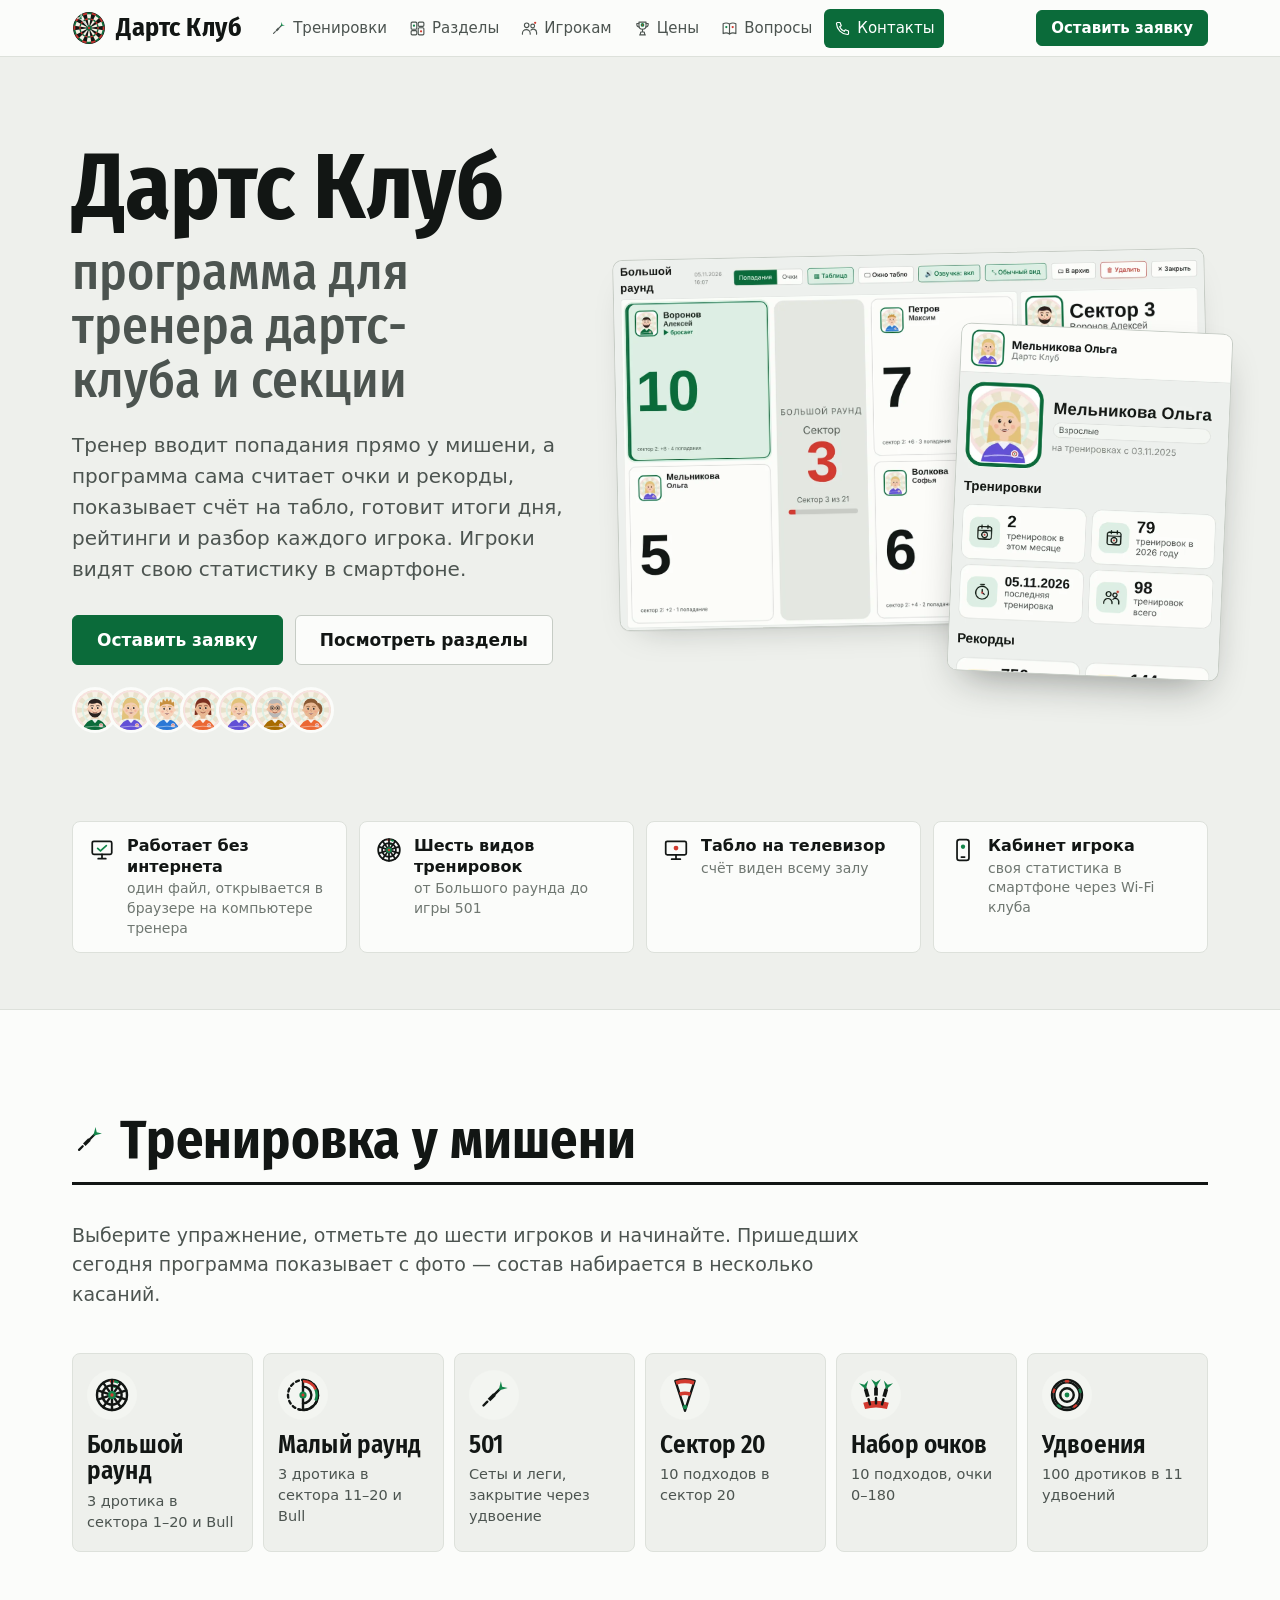
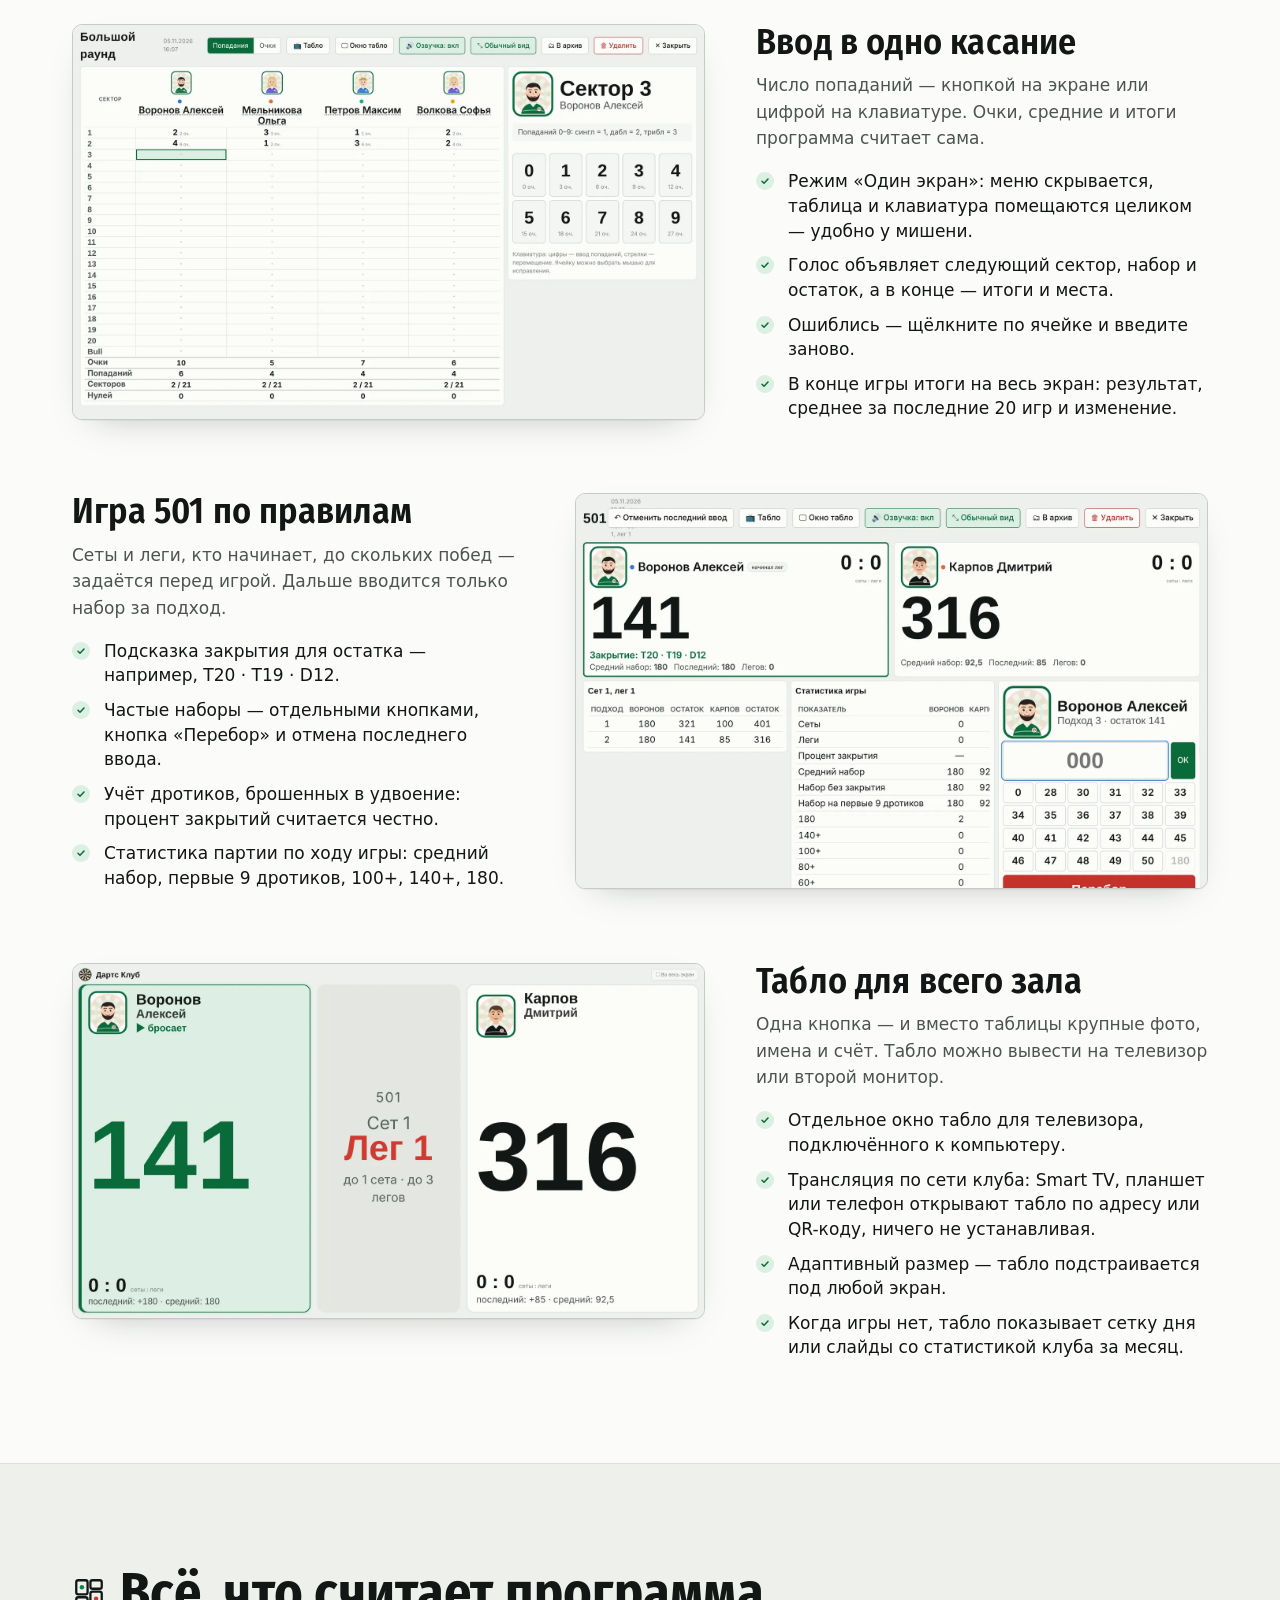
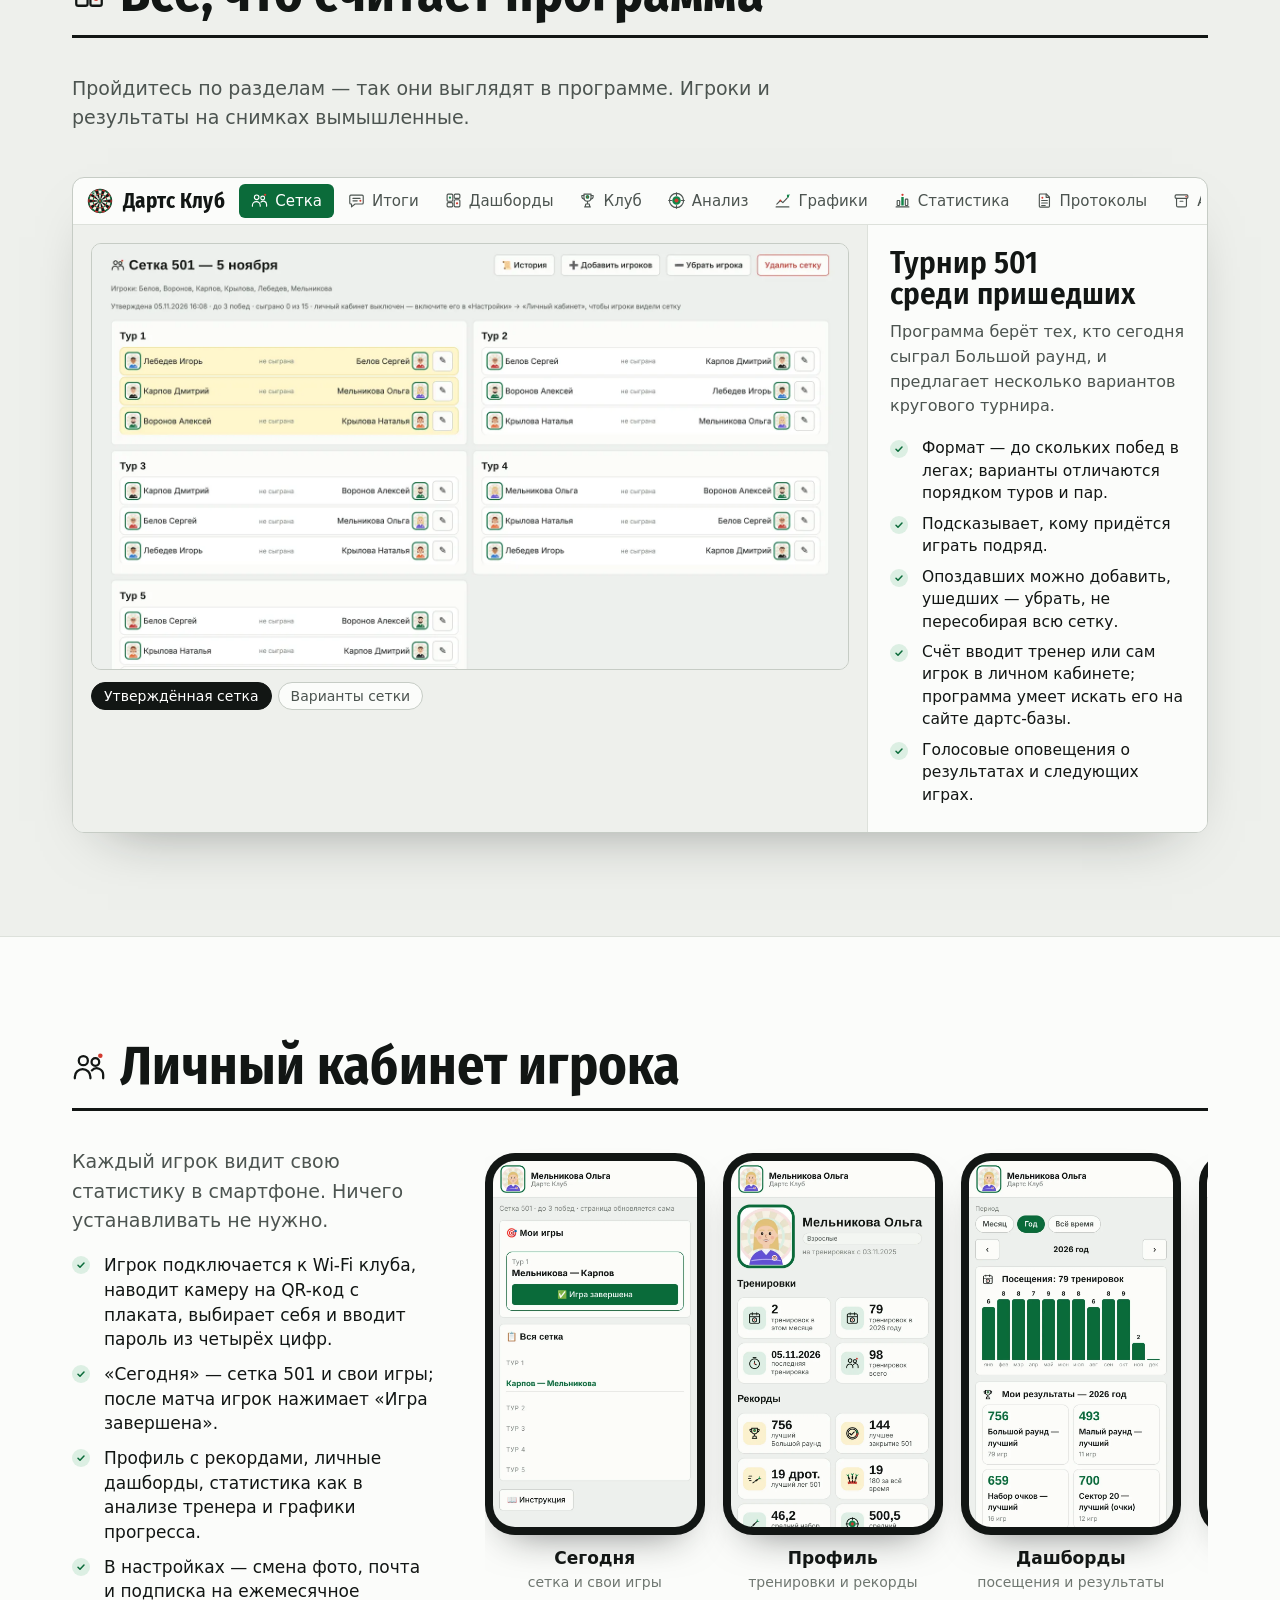
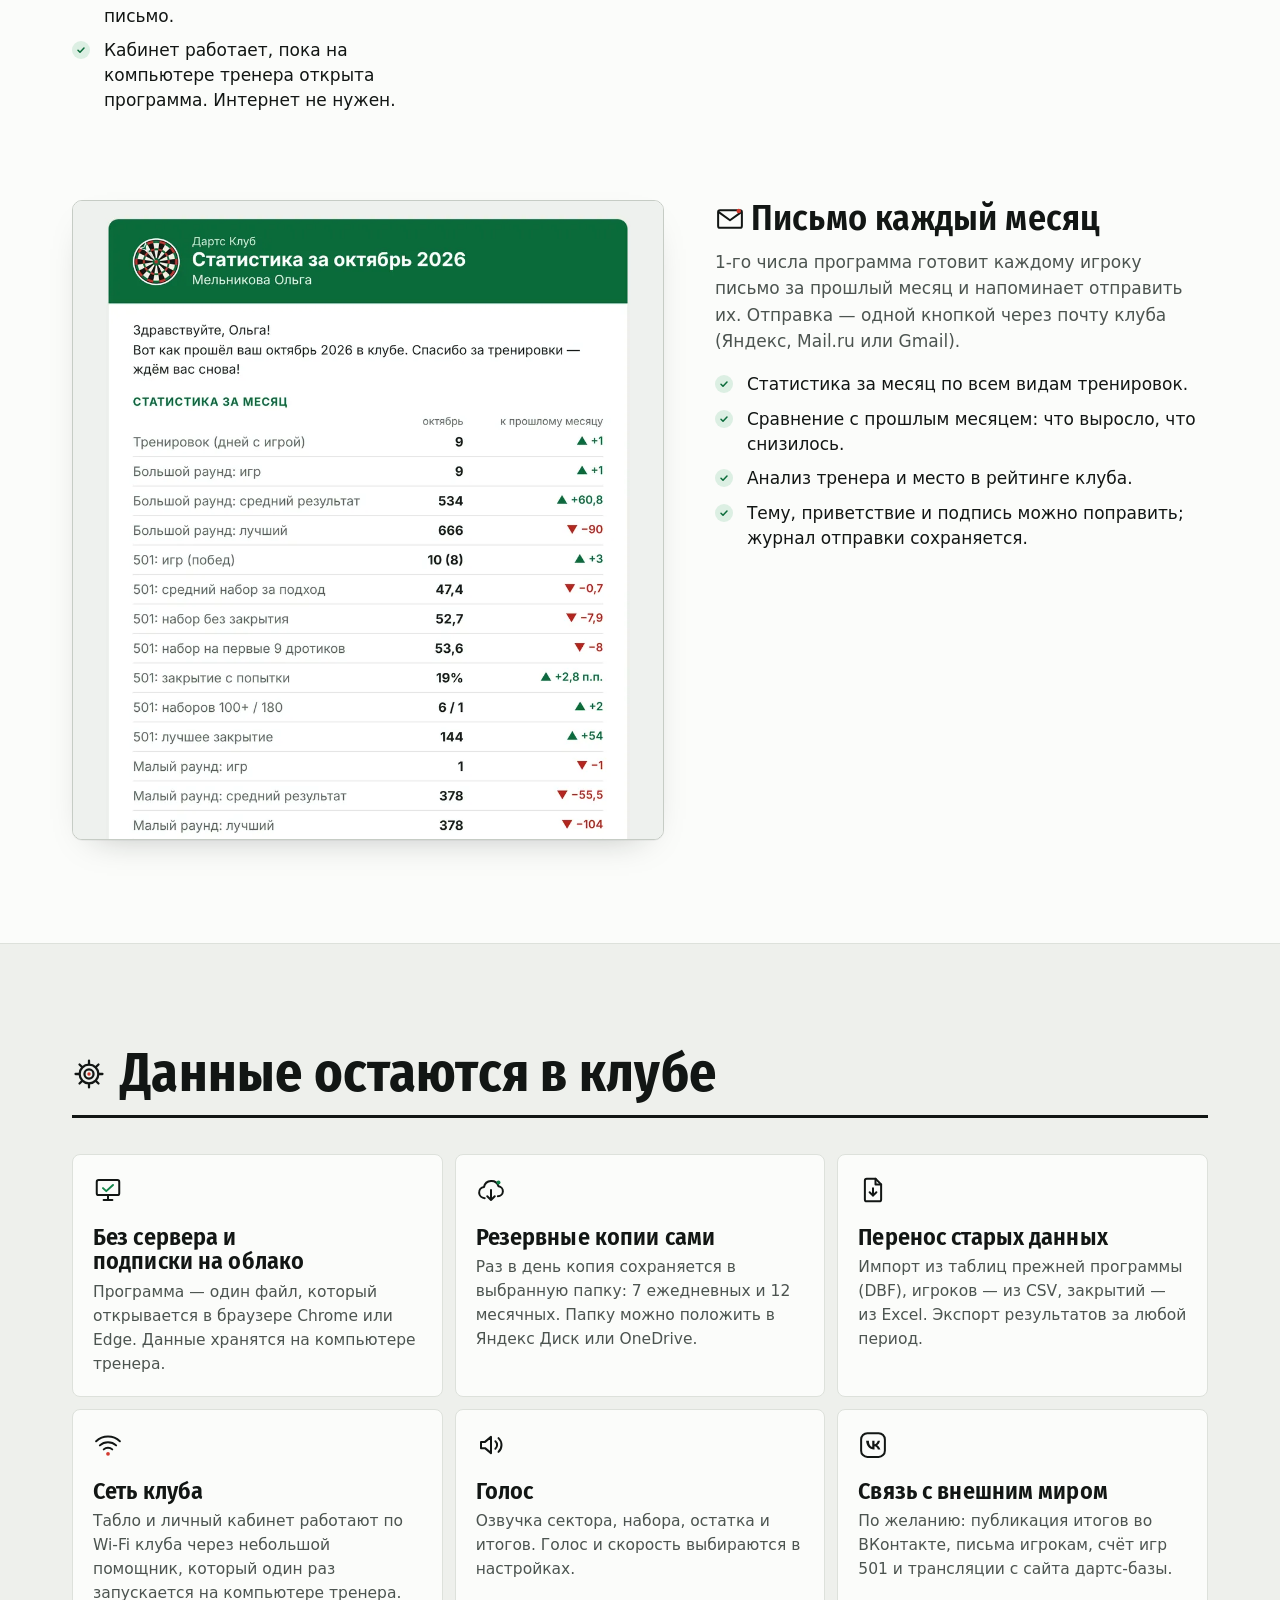
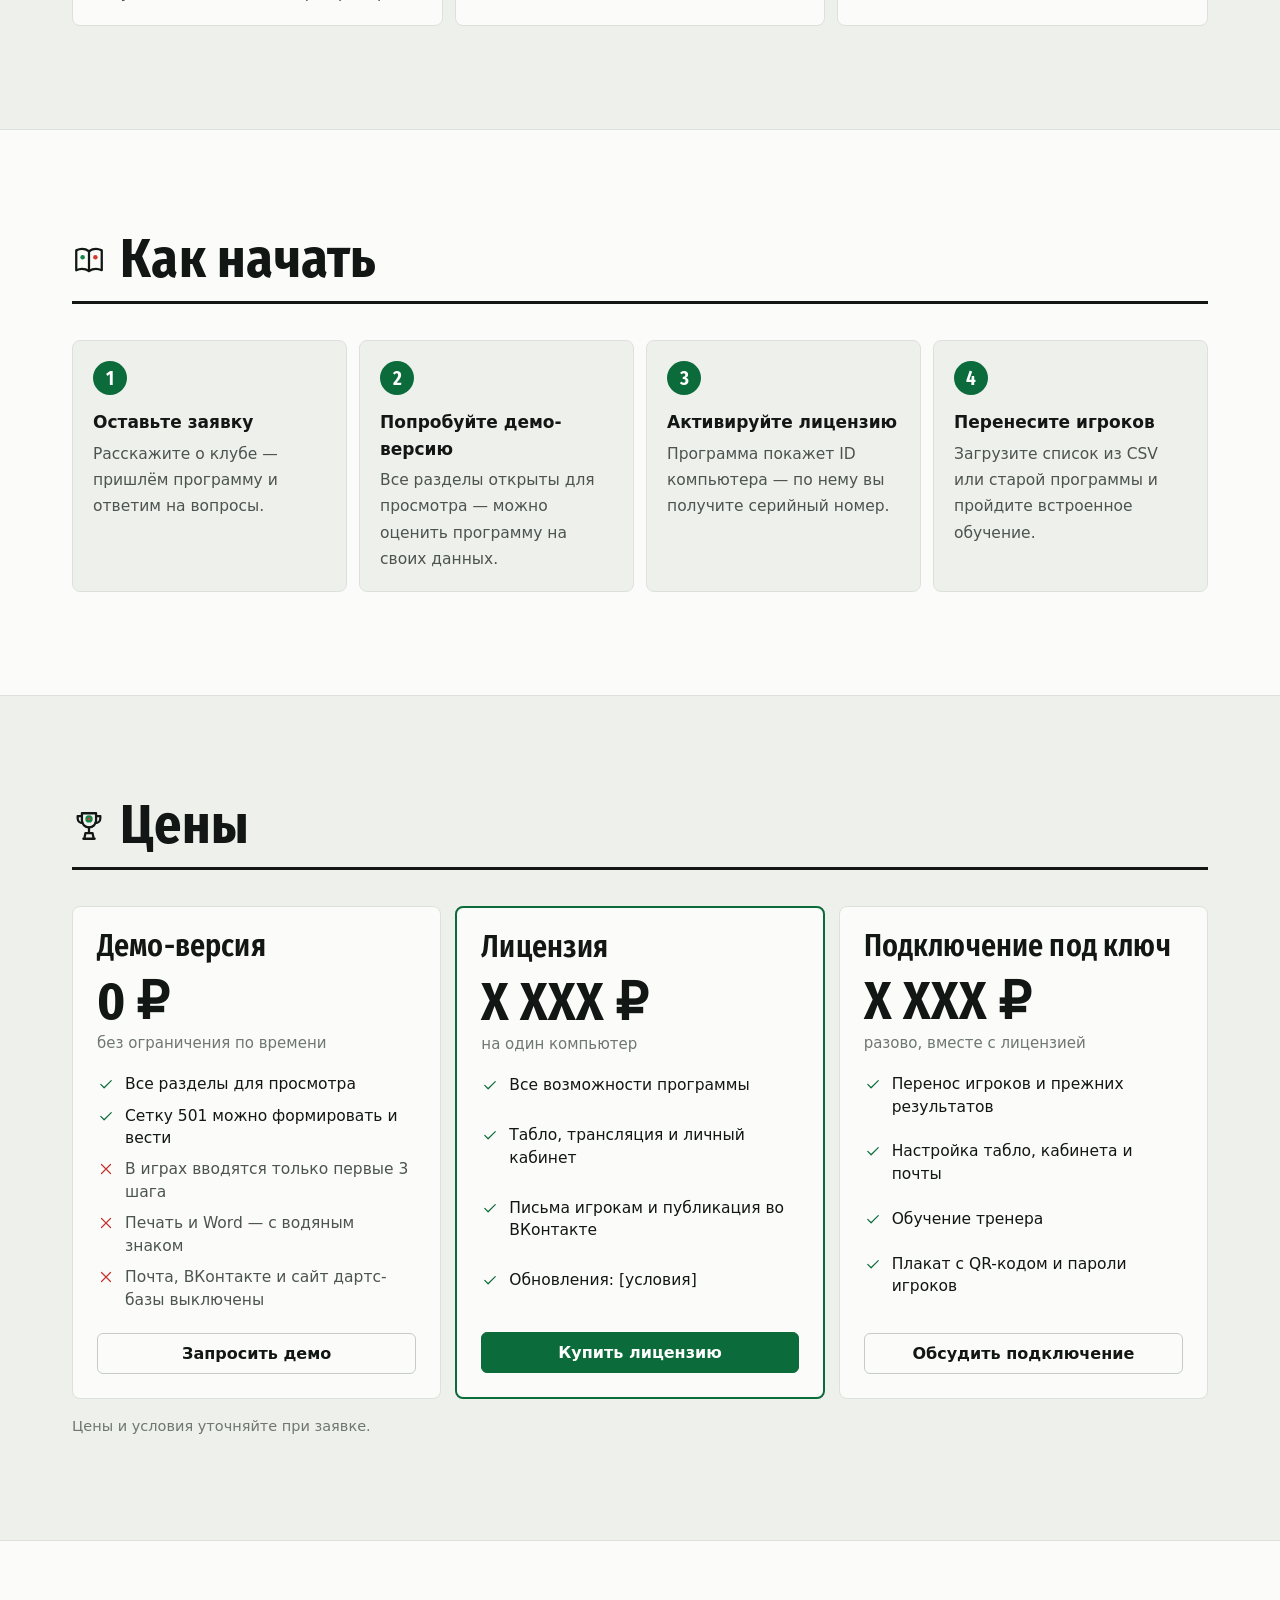
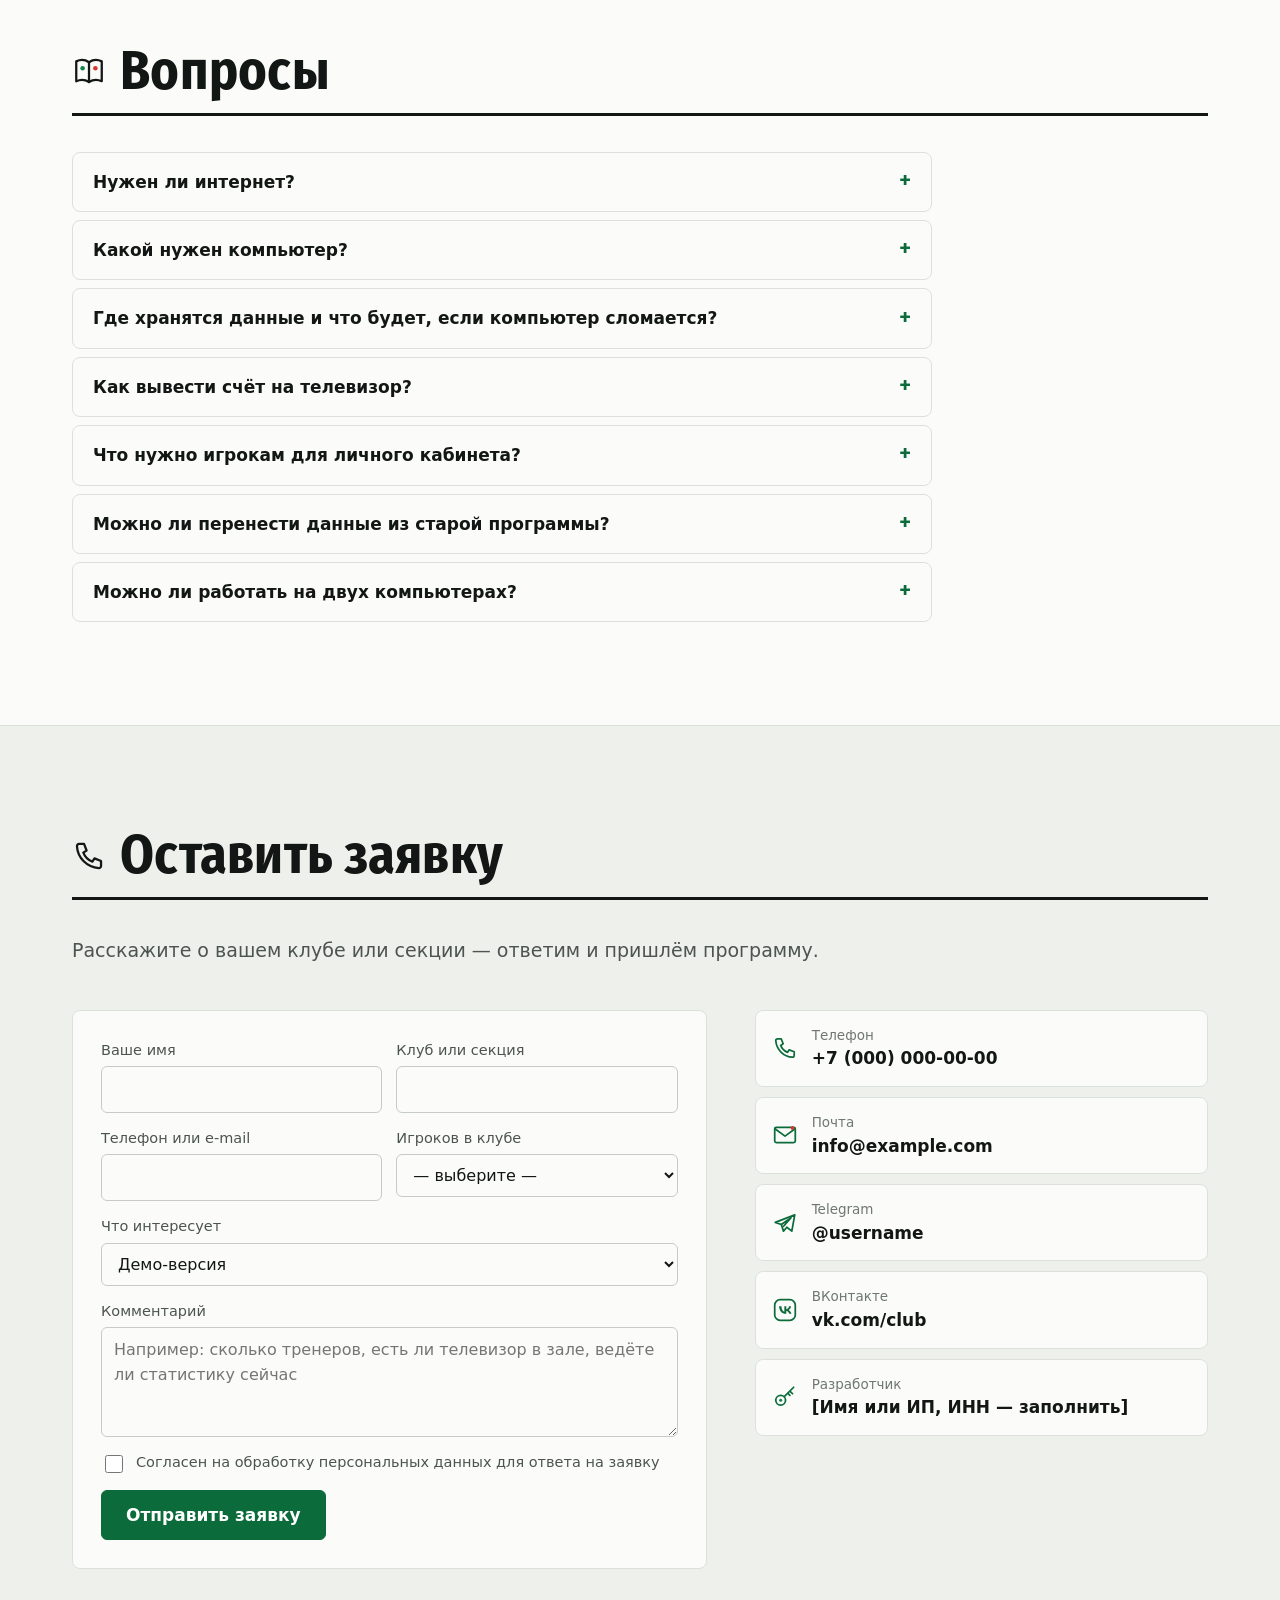
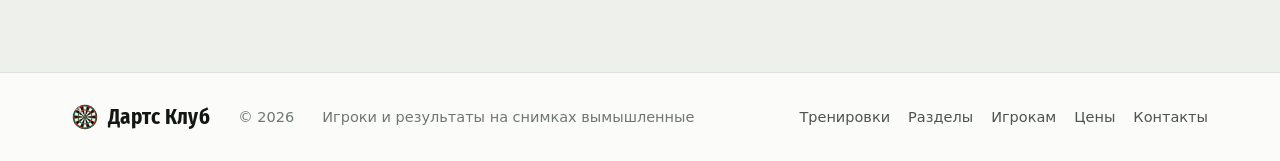
==== index.html @ cbaba4b5 "Сайт программы «Дартс Клуб» Co-Authored-By: Claude Opus 5.5 <noreply@anthropic.com> Claude-Session: " ====
<!doctype html>
<html lang="ru">
<head>
<meta charset="utf-8">
<meta name="viewport" content="width=device-width, initial-scale=1">
<title>Дартс Клуб — программа для тренера дартс-клуба и секции</title>
<meta name="description" content="Дартс Клуб — программа для тренировок у мишени: шесть видов тренировок, табло на телевизор, сетка 501, итоги дня, рейтинги, анализ игроков, протоколы и личный кабинет игрока в смартфоне. Работает без интернета.">
<meta name="theme-color" content="#fbfcfa">
<meta property="og:type" content="website">
<meta property="og:title" content="Дартс Клуб — программа для тренера дартс-клуба">
<meta property="og:description" content="Тренировки у мишени, табло, сетка 501, рейтинги, анализ игроков и личный кабинет в смартфоне.">
<meta property="og:image" content="img/shots/br-board.webp">
<link rel="icon" href="img/logo.svg" type="image/svg+xml">
<link rel="preload" href="fonts/fira-sans-condensed-cyrillic-700-normal.woff2" as="font" type="font/woff2" crossorigin>
<link rel="stylesheet" href="css/style.css">
</head>
<body>
<svg xmlns="http://www.w3.org/2000/svg" style="display:none" aria-hidden="true"><symbol id="i-play" viewBox="0 0 24 24" fill="none" stroke="currentColor" stroke-width="1.6" stroke-linecap="round" stroke-linejoin="round"><g transform="translate(5 19) rotate(45)"><path d="M0 0L0 -3.6"></path><path fill="currentColor" stroke="none" d="M-1.25 -3.4h2.5v5.2h-2.5z" transform="translate(0 -7)"></path><path d="M0 -10.2V-15.4"></path><path fill="#13854a" stroke="none" d="M0 -14.2L-3.2 -19.6L0 -17.6L3.2 -19.6Z"></path></g></symbol><symbol id="i-players" viewBox="0 0 24 24" fill="none" stroke="currentColor" stroke-width="1.6" stroke-linecap="round" stroke-linejoin="round"><circle cx="8" cy="7.5" r="3.2"></circle><circle cx="16.5" cy="8.5" r="2.7"></circle><path d="M2 20v-1a5.5 5.5 0 0 1 11 0v1M14 14.4a4.6 4.6 0 0 1 8 3.1V20"></path><circle fill="#d23a2f" stroke="none" cx="20" cy="4" r="1.6"></circle></symbol><symbol id="i-grid" viewBox="0 0 24 24" fill="none" stroke="currentColor" stroke-width="1.6" stroke-linecap="round" stroke-linejoin="round"><circle cx="8" cy="7.5" r="3.2"></circle><circle cx="16.5" cy="8.5" r="2.7"></circle><path d="M2 20v-1a5.5 5.5 0 0 1 11 0v1M14 14.4a4.6 4.6 0 0 1 8 3.1V20"></path><circle fill="#d23a2f" stroke="none" cx="20" cy="4" r="1.6"></circle></symbol><symbol id="i-train" viewBox="0 0 24 24" fill="none" stroke="currentColor" stroke-width="1.6" stroke-linecap="round" stroke-linejoin="round"><path d="M4 4.5h16a1.5 1.5 0 0 1 1.5 1.5v9.5a1.5 1.5 0 0 1-1.5 1.5H10l-5 4v-4H4a1.5 1.5 0 0 1-1.5-1.5V6A1.5 1.5 0 0 1 4 4.5z"></path><path d="M7 9h10M7 12.5h6"></path><circle fill="#d23a2f" stroke="none" cx="17.5" cy="12.5" r="1.4"></circle></symbol><symbol id="i-dash" viewBox="0 0 24 24" fill="none" stroke="currentColor" stroke-width="1.6" stroke-linecap="round" stroke-linejoin="round"><rect x="3" y="3" width="8" height="10" rx="1.5"></rect><rect x="13" y="3" width="8" height="6" rx="1.5"></rect><rect x="3" y="15" width="8" height="6" rx="1.5"></rect><rect x="13" y="11" width="8" height="10" rx="1.5"></rect><circle fill="#d23a2f" stroke="none" cx="17" cy="16" r="1.6"></circle><circle fill="#13854a" stroke="none" cx="7" cy="8" r="1.6"></circle></symbol><symbol id="i-club" viewBox="0 0 24 24" fill="none" stroke="currentColor" stroke-width="1.6" stroke-linecap="round" stroke-linejoin="round"><path d="M7 3h10v5a5 5 0 0 1-10 0z"></path><path d="M7 5H4v1.5A3.5 3.5 0 0 0 7.5 10M17 5h3v1.5A3.5 3.5 0 0 1 16.5 10M12 13v4M8 21h8M9.5 17h5l.8 4H8.7z"></path><circle fill="#13854a" stroke="none" cx="12" cy="7" r="2.6"></circle><circle fill="#d23a2f" stroke="none" cx="12" cy="7" r="1"></circle></symbol><symbol id="i-analysis" viewBox="0 0 24 24" fill="none" stroke="currentColor" stroke-width="1.6" stroke-linecap="round" stroke-linejoin="round"><circle cx="12" cy="12" r="10"></circle><circle fill="#13854a" stroke="none" cx="12" cy="12" r="6"></circle><circle fill="#d23a2f" stroke="none" cx="12" cy="12" r="2.8"></circle><path d="M12 1v4M12 19v4M1 12h4M19 12h4"></path></symbol><symbol id="i-charts" viewBox="0 0 24 24" fill="none" stroke="currentColor" stroke-width="1.6" stroke-linecap="round" stroke-linejoin="round"><path d="M3 21h18"></path><path d="M4 17l5-5 3.5 3L18.5 8.5"></path><path fill="#13854a" stroke="none" d="M18.5 8.5l-.3-4.6 4.6-.3-1.4 1.4 0 0-.5 2.6-2.6.5z"></path><circle fill="#d23a2f" stroke="none" cx="9" cy="12" r="1.3"></circle></symbol><symbol id="i-stats" viewBox="0 0 24 24" fill="none" stroke="currentColor" stroke-width="1.6" stroke-linecap="round" stroke-linejoin="round"><path d="M3 21h18"></path><rect x="4.5" y="12" width="3.5" height="7" rx=".8"></rect><rect fill="#13854a" stroke="none" x="10.25" y="7" width="3.5" height="12" rx=".8"></rect><rect x="16" y="10" width="3.5" height="9" rx=".8"></rect><circle fill="#d23a2f" stroke="none" cx="12" cy="4" r="1.6"></circle></symbol><symbol id="i-proto" viewBox="0 0 24 24" fill="none" stroke="currentColor" stroke-width="1.6" stroke-linecap="round" stroke-linejoin="round"><path d="M6 2.8h8.5L19 7.3V20a1.3 1.3 0 0 1-1.3 1.3H6A1.3 1.3 0 0 1 4.7 20V4.1A1.3 1.3 0 0 1 6 2.8z"></path><path d="M14.3 2.8v4.7H19M8 12h8M8 15.5h8M8 19h5"></path><circle fill="#d23a2f" stroke="none" cx="9" cy="8" r="1.4"></circle></symbol><symbol id="i-archive" viewBox="0 0 24 24" fill="none" stroke="currentColor" stroke-width="1.6" stroke-linecap="round" stroke-linejoin="round"><rect x="3" y="4" width="18" height="5" rx="1.5"></rect><path d="M5 9v10a2 2 0 0 0 2 2h10a2 2 0 0 0 2-2V9"></path><path d="M10 13h4"></path><circle fill="#d23a2f" stroke="none" cx="18.5" cy="6.5" r="1.1"></circle></symbol><symbol id="i-learn" viewBox="0 0 24 24" fill="none" stroke="currentColor" stroke-width="1.6" stroke-linecap="round" stroke-linejoin="round"><path d="M3 5.2c3-1.4 6-1.4 9 .6 3-2 6-2 9-.6v14c-3-1.4-6-1.4-9 .6-3-2-6-2-9-.6z"></path><path d="M12 5.8v14"></path><circle fill="#13854a" stroke="none" cx="7.5" cy="10" r="1.6"></circle><circle fill="#d23a2f" stroke="none" cx="16.5" cy="10" r="1.6"></circle></symbol><symbol id="i-settings" viewBox="0 0 24 24" fill="none" stroke="currentColor" stroke-width="1.6" stroke-linecap="round" stroke-linejoin="round"><circle cx="12" cy="12" r="3.2"></circle><path d="M12 2.5v2.6M12 18.9v2.6M21.5 12h-2.6M5.1 12H2.5M18.7 5.3l-1.8 1.8M7.1 16.9l-1.8 1.8M18.7 18.7l-1.8-1.8M7.1 7.1L5.3 5.3"></path><circle cx="12" cy="12" r="6.6"></circle><circle fill="#d23a2f" stroke="none" cx="12" cy="12" r="1.2"></circle></symbol><symbol id="i-g-501" viewBox="0 0 24 24" fill="none" stroke="currentColor" stroke-width="1.6" stroke-linecap="round" stroke-linejoin="round"><g transform="translate(5 19) rotate(45)"><path d="M0 0L0 -3.6"></path><path fill="currentColor" stroke="none" d="M-1.25 -3.4h2.5v5.2h-2.5z" transform="translate(0 -7)"></path><path d="M0 -10.2V-15.4"></path><path fill="#13854a" stroke="none" d="M0 -14.2L-3.2 -19.6L0 -17.6L3.2 -19.6Z"></path></g></symbol><symbol id="i-g-br" viewBox="0 0 24 24" fill="none" stroke="currentColor" stroke-width="1.6" stroke-linecap="round" stroke-linejoin="round"><circle cx="12" cy="12" r="10"></circle><path fill="#d23a2f" stroke="none" d="M10.44 2.12 A10 10 0 0 1 13.56 2.12 L13.31 3.70 A8.4 8.4 0 0 0 10.69 3.70Z"></path><path fill="#13854a" stroke="none" d="M13.56 2.12 A10 10 0 0 1 16.54 3.09 L15.81 4.52 A8.4 8.4 0 0 0 13.31 3.70Z"></path><path fill="#d23a2f" stroke="none" d="M11.00 5.68 A6.4 6.4 0 0 1 13.00 5.68 L12.78 7.06 A5 5 0 0 0 11.22 7.06Z"></path><path fill="#13854a" stroke="none" d="M13.00 5.68 A6.4 6.4 0 0 1 14.91 6.30 L14.27 7.54 A5 5 0 0 0 12.78 7.06Z"></path><circle cx="12" cy="12" r="6.4"></circle><path d="M12.00 22.00L12.00 14.60M12.00 9.40L12.00 2.00"></path><path d="M6.12 20.09L10.47 14.10M13.53 9.90L17.88 3.91"></path><path d="M2.49 15.09L9.53 12.80M14.47 11.20L21.51 8.91"></path><path d="M2.49 8.91L9.53 11.20M14.47 12.80L21.51 15.09"></path><path d="M6.12 3.91L10.47 9.90M13.53 14.10L17.88 20.09"></path><circle fill="#13854a" stroke="none" cx="12" cy="12" r="2.6"></circle><circle fill="#d23a2f" stroke="none" cx="12" cy="12" r="1.1"></circle></symbol><symbol id="i-g-sr" viewBox="0 0 24 24" fill="none" stroke="currentColor" stroke-width="1.6" stroke-linecap="round" stroke-linejoin="round"><circle cx="12" cy="12" r="10" stroke-dasharray="2 2.2"></circle><path d="M12 2a10 10 0 0 1 0 20z" fill="none"></path><path fill="#d23a2f" stroke="none" d="M12 2a10 10 0 0 1 9.2 6L19.6 8.7A8.3 8.3 0 0 0 12 3.7z"></path><path fill="#13854a" stroke="none" d="M21.2 8a10 10 0 0 1 0 8l-1.6-.7a8.3 8.3 0 0 0 0-6.6z"></path><path d="M12 6.4a5.6 5.6 0 0 1 0 11.2"></path><circle fill="#13854a" stroke="none" cx="12" cy="12" r="2.4"></circle><circle fill="#d23a2f" stroke="none" cx="12" cy="12" r="1"></circle></symbol><symbol id="i-g-s20" viewBox="0 0 24 24" fill="none" stroke="currentColor" stroke-width="1.6" stroke-linecap="round" stroke-linejoin="round"><path d="M12 22.5L5.6 2.6A20 20 0 0 1 18.4 2.6Z"></path><path fill="#d23a2f" stroke="none" d="M5.6 2.6A20 20 0 0 1 18.4 2.6L17.6 5.1A17.4 17.4 0 0 0 6.4 5.1Z"></path><path fill="#d23a2f" stroke="none" d="M8.1 10.4A12.2 12.2 0 0 1 15.9 10.4L15.2 12.6A10 10 0 0 0 8.8 12.6Z"></path><circle fill="#13854a" stroke="none" cx="12" cy="20" r="1.5"></circle></symbol><symbol id="i-g-sc" viewBox="0 0 24 24" fill="none" stroke="currentColor" stroke-width="1.6" stroke-linecap="round" stroke-linejoin="round"><path fill="#d23a2f" stroke="none" d="M3.5 17.2Q12 14.6 20.5 17.2L19.3 21.4Q12 19.4 4.7 21.4Z"></path><g transform="translate(8 18.2) rotate(-16)"><path d="M0 0L0 -3.6"></path><path fill="currentColor" stroke="none" d="M-1.25 -3.4h2.5v5.2h-2.5z" transform="translate(0 -7)"></path><path d="M0 -10.2V-11.4"></path><path fill="#13854a" stroke="none" d="M0 -10.2L-3.2 -15.6L0 -13.6L3.2 -15.6Z"></path></g><g transform="translate(12 17.6) rotate(0)"><path d="M0 0L0 -3.6"></path><path fill="currentColor" stroke="none" d="M-1.25 -3.4h2.5v5.2h-2.5z" transform="translate(0 -7)"></path><path d="M0 -10.2V-11.9"></path><path fill="#13854a" stroke="none" d="M0 -10.7L-3.2 -16.1L0 -14.1L3.2 -16.1Z"></path></g><g transform="translate(16 18.2) rotate(16)"><path d="M0 0L0 -3.6"></path><path fill="currentColor" stroke="none" d="M-1.25 -3.4h2.5v5.2h-2.5z" transform="translate(0 -7)"></path><path d="M0 -10.2V-11.4"></path><path fill="#13854a" stroke="none" d="M0 -10.2L-3.2 -15.6L0 -13.6L3.2 -15.6Z"></path></g></symbol><symbol id="i-g-dbl" viewBox="0 0 24 24" fill="none" stroke="currentColor" stroke-width="1.6" stroke-linecap="round" stroke-linejoin="round"><circle cx="12" cy="12" r="10"></circle><circle cx="12" cy="12" r="8.4"></circle><path fill="#d23a2f" stroke="none" d="M10.44 2.12 A10 10 0 0 1 13.56 2.12 L13.31 3.70 A8.4 8.4 0 0 0 10.69 3.70Z"></path><path fill="#13854a" stroke="none" d="M20.91 7.46 A10 10 0 0 1 21.88 10.44 L20.30 10.69 A8.4 8.4 0 0 0 19.48 8.19Z"></path><path fill="#d23a2f" stroke="none" d="M19.07 19.07 A10 10 0 0 1 16.54 20.91 L15.81 19.48 A8.4 8.4 0 0 0 17.94 17.94Z"></path><path fill="#13854a" stroke="none" d="M7.46 20.91 A10 10 0 0 1 4.93 19.07 L6.06 17.94 A8.4 8.4 0 0 0 8.19 19.48Z"></path><path fill="#d23a2f" stroke="none" d="M2.12 10.44 A10 10 0 0 1 3.09 7.46 L4.52 8.19 A8.4 8.4 0 0 0 3.70 10.69Z"></path><circle cx="12" cy="12" r="4.5"></circle><circle fill="#13854a" stroke="none" cx="12" cy="12" r="1.6"></circle></symbol><symbol id="i-tv" viewBox="0 0 24 24" fill="none" stroke="currentColor" stroke-width="1.6" stroke-linecap="round" stroke-linejoin="round"><rect x="2.5" y="4" width="19" height="12.5" rx="1.5"/><path d="M8 20.5h8M12 16.5v4"/><circle cx="12" cy="10.2" r="2.2" fill="#d23a2f" stroke="none"/></symbol><symbol id="i-phone" viewBox="0 0 24 24" fill="none" stroke="currentColor" stroke-width="1.6" stroke-linecap="round" stroke-linejoin="round"><rect x="6.5" y="2.5" width="11" height="19" rx="2.2"/><path d="M10.5 18.5h3"/><circle cx="12" cy="9" r="2" fill="#13854a" stroke="none"/></symbol><symbol id="i-mail" viewBox="0 0 24 24" fill="none" stroke="currentColor" stroke-width="1.6" stroke-linecap="round" stroke-linejoin="round"><rect x="2.5" y="5" width="19" height="14" rx="1.5"/><path d="M3 6.5l9 6.5 9-6.5"/><circle cx="19" cy="5.5" r="1.8" fill="#d23a2f" stroke="none"/></symbol><symbol id="i-voice" viewBox="0 0 24 24" fill="none" stroke="currentColor" stroke-width="1.6" stroke-linecap="round" stroke-linejoin="round"><path d="M4 9.5h3.2L12 5.5v13l-4.8-4H4z"/><path d="M15.5 9a4 4 0 0 1 0 6M18 6.5a7.5 7.5 0 0 1 0 11"/></symbol><symbol id="i-offline" viewBox="0 0 24 24" fill="none" stroke="currentColor" stroke-width="1.6" stroke-linecap="round" stroke-linejoin="round"><rect x="3" y="4" width="18" height="12" rx="1.5"/><path d="M8.5 20h7M12 16v4"/><path d="M8 10.5l2.6 2.4L16 8" stroke="#13854a"/></symbol><symbol id="i-backup" viewBox="0 0 24 24" fill="none" stroke="currentColor" stroke-width="1.6" stroke-linecap="round" stroke-linejoin="round"><path d="M7 18.5a4.5 4.5 0 0 1-.6-8.96A6 6 0 0 1 18 9a4 4 0 0 1-.5 7.97"/><path d="M12 12v8M9 17l3 3 3-3"/><circle cx="18" cy="6" r="1.6" fill="#13854a" stroke="none"/></symbol><symbol id="i-import" viewBox="0 0 24 24" fill="none" stroke="currentColor" stroke-width="1.6" stroke-linecap="round" stroke-linejoin="round"><path d="M14 3H7a1.5 1.5 0 0 0-1.5 1.5v15A1.5 1.5 0 0 0 7 21h10a1.5 1.5 0 0 0 1.5-1.5V7.5z"/><path d="M14 3v4.5h4.5M12 10.5v6M9.3 13.8L12 16.5l2.7-2.7"/></symbol><symbol id="i-wifi" viewBox="0 0 24 24" fill="none" stroke="currentColor" stroke-width="1.6" stroke-linecap="round" stroke-linejoin="round"><path d="M2.5 9a14 14 0 0 1 19 0M5.5 12.3a9.5 9.5 0 0 1 13 0M8.6 15.5a5 5 0 0 1 6.8 0"/><circle cx="12" cy="19" r="1.5" fill="#d23a2f" stroke="none"/></symbol><symbol id="i-key" viewBox="0 0 24 24" fill="none" stroke="currentColor" stroke-width="1.6" stroke-linecap="round" stroke-linejoin="round"><circle cx="8" cy="15" r="4.5"/><path d="M11.3 11.7L20 3M16.5 6.5l2.5 2.5M14.5 8.5l2 2"/><circle cx="8" cy="15" r="1.4" fill="#13854a" stroke="none"/></symbol><symbol id="i-vk" viewBox="0 0 24 24" fill="none" stroke="currentColor" stroke-width="1.6" stroke-linecap="round" stroke-linejoin="round"><rect x="2.5" y="2.5" width="19" height="19" rx="5"/><path d="M6.5 8.5c.3 4.2 2.6 7 6.3 7h.4v-2.6c1.3.1 2.3 1.1 2.7 2.6h2c-.5-1.9-1.8-3-2.6-3.4.8-.5 2-1.7 2.3-3.6h-1.8c-.4 1.5-1.5 2.7-2.6 2.8V8.5h-1.8v5c-1.1-.3-2.6-1.7-2.7-5z" fill="currentColor" stroke="none"/></symbol><symbol id="i-tg" viewBox="0 0 24 24" fill="none" stroke="currentColor" stroke-width="1.6" stroke-linecap="round" stroke-linejoin="round"><path d="M21 4.5L3 11.4l5.6 2 2 6.1 3.1-3.6 4.6 3.6z"/><path d="M8.6 13.4l9-6.3-6.9 7.9"/></symbol><symbol id="i-call" viewBox="0 0 24 24" fill="none" stroke="currentColor" stroke-width="1.6" stroke-linecap="round" stroke-linejoin="round"><path d="M5 3.5h3.5l1.8 4.6-2.3 1.5a11 11 0 0 0 6.4 6.4l1.5-2.3 4.6 1.8V19a1.5 1.5 0 0 1-1.6 1.5C10.6 20 4 13.4 3.5 5.1A1.5 1.5 0 0 1 5 3.5z"/></symbol><symbol id="i-check" viewBox="0 0 24 24" fill="none" stroke="currentColor" stroke-width="1.6" stroke-linecap="round" stroke-linejoin="round"><path d="M5 12.5l4.5 4.5L19 7.5"/></symbol><symbol id="i-cross" viewBox="0 0 24 24" fill="none" stroke="currentColor" stroke-width="1.6" stroke-linecap="round" stroke-linejoin="round"><path d="M6 6l12 12M18 6L6 18"/></symbol><symbol id="i-qr" viewBox="0 0 24 24" fill="none" stroke="currentColor" stroke-width="1.6" stroke-linecap="round" stroke-linejoin="round"><rect x="3" y="3" width="7" height="7" rx="1"/><rect x="14" y="3" width="7" height="7" rx="1"/><rect x="3" y="14" width="7" height="7" rx="1"/><path d="M14 14h3v3M21 14v1M14 20h1M17.5 20.5H21v-3"/><rect x="5.5" y="5.5" width="2" height="2" fill="currentColor" stroke="none"/><rect x="16.5" y="5.5" width="2" height="2" fill="currentColor" stroke="none"/><rect x="5.5" y="16.5" width="2" height="2" fill="#13854a" stroke="none"/></symbol><symbol id="i-print" viewBox="0 0 24 24" fill="none" stroke="currentColor" stroke-width="1.6" stroke-linecap="round" stroke-linejoin="round"><path d="M7 8V3.5h10V8"/><rect x="3" y="8" width="18" height="8.5" rx="1.5"/><path d="M7 14h10v6.5H7z"/><circle cx="17.5" cy="11" r="1" fill="#d23a2f" stroke="none"/></symbol><symbol id="i-zoom" viewBox="0 0 24 24" fill="none" stroke="currentColor" stroke-width="1.6" stroke-linecap="round" stroke-linejoin="round"><circle cx="10.5" cy="10.5" r="6.5"/><path d="M15.5 15.5L21 21M10.5 7.5v6M7.5 10.5h6"/></symbol></svg>
<a class="skip" href="#main">К содержанию</a>

<header class="top">
  <div class="wrap top-in">
    <a class="brand" href="#top" aria-label="Дартс Клуб — в начало"><img src="img/logo.svg" alt="" width="34" height="34">Дартс Клуб</a>
    <nav class="nav" id="nav" aria-label="Разделы сайта">
      <a href="#modes"><svg class="ic"><use href="#i-play"/></svg>Тренировки</a>
      <a href="#tour"><svg class="ic"><use href="#i-dash"/></svg>Разделы</a>
      <a href="#cabinet"><svg class="ic"><use href="#i-players"/></svg>Игрокам</a>
      <a href="#prices"><svg class="ic"><use href="#i-club"/></svg>Цены</a>
      <a href="#faq"><svg class="ic"><use href="#i-learn"/></svg>Вопросы</a>
      <a href="#contact"><svg class="ic"><use href="#i-call"/></svg>Контакты</a>
    </nav>
    <a class="btn primary" href="#contact">Оставить заявку</a>
  </div>
</header>

<main id="main">

<div class="hero" id="top">
  <div class="wrap">
    <div class="hero-grid">
      <div>
        <h1>Дартс Клуб<span>программа для тренера дартс-клуба и секции</span></h1>
        <p class="lead">Тренер вводит попадания прямо у мишени, а программа сама считает очки и рекорды, показывает счёт на табло, готовит итоги дня, рейтинги и разбор каждого игрока. Игроки видят свою статистику в смартфоне.</p>
        <div class="cta">
          <a class="btn primary lg" href="#contact">Оставить заявку</a>
          <a class="btn lg" href="#tour">Посмотреть разделы</a>
        </div>
        <div class="faces" aria-hidden="true">
          <img src="img/av/p00.svg" alt=""><img src="img/av/p03.svg" alt=""><img src="img/av/p10.svg" alt=""><img src="img/av/p05.svg" alt=""><img src="img/av/p13.svg" alt=""><img src="img/av/p06.svg" alt=""><img src="img/av/p11.svg" alt="">
        </div>
      </div>
      <div class="hero-shot">
        <button class="shot" type="button" data-full="img/shots/br-board.webp" data-cap="Табло Большого раунда: фото, счёт и текущий сектор крупно">
          <img src="img/shots/br-board.webp" width="1600" height="1000" alt="Табло Большого раунда: четыре игрока с фото и счётом, посередине текущий сектор 3">
        </button>
        <button class="shot" type="button" data-full="img/shots/cab-home.webp" data-cap="Личный кабинет игрока в смартфоне" data-narrow>
          <img src="img/shots/cab-home.webp" width="780" height="1688" alt="Личный кабинет игрока: тренировки и рекорды" style="aspect-ratio:780/1000;object-fit:cover;object-position:top">
        </button>
      </div>
    </div>
    <div class="facts">
      <div class="fact"><svg class="ic"><use href="#i-offline"/></svg><div><b>Работает без интернета</b><small>один файл, открывается в браузере на компьютере тренера</small></div></div>
      <div class="fact"><svg class="ic"><use href="#i-g-br"/></svg><div><b>Шесть видов тренировок</b><small>от Большого раунда до игры 501</small></div></div>
      <div class="fact"><svg class="ic"><use href="#i-tv"/></svg><div><b>Табло на телевизор</b><small>счёт виден всему залу</small></div></div>
      <div class="fact"><svg class="ic"><use href="#i-phone"/></svg><div><b>Кабинет игрока</b><small>своя статистика в смартфоне через Wi‑Fi клуба</small></div></div>
    </div>
  </div>
</div>

<!-- ============ Тренировки ============ -->
<section class="alt" id="modes" aria-labelledby="h-modes">
  <div class="wrap">
    <div class="sec-h"><svg class="ic"><use href="#i-play"/></svg><h2 id="h-modes">Тренировка у мишени</h2></div>
    <p class="sec-intro">Выберите упражнение, отметьте до шести игроков и начинайте. Пришедших сегодня программа показывает с фото — состав набирается в несколько касаний.</p>
    <div class="modes">
      <article class="mode"><div class="gi"><svg><use href="#i-g-br"/></svg></div><h3>Большой раунд</h3><p>3 дротика в сектора 1–20 и Bull</p></article>
      <article class="mode"><div class="gi"><svg><use href="#i-g-sr"/></svg></div><h3>Малый раунд</h3><p>3 дротика в сектора 11–20 и Bull</p></article>
      <article class="mode"><div class="gi"><svg><use href="#i-g-501"/></svg></div><h3>501</h3><p>Сеты и леги, закрытие через удвоение</p></article>
      <article class="mode"><div class="gi"><svg><use href="#i-g-s20"/></svg></div><h3>Сектор 20</h3><p>10 подходов в сектор 20</p></article>
      <article class="mode"><div class="gi"><svg><use href="#i-g-sc"/></svg></div><h3>Набор очков</h3><p>10 подходов, очки 0–180</p></article>
      <article class="mode"><div class="gi"><svg><use href="#i-g-dbl"/></svg></div><h3>Удвоения</h3><p>100 дротиков в 11 удвоений</p></article>
    </div>

    <div class="row2">
      <button class="shot" type="button" data-full="img/shots/br-game.webp" data-cap="Большой раунд в режиме «Один экран»">
        <img src="img/shots/br-game.webp" width="1600" height="1000" loading="lazy" alt="Большой раунд: таблица попаданий по секторам на четырёх игроков и клавиатура 0–9">
        <span class="zoom"><svg class="ic"><use href="#i-zoom"/></svg>Увеличить</span>
      </button>
      <div class="txt">
        <h3>Ввод в одно касание</h3>
        <p>Число попаданий — кнопкой на экране или цифрой на клавиатуре. Очки, средние и итоги программа считает сама.</p>
        <ul class="ticks">
          <li>Режим «Один экран»: меню скрывается, таблица и клавиатура помещаются целиком — удобно у мишени.</li>
          <li>Голос объявляет следующий сектор, набор и остаток, а в конце — итоги и места.</li>
          <li>Ошиблись — щёлкните по ячейке и введите заново.</li>
          <li>В конце игры итоги на весь экран: результат, среднее за последние 20 игр и изменение.</li>
        </ul>
      </div>
    </div>

    <div class="row2 flip">
      <button class="shot" type="button" data-full="img/shots/x501-game-full.webp" data-cap="Игра 501: подсказка закрытия, частые наборы и статистика партии">
        <img src="img/shots/x501-game.webp" width="1600" height="1000" loading="lazy" alt="Игра 501: остаток 141, подсказка закрытия T20 · T19 · D12, кнопки частых наборов">
        <span class="zoom"><svg class="ic"><use href="#i-zoom"/></svg>Увеличить</span>
      </button>
      <div class="txt">
        <h3>Игра 501 по правилам</h3>
        <p>Сеты и леги, кто начинает, до скольких побед — задаётся перед игрой. Дальше вводится только набор за подход.</p>
        <ul class="ticks">
          <li>Подсказка закрытия для остатка — например, T20 · T19 · D12.</li>
          <li>Частые наборы — отдельными кнопками, кнопка «Перебор» и отмена последнего ввода.</li>
          <li>Учёт дротиков, брошенных в удвоение: процент закрытий считается честно.</li>
          <li>Статистика партии по ходу игры: средний набор, первые 9 дротиков, 100+, 140+, 180.</li>
        </ul>
      </div>
    </div>

    <div class="row2">
      <button class="shot" type="button" data-full="img/shots/tv-501.webp" data-cap="Окно табло на телевизоре: игра 501">
        <img src="img/shots/tv-501.webp" width="1600" height="900" loading="lazy" alt="Табло 501 на весь экран: остаток 141 и 316, фото игроков, сет и лег посередине">
        <span class="zoom"><svg class="ic"><use href="#i-zoom"/></svg>Увеличить</span>
      </button>
      <div class="txt">
        <h3>Табло для всего зала</h3>
        <p>Одна кнопка — и вместо таблицы крупные фото, имена и счёт. Табло можно вывести на телевизор или второй монитор.</p>
        <ul class="ticks">
          <li>Отдельное окно табло для телевизора, подключённого к компьютеру.</li>
          <li>Трансляция по сети клуба: Smart TV, планшет или телефон открывают табло по адресу или QR-коду, ничего не устанавливая.</li>
          <li>Адаптивный размер — табло подстраивается под любой экран.</li>
          <li>Когда игры нет, табло показывает сетку дня или слайды со статистикой клуба за месяц.</li>
        </ul>
      </div>
    </div>
  </div>
</section>

<!-- ============ Разделы ============ -->
<section id="tour" aria-labelledby="h-tour">
  <div class="wrap">
    <div class="sec-h"><svg class="ic"><use href="#i-dash"/></svg><h2 id="h-tour">Всё, что считает программа</h2></div>
    <p class="sec-intro">Пройдитесь по разделам — так они выглядят в программе. Игроки и результаты на снимках вымышленные.</p>

    <div class="app">
      <div class="app-bar"><span class="brand" aria-hidden="true"><img src="img/logo.svg" alt="" width="26" height="26">Дартс Клуб</span>
      <div class="tabs" role="tablist" aria-label="Разделы программы">
        <button role="tab" id="t-rr" aria-controls="p-rr" aria-selected="true"><svg class="ic"><use href="#i-grid"/></svg>Сетка</button>
        <button role="tab" id="t-train" aria-controls="p-train" aria-selected="false" tabindex="-1"><svg class="ic"><use href="#i-train"/></svg>Итоги</button>
        <button role="tab" id="t-dash" aria-controls="p-dash" aria-selected="false" tabindex="-1"><svg class="ic"><use href="#i-dash"/></svg>Дашборды</button>
        <button role="tab" id="t-club" aria-controls="p-club" aria-selected="false" tabindex="-1"><svg class="ic"><use href="#i-club"/></svg>Клуб</button>
        <button role="tab" id="t-an" aria-controls="p-an" aria-selected="false" tabindex="-1"><svg class="ic"><use href="#i-analysis"/></svg>Анализ</button>
        <button role="tab" id="t-ch" aria-controls="p-ch" aria-selected="false" tabindex="-1"><svg class="ic"><use href="#i-charts"/></svg>Графики</button>
        <button role="tab" id="t-st" aria-controls="p-st" aria-selected="false" tabindex="-1"><svg class="ic"><use href="#i-stats"/></svg>Статистика</button>
        <button role="tab" id="t-pr" aria-controls="p-pr" aria-selected="false" tabindex="-1"><svg class="ic"><use href="#i-proto"/></svg>Протоколы</button>
        <button role="tab" id="t-ar" aria-controls="p-ar" aria-selected="false" tabindex="-1"><svg class="ic"><use href="#i-archive"/></svg>Архив</button>
        <button role="tab" id="t-pl" aria-controls="p-pl" aria-selected="false" tabindex="-1"><svg class="ic"><use href="#i-players"/></svg>Игроки</button>
        <button role="tab" id="t-le" aria-controls="p-le" aria-selected="false" tabindex="-1"><svg class="ic"><use href="#i-learn"/></svg>Обучение</button>
      </div></div>

      <div class="pane" role="tabpanel" id="p-rr" aria-labelledby="t-rr">
        <div class="pane-img">
          <button class="shot" type="button" data-full="img/shots/rr-grid-full.webp" data-cap="Сетка 501 на тренировку"><img src="img/shots/rr-grid.webp" width="1600" height="886" alt="Сетка 501: пять туров, в каждом три пары игроков"></button>
          <div class="pane-sub" data-sub>
            <button type="button" aria-pressed="true" data-img="img/shots/rr-grid.webp" data-full="img/shots/rr-grid-full.webp" data-cap="Сетка 501 на тренировку">Утверждённая сетка</button>
            <button type="button" aria-pressed="false" data-img="img/shots/rr-variants.webp" data-full="img/shots/rr-variants-full.webp" data-cap="Выбор состава, формата и варианта сетки">Варианты сетки</button>
          </div>
        </div>
        <div class="pane-txt">
          <h3>Турнир 501 среди пришедших</h3>
          <p>Программа берёт тех, кто сегодня сыграл Большой раунд, и предлагает несколько вариантов кругового турнира.</p>
          <ul class="ticks">
            <li>Формат — до скольких побед в легах; варианты отличаются порядком туров и пар.</li>
            <li>Подсказывает, кому придётся играть подряд.</li>
            <li>Опоздавших можно добавить, ушедших — убрать, не пересобирая всю сетку.</li>
            <li>Счёт вводит тренер или сам игрок в личном кабинете; программа умеет искать его на сайте дартс-базы.</li>
            <li>Голосовые оповещения о результатах и следующих играх.</li>
          </ul>
        </div>
      </div>

      <div class="pane" role="tabpanel" id="p-train" aria-labelledby="t-train" hidden>
        <div class="pane-img">
          <button class="shot" type="button" data-full="img/shots/train-full.webp" data-cap="Итоги тренировки — готовый текст для поста"><img src="img/shots/train.webp" width="1600" height="886" loading="lazy" alt="Итоги тренировки: текст с медалями Большого раунда и счётом игр 501"></button>
        </div>
        <div class="pane-txt">
          <h3>Итоги дня — готовым текстом</h3>
          <p>Пост для группы клуба собирается сам: останется скопировать его или опубликовать.</p>
          <ul class="ticks">
            <li>Большой раунд — лучший результат каждого, первые три места с медалями.</li>
            <li>501 — счёт каждой игры, лучший лег и крупные закрытия.</li>
            <li>Сколько раз каждый набрал 180, эмодзи по желанию.</li>
            <li>Публикация на стене сообщества ВКонтакте после предпросмотра.</li>
          </ul>
        </div>
      </div>

      <div class="pane" role="tabpanel" id="p-dash" aria-labelledby="t-dash" hidden>
        <div class="pane-img">
          <button class="shot" type="button" data-full="img/shots/dash-att.webp" data-cap="Посещаемость за год"><img src="img/shots/dash-att.webp" width="1600" height="886" loading="lazy" alt="Дашборд посещаемости за год: посещения, тренировочные дни, динамика по месяцам"></button>
          <div class="pane-sub" data-sub>
            <button type="button" aria-pressed="true" data-img="img/shots/dash-att.webp" data-cap="Посещаемость за год">Посещаемость</button>
            <button type="button" aria-pressed="false" data-img="img/shots/dash-sig.webp" data-cap="Сигналы тренеру: кому нужно внимание">Сигналы тренеру</button>
            <button type="button" aria-pressed="false" data-img="img/shots/dash-rank.webp" data-cap="Рейтинг игроков по системе Эло">Рейтинг</button>
            <button type="button" aria-pressed="false" data-img="img/shots/dash-co.webp" data-cap="Лучшие закрытия 501 от 101 очка">Лучшие закрытия</button>
            <button type="button" aria-pressed="false" data-img="img/shots/dash-rec.webp" data-cap="Личные рекорды Большого раунда">Рекорды</button>
            <button type="button" aria-pressed="false" data-img="img/shots/dash-180.webp" data-cap="Подходы на 180 очков за год">180</button>
            <button type="button" aria-pressed="false" data-img="img/shots/dash-log.webp" data-cap="Журнал посещений">Журнал</button>
          </div>
        </div>
        <div class="pane-txt">
          <h3>Дашборды для тренера и зала</h3>
          <p>Главное о клубе на одном экране — за месяц, год, выбранный период или всё время.</p>
          <ul class="ticks">
            <li>Посещаемость: динамика, лидеры, рост и кто давно не был.</li>
            <li>Сигналы тренеру: у кого результат падает, кто стоит на месте, кто пропадает.</li>
            <li>Рейтинг игроков по системе Эло на основе игр 501.</li>
            <li>Лучшие закрытия, рекорды игр и 180 — с фото игроков.</li>
            <li>Журнал посещений с печатью и режим «На весь экран» для телевизора.</li>
          </ul>
        </div>
      </div>

      <div class="pane" role="tabpanel" id="p-club" aria-labelledby="t-club" hidden>
        <div class="pane-img">
          <button class="shot" type="button" data-full="img/shots/club.webp" data-cap="Статистика клуба за год"><img src="img/shots/club.webp" width="1600" height="886" loading="lazy" alt="Статистика клуба за год: тренировочные дни, активные игроки, число игр каждого вида"></button>
        </div>
        <div class="pane-txt">
          <h3>Статистика клуба</h3>
          <p>Сводка для отчёта перед руководством или федерацией.</p>
          <ul class="ticks">
            <li>Тренировочные дни, активные игроки, новички и число игр каждого вида.</li>
            <li>Календарь активности и посещаемость по дням недели.</li>
            <li>Топ-10 по каждому виду тренировок и рекорды клуба за всё время.</li>
            <li>Печатная форма / PDF с выбором разделов и годовой отчёт.</li>
            <li>Отбор по категории — отдельно взрослые и ученики.</li>
          </ul>
        </div>
      </div>

      <div class="pane" role="tabpanel" id="p-an" aria-labelledby="t-an" hidden>
        <div class="pane-img">
          <button class="shot" type="button" data-full="img/shots/analysis-full.webp" data-cap="Анализ игрока за год"><img src="img/shots/analysis.webp" width="1600" height="886" loading="lazy" alt="Анализ игрока: уровень, вывод тренера, ключевые показатели и сравнение с категорией"></button>
        </div>
        <div class="pane-txt">
          <h3>Анализ игрока</h3>
          <p>Разбор игрока одним экраном: уровень, краткий вывод и план работы.</p>
          <ul class="ticks">
            <li>Уровень по среднему набору в 501 или по Большому раунду — от «Начинающего» до «Сильного».</li>
            <li>Сравнение с игроками той же категории по каждому показателю.</li>
            <li>Сильные и слабые стороны, предложения по развитию.</li>
            <li>Правила и пороги оценки настраиваются под ваш клуб.</li>
            <li>PDF для игрока и карточка для родителей.</li>
          </ul>
        </div>
      </div>

      <div class="pane" role="tabpanel" id="p-ch" aria-labelledby="t-ch" hidden>
        <div class="pane-img">
          <button class="shot" type="button" data-full="img/shots/charts-br.webp" data-cap="Динамика Большого раунда"><img src="img/shots/charts-br.webp" width="1600" height="886" loading="lazy" alt="График Большого раунда за год для трёх игроков"></button>
          <div class="pane-sub" data-sub>
            <button type="button" aria-pressed="true" data-img="img/shots/charts-br.webp" data-cap="Динамика Большого раунда">Большой раунд</button>
            <button type="button" aria-pressed="false" data-img="img/shots/charts-sec.webp" data-cap="Профиль по секторам">По секторам</button>
            <button type="button" aria-pressed="false" data-img="img/shots/charts-501.webp" data-cap="501 — средний набор за подход">501</button>
          </div>
        </div>
        <div class="pane-txt">
          <h3>Прогресс на графиках</h3>
          <p>До шести игроков на одном графике, у каждого свой цвет.</p>
          <ul class="ticks">
            <li>Динамика Большого и Малого раунда, Сектора 20, Набора очков и Удвоений.</li>
            <li>Профиль по секторам — сразу видно слабые сектора.</li>
            <li>501: средний набор, без закрытия, первые 9 дротиков, % закрытий, дротиков на лег.</li>
            <li>По играм или по месяцам; точные значения — при наведении.</li>
          </ul>
        </div>
      </div>

      <div class="pane" role="tabpanel" id="p-st" aria-labelledby="t-st" hidden>
        <div class="pane-img">
          <button class="shot" type="button" data-full="img/shots/stats.webp" data-cap="Средние попадания по секторам"><img src="img/shots/stats.webp" width="1600" height="886" loading="lazy" alt="Таблица средних попаданий по секторам для всех игроков"></button>
        </div>
        <div class="pane-txt">
          <h3>Статистика по играм</h3>
          <p>Сводные таблицы по всем игрокам за выбранный период.</p>
          <ul class="ticks">
            <li>Средние попадания в каждый сектор, лучшие значения выделены цветом.</li>
            <li>Распределение попаданий, сводки 501, Сектора 20, Набора очков, Удвоений.</li>
            <li>Фильтр по категории и периоду, сортировка по любому столбцу.</li>
          </ul>
        </div>
      </div>

      <div class="pane" role="tabpanel" id="p-pr" aria-labelledby="t-pr" hidden>
        <div class="pane-img">
          <button class="shot" type="button" data-full="img/shots/proto.webp" data-cap="Протокол Большого раунда за день"><img src="img/shots/proto.webp" width="1600" height="886" loading="lazy" alt="Протокол Большого раунда: строка на каждого игрока, сектора 1–20 и Bull, итог"></button>
        </div>
        <div class="pane-txt">
          <h3>Протоколы вместо бумажных бланков</h3>
          <p>Протокол выглядит как привычный бланк: строка на игрока, сектора 1–20 и Bull, «Итого».</p>
          <ul class="ticks">
            <li>За день, месяц, год или любой период; можно выбрать одного игрока.</li>
            <li>Печать и PDF или файл Word — альбомный лист A4.</li>
            <li>Подписи главного судьи и секретаря внизу протокола.</li>
          </ul>
        </div>
      </div>

      <div class="pane" role="tabpanel" id="p-ar" aria-labelledby="t-ar" hidden>
        <div class="pane-img">
          <button class="shot" type="button" data-full="img/shots/archive.webp" data-cap="Архив игр"><img src="img/shots/archive.webp" width="1600" height="886" loading="lazy" alt="Архив результатов Большого раунда с фильтрами"></button>
        </div>
        <div class="pane-txt">
          <h3>Полный архив игр</h3>
          <p>Все игры по видам — с первого дня работы программы.</p>
          <ul class="ticks">
            <li>Фильтры по игроку, категории и периоду.</li>
            <li>Любую игру можно открыть, исправить, доиграть или удалить.</li>
            <li>Очки или попадания — переключателем.</li>
          </ul>
        </div>
      </div>

      <div class="pane" role="tabpanel" id="p-pl" aria-labelledby="t-pl" hidden>
        <div class="pane-img">
          <button class="shot" type="button" data-full="img/shots/players.webp" data-cap="Список игроков"><img src="img/shots/players.webp" width="1600" height="886" loading="lazy" alt="Список игроков с фото, категорией, почтой и числом игр"></button>
        </div>
        <div class="pane-txt">
          <h3>Игроки и категории</h3>
          <p>Карточка игрока с фото, категорией, почтой и паролем кабинета.</p>
          <ul class="ticks">
            <li>Категории — например, взрослые, ученики первого и второго года.</li>
            <li>Загрузка списка из CSV и фото пачкой из папки.</li>
            <li>Выбывшие уходят в архив, их статистика сохраняется.</li>
            <li>Объединение дублей, если один человек записан по-разному.</li>
          </ul>
        </div>
      </div>

      <div class="pane" role="tabpanel" id="p-le" aria-labelledby="t-le" hidden>
        <div class="pane-img">
          <button class="shot" type="button" data-full="img/shots/learn.webp" data-cap="Обучение прямо в программе"><img src="img/shots/learn.webp" width="1600" height="886" loading="lazy" alt="Раздел «Обучение»: список из 22 уроков и текущий урок"></button>
        </div>
        <div class="pane-txt">
          <h3>Обучение внутри программы</h3>
          <p>22 коротких урока — всего около часа. Каждый с картинками и кнопкой перехода в нужный раздел.</p>
          <ul class="ticks">
            <li>От первого запуска и переноса данных до писем игрокам.</li>
            <li>Отметки о пройденных уроках и шпаргалка по клавишам.</li>
          </ul>
        </div>
      </div>
    </div>
  </div>
</section>

<!-- ============ Кабинет ============ -->
<section class="alt" id="cabinet" aria-labelledby="h-cab">
  <div class="wrap">
    <div class="sec-h"><svg class="ic"><use href="#i-players"/></svg><h2 id="h-cab">Личный кабинет игрока</h2></div>
    <div class="cab-grid">
      <div class="txt">
        <p class="sec-intro" style="margin-bottom:0">Каждый игрок видит свою статистику в смартфоне. Ничего устанавливать не нужно.</p>
        <ul class="ticks">
          <li>Игрок подключается к Wi‑Fi клуба, наводит камеру на QR-код с плаката, выбирает себя и вводит пароль из четырёх цифр.</li>
          <li>«Сегодня» — сетка 501 и свои игры; после матча игрок нажимает «Игра завершена».</li>
          <li>Профиль с рекордами, личные дашборды, статистика как в анализе тренера и графики прогресса.</li>
          <li>В настройках — смена фото, почта и подписка на ежемесячное письмо.</li>
          <li>Кабинет работает, пока на компьютере тренера открыта программа. Интернет не нужен.</li>
        </ul>
      </div>
      <div class="phones" tabindex="0" aria-label="Снимки личного кабинета, листаются вбок">
        <figure class="phone"><button class="frame" type="button" data-full="img/shots/cab-today.webp" data-cap="Сегодня: свои игры в сетке 501" data-narrow><img src="img/shots/cab-today.webp" width="780" height="1688" loading="lazy" alt="Кабинет, вкладка «Сегодня»: моя игра и кнопка «Игра завершена»"></button><figcaption>Сегодня<small>сетка и свои игры</small></figcaption></figure>
        <figure class="phone"><button class="frame" type="button" data-full="img/shots/cab-home.webp" data-cap="Профиль: тренировки и рекорды" data-narrow><img src="img/shots/cab-home.webp" width="780" height="1688" loading="lazy" alt="Кабинет, профиль: тренировки и рекорды"></button><figcaption>Профиль<small>тренировки и рекорды</small></figcaption></figure>
        <figure class="phone"><button class="frame" type="button" data-full="img/shots/cab-dash.webp" data-cap="Дашборды игрока за год" data-narrow><img src="img/shots/cab-dash.webp" width="780" height="1688" loading="lazy" alt="Кабинет, дашборды: посещения по месяцам и лучшие результаты"></button><figcaption>Дашборды<small>посещения и результаты</small></figcaption></figure>
        <figure class="phone"><button class="frame" type="button" data-full="img/shots/cab-stats.webp" data-cap="Статистика — как в анализе тренера" data-narrow><img src="img/shots/cab-stats.webp" width="780" height="1688" loading="lazy" alt="Кабинет, статистика: уровень и вывод"></button><figcaption>Статистика<small>уровень и выводы</small></figcaption></figure>
        <figure class="phone"><button class="frame" type="button" data-full="img/shots/cab-charts.webp" data-cap="Графики прогресса" data-narrow><img src="img/shots/cab-charts.webp" width="780" height="1688" loading="lazy" alt="Кабинет, графики: Большой раунд по играм"></button><figcaption>Графики<small>свой прогресс</small></figcaption></figure>
      </div>
    </div>

    <div class="mail-grid">
      <button class="shot" type="button" data-full="img/shots/mail.webp" data-cap="Пример письма игроку за месяц" data-narrow>
        <img src="img/shots/mail.webp" width="1000" height="1764" loading="lazy" alt="Письмо игроку: статистика за октябрь с изменениями к прошлому месяцу">
        <span class="zoom"><svg class="ic"><use href="#i-zoom"/></svg>Увеличить</span>
      </button>
      <div class="txt">
        <h3><svg class="ic" style="width:30px;height:30px;vertical-align:-4px;margin-right:6px"><use href="#i-mail"/></svg>Письмо каждый месяц</h3>
        <p>1-го числа программа готовит каждому игроку письмо за прошлый месяц и напоминает отправить их. Отправка — одной кнопкой через почту клуба (Яндекс, Mail.ru или Gmail).</p>
        <ul class="ticks">
          <li>Статистика за месяц по всем видам тренировок.</li>
          <li>Сравнение с прошлым месяцем: что выросло, что снизилось.</li>
          <li>Анализ тренера и место в рейтинге клуба.</li>
          <li>Тему, приветствие и подпись можно поправить; журнал отправки сохраняется.</li>
        </ul>
      </div>
    </div>
  </div>
</section>

<!-- ============ Данные ============ -->
<section id="data" aria-labelledby="h-data">
  <div class="wrap">
    <div class="sec-h"><svg class="ic"><use href="#i-settings"/></svg><h2 id="h-data">Данные остаются в клубе</h2></div>
    <div class="feats">
      <article class="feat"><svg class="ic"><use href="#i-offline"/></svg><h3>Без сервера и подписки на облако</h3><p>Программа — один файл, который открывается в браузере Chrome или Edge. Данные хранятся на компьютере тренера.</p></article>
      <article class="feat"><svg class="ic"><use href="#i-backup"/></svg><h3>Резервные копии сами</h3><p>Раз в день копия сохраняется в выбранную папку: 7 ежедневных и 12 месячных. Папку можно положить в Яндекс Диск или OneDrive.</p></article>
      <article class="feat"><svg class="ic"><use href="#i-import"/></svg><h3>Перенос старых данных</h3><p>Импорт из таблиц прежней программы (DBF), игроков — из CSV, закрытий — из Excel. Экспорт результатов за любой период.</p></article>
      <article class="feat"><svg class="ic"><use href="#i-wifi"/></svg><h3>Сеть клуба</h3><p>Табло и личный кабинет работают по Wi‑Fi клуба через небольшой помощник, который один раз запускается на компьютере тренера.</p></article>
      <article class="feat"><svg class="ic"><use href="#i-voice"/></svg><h3>Голос</h3><p>Озвучка сектора, набора, остатка и итогов. Голос и скорость выбираются в настройках.</p></article>
      <article class="feat"><svg class="ic"><use href="#i-vk"/></svg><h3>Связь с внешним миром</h3><p>По желанию: публикация итогов во ВКонтакте, письма игрокам, счёт игр 501 и трансляции с сайта дартс-базы.</p></article>
    </div>
  </div>
</section>

<!-- ============ Как начать ============ -->
<section class="alt" id="start" aria-labelledby="h-start">
  <div class="wrap">
    <div class="sec-h"><svg class="ic"><use href="#i-learn"/></svg><h2 id="h-start">Как начать</h2></div>
    <ol class="steps">
      <li><b>Оставьте заявку</b><span>Расскажите о клубе — пришлём программу и ответим на вопросы.</span></li>
      <li><b>Попробуйте демо-версию</b><span>Все разделы открыты для просмотра — можно оценить программу на своих данных.</span></li>
      <li><b>Активируйте лицензию</b><span>Программа покажет ID компьютера — по нему вы получите серийный номер.</span></li>
      <li><b>Перенесите игроков</b><span>Загрузите список из CSV или старой программы и пройдите встроенное обучение.</span></li>
    </ol>
  </div>
</section>

<!-- ============ Цены ============ -->
<section id="prices" aria-labelledby="h-prices">
  <div class="wrap">
    <div class="sec-h"><svg class="ic"><use href="#i-club"/></svg><h2 id="h-prices">Цены</h2></div>
    <div class="prices">
      <article class="price">
        <h3>Демо-версия</h3>
        <div class="sum">0 ₽</div>
        <div class="per">без ограничения по времени</div>
        <ul>
          <li><svg class="ic"><use href="#i-check"/></svg>Все разделы для просмотра</li>
          <li><svg class="ic"><use href="#i-check"/></svg>Сетку 501 можно формировать и вести</li>
          <li class="no"><svg class="ic"><use href="#i-cross"/></svg>В играх вводятся только первые 3 шага</li>
          <li class="no"><svg class="ic"><use href="#i-cross"/></svg>Печать и Word — с водяным знаком</li>
          <li class="no"><svg class="ic"><use href="#i-cross"/></svg>Почта, ВКонтакте и сайт дартс-базы выключены</li>
        </ul>
        <a class="btn" href="#contact" data-plan="Демо-версия">Запросить демо</a>
      </article>
      <article class="price main">
        <h3>Лицензия</h3>
        <div class="sum">X XXX ₽</div>
        <div class="per">на один компьютер</div>
        <ul>
          <li><svg class="ic"><use href="#i-check"/></svg>Все возможности программы</li>
          <li><svg class="ic"><use href="#i-check"/></svg>Табло, трансляция и личный кабинет</li>
          <li><svg class="ic"><use href="#i-check"/></svg>Письма игрокам и публикация во ВКонтакте</li>
          <li><svg class="ic"><use href="#i-check"/></svg>Обновления: [условия]</li>
        </ul>
        <a class="btn primary" href="#contact" data-plan="Лицензия">Купить лицензию</a>
      </article>
      <article class="price">
        <h3>Подключение под ключ</h3>
        <div class="sum">X XXX ₽</div>
        <div class="per">разово, вместе с лицензией</div>
        <ul>
          <li><svg class="ic"><use href="#i-check"/></svg>Перенос игроков и прежних результатов</li>
          <li><svg class="ic"><use href="#i-check"/></svg>Настройка табло, кабинета и почты</li>
          <li><svg class="ic"><use href="#i-check"/></svg>Обучение тренера</li>
          <li><svg class="ic"><use href="#i-check"/></svg>Плакат с QR-кодом и пароли игроков</li>
        </ul>
        <a class="btn" href="#contact" data-plan="Подключение под ключ">Обсудить подключение</a>
      </article>
    </div>
    <p class="note">Цены и условия уточняйте при заявке.</p>
  </div>
</section>

<!-- ============ FAQ ============ -->
<section class="alt" id="faq" aria-labelledby="h-faq">
  <div class="wrap">
    <div class="sec-h"><svg class="ic"><use href="#i-learn"/></svg><h2 id="h-faq">Вопросы</h2></div>
    <div class="faq">
      <details><summary>Нужен ли интернет?</summary><p>Для тренировок, статистики, табло и личного кабинета — нет: всё работает на компьютере тренера и в сети клуба. Интернет нужен только для писем игрокам, публикации во ВКонтакте и данных с сайта дартс-базы.</p></details>
      <details><summary>Какой нужен компьютер?</summary><p>Компьютер или ноутбук с Windows и браузером Chrome или Microsoft Edge. Есть режим для небольших мониторов 1366×768 и 1440×900.</p></details>
      <details><summary>Где хранятся данные и что будет, если компьютер сломается?</summary><p>Данные хранятся в браузере на компьютере тренера. Программа каждый день сама делает резервную копию в выбранную папку — положите её в облако, и восстановить данные можно будет на другом компьютере.</p></details>
      <details><summary>Как вывести счёт на телевизор?</summary><p>Подключите телевизор к компьютеру как второй экран и откройте окно табло. Или включите трансляцию по сети — Smart TV, планшет или телефон откроют табло по адресу или QR-коду.</p></details>
      <details><summary>Что нужно игрокам для личного кабинета?</summary><p>Смартфон с браузером и Wi‑Fi клуба. Игрок выбирает себя в списке и вводит пароль из четырёх цифр, который выдаёт тренер.</p></details>
      <details><summary>Можно ли перенести данные из старой программы?</summary><p>Да. Программа загружает таблицы прежней программы (player.dbf, biground.dbf, game501.dbf, legs.dbf), список игроков из CSV и закрытия из файла Excel.</p></details>
      <details><summary>Можно ли работать на двух компьютерах?</summary><p>Лицензия привязана к компьютеру. Данные переносятся между компьютерами через резервную копию.</p></details>
    </div>
  </div>
</section>

<!-- ============ Контакты ============ -->
<section id="contact" aria-labelledby="h-contact">
  <div class="wrap">
    <div class="sec-h"><svg class="ic"><use href="#i-call"/></svg><h2 id="h-contact">Оставить заявку</h2></div>
    <p class="sec-intro">Расскажите о вашем клубе или секции — ответим и пришлём программу.</p>
    <div class="contact">
      <form class="form" id="lead" novalidate>
        <label>Ваше имя<input name="name" autocomplete="name" required></label>
        <label>Клуб или секция<input name="club" autocomplete="organization"></label>
        <label>Телефон или e-mail<input name="contact" autocomplete="email" required></label>
        <label>Игроков в клубе
          <select name="size"><option value="">— выберите —</option><option>до 15</option><option>15–40</option><option>40–100</option><option>больше 100</option></select>
        </label>
        <label class="full">Что интересует
          <select name="plan" id="plan"><option>Демо-версия</option><option>Лицензия</option><option>Подключение под ключ</option><option>Просто вопрос</option></select>
        </label>
        <label class="full">Комментарий<textarea name="msg" placeholder="Например: сколько тренеров, есть ли телевизор в зале, ведёте ли статистику сейчас"></textarea></label>
        <label class="full agree"><input type="checkbox" name="agree" required>Согласен на обработку персональных данных для ответа на заявку</label>
        <div class="full"><button class="btn primary lg" type="submit">Отправить заявку</button></div>
        <div class="form-msg" id="lead-msg" role="status" aria-live="polite"></div>
      </form>
      <div class="cards">
        <!-- КОНТАКТЫ: замените заглушки на свои данные -->
        <a class="cline" href="tel:+70000000000"><svg class="ic"><use href="#i-call"/></svg><span><small>Телефон</small><b>+7 (000) 000-00-00</b></span></a>
        <a class="cline" href="mailto:info@example.com"><svg class="ic"><use href="#i-mail"/></svg><span><small>Почта</small><b>info@example.com</b></span></a>
        <a class="cline" href="https://t.me/username" rel="noopener"><svg class="ic"><use href="#i-tg"/></svg><span><small>Telegram</small><b>@username</b></span></a>
        <a class="cline" href="https://vk.com/club" rel="noopener"><svg class="ic"><use href="#i-vk"/></svg><span><small>ВКонтакте</small><b>vk.com/club</b></span></a>
        <div class="cline"><svg class="ic"><use href="#i-key"/></svg><span><small>Разработчик</small><b>[Имя или ИП, ИНН — заполнить]</b></span></div>
      </div>
    </div>
  </div>
</section>

</main>

<footer>
  <div class="wrap foot">
    <span class="brand"><img src="img/logo.svg" alt="" width="26" height="26">Дартс Клуб</span>
    <span>© 2026</span><span>Игроки и результаты на снимках вымышленные</span>
    <nav aria-label="Нижнее меню"><a href="#modes">Тренировки</a><a href="#tour">Разделы</a><a href="#cabinet">Игрокам</a><a href="#prices">Цены</a><a href="#contact">Контакты</a></nav>
  </div>
</footer>

<dialog class="lb" id="lb" aria-label="Снимок экрана">
  <button class="lb-x" type="button" aria-label="Закрыть"><svg class="ic"><use href="#i-cross"/></svg></button>
  <div class="lb-in"><img id="lb-img" alt=""><div class="lb-cap" id="lb-cap"></div></div>
</dialog>

<script src="js/site.js"></script>
</body>
</html>
---- css/style.css ----
/* Дартс Клуб — сайт программы. Палитра и шрифты взяты из интерфейса программы. */
@font-face{font-family:"Fira Sans Condensed";font-style:normal;font-weight:500;font-display:swap;src:url(../fonts/fira-sans-condensed-cyrillic-500-normal.woff2) format("woff2");unicode-range:U+0301,U+0400-045F,U+0490-0491,U+04B0-04B1,U+2116}
@font-face{font-family:"Fira Sans Condensed";font-style:normal;font-weight:500;font-display:swap;src:url(../fonts/fira-sans-condensed-latin-500-normal.woff2) format("woff2");unicode-range:U+0000-00FF,U+0131,U+0152-0153,U+02BB-02BC,U+02C6,U+02DA,U+02DC,U+0304,U+0308,U+0329,U+2000-206F,U+20AC,U+2122,U+2191,U+2193,U+2212,U+2215,U+FEFF,U+FFFD,U+20BD}
@font-face{font-family:"Fira Sans Condensed";font-style:normal;font-weight:600;font-display:swap;src:url(../fonts/fira-sans-condensed-cyrillic-600-normal.woff2) format("woff2");unicode-range:U+0301,U+0400-045F,U+0490-0491,U+04B0-04B1,U+2116}
@font-face{font-family:"Fira Sans Condensed";font-style:normal;font-weight:600;font-display:swap;src:url(../fonts/fira-sans-condensed-latin-600-normal.woff2) format("woff2");unicode-range:U+0000-00FF,U+0131,U+0152-0153,U+02BB-02BC,U+02C6,U+02DA,U+02DC,U+0304,U+0308,U+0329,U+2000-206F,U+20AC,U+2122,U+2191,U+2193,U+2212,U+2215,U+FEFF,U+FFFD,U+20BD}
@font-face{font-family:"Fira Sans Condensed";font-style:normal;font-weight:700;font-display:swap;src:url(../fonts/fira-sans-condensed-cyrillic-700-normal.woff2) format("woff2");unicode-range:U+0301,U+0400-045F,U+0490-0491,U+04B0-04B1,U+2116}
@font-face{font-family:"Fira Sans Condensed";font-style:normal;font-weight:700;font-display:swap;src:url(../fonts/fira-sans-condensed-latin-700-normal.woff2) format("woff2");unicode-range:U+0000-00FF,U+0131,U+0152-0153,U+02BB-02BC,U+02C6,U+02DA,U+02DC,U+0304,U+0308,U+0329,U+2000-206F,U+20AC,U+2122,U+2191,U+2193,U+2212,U+2215,U+FEFF,U+FFFD,U+20BD}
:root{
  --bg:#eef0ec; --surface:#fbfcfa; --surface2:#f3f5f1; --board:#f4efe2;
  --ink:#121614; --ink2:#4c5450; --muted:#6f7771;
  --line:#dde1db; --line2:#c6ccc5;
  --accent:#0b6b3a; --accent-2:#13854a; --accent-soft:#dcefe3;
  --hot:#c4322b; --hot-soft:#f8e1df; --gold:#e0a800;
  --f-display:"Fira Sans Condensed","Arial Narrow","Roboto Condensed",sans-serif;
  --f-body:"Segoe UI",system-ui,-apple-system,Roboto,Arial,sans-serif;
  --r:8px; --wrap:1200px; --pad:clamp(16px,4vw,32px);
  color-scheme:light;
}
*{box-sizing:border-box}
html{scroll-behavior:smooth;scroll-padding-top:96px}
@media (prefers-reduced-motion:reduce){html{scroll-behavior:auto}*{transition:none!important;animation:none!important}}
body{margin:0;background:var(--bg);color:var(--ink);font:17px/1.55 var(--f-body);-webkit-font-smoothing:antialiased;text-rendering:optimizeLegibility}
img{max-width:100%;height:auto;display:block}
a{color:var(--accent)}
:focus-visible{outline:2px solid #2a78d6;outline-offset:2px;border-radius:4px}
h1,h2,h3{font-family:var(--f-display);font-weight:600;letter-spacing:.005em;margin:0;text-wrap:balance;line-height:1.02}
p{margin:0}
.wrap{max-width:var(--wrap);margin:0 auto;padding-inline:var(--pad)}
.ic{width:20px;height:20px;flex:none}
.skip{position:absolute;left:-999px;top:8px;background:var(--accent);color:#fff;padding:8px 14px;border-radius:6px;z-index:100}
.skip:focus{left:8px}

/* ---------- top bar (как в программе) ---------- */
.top{position:sticky;top:0;z-index:30;background:var(--surface);border-bottom:1px solid var(--line)}
.top-in{display:flex;align-items:center;gap:14px 18px;flex-wrap:wrap;padding-block:8px}
.brand{display:flex;align-items:center;gap:10px;text-decoration:none;color:var(--ink);font-family:var(--f-display);font-size:26px;font-weight:700;letter-spacing:.02em;white-space:nowrap}
.brand img{width:34px;height:34px}
.nav{display:flex;gap:2px;flex:1;min-width:0}
.nav a{display:inline-flex;align-items:center;gap:6px;padding:8px 10px;border-radius:6px;color:var(--ink2);text-decoration:none;font-weight:500;font-size:15px;white-space:nowrap}
.nav a .ic{width:17px;height:17px}
.nav a:hover{background:var(--surface2);color:var(--ink)}
.nav a[aria-current="true"]{background:var(--accent);color:#fff}
.nav a[aria-current="true"] .ic{color:#fff}
.btn{display:inline-flex;align-items:center;justify-content:center;gap:8px;border:1px solid var(--line2);background:var(--surface);color:var(--ink);padding:10px 18px;border-radius:6px;cursor:pointer;font:600 16px/1.2 var(--f-body);text-decoration:none;white-space:nowrap}
.btn:hover{background:var(--surface2)}
.btn.primary{background:var(--accent);border-color:var(--accent);color:#fff}
.btn.primary:hover{background:#0a5d33}
.btn.lg{padding:14px 24px;font-size:17px}
.top .btn{padding:8px 14px;font-size:15px}
@media (max-width:1080px){
  .top-in{padding-bottom:0}
  .nav{order:3;flex-basis:100%;overflow-x:auto;scrollbar-width:none;padding-bottom:8px;margin-inline:calc(var(--pad)*-1);padding-inline:var(--pad)}
  .nav::-webkit-scrollbar{display:none}
  .top .btn{margin-left:auto}
}
@media (max-width:420px){.brand{font-size:22px}.brand img{width:30px;height:30px}.top .btn{padding:7px 10px;font-size:14px}}

/* ---------- hero ---------- */
.hero{padding-block:clamp(40px,7vw,88px) clamp(32px,5vw,56px)}
.hero-grid{display:grid;grid-template-columns:minmax(0,5fr) minmax(0,6fr);gap:clamp(28px,4vw,56px);align-items:center}
.hero h1{font-size:clamp(46px,7.2vw,92px);font-weight:700;line-height:.93;letter-spacing:-.005em}
.hero h1 span{display:block;color:var(--ink2);font-weight:500;font-size:.56em;line-height:1.05;margin-top:.28em;letter-spacing:0}
.lead{font-size:clamp(17px,1.6vw,20px);color:var(--ink2);margin-top:22px;max-width:34em}
.cta{display:flex;flex-wrap:wrap;gap:12px;margin-top:30px}
.hero-shot{position:relative}
.hero-shot .shot{transform:rotate(-1.2deg)}
.hero-shot .shot + .shot{position:absolute;width:46%;right:-3%;bottom:-14%;transform:rotate(2.5deg);box-shadow:0 18px 40px -16px rgba(18,22,20,.45)}
.facts{display:grid;grid-template-columns:repeat(4,minmax(0,1fr));gap:12px;margin-top:clamp(56px,7vw,88px)}
.fact{display:flex;gap:12px;align-items:flex-start;padding:14px 16px;background:var(--surface);border:1px solid var(--line);border-radius:var(--r)}
.fact .ic{width:26px;height:26px;margin-top:1px}
.fact b{display:block;font-size:16px;line-height:1.3}
.fact small{display:block;color:var(--muted);font-size:14px;line-height:1.4;margin-top:2px}
@media (max-width:900px){
  .hero-grid{grid-template-columns:1fr}
  .hero-shot{margin-right:6%}
  .facts{grid-template-columns:repeat(2,minmax(0,1fr))}
}
@media (max-width:520px){.facts{grid-template-columns:1fr}.hero-shot .shot + .shot{bottom:-18%}}

/* ---------- screenshots ---------- */
.shot{display:block;padding:0;border:1px solid var(--line2);border-radius:10px;overflow:hidden;background:var(--surface);box-shadow:0 1px 0 rgba(18,22,20,.04),0 14px 36px -22px rgba(18,22,20,.35);cursor:zoom-in;width:100%;position:relative}
.shot img{width:100%}
.shot:focus-visible{outline-offset:4px}
.shot .zoom{position:absolute;right:10px;bottom:10px;display:flex;align-items:center;gap:6px;background:rgba(251,252,250,.94);border:1px solid var(--line);border-radius:6px;padding:4px 9px;font-size:13px;color:var(--ink2);opacity:0;transition:opacity .15s}
.shot:hover .zoom,.shot:focus-visible .zoom{opacity:1}
.shot .zoom .ic{width:15px;height:15px}

/* ---------- sections ---------- */
section{padding-block:clamp(56px,8vw,104px)}
.sec-h{display:flex;align-items:center;gap:14px;padding-bottom:14px;border-bottom:3px solid var(--ink);margin-bottom:clamp(24px,3vw,36px)}
.sec-h .ic{width:34px;height:34px}
.sec-h h2{font-size:clamp(34px,4.6vw,54px);font-weight:700}
.sec-intro{font-size:clamp(17px,1.5vw,19px);color:var(--ink2);max-width:42em;margin-bottom:clamp(28px,4vw,44px)}
.alt{background:var(--surface);border-block:1px solid var(--line)}

/* game modes — как карточки на экране «Игра» */
.modes{display:grid;grid-template-columns:repeat(6,minmax(0,1fr));gap:10px}
.mode{background:var(--surface);border:1px solid var(--line);border-radius:var(--r);padding:16px 14px 18px}
.alt .mode{background:var(--bg)}
.mode .gi{width:50px;height:50px;border-radius:50%;background:var(--surface2);display:grid;place-items:center;margin-bottom:12px;color:var(--ink)}
.mode .gi svg{width:36px;height:36px}
.mode h3{font-size:25px;line-height:1.05}
.mode p{color:var(--ink2);font-size:14.5px;line-height:1.45;margin-top:6px}
@media (max-width:1000px){.modes{grid-template-columns:repeat(3,minmax(0,1fr))}}
@media (max-width:560px){.modes{grid-template-columns:repeat(2,minmax(0,1fr))}.mode h3{font-size:22px}}

/* feature rows */
.row2{display:grid;grid-template-columns:minmax(0,7fr) minmax(0,5fr);gap:clamp(24px,4vw,56px);align-items:start;margin-top:clamp(40px,6vw,72px)}
.row2.flip{grid-template-columns:minmax(0,5fr) minmax(0,7fr)}
.row2.flip .txt{order:-1}
.txt h3{font-size:clamp(28px,3vw,36px);margin-bottom:12px}
.txt > p{color:var(--ink2)}
.ticks{list-style:none;padding:0;margin:18px 0 0;display:grid;gap:10px}
.ticks li{display:grid;grid-template-columns:22px 1fr;gap:10px;line-height:1.45}
.ticks li::before{content:"";width:18px;height:18px;margin-top:3px;border-radius:50%;background:var(--accent-soft) url("data:image/svg+xml,%3Csvg xmlns='http://www.w3.org/2000/svg' viewBox='0 0 24 24'%3E%3Cpath d='M6 12.5l4 4L18 8' fill='none' stroke='%230b6b3a' stroke-width='3' stroke-linecap='round' stroke-linejoin='round'/%3E%3C/svg%3E") center/12px no-repeat}
@media (max-width:900px){.row2,.row2.flip{grid-template-columns:1fr}.row2.flip .txt{order:0}}

/* ---------- tour: окно программы ---------- */
.app{background:var(--surface);border:1px solid var(--line2);border-radius:12px;overflow:hidden;box-shadow:0 24px 60px -36px rgba(18,22,20,.5)}
.app-bar{display:flex;align-items:center;gap:6px 14px;padding:6px 6px 6px 14px;border-bottom:1px solid var(--line)}
.app-bar .brand{font-size:21px}
.app-bar .tabs{border:0;padding:0;flex:1;min-width:0}
@media (max-width:700px){.app-bar{flex-wrap:wrap;padding:8px 0 4px 12px}.app-bar .tabs{flex-basis:100%;padding-right:10px}}
.app-bar .brand img{width:26px;height:26px}
.tabs{display:flex;gap:2px;overflow-x:auto;scrollbar-width:none;padding:6px 10px;border-bottom:1px solid var(--line);background:var(--surface)}
.tabs::-webkit-scrollbar{display:none}
.tabs button{display:inline-flex;align-items:center;gap:7px;border:0;background:none;padding:8px 12px;border-radius:6px;font:500 15px var(--f-body);color:var(--ink2);cursor:pointer;white-space:nowrap}
.tabs button .ic{width:17px;height:17px}
.tabs button:hover{background:var(--surface2);color:var(--ink)}
.tabs button[aria-selected="true"]{background:var(--accent);color:#fff}
.pane{display:grid;grid-template-columns:minmax(0,1fr) 340px;background:var(--bg)}
.pane[hidden]{display:none}
.pane-img{padding:18px;min-width:0}
.pane-img .shot{box-shadow:none}
.pane-sub{display:flex;gap:6px;flex-wrap:wrap;margin-top:12px}
.pane-sub button{border:1px solid var(--line2);background:var(--surface);border-radius:999px;padding:5px 12px;font:500 14px var(--f-body);color:var(--ink2);cursor:pointer}
.pane-sub button[aria-pressed="true"]{background:var(--ink);border-color:var(--ink);color:#fff}
.pane-txt{padding:22px 22px 26px;border-left:1px solid var(--line);background:var(--surface)}
.pane-txt h3{font-size:31px;margin-bottom:10px}
.pane-txt p{color:var(--ink2);font-size:16px}
.pane-txt .ticks{gap:8px}
.pane-txt .ticks li{font-size:15.5px}
@media (max-width:980px){.pane{grid-template-columns:1fr}.pane-txt{border-left:0;border-top:1px solid var(--line)}.pane-img{padding:12px}}

/* ---------- phones ---------- */
.cab-grid{display:grid;grid-template-columns:minmax(0,4fr) minmax(0,8fr);gap:clamp(24px,4vw,56px);align-items:start}
.phones{display:flex;gap:18px;overflow-x:auto;scroll-snap-type:x mandatory;padding:6px 4px 18px;scrollbar-width:thin}
.phone{flex:0 0 220px;scroll-snap-align:start;margin:0}
.phone .frame{display:block;width:100%;padding:8px;background:var(--ink);border-radius:30px;box-shadow:0 20px 40px -24px rgba(18,22,20,.6);cursor:zoom-in;border:0}
.phone .frame img{border-radius:22px;aspect-ratio:390/700;object-fit:cover;object-position:top}
.phone figcaption{text-align:center;margin-top:10px;font-weight:600}
.phone figcaption small{display:block;font-weight:400;color:var(--muted);font-size:14px}
@media (max-width:900px){.cab-grid{grid-template-columns:1fr}.phones{margin-inline:calc(var(--pad)*-1);padding-inline:var(--pad)}.phone{flex-basis:200px}}

.mail-grid{display:grid;grid-template-columns:minmax(0,6fr) minmax(0,5fr);gap:clamp(24px,4vw,56px);align-items:start;margin-top:clamp(56px,7vw,88px)}
.mail-grid .shot{max-height:640px}
.mail-grid .shot img{object-fit:cover;object-position:top;max-height:640px}
@media (max-width:900px){.mail-grid{grid-template-columns:1fr}}

/* avatars strip */
.faces{display:flex;margin-top:22px}
.faces img{width:46px;height:46px;border-radius:50%;border:3px solid var(--surface);margin-left:-10px;background:var(--board)}
.faces img:first-child{margin-left:0}

/* ---------- data / reliability ---------- */
.feats{display:grid;grid-template-columns:repeat(3,minmax(0,1fr));gap:12px}
.feat{background:var(--surface);border:1px solid var(--line);border-radius:var(--r);padding:20px}
.feat .ic{width:30px;height:30px}
.feat h3{font-size:24px;margin:12px 0 6px}
.feat p{color:var(--ink2);font-size:15.5px}
@media (max-width:900px){.feats{grid-template-columns:repeat(2,minmax(0,1fr))}}
@media (max-width:560px){.feats{grid-template-columns:1fr}}

/* steps */
.steps{list-style:none;margin:0;padding:0;display:grid;grid-template-columns:repeat(4,minmax(0,1fr));gap:12px;counter-reset:s}
.steps li{counter-increment:s;padding:20px;border:1px solid var(--line);border-radius:var(--r);background:var(--bg)}
.steps li::before{content:counter(s);display:grid;place-items:center;width:34px;height:34px;border-radius:50%;background:var(--accent);color:#fff;font:700 19px var(--f-display);margin-bottom:14px}
.steps b{display:block;font-size:17px;margin-bottom:4px}
.steps span{color:var(--ink2);font-size:15.5px}
@media (max-width:900px){.steps{grid-template-columns:repeat(2,minmax(0,1fr))}}
@media (max-width:520px){.steps{grid-template-columns:1fr}}

/* ---------- prices ---------- */
.prices{display:grid;grid-template-columns:repeat(3,minmax(0,1fr));gap:14px;align-items:stretch}
.price{display:flex;flex-direction:column;background:var(--surface);border:1px solid var(--line);border-radius:var(--r);padding:24px}
.price.main{border:2px solid var(--accent)}
.price h3{font-size:30px}
.price .sum{font:700 52px/1 var(--f-display);margin:14px 0 4px}
.price .per{color:var(--muted);font-size:15px}
.price ul{list-style:none;padding:0;margin:18px 0 22px;display:grid;gap:9px;flex:1}
.price li{display:grid;grid-template-columns:20px 1fr;gap:8px;font-size:15.5px;line-height:1.45}
.price li .ic{width:18px;height:18px;margin-top:2px;color:var(--accent)}
.price li.no .ic{color:var(--hot)}
.price li.no{color:var(--ink2)}
.note{color:var(--muted);font-size:14.5px;margin-top:16px}
@media (max-width:900px){.prices{grid-template-columns:1fr}}

/* ---------- faq ---------- */
.faq{display:grid;gap:8px;max-width:860px}
.faq details{background:var(--surface);border:1px solid var(--line);border-radius:var(--r)}
.faq summary{cursor:pointer;list-style:none;padding:16px 48px 16px 20px;font-weight:600;position:relative}
.faq summary::-webkit-details-marker{display:none}
.faq summary::after{content:"+";position:absolute;right:20px;top:50%;transform:translateY(-52%);font:500 26px/1 var(--f-display);color:var(--accent)}
.faq details[open] summary::after{content:"−"}
.faq details p{padding:0 20px 18px;color:var(--ink2)}

/* ---------- contact ---------- */
.contact{display:grid;grid-template-columns:minmax(0,7fr) minmax(0,5fr);gap:clamp(24px,4vw,48px);align-items:start}
.form{background:var(--surface);border:1px solid var(--line);border-radius:var(--r);padding:clamp(18px,3vw,28px);display:grid;grid-template-columns:1fr 1fr;gap:14px}
.form .full{grid-column:1/-1}
.form label{display:flex;flex-direction:column;gap:5px;font-size:14.5px;color:var(--ink2);font-weight:500}
.form input,.form select,.form textarea{font:inherit;font-size:16px;color:var(--ink);background:var(--surface);border:1px solid var(--line2);border-radius:6px;padding:10px 12px;min-width:0}
.form textarea{min-height:110px;resize:vertical}
.form input:focus,.form select:focus,.form textarea:focus{outline:2px solid var(--accent);outline-offset:0;border-color:var(--accent)}
.form .agree{flex-direction:row;align-items:flex-start;gap:10px;font-weight:400}
.form .agree input{margin-top:4px;width:18px;height:18px;accent-color:var(--accent)}
.form-msg{grid-column:1/-1;padding:12px 14px;border-radius:6px;background:var(--accent-soft);color:#084d2a;display:none}
.form-msg.show{display:block}
.form-msg.err{background:var(--hot-soft);color:#8f201a}
.cards{display:grid;gap:10px}
.cline{display:flex;gap:14px;align-items:center;background:var(--surface);border:1px solid var(--line);border-radius:var(--r);padding:14px 16px;text-decoration:none;color:var(--ink)}
.cline .ic{width:26px;height:26px;color:var(--accent)}
.cline small{display:block;color:var(--muted);font-size:13.5px}
.cline b{font-weight:600}
a.cline:hover{border-color:var(--line2);background:var(--surface2)}
@media (max-width:900px){.contact{grid-template-columns:1fr}}
@media (max-width:560px){.form{grid-template-columns:1fr}}

/* ---------- footer ---------- */
footer{border-top:1px solid var(--line);background:var(--surface);padding-block:28px;color:var(--muted);font-size:14.5px}
.foot{display:flex;gap:16px 28px;align-items:center;flex-wrap:wrap}
.foot .brand{font-size:21px}
.foot .brand img{width:26px;height:26px}
.foot nav{display:flex;gap:18px;flex-wrap:wrap;margin-left:auto}
.foot nav a{color:var(--ink2);text-decoration:none}
.foot nav a:hover{color:var(--accent)}

/* ---------- lightbox ---------- */
dialog.lb{border:0;padding:0;background:transparent;max-width:min(1600px,96vw);max-height:94vh;overflow:visible}
dialog.lb::backdrop{background:rgba(18,22,20,.82)}
dialog.lb .lb-in{background:var(--surface);border-radius:10px;overflow:auto;max-height:94vh}
dialog.lb img{display:block;width:100%;height:auto}
dialog.lb.narrow{max-width:min(460px,94vw)}
dialog.lb .lb-x{position:absolute;top:-14px;right:-14px;width:40px;height:40px;border-radius:50%;border:0;background:var(--surface);color:var(--ink);cursor:pointer;display:grid;place-items:center;box-shadow:0 4px 14px rgba(0,0,0,.25)}
dialog.lb .lb-x .ic{width:18px;height:18px}
dialog.lb .lb-cap{padding:10px 14px;color:var(--ink2);font-size:14.5px;border-top:1px solid var(--line)}
@media (max-width:600px){dialog.lb .lb-x{top:6px;right:6px}}
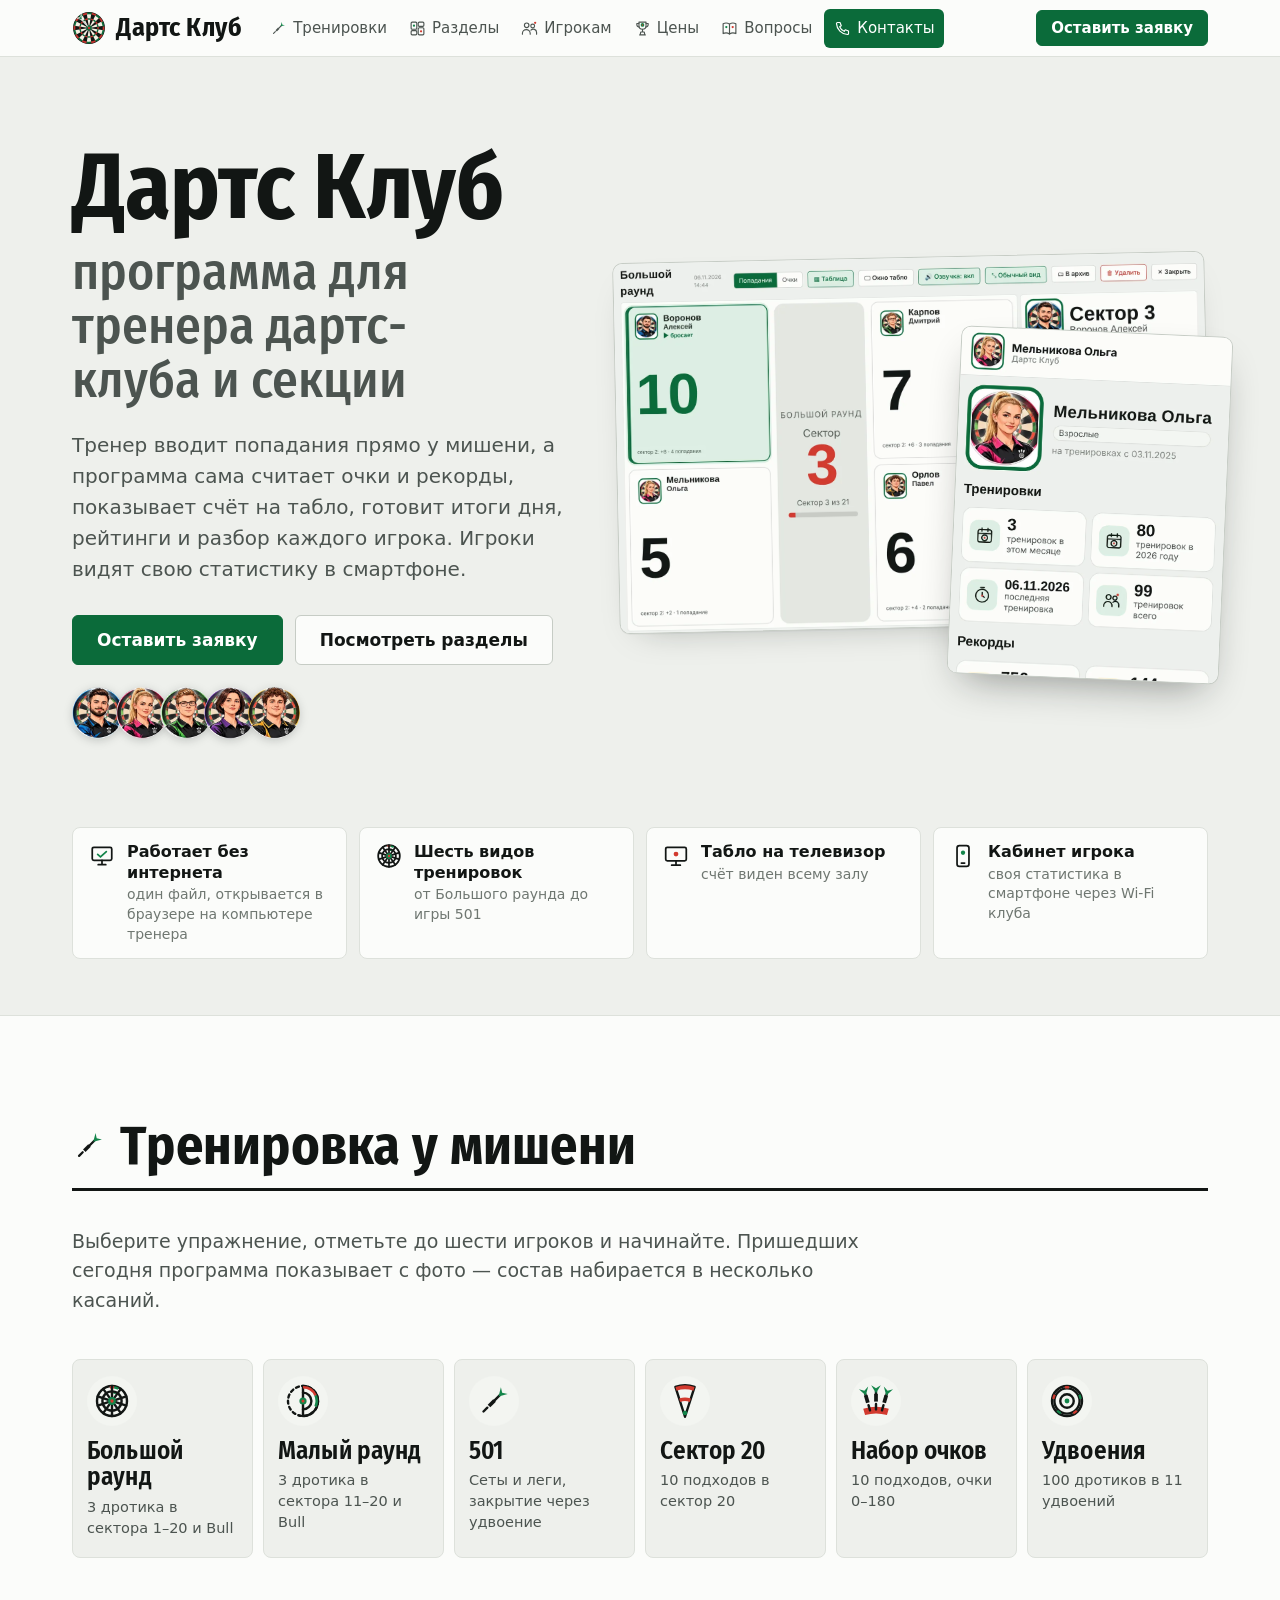
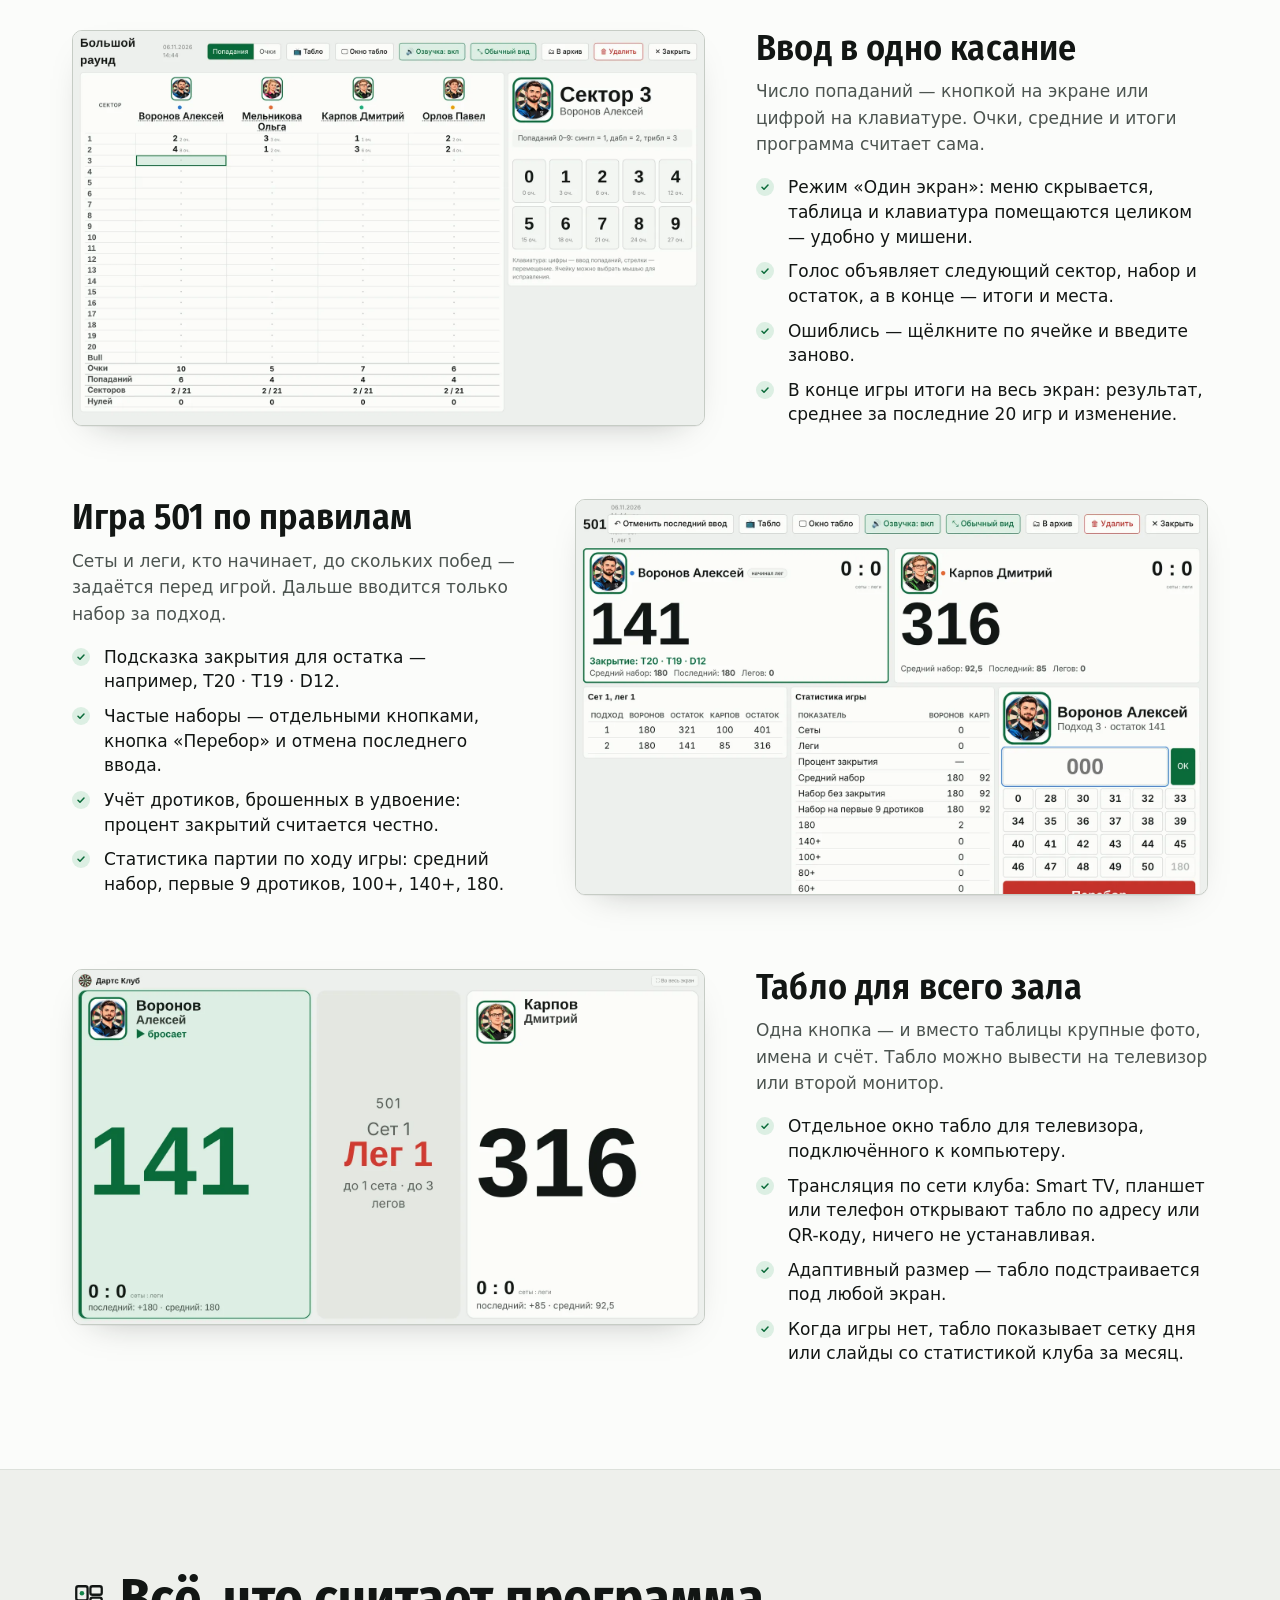
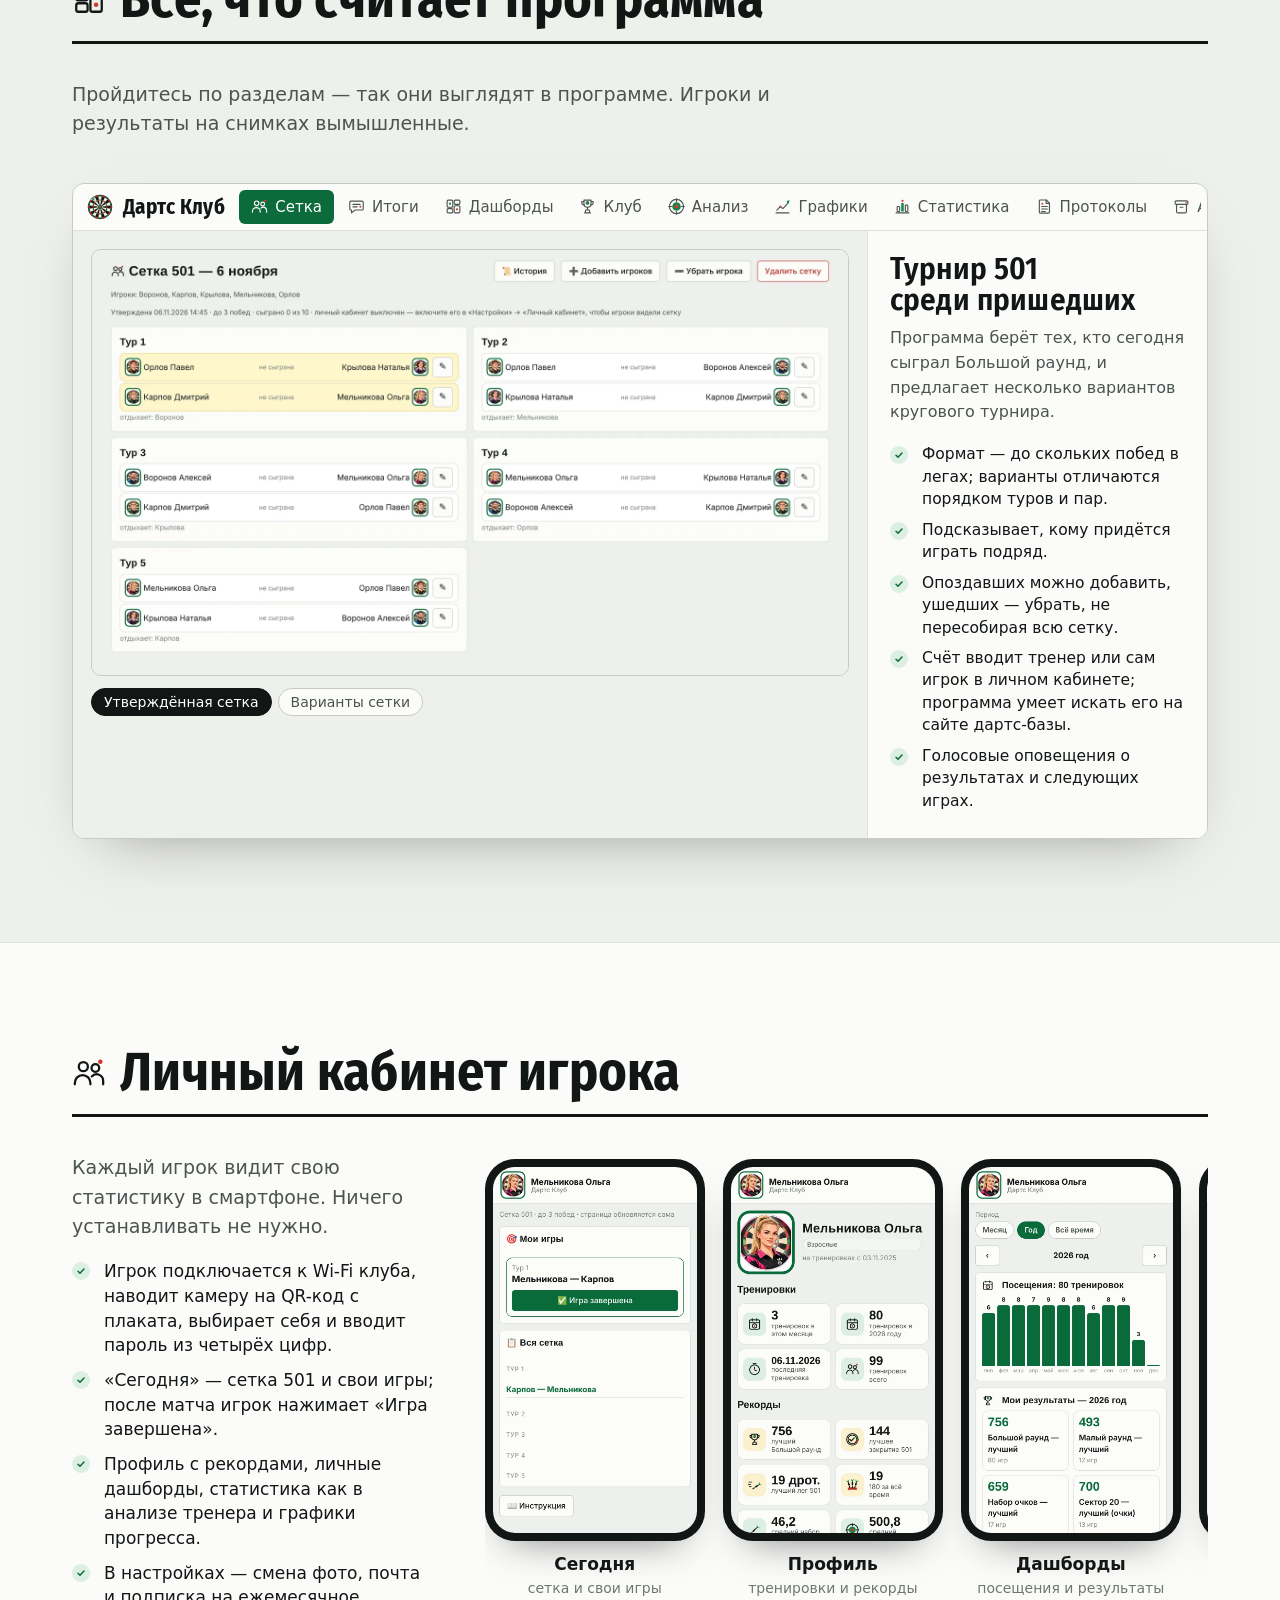
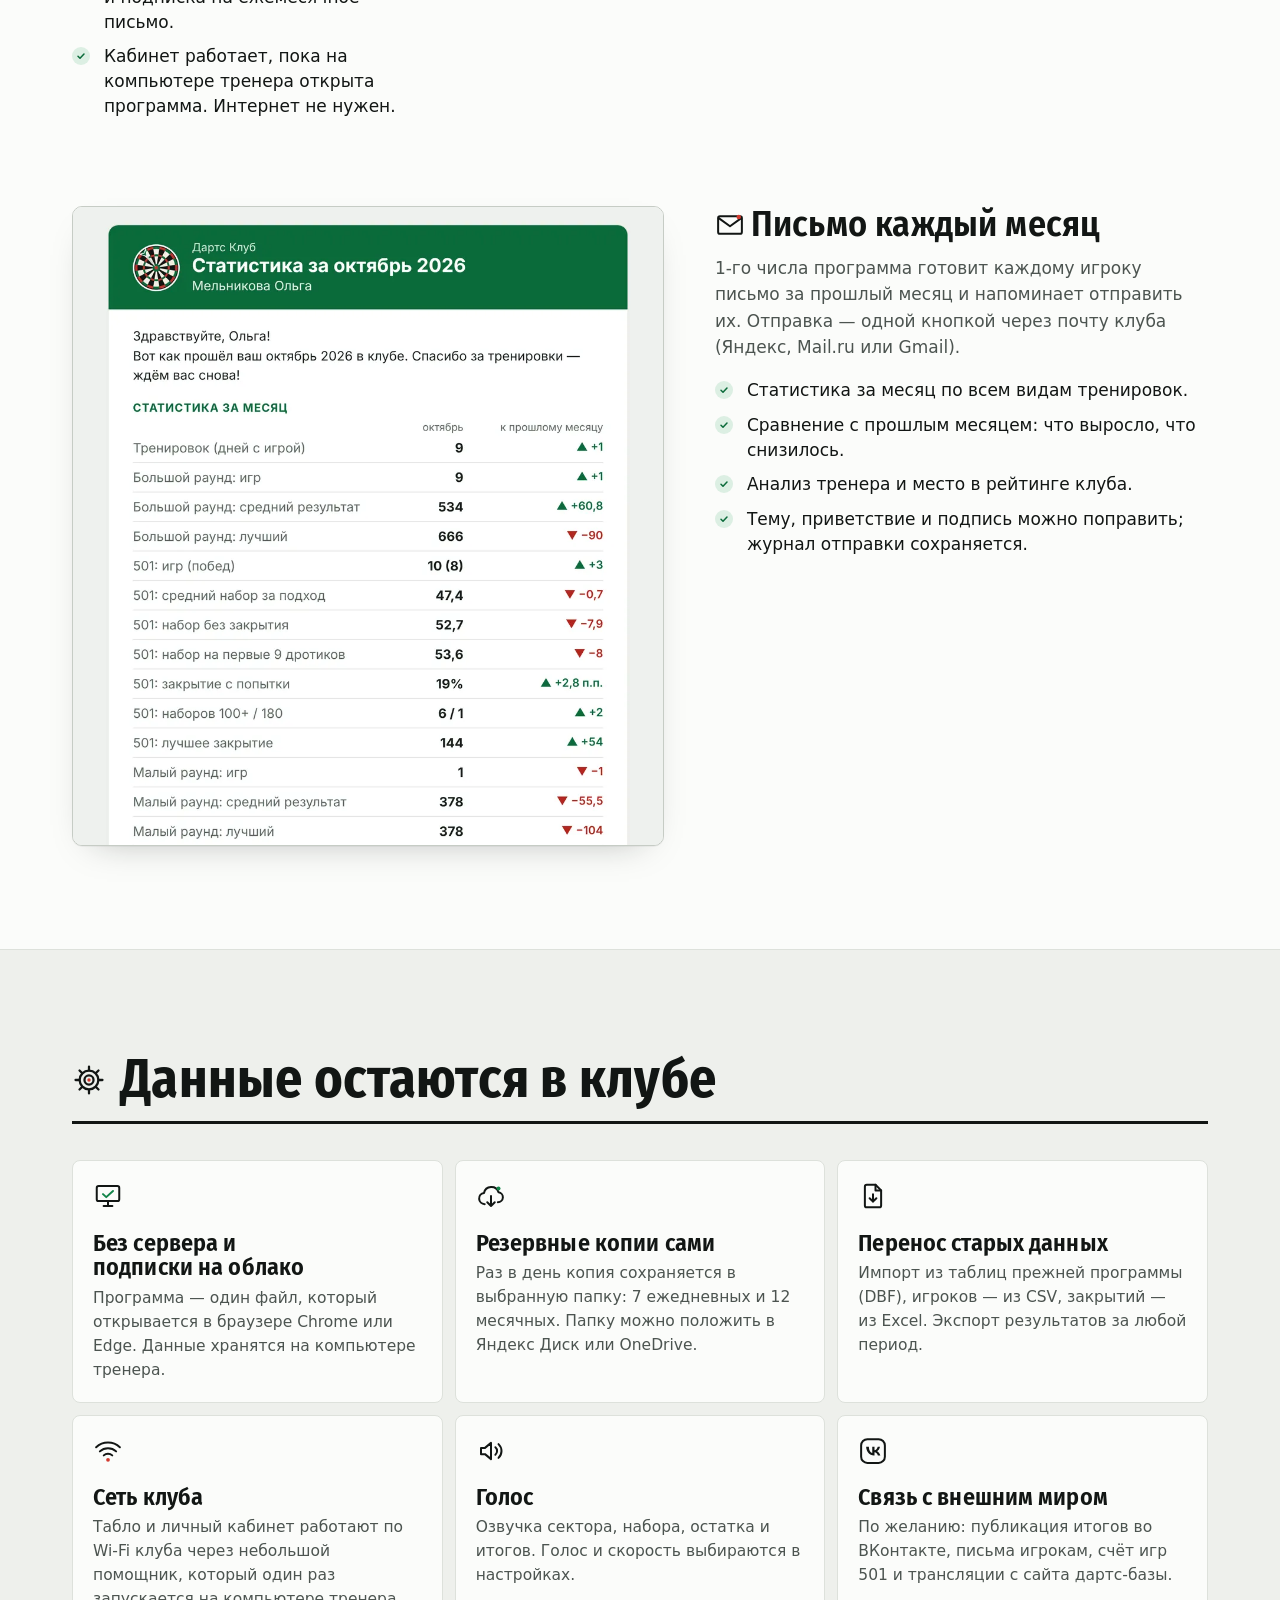
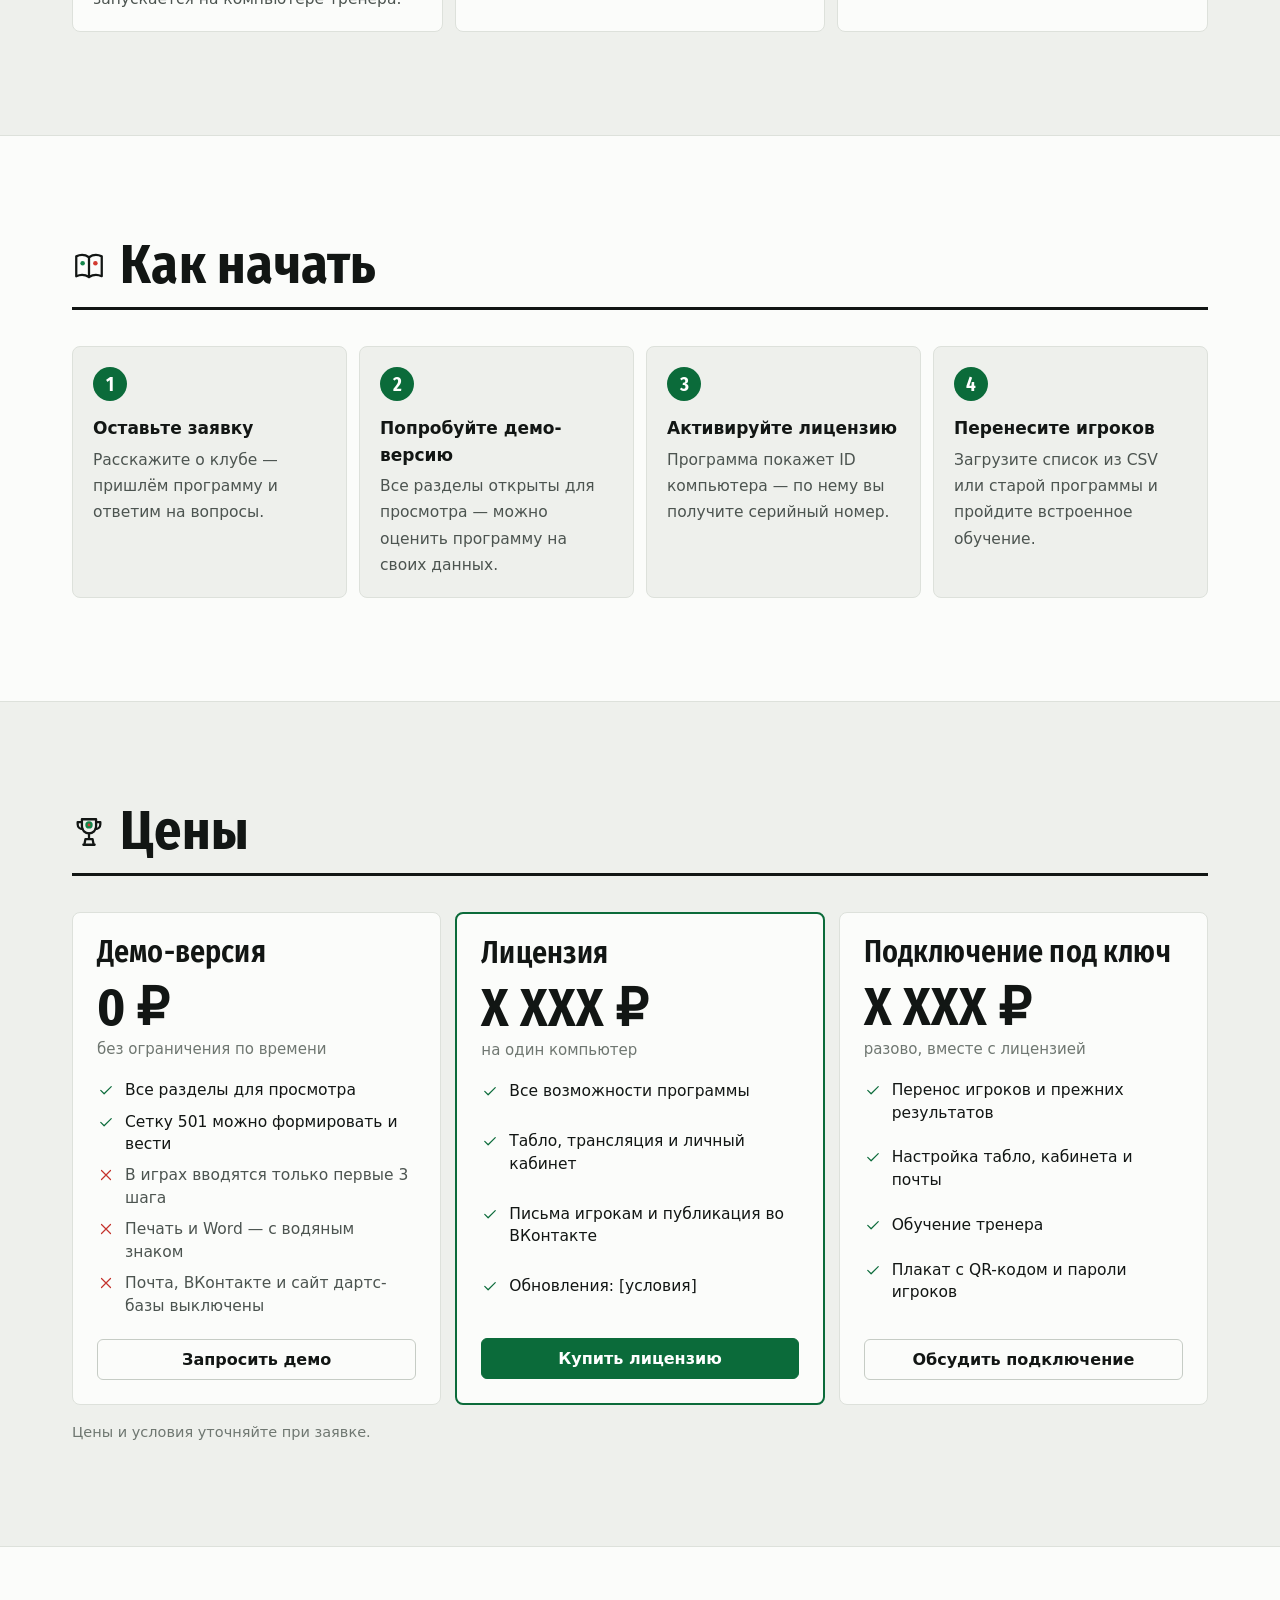
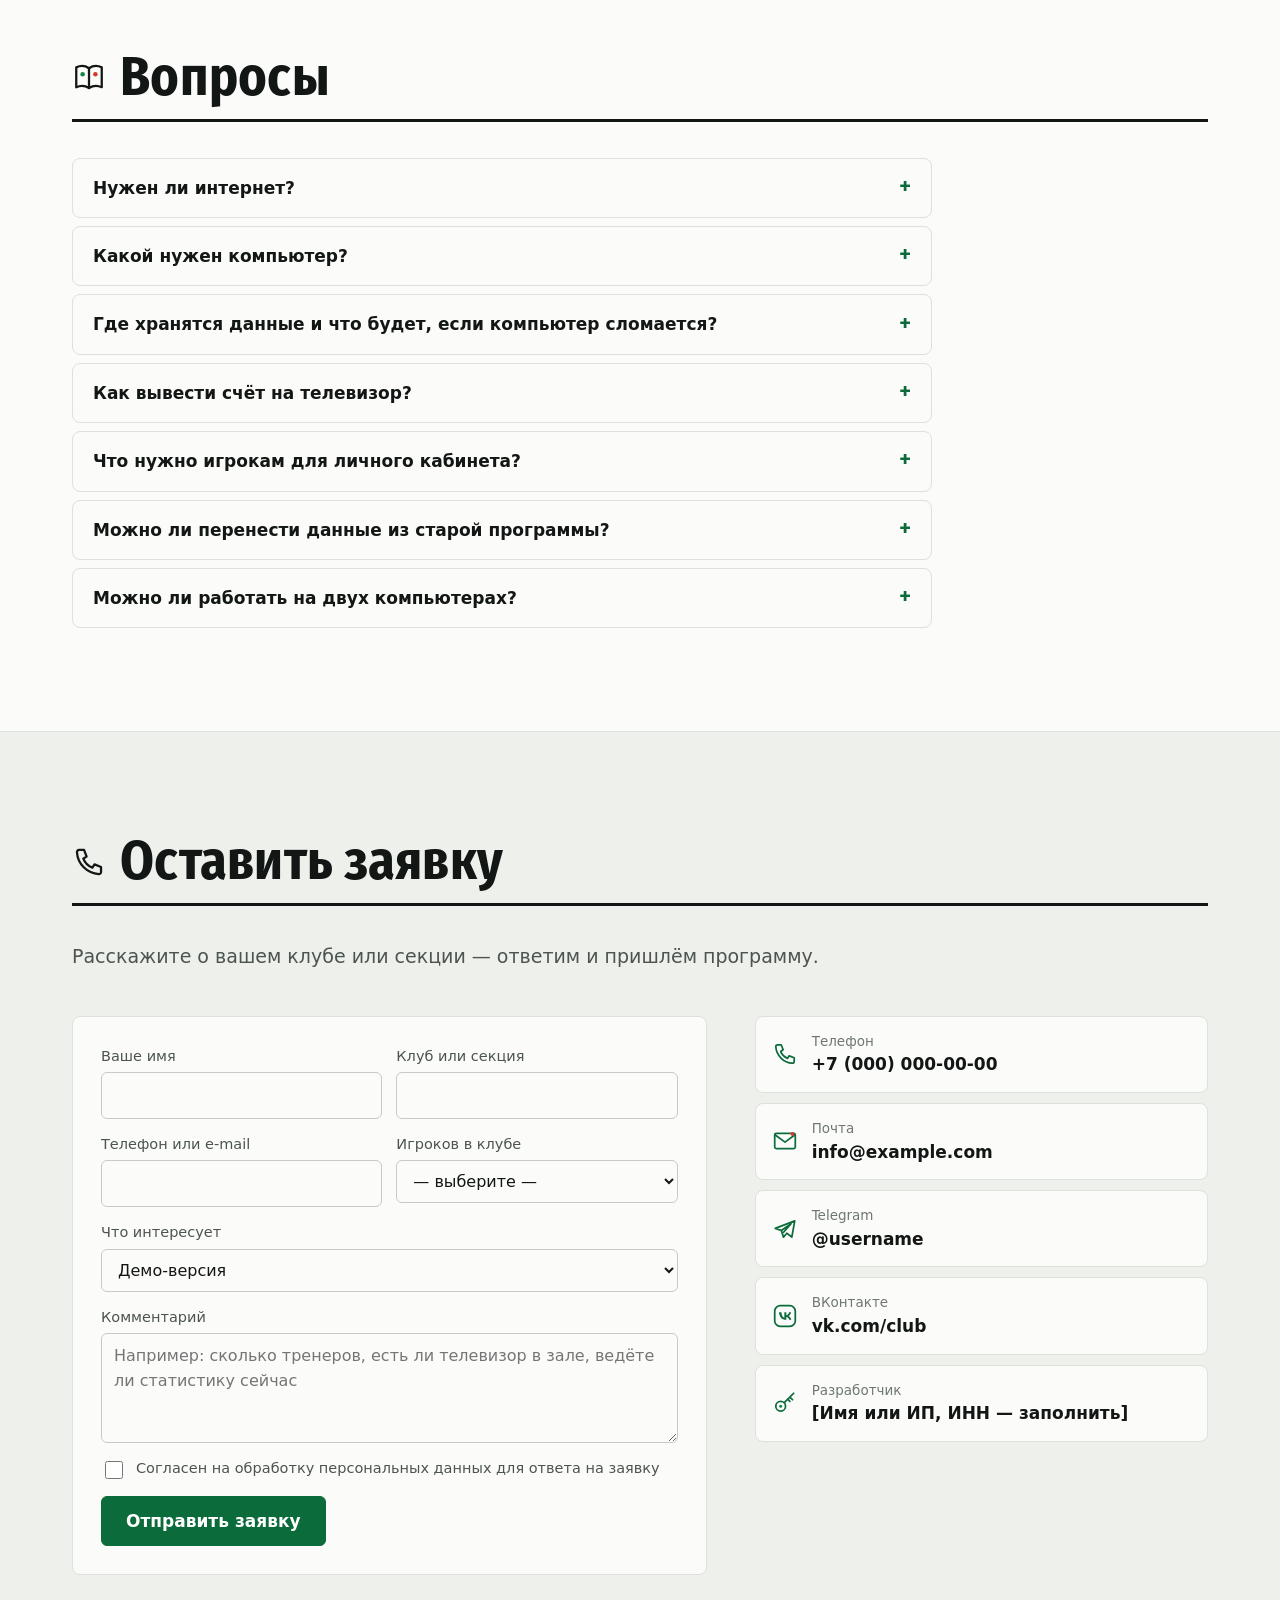
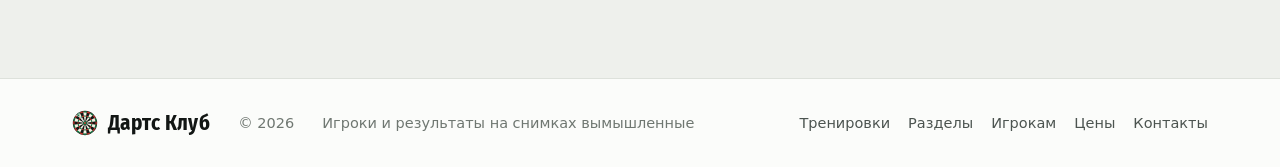
==== commit e68c8a10: "Фото игроков из референсов вместо векторных аватаров Co-Authored-By: Claude Opus 5.5 <noreply@anthro" ====
--- a/index.html
+++ b/index.html
@@ -46,7 +46,7 @@
           <a class="btn lg" href="#tour">Посмотреть разделы</a>
         </div>
         <div class="faces" aria-hidden="true">
-          <img src="img/av/p00.svg" alt=""><img src="img/av/p03.svg" alt=""><img src="img/av/p10.svg" alt=""><img src="img/av/p05.svg" alt=""><img src="img/av/p13.svg" alt=""><img src="img/av/p06.svg" alt=""><img src="img/av/p11.svg" alt="">
+          <img src="img/av/voronov.webp" alt=""><img src="img/av/melnikova.webp" alt=""><img src="img/av/karpov.webp" alt=""><img src="img/av/krylova.webp" alt=""><img src="img/av/orlov.webp" alt="">
         </div>
       </div>
       <div class="hero-shot">
@@ -158,9 +158,9 @@
 
       <div class="pane" role="tabpanel" id="p-rr" aria-labelledby="t-rr">
         <div class="pane-img">
-          <button class="shot" type="button" data-full="img/shots/rr-grid-full.webp" data-cap="Сетка 501 на тренировку"><img src="img/shots/rr-grid.webp" width="1600" height="886" alt="Сетка 501: пять туров, в каждом три пары игроков"></button>
+          <button class="shot" type="button" data-full="img/shots/rr-grid.webp" data-cap="Сетка 501 на тренировку"><img src="img/shots/rr-grid.webp" width="1600" height="886" alt="Сетка 501: пять туров, в каждом три пары игроков"></button>
           <div class="pane-sub" data-sub>
-            <button type="button" aria-pressed="true" data-img="img/shots/rr-grid.webp" data-full="img/shots/rr-grid-full.webp" data-cap="Сетка 501 на тренировку">Утверждённая сетка</button>
+            <button type="button" aria-pressed="true" data-img="img/shots/rr-grid.webp" data-full="img/shots/rr-grid.webp" data-cap="Сетка 501 на тренировку">Утверждённая сетка</button>
             <button type="button" aria-pressed="false" data-img="img/shots/rr-variants.webp" data-full="img/shots/rr-variants-full.webp" data-cap="Выбор состава, формата и варианта сетки">Варианты сетки</button>
           </div>
         </div>
--- a/css/style.css
+++ b/css/style.css
@@ -159,7 +159,7 @@
 
 /* avatars strip */
 .faces{display:flex;margin-top:22px}
-.faces img{width:46px;height:46px;border-radius:50%;border:3px solid var(--surface);margin-left:-10px;background:var(--board)}
+.faces img{width:52px;height:52px;border-radius:50%;margin-left:-8px;filter:drop-shadow(0 2px 4px rgba(18,22,20,.18))}
 .faces img:first-child{margin-left:0}
 
 /* ---------- data / reliability ---------- */
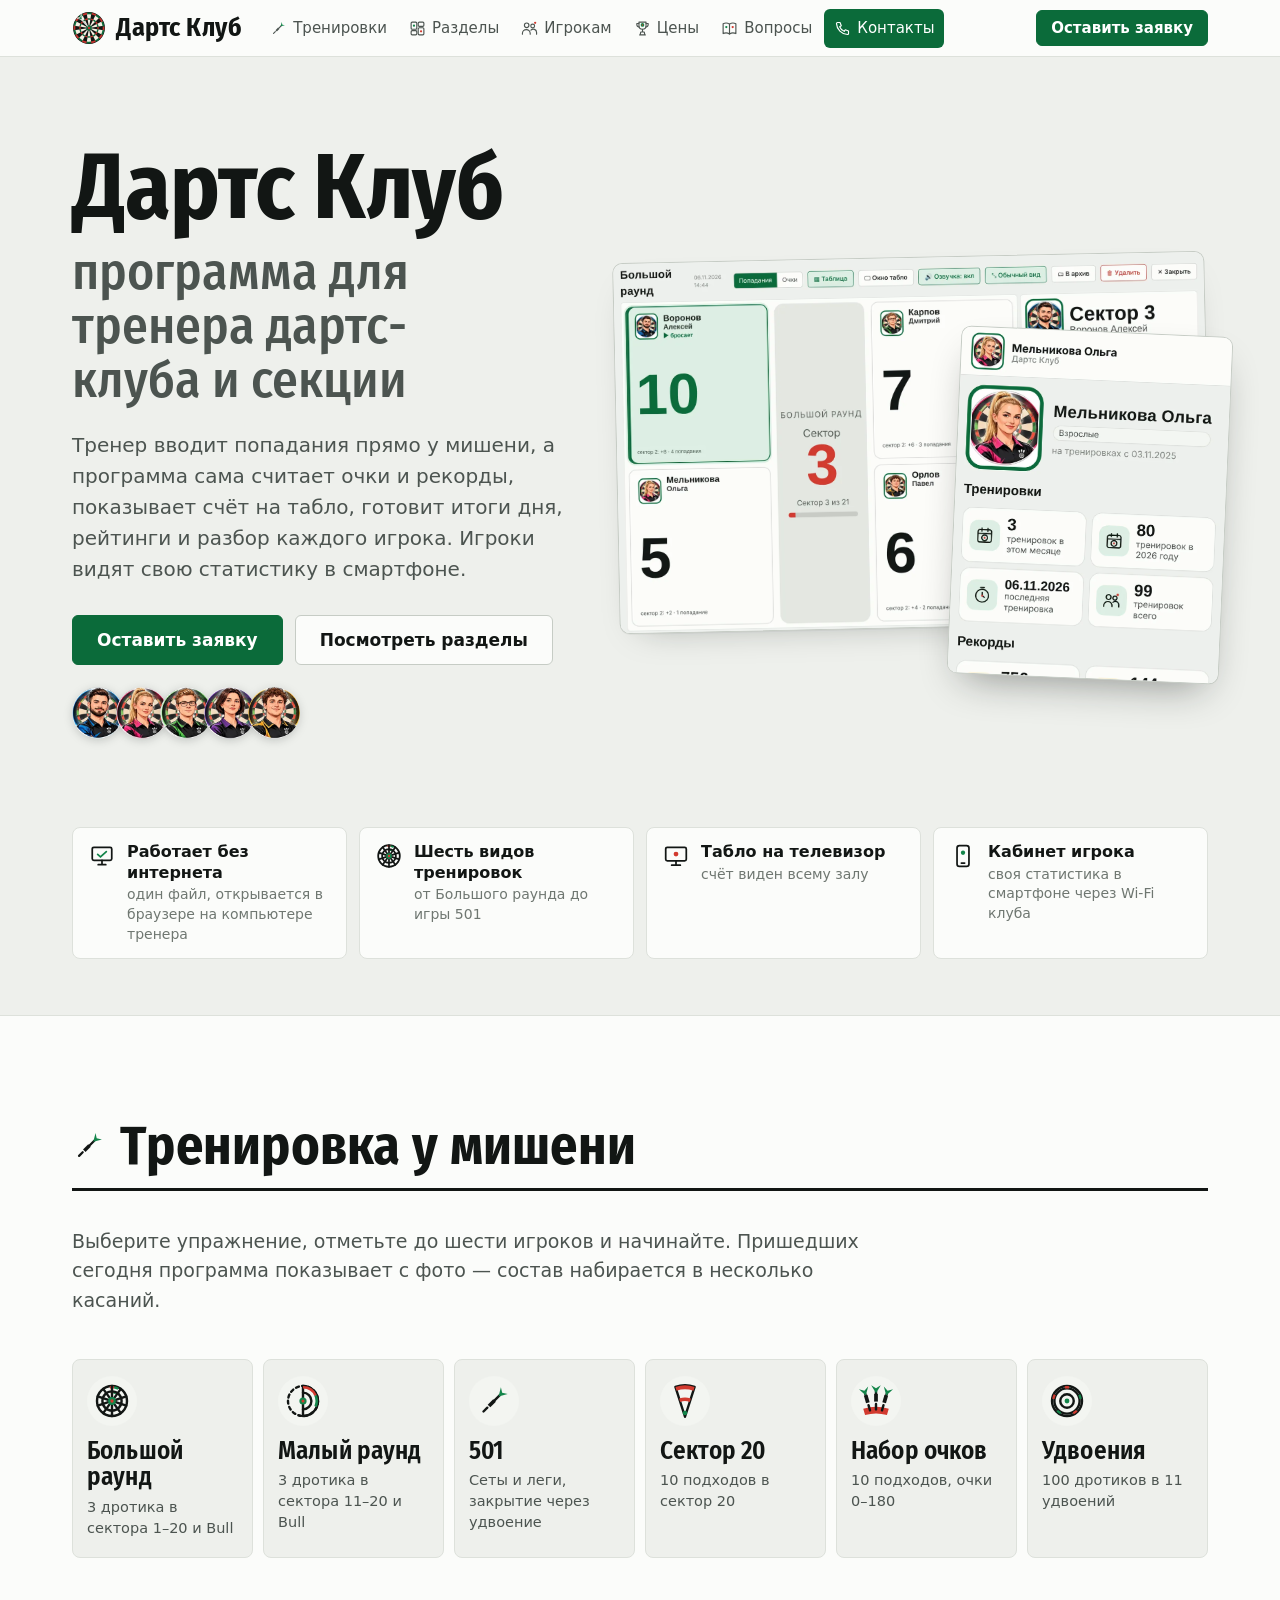
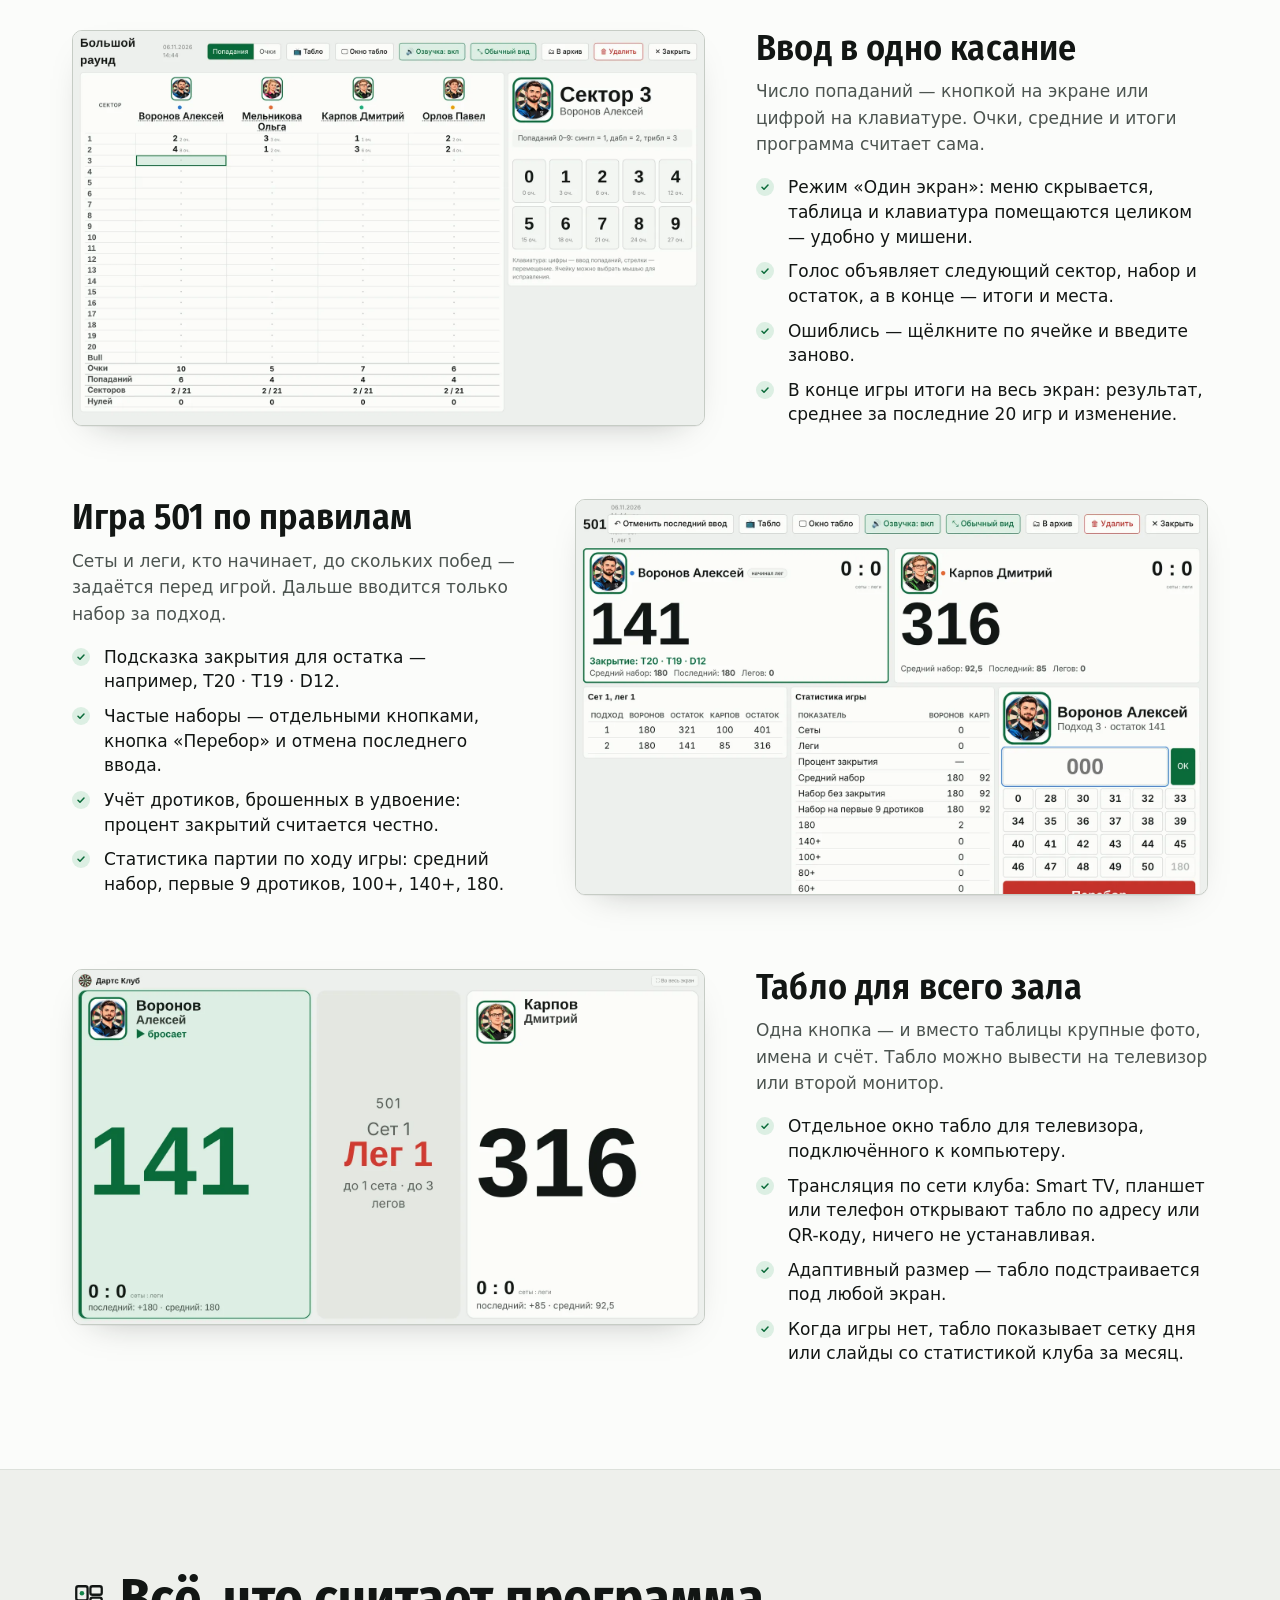
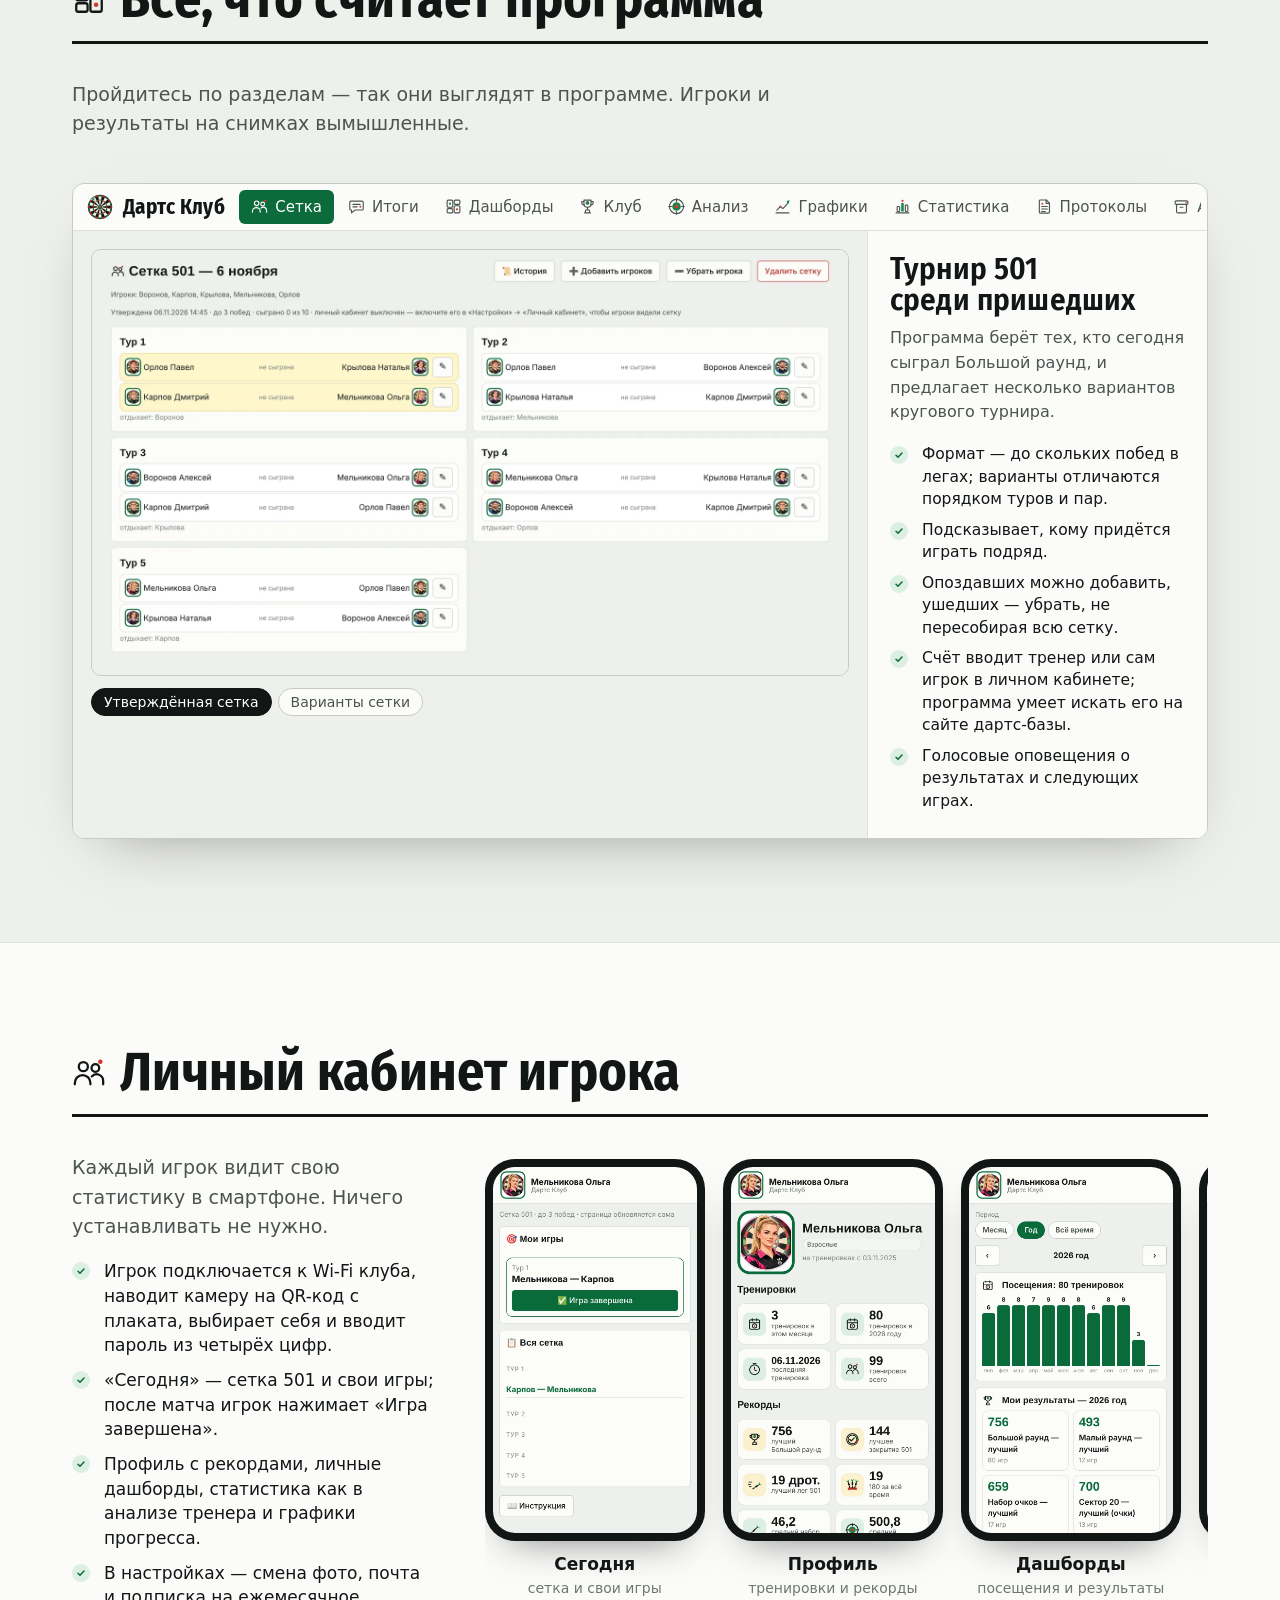
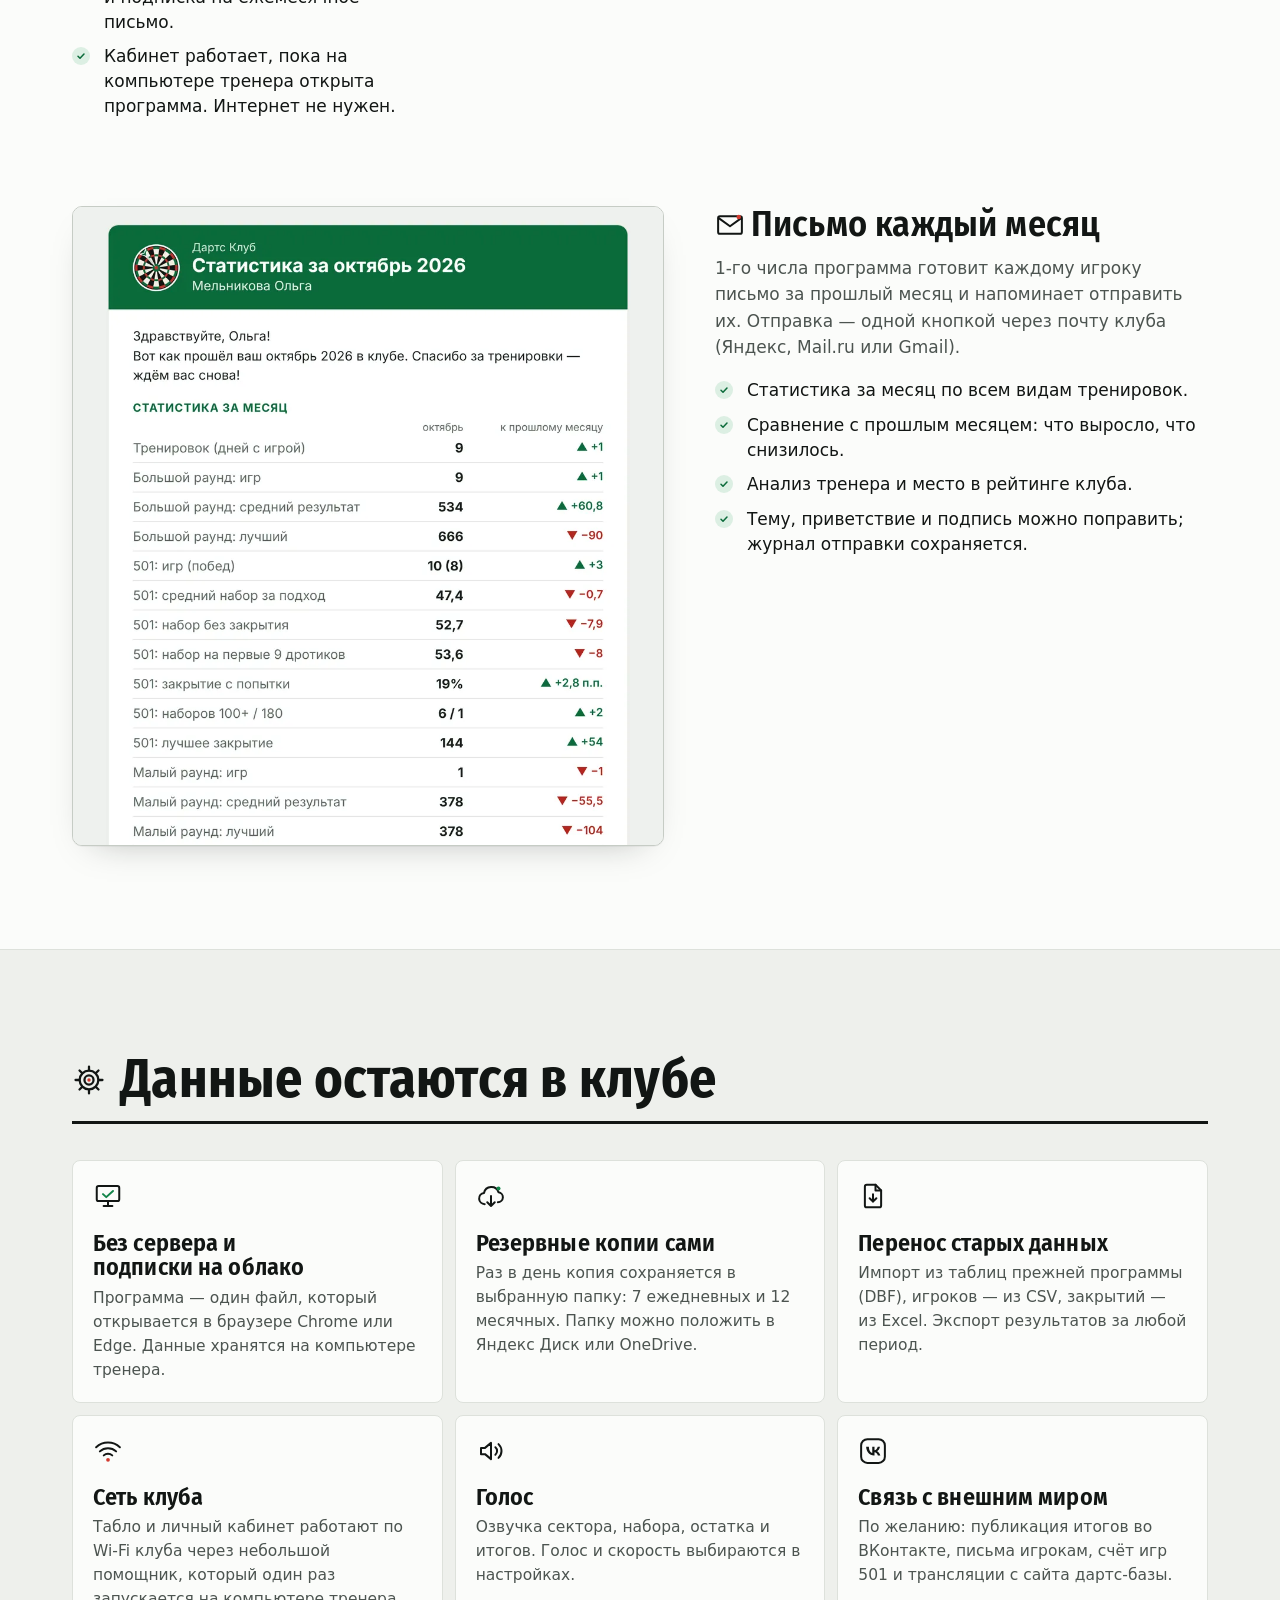
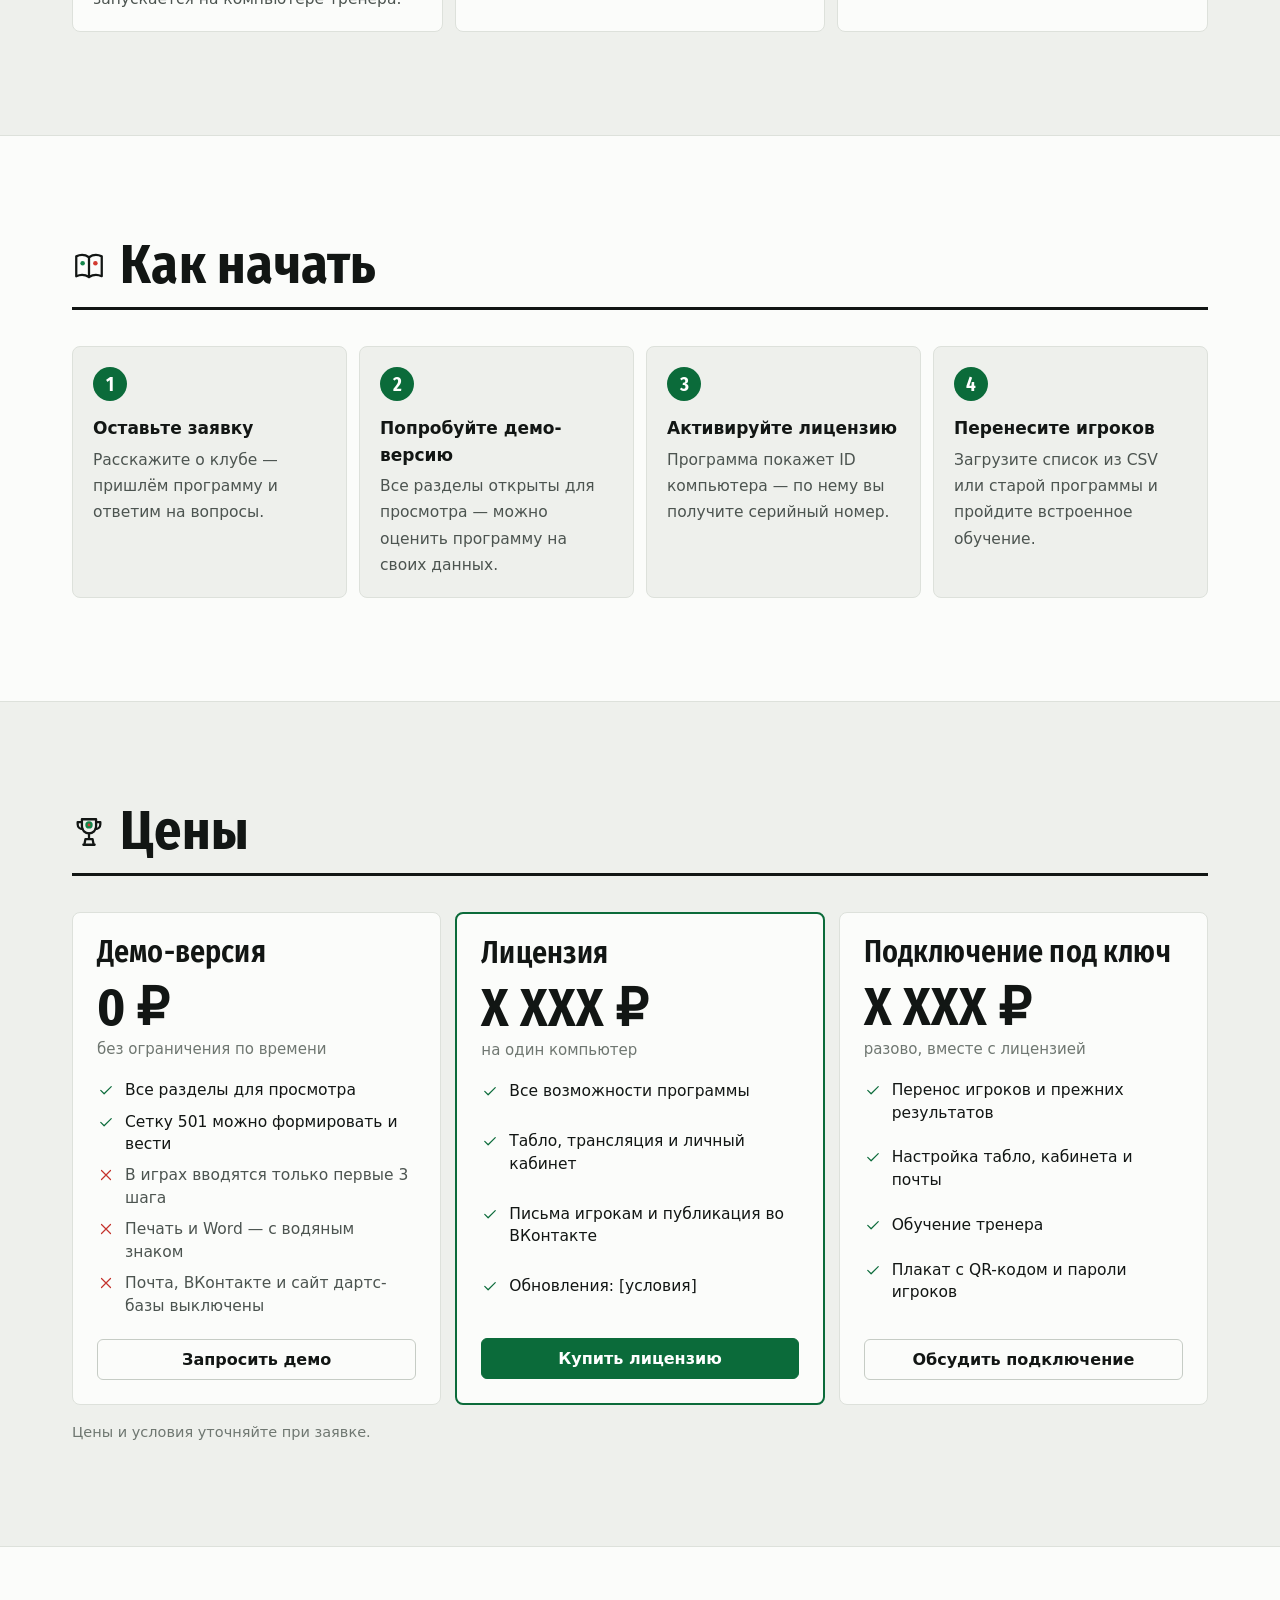
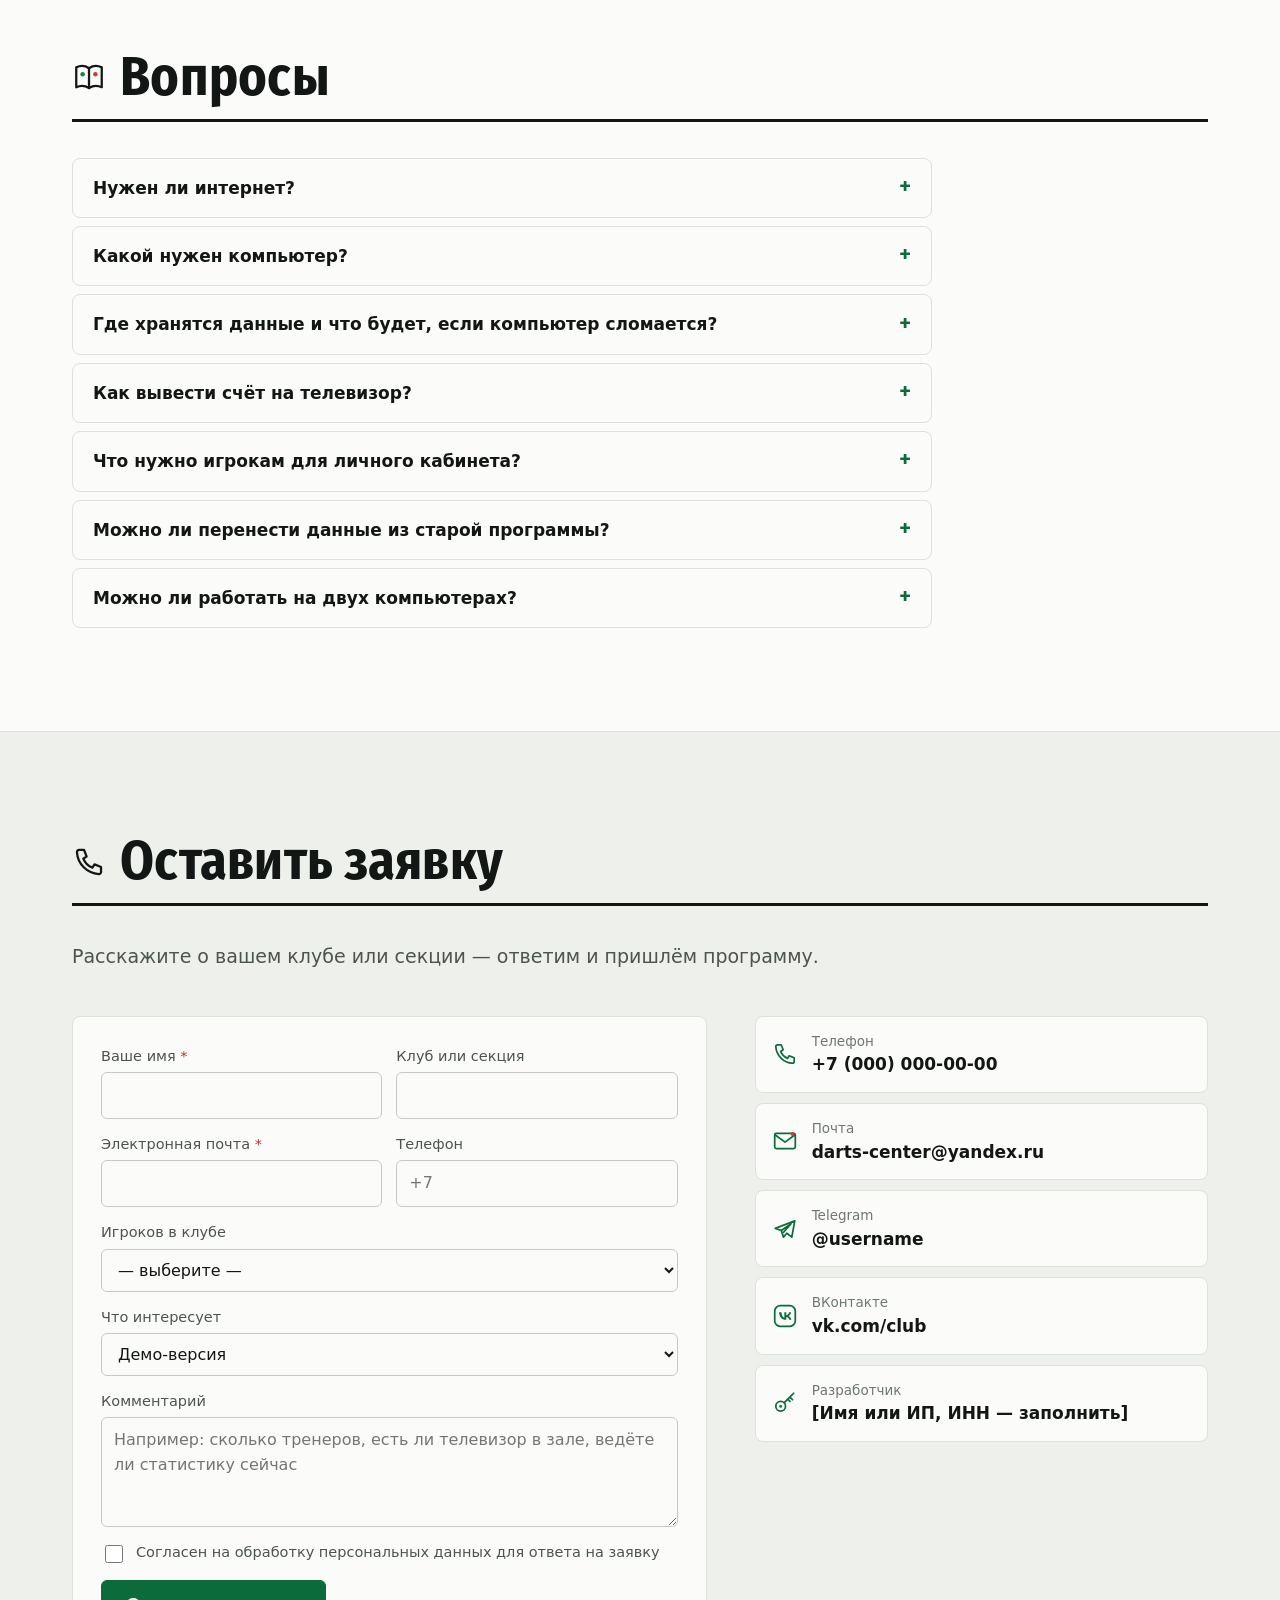
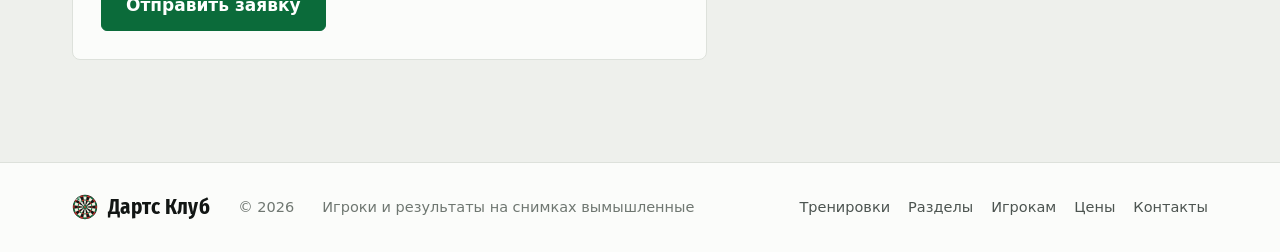
==== commit c55e4d69: "Форма заявки: отправка письма на darts-center@yandex.ru, отдельные поля телефона и почты Co-Authored" ====
--- a/index.html
+++ b/index.html
@@ -493,16 +493,18 @@
     <p class="sec-intro">Расскажите о вашем клубе или секции — ответим и пришлём программу.</p>
     <div class="contact">
       <form class="form" id="lead" novalidate>
-        <label>Ваше имя<input name="name" autocomplete="name" required></label>
+        <label><span>Ваше имя <span class="req" aria-hidden="true">*</span></span><input name="name" autocomplete="name" required></label>
         <label>Клуб или секция<input name="club" autocomplete="organization"></label>
-        <label>Телефон или e-mail<input name="contact" autocomplete="email" required></label>
-        <label>Игроков в клубе
+        <label><span>Электронная почта <span class="req" aria-hidden="true">*</span></span><input name="email" type="email" autocomplete="email" inputmode="email" required></label>
+        <label>Телефон<input name="phone" type="tel" autocomplete="tel" inputmode="tel" placeholder="+7"></label>
+        <label class="full">Игроков в клубе
           <select name="size"><option value="">— выберите —</option><option>до 15</option><option>15–40</option><option>40–100</option><option>больше 100</option></select>
         </label>
         <label class="full">Что интересует
           <select name="plan" id="plan"><option>Демо-версия</option><option>Лицензия</option><option>Подключение под ключ</option><option>Просто вопрос</option></select>
         </label>
         <label class="full">Комментарий<textarea name="msg" placeholder="Например: сколько тренеров, есть ли телевизор в зале, ведёте ли статистику сейчас"></textarea></label>
+        <input type="text" name="_honey" class="hp" tabindex="-1" autocomplete="off" aria-hidden="true">
         <label class="full agree"><input type="checkbox" name="agree" required>Согласен на обработку персональных данных для ответа на заявку</label>
         <div class="full"><button class="btn primary lg" type="submit">Отправить заявку</button></div>
         <div class="form-msg" id="lead-msg" role="status" aria-live="polite"></div>
@@ -510,7 +512,7 @@
       <div class="cards">
         <!-- КОНТАКТЫ: замените заглушки на свои данные -->
         <a class="cline" href="tel:+70000000000"><svg class="ic"><use href="#i-call"/></svg><span><small>Телефон</small><b>+7 (000) 000-00-00</b></span></a>
-        <a class="cline" href="mailto:info@example.com"><svg class="ic"><use href="#i-mail"/></svg><span><small>Почта</small><b>info@example.com</b></span></a>
+        <a class="cline" href="mailto:darts-center@yandex.ru"><svg class="ic"><use href="#i-mail"/></svg><span><small>Почта</small><b>darts-center@yandex.ru</b></span></a>
         <a class="cline" href="https://t.me/username" rel="noopener"><svg class="ic"><use href="#i-tg"/></svg><span><small>Telegram</small><b>@username</b></span></a>
         <a class="cline" href="https://vk.com/club" rel="noopener"><svg class="ic"><use href="#i-vk"/></svg><span><small>ВКонтакте</small><b>vk.com/club</b></span></a>
         <div class="cline"><svg class="ic"><use href="#i-key"/></svg><span><small>Разработчик</small><b>[Имя или ИП, ИНН — заполнить]</b></span></div>
--- a/css/style.css
+++ b/css/style.css
@@ -214,6 +214,9 @@
 .form input:focus,.form select:focus,.form textarea:focus{outline:2px solid var(--accent);outline-offset:0;border-color:var(--accent)}
 .form .agree{flex-direction:row;align-items:flex-start;gap:10px;font-weight:400}
 .form .agree input{margin-top:4px;width:18px;height:18px;accent-color:var(--accent)}
+.form .req{color:var(--hot)}
+.form .hp{position:absolute;left:-9999px;width:1px;height:1px;opacity:0}
+.form button[disabled]{opacity:.6;cursor:progress}
 .form-msg{grid-column:1/-1;padding:12px 14px;border-radius:6px;background:var(--accent-soft);color:#084d2a;display:none}
 .form-msg.show{display:block}
 .form-msg.err{background:var(--hot-soft);color:#8f201a}
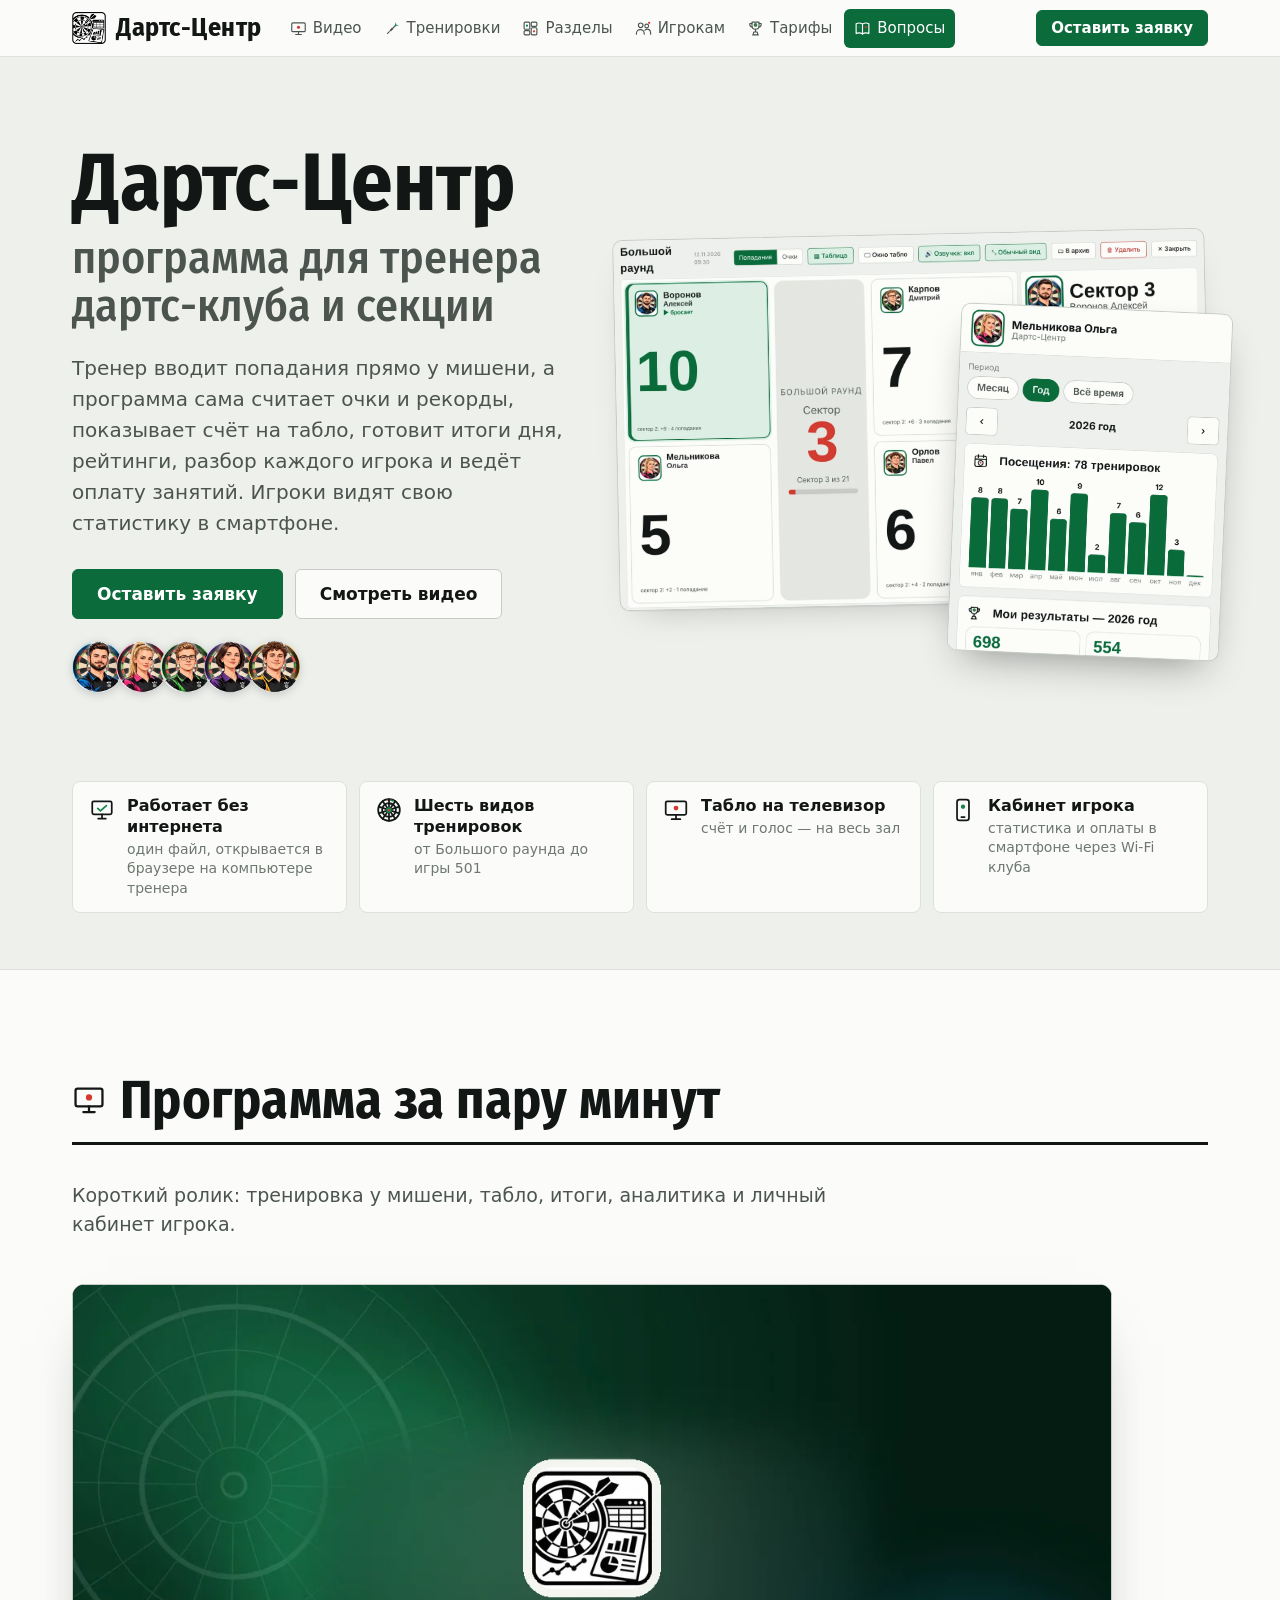
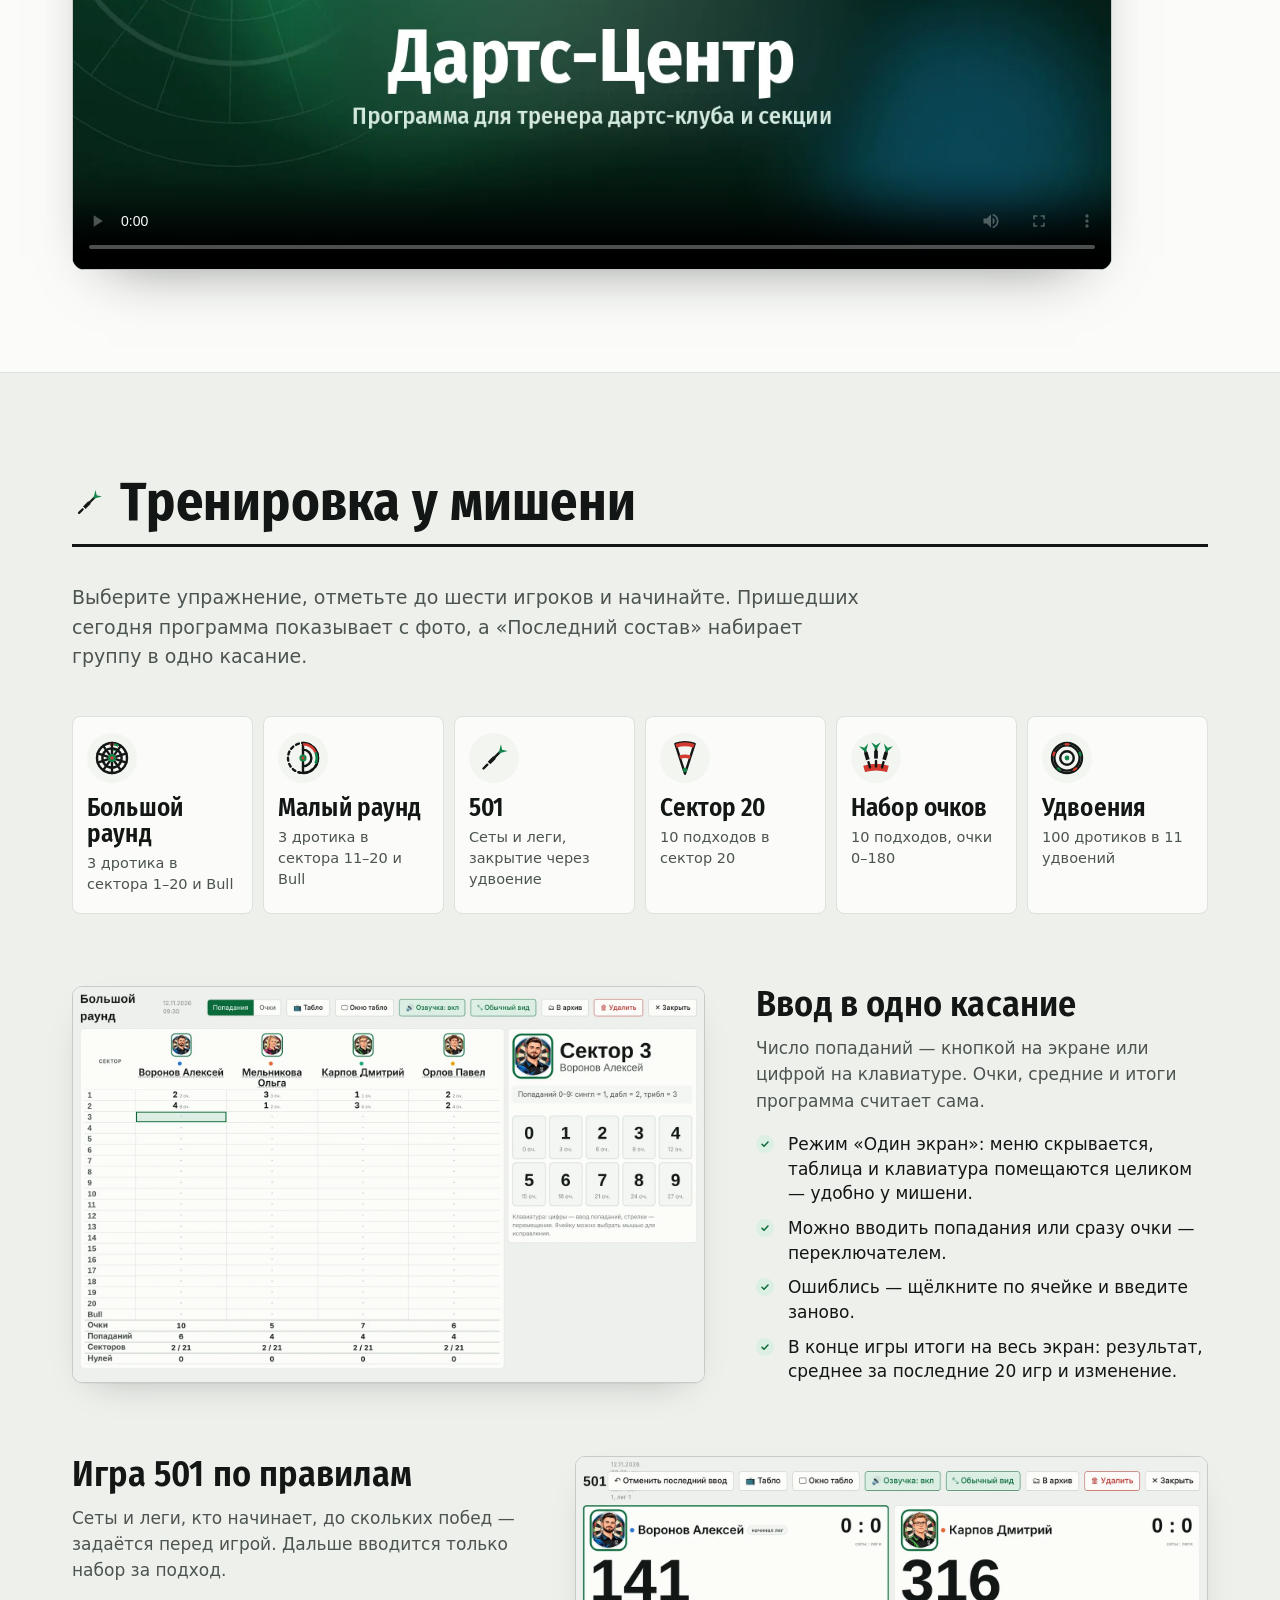
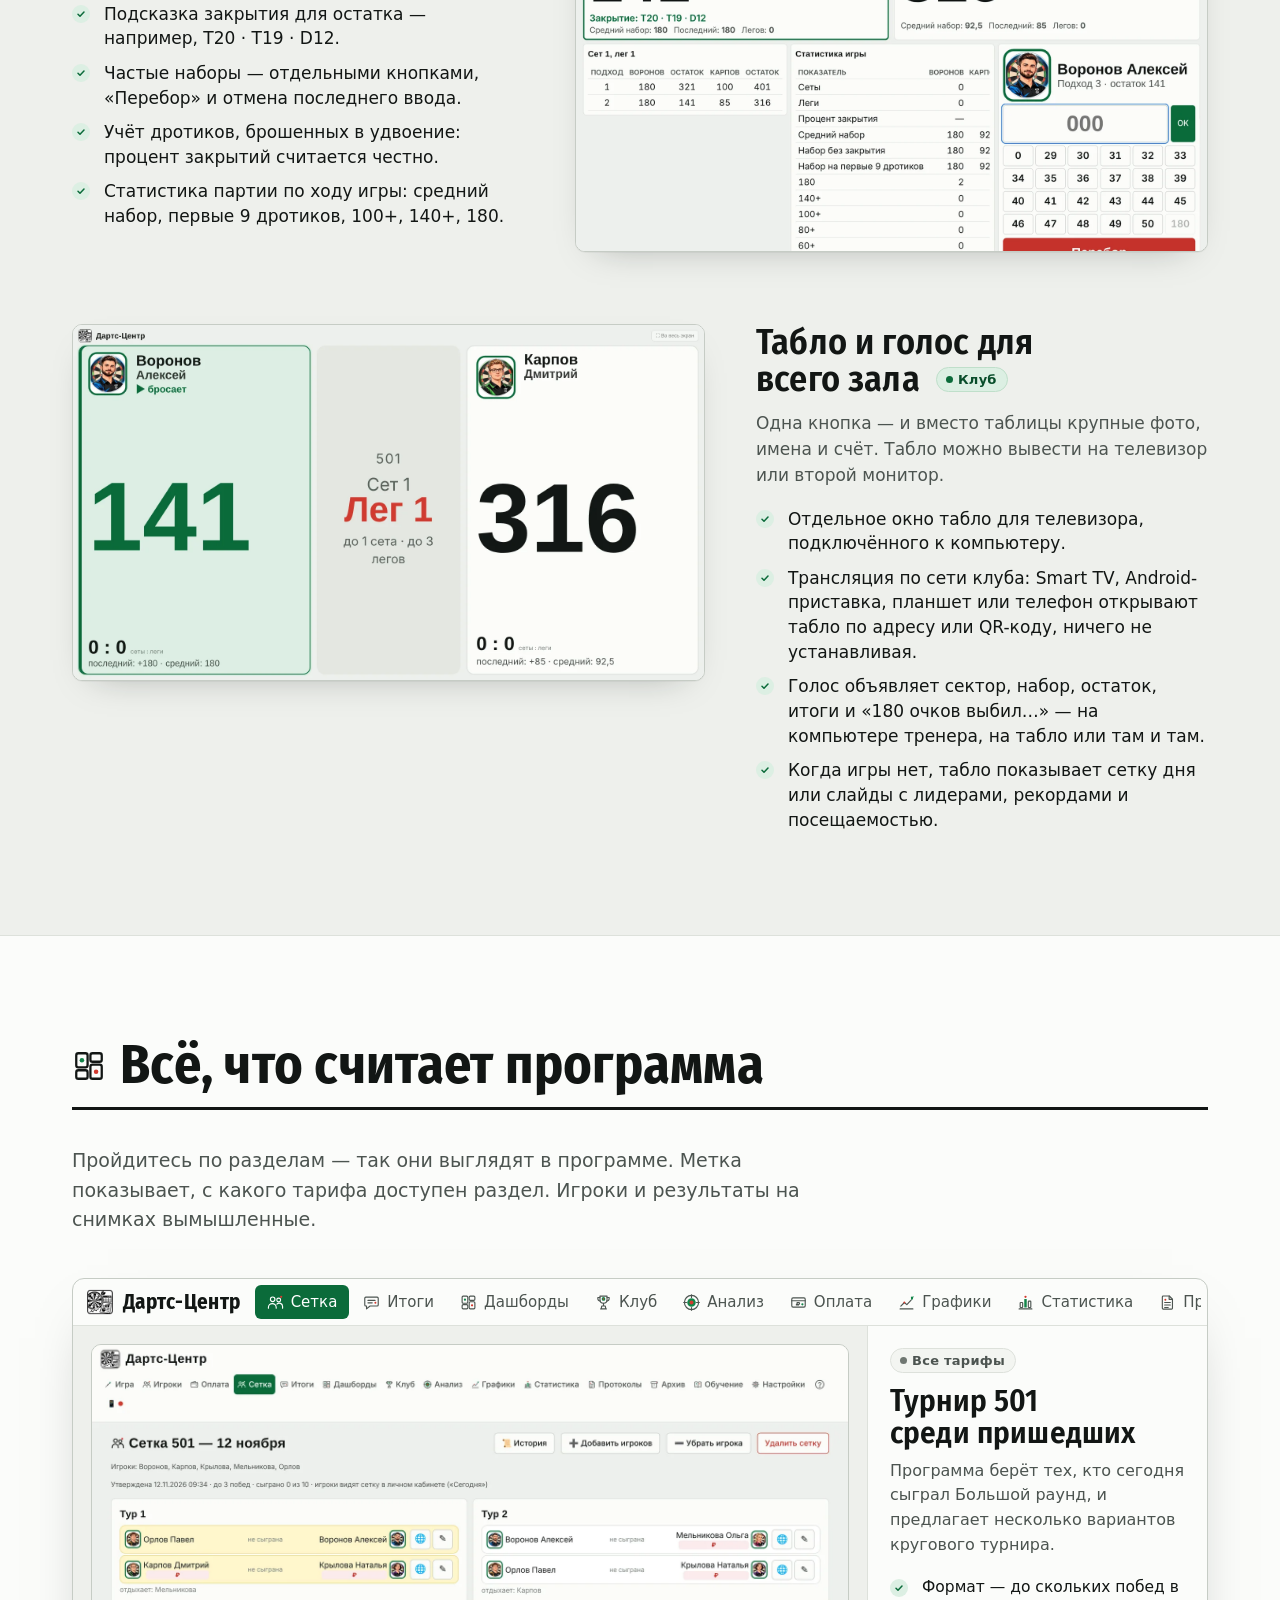
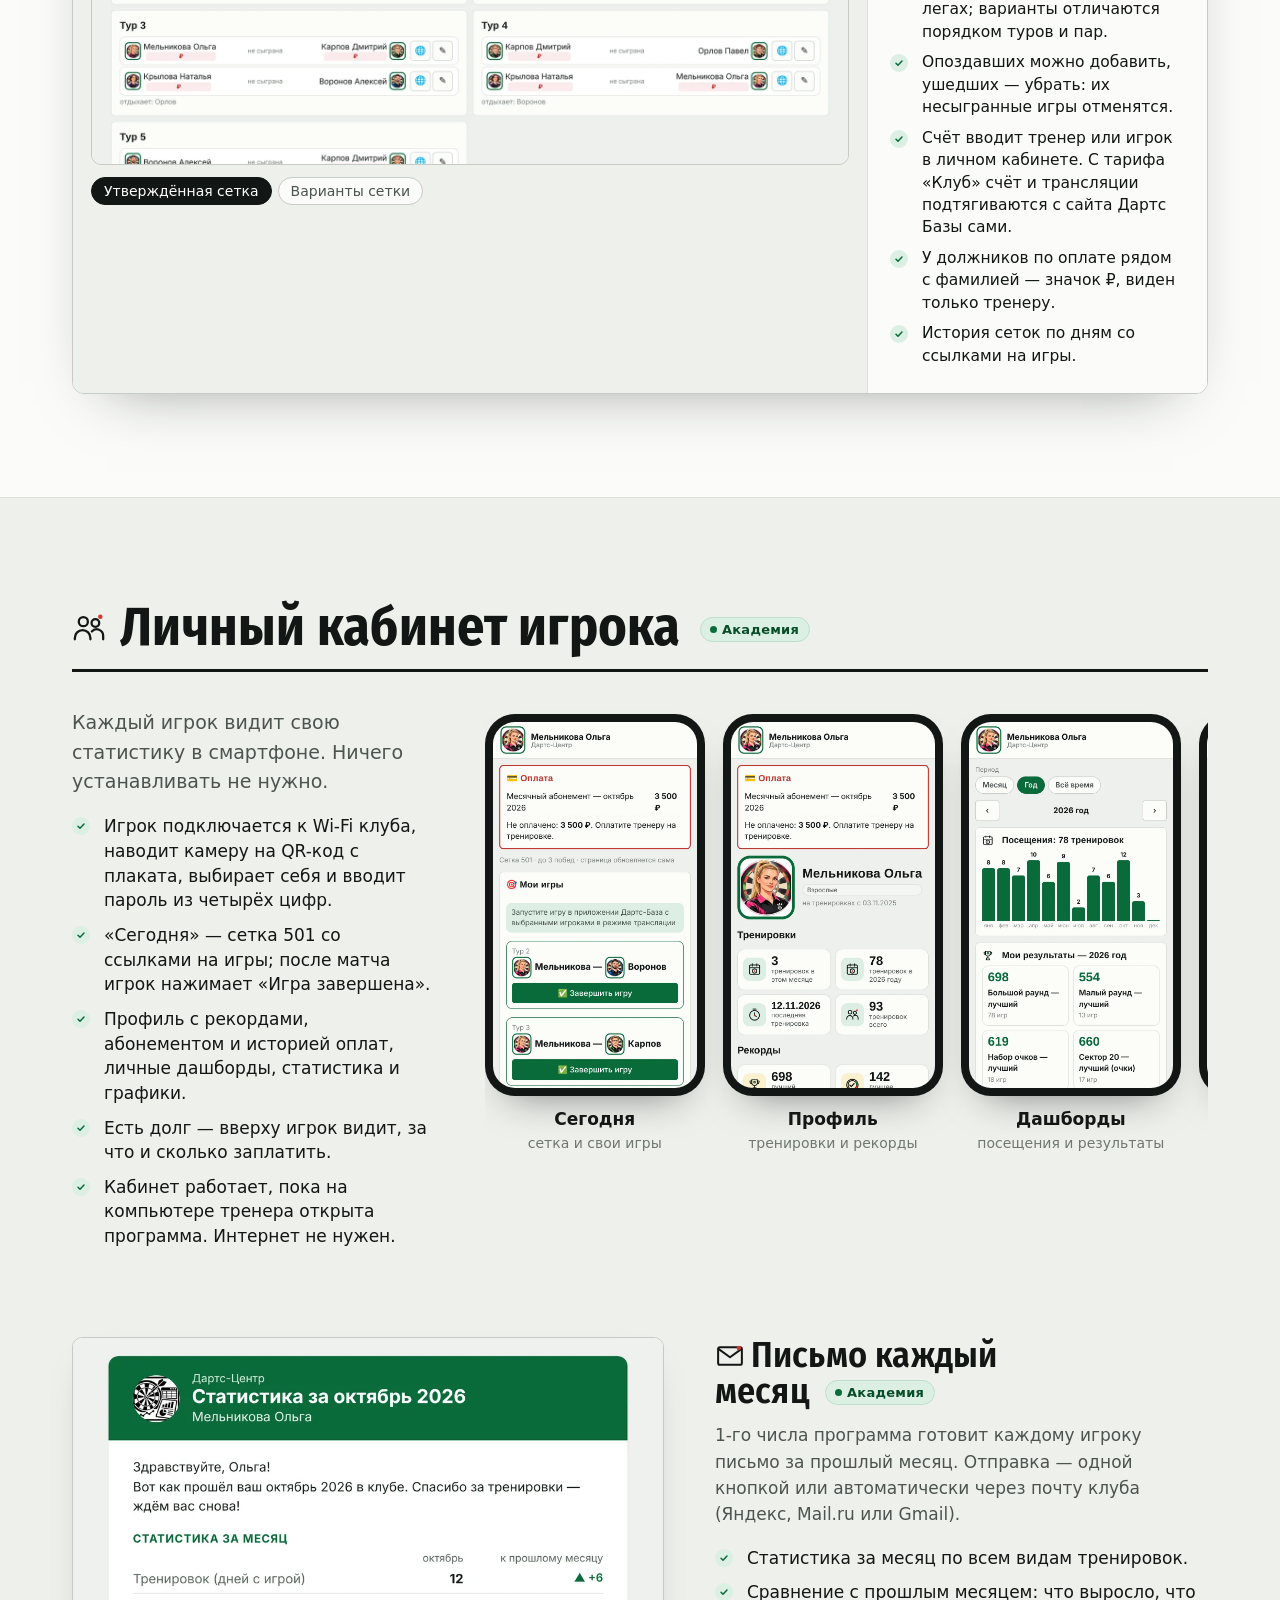
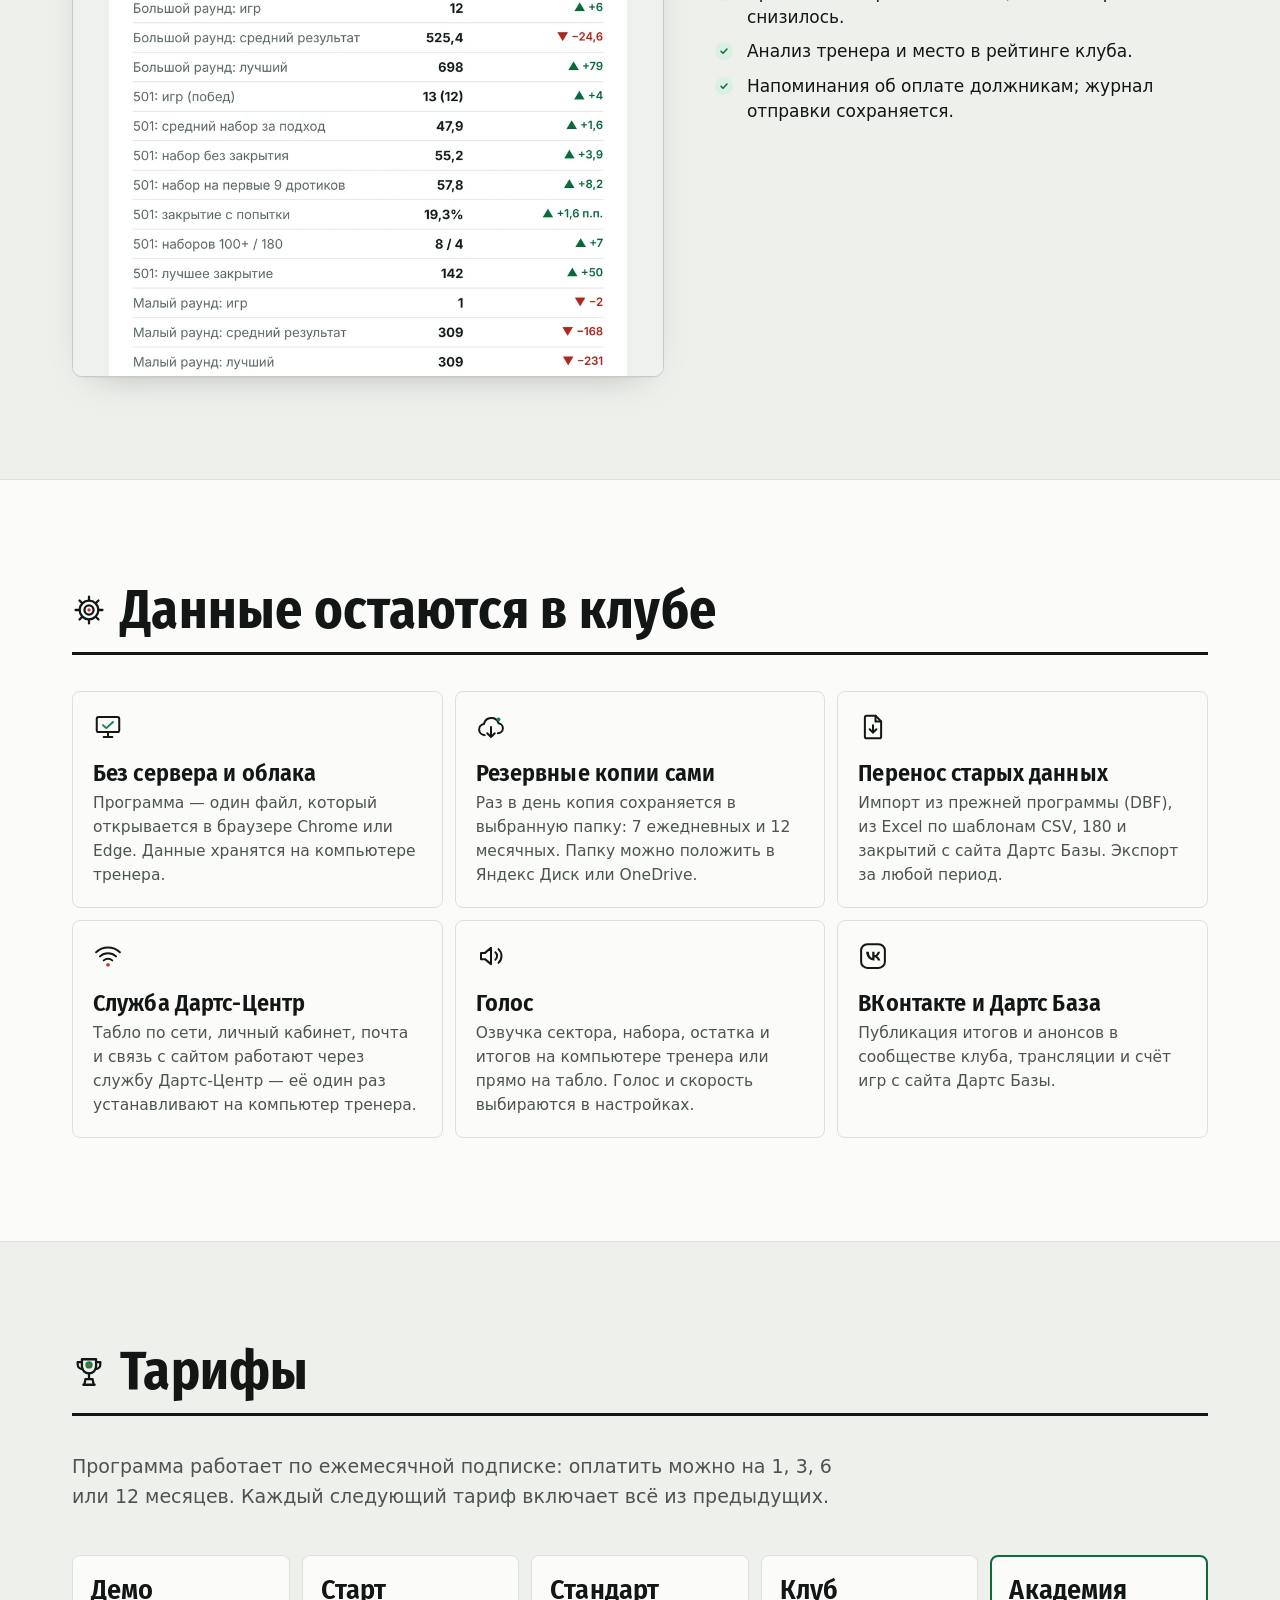
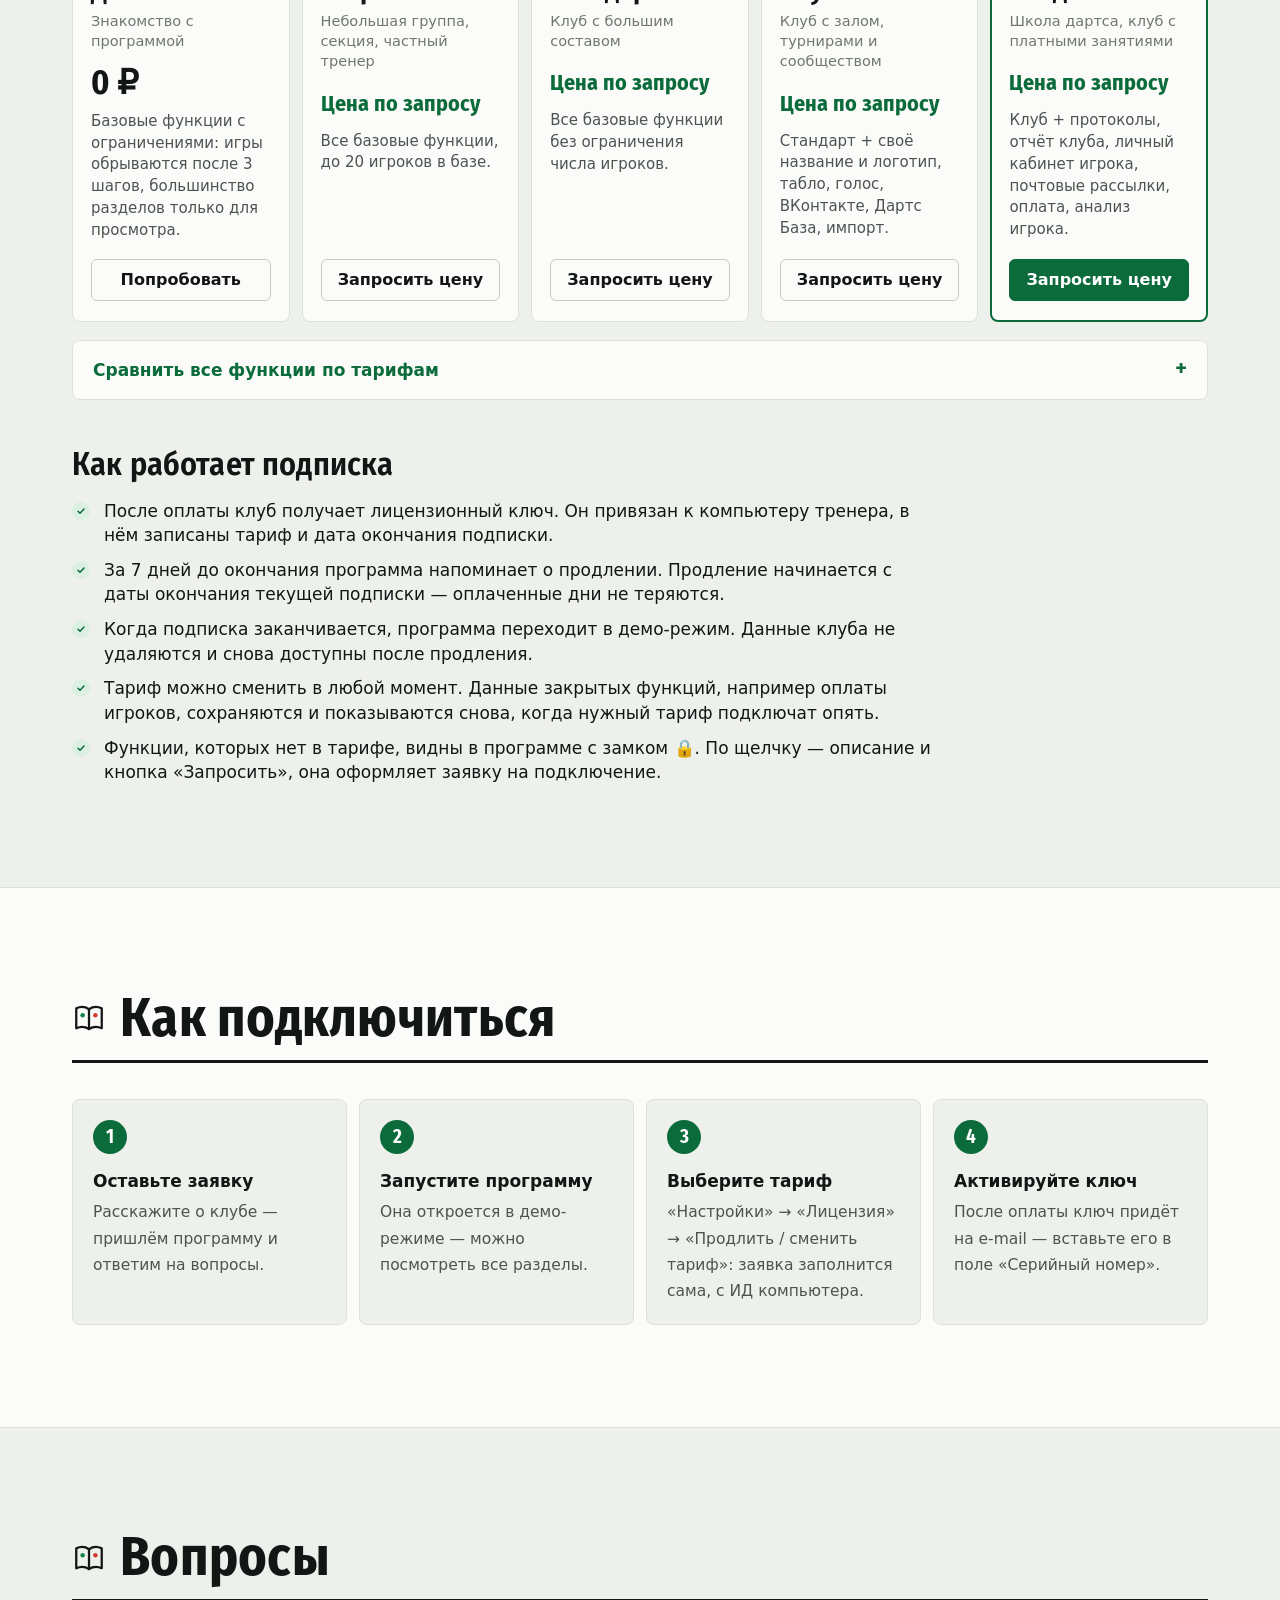
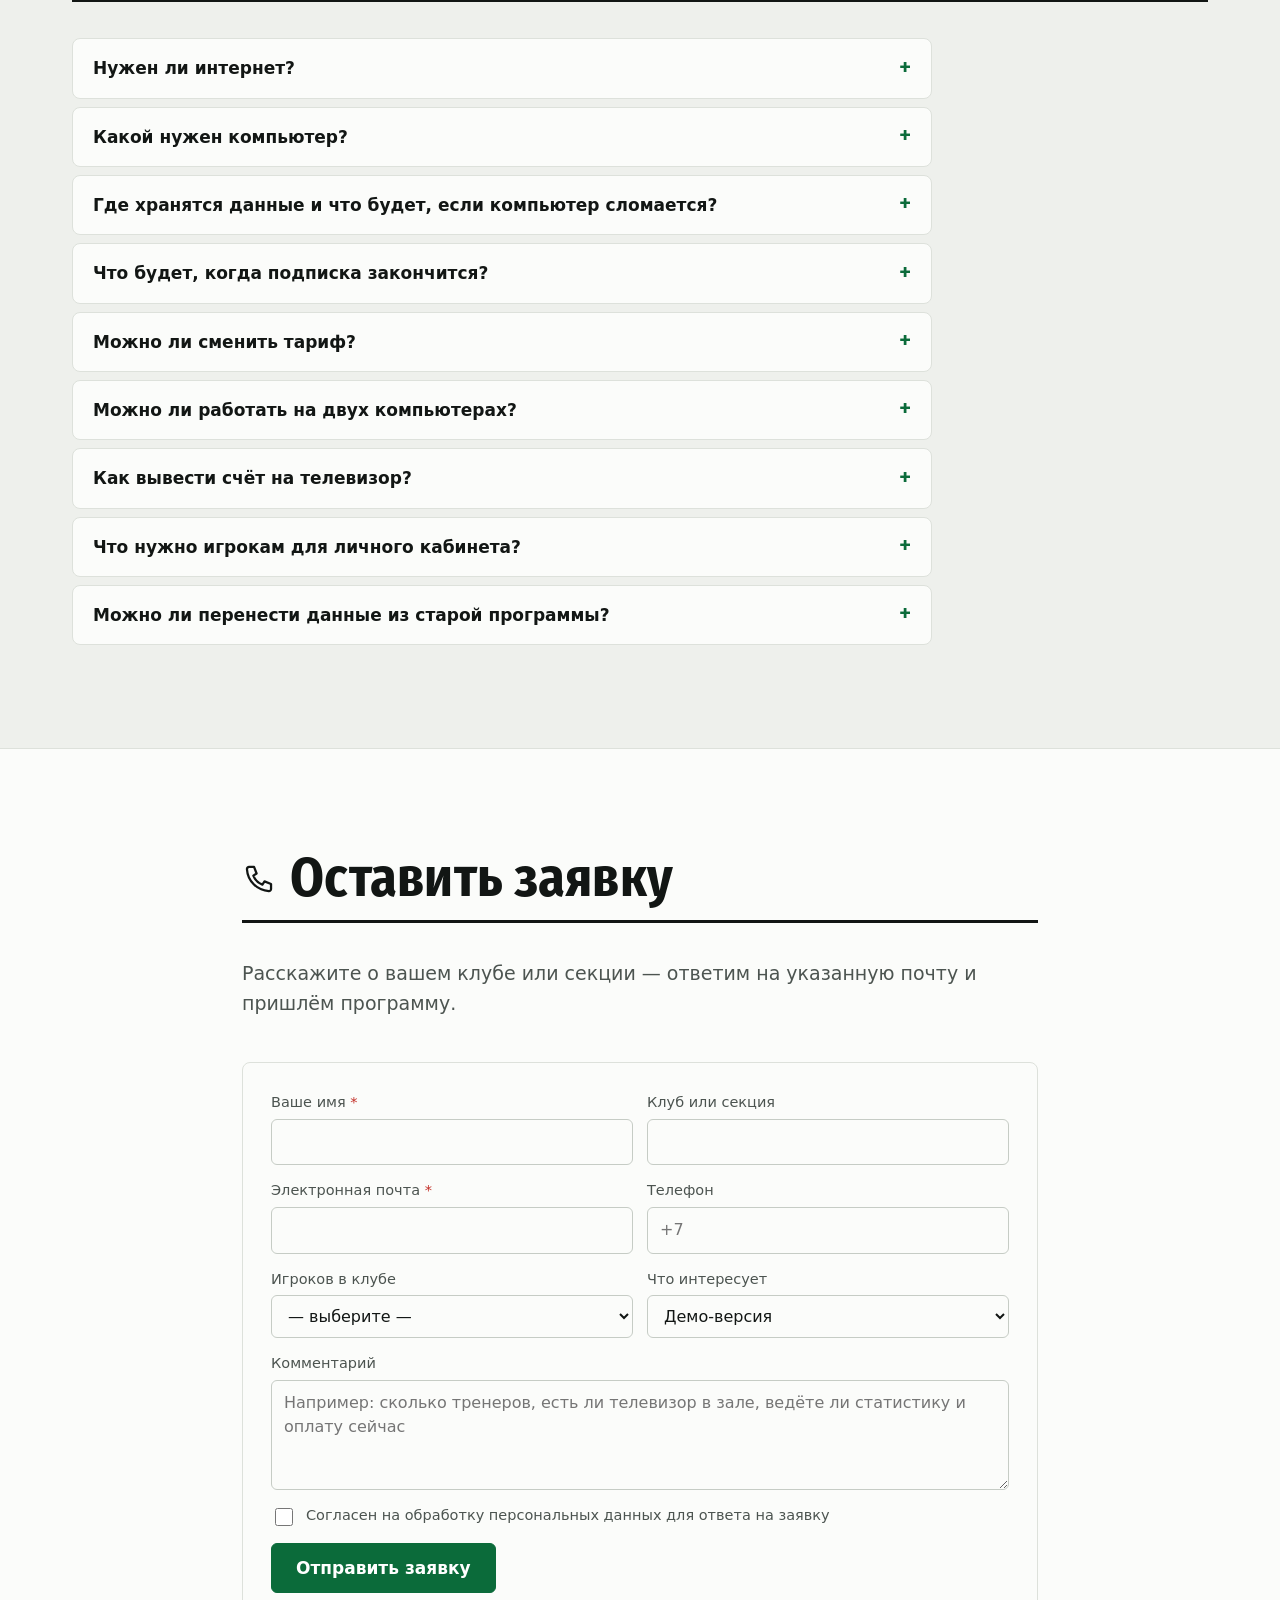
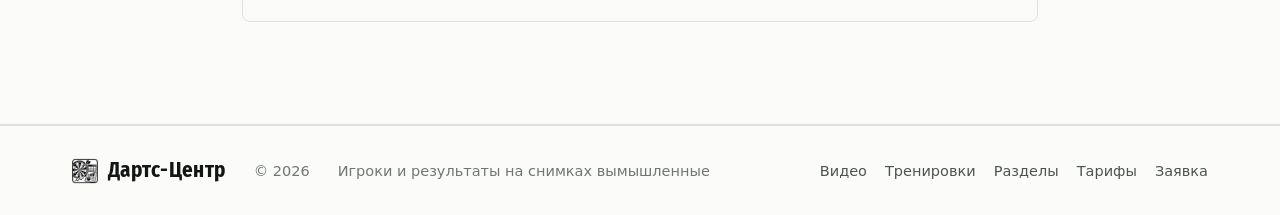
==== commit 454a72a2: "Дартс-Центр: новые возможности v95, видео, тарифы, заявки в IntraService - Программа переименована в" ====
--- a/index.html
+++ b/index.html
@@ -3,31 +3,31 @@
 <head>
 <meta charset="utf-8">
 <meta name="viewport" content="width=device-width, initial-scale=1">
-<title>Дартс Клуб — программа для тренера дартс-клуба и секции</title>
-<meta name="description" content="Дартс Клуб — программа для тренировок у мишени: шесть видов тренировок, табло на телевизор, сетка 501, итоги дня, рейтинги, анализ игроков, протоколы и личный кабинет игрока в смартфоне. Работает без интернета.">
+<title>Дартс-Центр — программа для тренера дартс-клуба и секции</title>
+<meta name="description" content="Дартс-Центр — программа для тренировок у мишени: шесть видов тренировок, табло на телевизор, сетка 501, итоги дня, рейтинги, анализ игроков, учёт оплаты, протоколы и личный кабинет игрока в смартфоне. Работает без интернета.">
 <meta name="theme-color" content="#fbfcfa">
 <meta property="og:type" content="website">
-<meta property="og:title" content="Дартс Клуб — программа для тренера дартс-клуба">
-<meta property="og:description" content="Тренировки у мишени, табло, сетка 501, рейтинги, анализ игроков и личный кабинет в смартфоне.">
+<meta property="og:title" content="Дартс-Центр — программа для тренера дартс-клуба">
+<meta property="og:description" content="Тренировки у мишени, табло, сетка 501, рейтинги, анализ игроков, оплата и личный кабинет в смартфоне.">
 <meta property="og:image" content="img/shots/br-board.webp">
-<link rel="icon" href="img/logo.svg" type="image/svg+xml">
+<link rel="icon" href="img/favicon.png" type="image/png">
 <link rel="preload" href="fonts/fira-sans-condensed-cyrillic-700-normal.woff2" as="font" type="font/woff2" crossorigin>
-<link rel="stylesheet" href="css/style.css">
+<link rel="stylesheet" href="css/style.css?v=6">
 </head>
 <body>
-<svg xmlns="http://www.w3.org/2000/svg" style="display:none" aria-hidden="true"><symbol id="i-play" viewBox="0 0 24 24" fill="none" stroke="currentColor" stroke-width="1.6" stroke-linecap="round" stroke-linejoin="round"><g transform="translate(5 19) rotate(45)"><path d="M0 0L0 -3.6"></path><path fill="currentColor" stroke="none" d="M-1.25 -3.4h2.5v5.2h-2.5z" transform="translate(0 -7)"></path><path d="M0 -10.2V-15.4"></path><path fill="#13854a" stroke="none" d="M0 -14.2L-3.2 -19.6L0 -17.6L3.2 -19.6Z"></path></g></symbol><symbol id="i-players" viewBox="0 0 24 24" fill="none" stroke="currentColor" stroke-width="1.6" stroke-linecap="round" stroke-linejoin="round"><circle cx="8" cy="7.5" r="3.2"></circle><circle cx="16.5" cy="8.5" r="2.7"></circle><path d="M2 20v-1a5.5 5.5 0 0 1 11 0v1M14 14.4a4.6 4.6 0 0 1 8 3.1V20"></path><circle fill="#d23a2f" stroke="none" cx="20" cy="4" r="1.6"></circle></symbol><symbol id="i-grid" viewBox="0 0 24 24" fill="none" stroke="currentColor" stroke-width="1.6" stroke-linecap="round" stroke-linejoin="round"><circle cx="8" cy="7.5" r="3.2"></circle><circle cx="16.5" cy="8.5" r="2.7"></circle><path d="M2 20v-1a5.5 5.5 0 0 1 11 0v1M14 14.4a4.6 4.6 0 0 1 8 3.1V20"></path><circle fill="#d23a2f" stroke="none" cx="20" cy="4" r="1.6"></circle></symbol><symbol id="i-train" viewBox="0 0 24 24" fill="none" stroke="currentColor" stroke-width="1.6" stroke-linecap="round" stroke-linejoin="round"><path d="M4 4.5h16a1.5 1.5 0 0 1 1.5 1.5v9.5a1.5 1.5 0 0 1-1.5 1.5H10l-5 4v-4H4a1.5 1.5 0 0 1-1.5-1.5V6A1.5 1.5 0 0 1 4 4.5z"></path><path d="M7 9h10M7 12.5h6"></path><circle fill="#d23a2f" stroke="none" cx="17.5" cy="12.5" r="1.4"></circle></symbol><symbol id="i-dash" viewBox="0 0 24 24" fill="none" stroke="currentColor" stroke-width="1.6" stroke-linecap="round" stroke-linejoin="round"><rect x="3" y="3" width="8" height="10" rx="1.5"></rect><rect x="13" y="3" width="8" height="6" rx="1.5"></rect><rect x="3" y="15" width="8" height="6" rx="1.5"></rect><rect x="13" y="11" width="8" height="10" rx="1.5"></rect><circle fill="#d23a2f" stroke="none" cx="17" cy="16" r="1.6"></circle><circle fill="#13854a" stroke="none" cx="7" cy="8" r="1.6"></circle></symbol><symbol id="i-club" viewBox="0 0 24 24" fill="none" stroke="currentColor" stroke-width="1.6" stroke-linecap="round" stroke-linejoin="round"><path d="M7 3h10v5a5 5 0 0 1-10 0z"></path><path d="M7 5H4v1.5A3.5 3.5 0 0 0 7.5 10M17 5h3v1.5A3.5 3.5 0 0 1 16.5 10M12 13v4M8 21h8M9.5 17h5l.8 4H8.7z"></path><circle fill="#13854a" stroke="none" cx="12" cy="7" r="2.6"></circle><circle fill="#d23a2f" stroke="none" cx="12" cy="7" r="1"></circle></symbol><symbol id="i-analysis" viewBox="0 0 24 24" fill="none" stroke="currentColor" stroke-width="1.6" stroke-linecap="round" stroke-linejoin="round"><circle cx="12" cy="12" r="10"></circle><circle fill="#13854a" stroke="none" cx="12" cy="12" r="6"></circle><circle fill="#d23a2f" stroke="none" cx="12" cy="12" r="2.8"></circle><path d="M12 1v4M12 19v4M1 12h4M19 12h4"></path></symbol><symbol id="i-charts" viewBox="0 0 24 24" fill="none" stroke="currentColor" stroke-width="1.6" stroke-linecap="round" stroke-linejoin="round"><path d="M3 21h18"></path><path d="M4 17l5-5 3.5 3L18.5 8.5"></path><path fill="#13854a" stroke="none" d="M18.5 8.5l-.3-4.6 4.6-.3-1.4 1.4 0 0-.5 2.6-2.6.5z"></path><circle fill="#d23a2f" stroke="none" cx="9" cy="12" r="1.3"></circle></symbol><symbol id="i-stats" viewBox="0 0 24 24" fill="none" stroke="currentColor" stroke-width="1.6" stroke-linecap="round" stroke-linejoin="round"><path d="M3 21h18"></path><rect x="4.5" y="12" width="3.5" height="7" rx=".8"></rect><rect fill="#13854a" stroke="none" x="10.25" y="7" width="3.5" height="12" rx=".8"></rect><rect x="16" y="10" width="3.5" height="9" rx=".8"></rect><circle fill="#d23a2f" stroke="none" cx="12" cy="4" r="1.6"></circle></symbol><symbol id="i-proto" viewBox="0 0 24 24" fill="none" stroke="currentColor" stroke-width="1.6" stroke-linecap="round" stroke-linejoin="round"><path d="M6 2.8h8.5L19 7.3V20a1.3 1.3 0 0 1-1.3 1.3H6A1.3 1.3 0 0 1 4.7 20V4.1A1.3 1.3 0 0 1 6 2.8z"></path><path d="M14.3 2.8v4.7H19M8 12h8M8 15.5h8M8 19h5"></path><circle fill="#d23a2f" stroke="none" cx="9" cy="8" r="1.4"></circle></symbol><symbol id="i-archive" viewBox="0 0 24 24" fill="none" stroke="currentColor" stroke-width="1.6" stroke-linecap="round" stroke-linejoin="round"><rect x="3" y="4" width="18" height="5" rx="1.5"></rect><path d="M5 9v10a2 2 0 0 0 2 2h10a2 2 0 0 0 2-2V9"></path><path d="M10 13h4"></path><circle fill="#d23a2f" stroke="none" cx="18.5" cy="6.5" r="1.1"></circle></symbol><symbol id="i-learn" viewBox="0 0 24 24" fill="none" stroke="currentColor" stroke-width="1.6" stroke-linecap="round" stroke-linejoin="round"><path d="M3 5.2c3-1.4 6-1.4 9 .6 3-2 6-2 9-.6v14c-3-1.4-6-1.4-9 .6-3-2-6-2-9-.6z"></path><path d="M12 5.8v14"></path><circle fill="#13854a" stroke="none" cx="7.5" cy="10" r="1.6"></circle><circle fill="#d23a2f" stroke="none" cx="16.5" cy="10" r="1.6"></circle></symbol><symbol id="i-settings" viewBox="0 0 24 24" fill="none" stroke="currentColor" stroke-width="1.6" stroke-linecap="round" stroke-linejoin="round"><circle cx="12" cy="12" r="3.2"></circle><path d="M12 2.5v2.6M12 18.9v2.6M21.5 12h-2.6M5.1 12H2.5M18.7 5.3l-1.8 1.8M7.1 16.9l-1.8 1.8M18.7 18.7l-1.8-1.8M7.1 7.1L5.3 5.3"></path><circle cx="12" cy="12" r="6.6"></circle><circle fill="#d23a2f" stroke="none" cx="12" cy="12" r="1.2"></circle></symbol><symbol id="i-g-501" viewBox="0 0 24 24" fill="none" stroke="currentColor" stroke-width="1.6" stroke-linecap="round" stroke-linejoin="round"><g transform="translate(5 19) rotate(45)"><path d="M0 0L0 -3.6"></path><path fill="currentColor" stroke="none" d="M-1.25 -3.4h2.5v5.2h-2.5z" transform="translate(0 -7)"></path><path d="M0 -10.2V-15.4"></path><path fill="#13854a" stroke="none" d="M0 -14.2L-3.2 -19.6L0 -17.6L3.2 -19.6Z"></path></g></symbol><symbol id="i-g-br" viewBox="0 0 24 24" fill="none" stroke="currentColor" stroke-width="1.6" stroke-linecap="round" stroke-linejoin="round"><circle cx="12" cy="12" r="10"></circle><path fill="#d23a2f" stroke="none" d="M10.44 2.12 A10 10 0 0 1 13.56 2.12 L13.31 3.70 A8.4 8.4 0 0 0 10.69 3.70Z"></path><path fill="#13854a" stroke="none" d="M13.56 2.12 A10 10 0 0 1 16.54 3.09 L15.81 4.52 A8.4 8.4 0 0 0 13.31 3.70Z"></path><path fill="#d23a2f" stroke="none" d="M11.00 5.68 A6.4 6.4 0 0 1 13.00 5.68 L12.78 7.06 A5 5 0 0 0 11.22 7.06Z"></path><path fill="#13854a" stroke="none" d="M13.00 5.68 A6.4 6.4 0 0 1 14.91 6.30 L14.27 7.54 A5 5 0 0 0 12.78 7.06Z"></path><circle cx="12" cy="12" r="6.4"></circle><path d="M12.00 22.00L12.00 14.60M12.00 9.40L12.00 2.00"></path><path d="M6.12 20.09L10.47 14.10M13.53 9.90L17.88 3.91"></path><path d="M2.49 15.09L9.53 12.80M14.47 11.20L21.51 8.91"></path><path d="M2.49 8.91L9.53 11.20M14.47 12.80L21.51 15.09"></path><path d="M6.12 3.91L10.47 9.90M13.53 14.10L17.88 20.09"></path><circle fill="#13854a" stroke="none" cx="12" cy="12" r="2.6"></circle><circle fill="#d23a2f" stroke="none" cx="12" cy="12" r="1.1"></circle></symbol><symbol id="i-g-sr" viewBox="0 0 24 24" fill="none" stroke="currentColor" stroke-width="1.6" stroke-linecap="round" stroke-linejoin="round"><circle cx="12" cy="12" r="10" stroke-dasharray="2 2.2"></circle><path d="M12 2a10 10 0 0 1 0 20z" fill="none"></path><path fill="#d23a2f" stroke="none" d="M12 2a10 10 0 0 1 9.2 6L19.6 8.7A8.3 8.3 0 0 0 12 3.7z"></path><path fill="#13854a" stroke="none" d="M21.2 8a10 10 0 0 1 0 8l-1.6-.7a8.3 8.3 0 0 0 0-6.6z"></path><path d="M12 6.4a5.6 5.6 0 0 1 0 11.2"></path><circle fill="#13854a" stroke="none" cx="12" cy="12" r="2.4"></circle><circle fill="#d23a2f" stroke="none" cx="12" cy="12" r="1"></circle></symbol><symbol id="i-g-s20" viewBox="0 0 24 24" fill="none" stroke="currentColor" stroke-width="1.6" stroke-linecap="round" stroke-linejoin="round"><path d="M12 22.5L5.6 2.6A20 20 0 0 1 18.4 2.6Z"></path><path fill="#d23a2f" stroke="none" d="M5.6 2.6A20 20 0 0 1 18.4 2.6L17.6 5.1A17.4 17.4 0 0 0 6.4 5.1Z"></path><path fill="#d23a2f" stroke="none" d="M8.1 10.4A12.2 12.2 0 0 1 15.9 10.4L15.2 12.6A10 10 0 0 0 8.8 12.6Z"></path><circle fill="#13854a" stroke="none" cx="12" cy="20" r="1.5"></circle></symbol><symbol id="i-g-sc" viewBox="0 0 24 24" fill="none" stroke="currentColor" stroke-width="1.6" stroke-linecap="round" stroke-linejoin="round"><path fill="#d23a2f" stroke="none" d="M3.5 17.2Q12 14.6 20.5 17.2L19.3 21.4Q12 19.4 4.7 21.4Z"></path><g transform="translate(8 18.2) rotate(-16)"><path d="M0 0L0 -3.6"></path><path fill="currentColor" stroke="none" d="M-1.25 -3.4h2.5v5.2h-2.5z" transform="translate(0 -7)"></path><path d="M0 -10.2V-11.4"></path><path fill="#13854a" stroke="none" d="M0 -10.2L-3.2 -15.6L0 -13.6L3.2 -15.6Z"></path></g><g transform="translate(12 17.6) rotate(0)"><path d="M0 0L0 -3.6"></path><path fill="currentColor" stroke="none" d="M-1.25 -3.4h2.5v5.2h-2.5z" transform="translate(0 -7)"></path><path d="M0 -10.2V-11.9"></path><path fill="#13854a" stroke="none" d="M0 -10.7L-3.2 -16.1L0 -14.1L3.2 -16.1Z"></path></g><g transform="translate(16 18.2) rotate(16)"><path d="M0 0L0 -3.6"></path><path fill="currentColor" stroke="none" d="M-1.25 -3.4h2.5v5.2h-2.5z" transform="translate(0 -7)"></path><path d="M0 -10.2V-11.4"></path><path fill="#13854a" stroke="none" d="M0 -10.2L-3.2 -15.6L0 -13.6L3.2 -15.6Z"></path></g></symbol><symbol id="i-g-dbl" viewBox="0 0 24 24" fill="none" stroke="currentColor" stroke-width="1.6" stroke-linecap="round" stroke-linejoin="round"><circle cx="12" cy="12" r="10"></circle><circle cx="12" cy="12" r="8.4"></circle><path fill="#d23a2f" stroke="none" d="M10.44 2.12 A10 10 0 0 1 13.56 2.12 L13.31 3.70 A8.4 8.4 0 0 0 10.69 3.70Z"></path><path fill="#13854a" stroke="none" d="M20.91 7.46 A10 10 0 0 1 21.88 10.44 L20.30 10.69 A8.4 8.4 0 0 0 19.48 8.19Z"></path><path fill="#d23a2f" stroke="none" d="M19.07 19.07 A10 10 0 0 1 16.54 20.91 L15.81 19.48 A8.4 8.4 0 0 0 17.94 17.94Z"></path><path fill="#13854a" stroke="none" d="M7.46 20.91 A10 10 0 0 1 4.93 19.07 L6.06 17.94 A8.4 8.4 0 0 0 8.19 19.48Z"></path><path fill="#d23a2f" stroke="none" d="M2.12 10.44 A10 10 0 0 1 3.09 7.46 L4.52 8.19 A8.4 8.4 0 0 0 3.70 10.69Z"></path><circle cx="12" cy="12" r="4.5"></circle><circle fill="#13854a" stroke="none" cx="12" cy="12" r="1.6"></circle></symbol><symbol id="i-tv" viewBox="0 0 24 24" fill="none" stroke="currentColor" stroke-width="1.6" stroke-linecap="round" stroke-linejoin="round"><rect x="2.5" y="4" width="19" height="12.5" rx="1.5"/><path d="M8 20.5h8M12 16.5v4"/><circle cx="12" cy="10.2" r="2.2" fill="#d23a2f" stroke="none"/></symbol><symbol id="i-phone" viewBox="0 0 24 24" fill="none" stroke="currentColor" stroke-width="1.6" stroke-linecap="round" stroke-linejoin="round"><rect x="6.5" y="2.5" width="11" height="19" rx="2.2"/><path d="M10.5 18.5h3"/><circle cx="12" cy="9" r="2" fill="#13854a" stroke="none"/></symbol><symbol id="i-mail" viewBox="0 0 24 24" fill="none" stroke="currentColor" stroke-width="1.6" stroke-linecap="round" stroke-linejoin="round"><rect x="2.5" y="5" width="19" height="14" rx="1.5"/><path d="M3 6.5l9 6.5 9-6.5"/><circle cx="19" cy="5.5" r="1.8" fill="#d23a2f" stroke="none"/></symbol><symbol id="i-voice" viewBox="0 0 24 24" fill="none" stroke="currentColor" stroke-width="1.6" stroke-linecap="round" stroke-linejoin="round"><path d="M4 9.5h3.2L12 5.5v13l-4.8-4H4z"/><path d="M15.5 9a4 4 0 0 1 0 6M18 6.5a7.5 7.5 0 0 1 0 11"/></symbol><symbol id="i-offline" viewBox="0 0 24 24" fill="none" stroke="currentColor" stroke-width="1.6" stroke-linecap="round" stroke-linejoin="round"><rect x="3" y="4" width="18" height="12" rx="1.5"/><path d="M8.5 20h7M12 16v4"/><path d="M8 10.5l2.6 2.4L16 8" stroke="#13854a"/></symbol><symbol id="i-backup" viewBox="0 0 24 24" fill="none" stroke="currentColor" stroke-width="1.6" stroke-linecap="round" stroke-linejoin="round"><path d="M7 18.5a4.5 4.5 0 0 1-.6-8.96A6 6 0 0 1 18 9a4 4 0 0 1-.5 7.97"/><path d="M12 12v8M9 17l3 3 3-3"/><circle cx="18" cy="6" r="1.6" fill="#13854a" stroke="none"/></symbol><symbol id="i-import" viewBox="0 0 24 24" fill="none" stroke="currentColor" stroke-width="1.6" stroke-linecap="round" stroke-linejoin="round"><path d="M14 3H7a1.5 1.5 0 0 0-1.5 1.5v15A1.5 1.5 0 0 0 7 21h10a1.5 1.5 0 0 0 1.5-1.5V7.5z"/><path d="M14 3v4.5h4.5M12 10.5v6M9.3 13.8L12 16.5l2.7-2.7"/></symbol><symbol id="i-wifi" viewBox="0 0 24 24" fill="none" stroke="currentColor" stroke-width="1.6" stroke-linecap="round" stroke-linejoin="round"><path d="M2.5 9a14 14 0 0 1 19 0M5.5 12.3a9.5 9.5 0 0 1 13 0M8.6 15.5a5 5 0 0 1 6.8 0"/><circle cx="12" cy="19" r="1.5" fill="#d23a2f" stroke="none"/></symbol><symbol id="i-key" viewBox="0 0 24 24" fill="none" stroke="currentColor" stroke-width="1.6" stroke-linecap="round" stroke-linejoin="round"><circle cx="8" cy="15" r="4.5"/><path d="M11.3 11.7L20 3M16.5 6.5l2.5 2.5M14.5 8.5l2 2"/><circle cx="8" cy="15" r="1.4" fill="#13854a" stroke="none"/></symbol><symbol id="i-vk" viewBox="0 0 24 24" fill="none" stroke="currentColor" stroke-width="1.6" stroke-linecap="round" stroke-linejoin="round"><rect x="2.5" y="2.5" width="19" height="19" rx="5"/><path d="M6.5 8.5c.3 4.2 2.6 7 6.3 7h.4v-2.6c1.3.1 2.3 1.1 2.7 2.6h2c-.5-1.9-1.8-3-2.6-3.4.8-.5 2-1.7 2.3-3.6h-1.8c-.4 1.5-1.5 2.7-2.6 2.8V8.5h-1.8v5c-1.1-.3-2.6-1.7-2.7-5z" fill="currentColor" stroke="none"/></symbol><symbol id="i-tg" viewBox="0 0 24 24" fill="none" stroke="currentColor" stroke-width="1.6" stroke-linecap="round" stroke-linejoin="round"><path d="M21 4.5L3 11.4l5.6 2 2 6.1 3.1-3.6 4.6 3.6z"/><path d="M8.6 13.4l9-6.3-6.9 7.9"/></symbol><symbol id="i-call" viewBox="0 0 24 24" fill="none" stroke="currentColor" stroke-width="1.6" stroke-linecap="round" stroke-linejoin="round"><path d="M5 3.5h3.5l1.8 4.6-2.3 1.5a11 11 0 0 0 6.4 6.4l1.5-2.3 4.6 1.8V19a1.5 1.5 0 0 1-1.6 1.5C10.6 20 4 13.4 3.5 5.1A1.5 1.5 0 0 1 5 3.5z"/></symbol><symbol id="i-check" viewBox="0 0 24 24" fill="none" stroke="currentColor" stroke-width="1.6" stroke-linecap="round" stroke-linejoin="round"><path d="M5 12.5l4.5 4.5L19 7.5"/></symbol><symbol id="i-cross" viewBox="0 0 24 24" fill="none" stroke="currentColor" stroke-width="1.6" stroke-linecap="round" stroke-linejoin="round"><path d="M6 6l12 12M18 6L6 18"/></symbol><symbol id="i-qr" viewBox="0 0 24 24" fill="none" stroke="currentColor" stroke-width="1.6" stroke-linecap="round" stroke-linejoin="round"><rect x="3" y="3" width="7" height="7" rx="1"/><rect x="14" y="3" width="7" height="7" rx="1"/><rect x="3" y="14" width="7" height="7" rx="1"/><path d="M14 14h3v3M21 14v1M14 20h1M17.5 20.5H21v-3"/><rect x="5.5" y="5.5" width="2" height="2" fill="currentColor" stroke="none"/><rect x="16.5" y="5.5" width="2" height="2" fill="currentColor" stroke="none"/><rect x="5.5" y="16.5" width="2" height="2" fill="#13854a" stroke="none"/></symbol><symbol id="i-print" viewBox="0 0 24 24" fill="none" stroke="currentColor" stroke-width="1.6" stroke-linecap="round" stroke-linejoin="round"><path d="M7 8V3.5h10V8"/><rect x="3" y="8" width="18" height="8.5" rx="1.5"/><path d="M7 14h10v6.5H7z"/><circle cx="17.5" cy="11" r="1" fill="#d23a2f" stroke="none"/></symbol><symbol id="i-zoom" viewBox="0 0 24 24" fill="none" stroke="currentColor" stroke-width="1.6" stroke-linecap="round" stroke-linejoin="round"><circle cx="10.5" cy="10.5" r="6.5"/><path d="M15.5 15.5L21 21M10.5 7.5v6M7.5 10.5h6"/></symbol></svg>
+<svg xmlns="http://www.w3.org/2000/svg" style="display:none" aria-hidden="true"><symbol id="i-play" viewBox="0 0 24 24" fill="none" stroke="currentColor" stroke-width="1.6" stroke-linecap="round" stroke-linejoin="round"><g transform="translate(5 19) rotate(45)"><path d="M0 0L0 -3.6"></path><path fill="currentColor" stroke="none" d="M-1.25 -3.4h2.5v5.2h-2.5z" transform="translate(0 -7)"></path><path d="M0 -10.2V-15.4"></path><path fill="#13854a" stroke="none" d="M0 -14.2L-3.2 -19.6L0 -17.6L3.2 -19.6Z"></path></g></symbol><symbol id="i-players" viewBox="0 0 24 24" fill="none" stroke="currentColor" stroke-width="1.6" stroke-linecap="round" stroke-linejoin="round"><circle cx="8" cy="7.5" r="3.2"></circle><circle cx="16.5" cy="8.5" r="2.7"></circle><path d="M2 20v-1a5.5 5.5 0 0 1 11 0v1M14 14.4a4.6 4.6 0 0 1 8 3.1V20"></path><circle fill="#d23a2f" stroke="none" cx="20" cy="4" r="1.6"></circle></symbol><symbol id="i-grid" viewBox="0 0 24 24" fill="none" stroke="currentColor" stroke-width="1.6" stroke-linecap="round" stroke-linejoin="round"><circle cx="8" cy="7.5" r="3.2"></circle><circle cx="16.5" cy="8.5" r="2.7"></circle><path d="M2 20v-1a5.5 5.5 0 0 1 11 0v1M14 14.4a4.6 4.6 0 0 1 8 3.1V20"></path><circle fill="#d23a2f" stroke="none" cx="20" cy="4" r="1.6"></circle></symbol><symbol id="i-train" viewBox="0 0 24 24" fill="none" stroke="currentColor" stroke-width="1.6" stroke-linecap="round" stroke-linejoin="round"><path d="M4 4.5h16a1.5 1.5 0 0 1 1.5 1.5v9.5a1.5 1.5 0 0 1-1.5 1.5H10l-5 4v-4H4a1.5 1.5 0 0 1-1.5-1.5V6A1.5 1.5 0 0 1 4 4.5z"></path><path d="M7 9h10M7 12.5h6"></path><circle fill="#d23a2f" stroke="none" cx="17.5" cy="12.5" r="1.4"></circle></symbol><symbol id="i-dash" viewBox="0 0 24 24" fill="none" stroke="currentColor" stroke-width="1.6" stroke-linecap="round" stroke-linejoin="round"><rect x="3" y="3" width="8" height="10" rx="1.5"></rect><rect x="13" y="3" width="8" height="6" rx="1.5"></rect><rect x="3" y="15" width="8" height="6" rx="1.5"></rect><rect x="13" y="11" width="8" height="10" rx="1.5"></rect><circle fill="#d23a2f" stroke="none" cx="17" cy="16" r="1.6"></circle><circle fill="#13854a" stroke="none" cx="7" cy="8" r="1.6"></circle></symbol><symbol id="i-club" viewBox="0 0 24 24" fill="none" stroke="currentColor" stroke-width="1.6" stroke-linecap="round" stroke-linejoin="round"><path d="M7 3h10v5a5 5 0 0 1-10 0z"></path><path d="M7 5H4v1.5A3.5 3.5 0 0 0 7.5 10M17 5h3v1.5A3.5 3.5 0 0 1 16.5 10M12 13v4M8 21h8M9.5 17h5l.8 4H8.7z"></path><circle fill="#13854a" stroke="none" cx="12" cy="7" r="2.6"></circle><circle fill="#d23a2f" stroke="none" cx="12" cy="7" r="1"></circle></symbol><symbol id="i-analysis" viewBox="0 0 24 24" fill="none" stroke="currentColor" stroke-width="1.6" stroke-linecap="round" stroke-linejoin="round"><circle cx="12" cy="12" r="10"></circle><circle fill="#13854a" stroke="none" cx="12" cy="12" r="6"></circle><circle fill="#d23a2f" stroke="none" cx="12" cy="12" r="2.8"></circle><path d="M12 1v4M12 19v4M1 12h4M19 12h4"></path></symbol><symbol id="i-charts" viewBox="0 0 24 24" fill="none" stroke="currentColor" stroke-width="1.6" stroke-linecap="round" stroke-linejoin="round"><path d="M3 21h18"></path><path d="M4 17l5-5 3.5 3L18.5 8.5"></path><path fill="#13854a" stroke="none" d="M18.5 8.5l-.3-4.6 4.6-.3-1.4 1.4 0 0-.5 2.6-2.6.5z"></path><circle fill="#d23a2f" stroke="none" cx="9" cy="12" r="1.3"></circle></symbol><symbol id="i-stats" viewBox="0 0 24 24" fill="none" stroke="currentColor" stroke-width="1.6" stroke-linecap="round" stroke-linejoin="round"><path d="M3 21h18"></path><rect x="4.5" y="12" width="3.5" height="7" rx=".8"></rect><rect fill="#13854a" stroke="none" x="10.25" y="7" width="3.5" height="12" rx=".8"></rect><rect x="16" y="10" width="3.5" height="9" rx=".8"></rect><circle fill="#d23a2f" stroke="none" cx="12" cy="4" r="1.6"></circle></symbol><symbol id="i-proto" viewBox="0 0 24 24" fill="none" stroke="currentColor" stroke-width="1.6" stroke-linecap="round" stroke-linejoin="round"><path d="M6 2.8h8.5L19 7.3V20a1.3 1.3 0 0 1-1.3 1.3H6A1.3 1.3 0 0 1 4.7 20V4.1A1.3 1.3 0 0 1 6 2.8z"></path><path d="M14.3 2.8v4.7H19M8 12h8M8 15.5h8M8 19h5"></path><circle fill="#d23a2f" stroke="none" cx="9" cy="8" r="1.4"></circle></symbol><symbol id="i-archive" viewBox="0 0 24 24" fill="none" stroke="currentColor" stroke-width="1.6" stroke-linecap="round" stroke-linejoin="round"><rect x="3" y="4" width="18" height="5" rx="1.5"></rect><path d="M5 9v10a2 2 0 0 0 2 2h10a2 2 0 0 0 2-2V9"></path><path d="M10 13h4"></path><circle fill="#d23a2f" stroke="none" cx="18.5" cy="6.5" r="1.1"></circle></symbol><symbol id="i-learn" viewBox="0 0 24 24" fill="none" stroke="currentColor" stroke-width="1.6" stroke-linecap="round" stroke-linejoin="round"><path d="M3 5.2c3-1.4 6-1.4 9 .6 3-2 6-2 9-.6v14c-3-1.4-6-1.4-9 .6-3-2-6-2-9-.6z"></path><path d="M12 5.8v14"></path><circle fill="#13854a" stroke="none" cx="7.5" cy="10" r="1.6"></circle><circle fill="#d23a2f" stroke="none" cx="16.5" cy="10" r="1.6"></circle></symbol><symbol id="i-settings" viewBox="0 0 24 24" fill="none" stroke="currentColor" stroke-width="1.6" stroke-linecap="round" stroke-linejoin="round"><circle cx="12" cy="12" r="3.2"></circle><path d="M12 2.5v2.6M12 18.9v2.6M21.5 12h-2.6M5.1 12H2.5M18.7 5.3l-1.8 1.8M7.1 16.9l-1.8 1.8M18.7 18.7l-1.8-1.8M7.1 7.1L5.3 5.3"></path><circle cx="12" cy="12" r="6.6"></circle><circle fill="#d23a2f" stroke="none" cx="12" cy="12" r="1.2"></circle></symbol><symbol id="i-g-501" viewBox="0 0 24 24" fill="none" stroke="currentColor" stroke-width="1.6" stroke-linecap="round" stroke-linejoin="round"><g transform="translate(5 19) rotate(45)"><path d="M0 0L0 -3.6"></path><path fill="currentColor" stroke="none" d="M-1.25 -3.4h2.5v5.2h-2.5z" transform="translate(0 -7)"></path><path d="M0 -10.2V-15.4"></path><path fill="#13854a" stroke="none" d="M0 -14.2L-3.2 -19.6L0 -17.6L3.2 -19.6Z"></path></g></symbol><symbol id="i-g-br" viewBox="0 0 24 24" fill="none" stroke="currentColor" stroke-width="1.6" stroke-linecap="round" stroke-linejoin="round"><circle cx="12" cy="12" r="10"></circle><path fill="#d23a2f" stroke="none" d="M10.44 2.12 A10 10 0 0 1 13.56 2.12 L13.31 3.70 A8.4 8.4 0 0 0 10.69 3.70Z"></path><path fill="#13854a" stroke="none" d="M13.56 2.12 A10 10 0 0 1 16.54 3.09 L15.81 4.52 A8.4 8.4 0 0 0 13.31 3.70Z"></path><path fill="#d23a2f" stroke="none" d="M11.00 5.68 A6.4 6.4 0 0 1 13.00 5.68 L12.78 7.06 A5 5 0 0 0 11.22 7.06Z"></path><path fill="#13854a" stroke="none" d="M13.00 5.68 A6.4 6.4 0 0 1 14.91 6.30 L14.27 7.54 A5 5 0 0 0 12.78 7.06Z"></path><circle cx="12" cy="12" r="6.4"></circle><path d="M12.00 22.00L12.00 14.60M12.00 9.40L12.00 2.00"></path><path d="M6.12 20.09L10.47 14.10M13.53 9.90L17.88 3.91"></path><path d="M2.49 15.09L9.53 12.80M14.47 11.20L21.51 8.91"></path><path d="M2.49 8.91L9.53 11.20M14.47 12.80L21.51 15.09"></path><path d="M6.12 3.91L10.47 9.90M13.53 14.10L17.88 20.09"></path><circle fill="#13854a" stroke="none" cx="12" cy="12" r="2.6"></circle><circle fill="#d23a2f" stroke="none" cx="12" cy="12" r="1.1"></circle></symbol><symbol id="i-g-sr" viewBox="0 0 24 24" fill="none" stroke="currentColor" stroke-width="1.6" stroke-linecap="round" stroke-linejoin="round"><circle cx="12" cy="12" r="10" stroke-dasharray="2 2.2"></circle><path d="M12 2a10 10 0 0 1 0 20z" fill="none"></path><path fill="#d23a2f" stroke="none" d="M12 2a10 10 0 0 1 9.2 6L19.6 8.7A8.3 8.3 0 0 0 12 3.7z"></path><path fill="#13854a" stroke="none" d="M21.2 8a10 10 0 0 1 0 8l-1.6-.7a8.3 8.3 0 0 0 0-6.6z"></path><path d="M12 6.4a5.6 5.6 0 0 1 0 11.2"></path><circle fill="#13854a" stroke="none" cx="12" cy="12" r="2.4"></circle><circle fill="#d23a2f" stroke="none" cx="12" cy="12" r="1"></circle></symbol><symbol id="i-g-s20" viewBox="0 0 24 24" fill="none" stroke="currentColor" stroke-width="1.6" stroke-linecap="round" stroke-linejoin="round"><path d="M12 22.5L5.6 2.6A20 20 0 0 1 18.4 2.6Z"></path><path fill="#d23a2f" stroke="none" d="M5.6 2.6A20 20 0 0 1 18.4 2.6L17.6 5.1A17.4 17.4 0 0 0 6.4 5.1Z"></path><path fill="#d23a2f" stroke="none" d="M8.1 10.4A12.2 12.2 0 0 1 15.9 10.4L15.2 12.6A10 10 0 0 0 8.8 12.6Z"></path><circle fill="#13854a" stroke="none" cx="12" cy="20" r="1.5"></circle></symbol><symbol id="i-g-sc" viewBox="0 0 24 24" fill="none" stroke="currentColor" stroke-width="1.6" stroke-linecap="round" stroke-linejoin="round"><path fill="#d23a2f" stroke="none" d="M3.5 17.2Q12 14.6 20.5 17.2L19.3 21.4Q12 19.4 4.7 21.4Z"></path><g transform="translate(8 18.2) rotate(-16)"><path d="M0 0L0 -3.6"></path><path fill="currentColor" stroke="none" d="M-1.25 -3.4h2.5v5.2h-2.5z" transform="translate(0 -7)"></path><path d="M0 -10.2V-11.4"></path><path fill="#13854a" stroke="none" d="M0 -10.2L-3.2 -15.6L0 -13.6L3.2 -15.6Z"></path></g><g transform="translate(12 17.6) rotate(0)"><path d="M0 0L0 -3.6"></path><path fill="currentColor" stroke="none" d="M-1.25 -3.4h2.5v5.2h-2.5z" transform="translate(0 -7)"></path><path d="M0 -10.2V-11.9"></path><path fill="#13854a" stroke="none" d="M0 -10.7L-3.2 -16.1L0 -14.1L3.2 -16.1Z"></path></g><g transform="translate(16 18.2) rotate(16)"><path d="M0 0L0 -3.6"></path><path fill="currentColor" stroke="none" d="M-1.25 -3.4h2.5v5.2h-2.5z" transform="translate(0 -7)"></path><path d="M0 -10.2V-11.4"></path><path fill="#13854a" stroke="none" d="M0 -10.2L-3.2 -15.6L0 -13.6L3.2 -15.6Z"></path></g></symbol><symbol id="i-g-dbl" viewBox="0 0 24 24" fill="none" stroke="currentColor" stroke-width="1.6" stroke-linecap="round" stroke-linejoin="round"><circle cx="12" cy="12" r="10"></circle><circle cx="12" cy="12" r="8.4"></circle><path fill="#d23a2f" stroke="none" d="M10.44 2.12 A10 10 0 0 1 13.56 2.12 L13.31 3.70 A8.4 8.4 0 0 0 10.69 3.70Z"></path><path fill="#13854a" stroke="none" d="M20.91 7.46 A10 10 0 0 1 21.88 10.44 L20.30 10.69 A8.4 8.4 0 0 0 19.48 8.19Z"></path><path fill="#d23a2f" stroke="none" d="M19.07 19.07 A10 10 0 0 1 16.54 20.91 L15.81 19.48 A8.4 8.4 0 0 0 17.94 17.94Z"></path><path fill="#13854a" stroke="none" d="M7.46 20.91 A10 10 0 0 1 4.93 19.07 L6.06 17.94 A8.4 8.4 0 0 0 8.19 19.48Z"></path><path fill="#d23a2f" stroke="none" d="M2.12 10.44 A10 10 0 0 1 3.09 7.46 L4.52 8.19 A8.4 8.4 0 0 0 3.70 10.69Z"></path><circle cx="12" cy="12" r="4.5"></circle><circle fill="#13854a" stroke="none" cx="12" cy="12" r="1.6"></circle></symbol><symbol id="i-tv" viewBox="0 0 24 24" fill="none" stroke="currentColor" stroke-width="1.6" stroke-linecap="round" stroke-linejoin="round"><rect x="2.5" y="4" width="19" height="12.5" rx="1.5"/><path d="M8 20.5h8M12 16.5v4"/><circle cx="12" cy="10.2" r="2.2" fill="#d23a2f" stroke="none"/></symbol><symbol id="i-phone" viewBox="0 0 24 24" fill="none" stroke="currentColor" stroke-width="1.6" stroke-linecap="round" stroke-linejoin="round"><rect x="6.5" y="2.5" width="11" height="19" rx="2.2"/><path d="M10.5 18.5h3"/><circle cx="12" cy="9" r="2" fill="#13854a" stroke="none"/></symbol><symbol id="i-mail" viewBox="0 0 24 24" fill="none" stroke="currentColor" stroke-width="1.6" stroke-linecap="round" stroke-linejoin="round"><rect x="2.5" y="5" width="19" height="14" rx="1.5"/><path d="M3 6.5l9 6.5 9-6.5"/><circle cx="19" cy="5.5" r="1.8" fill="#d23a2f" stroke="none"/></symbol><symbol id="i-voice" viewBox="0 0 24 24" fill="none" stroke="currentColor" stroke-width="1.6" stroke-linecap="round" stroke-linejoin="round"><path d="M4 9.5h3.2L12 5.5v13l-4.8-4H4z"/><path d="M15.5 9a4 4 0 0 1 0 6M18 6.5a7.5 7.5 0 0 1 0 11"/></symbol><symbol id="i-offline" viewBox="0 0 24 24" fill="none" stroke="currentColor" stroke-width="1.6" stroke-linecap="round" stroke-linejoin="round"><rect x="3" y="4" width="18" height="12" rx="1.5"/><path d="M8.5 20h7M12 16v4"/><path d="M8 10.5l2.6 2.4L16 8" stroke="#13854a"/></symbol><symbol id="i-backup" viewBox="0 0 24 24" fill="none" stroke="currentColor" stroke-width="1.6" stroke-linecap="round" stroke-linejoin="round"><path d="M7 18.5a4.5 4.5 0 0 1-.6-8.96A6 6 0 0 1 18 9a4 4 0 0 1-.5 7.97"/><path d="M12 12v8M9 17l3 3 3-3"/><circle cx="18" cy="6" r="1.6" fill="#13854a" stroke="none"/></symbol><symbol id="i-import" viewBox="0 0 24 24" fill="none" stroke="currentColor" stroke-width="1.6" stroke-linecap="round" stroke-linejoin="round"><path d="M14 3H7a1.5 1.5 0 0 0-1.5 1.5v15A1.5 1.5 0 0 0 7 21h10a1.5 1.5 0 0 0 1.5-1.5V7.5z"/><path d="M14 3v4.5h4.5M12 10.5v6M9.3 13.8L12 16.5l2.7-2.7"/></symbol><symbol id="i-wifi" viewBox="0 0 24 24" fill="none" stroke="currentColor" stroke-width="1.6" stroke-linecap="round" stroke-linejoin="round"><path d="M2.5 9a14 14 0 0 1 19 0M5.5 12.3a9.5 9.5 0 0 1 13 0M8.6 15.5a5 5 0 0 1 6.8 0"/><circle cx="12" cy="19" r="1.5" fill="#d23a2f" stroke="none"/></symbol><symbol id="i-key" viewBox="0 0 24 24" fill="none" stroke="currentColor" stroke-width="1.6" stroke-linecap="round" stroke-linejoin="round"><circle cx="8" cy="15" r="4.5"/><path d="M11.3 11.7L20 3M16.5 6.5l2.5 2.5M14.5 8.5l2 2"/><circle cx="8" cy="15" r="1.4" fill="#13854a" stroke="none"/></symbol><symbol id="i-vk" viewBox="0 0 24 24" fill="none" stroke="currentColor" stroke-width="1.6" stroke-linecap="round" stroke-linejoin="round"><rect x="2.5" y="2.5" width="19" height="19" rx="5"/><path d="M6.5 8.5c.3 4.2 2.6 7 6.3 7h.4v-2.6c1.3.1 2.3 1.1 2.7 2.6h2c-.5-1.9-1.8-3-2.6-3.4.8-.5 2-1.7 2.3-3.6h-1.8c-.4 1.5-1.5 2.7-2.6 2.8V8.5h-1.8v5c-1.1-.3-2.6-1.7-2.7-5z" fill="currentColor" stroke="none"/></symbol><symbol id="i-tg" viewBox="0 0 24 24" fill="none" stroke="currentColor" stroke-width="1.6" stroke-linecap="round" stroke-linejoin="round"><path d="M21 4.5L3 11.4l5.6 2 2 6.1 3.1-3.6 4.6 3.6z"/><path d="M8.6 13.4l9-6.3-6.9 7.9"/></symbol><symbol id="i-call" viewBox="0 0 24 24" fill="none" stroke="currentColor" stroke-width="1.6" stroke-linecap="round" stroke-linejoin="round"><path d="M5 3.5h3.5l1.8 4.6-2.3 1.5a11 11 0 0 0 6.4 6.4l1.5-2.3 4.6 1.8V19a1.5 1.5 0 0 1-1.6 1.5C10.6 20 4 13.4 3.5 5.1A1.5 1.5 0 0 1 5 3.5z"/></symbol><symbol id="i-check" viewBox="0 0 24 24" fill="none" stroke="currentColor" stroke-width="1.6" stroke-linecap="round" stroke-linejoin="round"><path d="M5 12.5l4.5 4.5L19 7.5"/></symbol><symbol id="i-cross" viewBox="0 0 24 24" fill="none" stroke="currentColor" stroke-width="1.6" stroke-linecap="round" stroke-linejoin="round"><path d="M6 6l12 12M18 6L6 18"/></symbol><symbol id="i-qr" viewBox="0 0 24 24" fill="none" stroke="currentColor" stroke-width="1.6" stroke-linecap="round" stroke-linejoin="round"><rect x="3" y="3" width="7" height="7" rx="1"/><rect x="14" y="3" width="7" height="7" rx="1"/><rect x="3" y="14" width="7" height="7" rx="1"/><path d="M14 14h3v3M21 14v1M14 20h1M17.5 20.5H21v-3"/><rect x="5.5" y="5.5" width="2" height="2" fill="currentColor" stroke="none"/><rect x="16.5" y="5.5" width="2" height="2" fill="currentColor" stroke="none"/><rect x="5.5" y="16.5" width="2" height="2" fill="#13854a" stroke="none"/></symbol><symbol id="i-print" viewBox="0 0 24 24" fill="none" stroke="currentColor" stroke-width="1.6" stroke-linecap="round" stroke-linejoin="round"><path d="M7 8V3.5h10V8"/><rect x="3" y="8" width="18" height="8.5" rx="1.5"/><path d="M7 14h10v6.5H7z"/><circle cx="17.5" cy="11" r="1" fill="#d23a2f" stroke="none"/></symbol><symbol id="i-zoom" viewBox="0 0 24 24" fill="none" stroke="currentColor" stroke-width="1.6" stroke-linecap="round" stroke-linejoin="round"><circle cx="10.5" cy="10.5" r="6.5"/><path d="M15.5 15.5L21 21M10.5 7.5v6M7.5 10.5h6"/></symbol><symbol id="i-pay" viewBox="0 0 24 24" fill="none" stroke="currentColor" stroke-width="1.6" stroke-linecap="round" stroke-linejoin="round"><rect x="2.5" y="5.5" width="19" height="13" rx="1.8"/><path d="M2.5 9.5h19"/><path d="M10 15.5V12h2.2a1.3 1.3 0 0 1 0 2.6H9M9 15.5h3"/><circle cx="17.5" cy="14.5" r="1.6" fill="#13854a" stroke="none"/></symbol></svg>
 <a class="skip" href="#main">К содержанию</a>
 
 <header class="top">
   <div class="wrap top-in">
-    <a class="brand" href="#top" aria-label="Дартс Клуб — в начало"><img src="img/logo.svg" alt="" width="34" height="34">Дартс Клуб</a>
+    <a class="brand" href="#top" aria-label="Дартс-Центр — в начало"><img src="img/logo.png" alt="" width="34" height="34">Дартс-Центр</a>
     <nav class="nav" id="nav" aria-label="Разделы сайта">
+      <a href="#video"><svg class="ic"><use href="#i-tv"/></svg>Видео</a>
       <a href="#modes"><svg class="ic"><use href="#i-play"/></svg>Тренировки</a>
       <a href="#tour"><svg class="ic"><use href="#i-dash"/></svg>Разделы</a>
       <a href="#cabinet"><svg class="ic"><use href="#i-players"/></svg>Игрокам</a>
-      <a href="#prices"><svg class="ic"><use href="#i-club"/></svg>Цены</a>
+      <a href="#prices"><svg class="ic"><use href="#i-club"/></svg>Тарифы</a>
       <a href="#faq"><svg class="ic"><use href="#i-learn"/></svg>Вопросы</a>
-      <a href="#contact"><svg class="ic"><use href="#i-call"/></svg>Контакты</a>
     </nav>
     <a class="btn primary" href="#contact">Оставить заявку</a>
   </div>
@@ -39,11 +39,11 @@
   <div class="wrap">
     <div class="hero-grid">
       <div>
-        <h1>Дартс Клуб<span>программа для тренера дартс-клуба и секции</span></h1>
-        <p class="lead">Тренер вводит попадания прямо у мишени, а программа сама считает очки и рекорды, показывает счёт на табло, готовит итоги дня, рейтинги и разбор каждого игрока. Игроки видят свою статистику в смартфоне.</p>
+        <h1>Дартс-Центр<span>программа для тренера дартс-клуба и секции</span></h1>
+        <p class="lead">Тренер вводит попадания прямо у мишени, а программа сама считает очки и рекорды, показывает счёт на табло, готовит итоги дня, рейтинги, разбор каждого игрока и ведёт оплату занятий. Игроки видят свою статистику в смартфоне.</p>
         <div class="cta">
           <a class="btn primary lg" href="#contact">Оставить заявку</a>
-          <a class="btn lg" href="#tour">Посмотреть разделы</a>
+          <a class="btn lg" href="#video">Смотреть видео</a>
         </div>
         <div class="faces" aria-hidden="true">
           <img src="img/av/voronov.webp" alt=""><img src="img/av/melnikova.webp" alt=""><img src="img/av/karpov.webp" alt=""><img src="img/av/krylova.webp" alt=""><img src="img/av/orlov.webp" alt="">
@@ -51,27 +51,38 @@
       </div>
       <div class="hero-shot">
         <button class="shot" type="button" data-full="img/shots/br-board.webp" data-cap="Табло Большого раунда: фото, счёт и текущий сектор крупно">
-          <img src="img/shots/br-board.webp" width="1600" height="1000" alt="Табло Большого раунда: четыре игрока с фото и счётом, посередине текущий сектор 3">
+          <img src="img/shots/br-board.webp" width="1600" height="1000" alt="Табло Большого раунда: четыре игрока с фото и счётом, посередине текущий сектор">
         </button>
-        <button class="shot" type="button" data-full="img/shots/cab-home.webp" data-cap="Личный кабинет игрока в смартфоне" data-narrow>
-          <img src="img/shots/cab-home.webp" width="780" height="1688" alt="Личный кабинет игрока: тренировки и рекорды" style="aspect-ratio:780/1000;object-fit:cover;object-position:top">
+        <button class="shot" type="button" data-full="img/shots/cab-dash.webp" data-cap="Личный кабинет игрока в смартфоне" data-narrow>
+          <img src="img/shots/cab-dash.webp" width="780" height="1688" alt="Личный кабинет игрока: посещения и лучшие результаты" style="aspect-ratio:780/1000;object-fit:cover;object-position:top">
         </button>
       </div>
     </div>
     <div class="facts">
       <div class="fact"><svg class="ic"><use href="#i-offline"/></svg><div><b>Работает без интернета</b><small>один файл, открывается в браузере на компьютере тренера</small></div></div>
       <div class="fact"><svg class="ic"><use href="#i-g-br"/></svg><div><b>Шесть видов тренировок</b><small>от Большого раунда до игры 501</small></div></div>
-      <div class="fact"><svg class="ic"><use href="#i-tv"/></svg><div><b>Табло на телевизор</b><small>счёт виден всему залу</small></div></div>
-      <div class="fact"><svg class="ic"><use href="#i-phone"/></svg><div><b>Кабинет игрока</b><small>своя статистика в смартфоне через Wi‑Fi клуба</small></div></div>
+      <div class="fact"><svg class="ic"><use href="#i-tv"/></svg><div><b>Табло на телевизор</b><small>счёт и голос — на весь зал</small></div></div>
+      <div class="fact"><svg class="ic"><use href="#i-phone"/></svg><div><b>Кабинет игрока</b><small>статистика и оплаты в смартфоне через Wi‑Fi клуба</small></div></div>
     </div>
   </div>
 </div>
 
+<!-- ============ Видео ============ -->
+<section class="alt" id="video" aria-labelledby="h-video">
+  <div class="wrap">
+    <div class="sec-h"><svg class="ic"><use href="#i-tv"/></svg><h2 id="h-video">Программа за пару минут</h2></div>
+    <p class="sec-intro">Короткий ролик: тренировка у мишени, табло, итоги, аналитика и личный кабинет игрока.</p>
+    <div class="video">
+      <video controls preload="metadata" playsinline poster="video/poster.webp" width="1920" height="1080"><source src="video/promo.mp4" type="video/mp4">Ваш браузер не показывает видео. <a href="video/promo.mp4">Скачать ролик</a>.</video>
+    </div>
+  </div>
+</section>
+
 <!-- ============ Тренировки ============ -->
-<section class="alt" id="modes" aria-labelledby="h-modes">
+<section id="modes" aria-labelledby="h-modes">
   <div class="wrap">
     <div class="sec-h"><svg class="ic"><use href="#i-play"/></svg><h2 id="h-modes">Тренировка у мишени</h2></div>
-    <p class="sec-intro">Выберите упражнение, отметьте до шести игроков и начинайте. Пришедших сегодня программа показывает с фото — состав набирается в несколько касаний.</p>
+    <p class="sec-intro">Выберите упражнение, отметьте до шести игроков и начинайте. Пришедших сегодня программа показывает с фото, а «Последний состав» набирает группу в одно касание.</p>
     <div class="modes">
       <article class="mode"><div class="gi"><svg><use href="#i-g-br"/></svg></div><h3>Большой раунд</h3><p>3 дротика в сектора 1–20 и Bull</p></article>
       <article class="mode"><div class="gi"><svg><use href="#i-g-sr"/></svg></div><h3>Малый раунд</h3><p>3 дротика в сектора 11–20 и Bull</p></article>
@@ -91,7 +102,7 @@
         <p>Число попаданий — кнопкой на экране или цифрой на клавиатуре. Очки, средние и итоги программа считает сама.</p>
         <ul class="ticks">
           <li>Режим «Один экран»: меню скрывается, таблица и клавиатура помещаются целиком — удобно у мишени.</li>
-          <li>Голос объявляет следующий сектор, набор и остаток, а в конце — итоги и места.</li>
+          <li>Можно вводить попадания или сразу очки — переключателем.</li>
           <li>Ошиблись — щёлкните по ячейке и введите заново.</li>
           <li>В конце игры итоги на весь экран: результат, среднее за последние 20 игр и изменение.</li>
         </ul>
@@ -100,7 +111,7 @@
 
     <div class="row2 flip">
       <button class="shot" type="button" data-full="img/shots/x501-game-full.webp" data-cap="Игра 501: подсказка закрытия, частые наборы и статистика партии">
-        <img src="img/shots/x501-game.webp" width="1600" height="1000" loading="lazy" alt="Игра 501: остаток 141, подсказка закрытия T20 · T19 · D12, кнопки частых наборов">
+        <img src="img/shots/x501-game.webp" width="1600" height="1000" loading="lazy" alt="Игра 501: остаток, подсказка закрытия, кнопки частых наборов">
         <span class="zoom"><svg class="ic"><use href="#i-zoom"/></svg>Увеличить</span>
       </button>
       <div class="txt">
@@ -108,7 +119,7 @@
         <p>Сеты и леги, кто начинает, до скольких побед — задаётся перед игрой. Дальше вводится только набор за подход.</p>
         <ul class="ticks">
           <li>Подсказка закрытия для остатка — например, T20 · T19 · D12.</li>
-          <li>Частые наборы — отдельными кнопками, кнопка «Перебор» и отмена последнего ввода.</li>
+          <li>Частые наборы — отдельными кнопками, «Перебор» и отмена последнего ввода.</li>
           <li>Учёт дротиков, брошенных в удвоение: процент закрытий считается честно.</li>
           <li>Статистика партии по ходу игры: средний набор, первые 9 дротиков, 100+, 140+, 180.</li>
         </ul>
@@ -117,17 +128,17 @@
 
     <div class="row2">
       <button class="shot" type="button" data-full="img/shots/tv-501.webp" data-cap="Окно табло на телевизоре: игра 501">
-        <img src="img/shots/tv-501.webp" width="1600" height="900" loading="lazy" alt="Табло 501 на весь экран: остаток 141 и 316, фото игроков, сет и лег посередине">
+        <img src="img/shots/tv-501.webp" width="1600" height="900" loading="lazy" alt="Табло 501 на весь экран: остаток каждого игрока, фото, сет и лег посередине">
         <span class="zoom"><svg class="ic"><use href="#i-zoom"/></svg>Увеличить</span>
       </button>
       <div class="txt">
-        <h3>Табло для всего зала</h3>
+        <h3>Табло и голос для всего зала <span class="tier">Клуб</span></h3>
         <p>Одна кнопка — и вместо таблицы крупные фото, имена и счёт. Табло можно вывести на телевизор или второй монитор.</p>
         <ul class="ticks">
           <li>Отдельное окно табло для телевизора, подключённого к компьютеру.</li>
-          <li>Трансляция по сети клуба: Smart TV, планшет или телефон открывают табло по адресу или QR-коду, ничего не устанавливая.</li>
-          <li>Адаптивный размер — табло подстраивается под любой экран.</li>
-          <li>Когда игры нет, табло показывает сетку дня или слайды со статистикой клуба за месяц.</li>
+          <li>Трансляция по сети клуба: Smart TV, Android-приставка, планшет или телефон открывают табло по адресу или QR-коду, ничего не устанавливая.</li>
+          <li>Голос объявляет сектор, набор, остаток, итоги и «180 очков выбил…» — на компьютере тренера, на табло или там и там.</li>
+          <li>Когда игры нет, табло показывает сетку дня или слайды с лидерами, рекордами и посещаемостью.</li>
         </ul>
       </div>
     </div>
@@ -135,19 +146,20 @@
 </section>
 
 <!-- ============ Разделы ============ -->
-<section id="tour" aria-labelledby="h-tour">
+<section class="alt" id="tour" aria-labelledby="h-tour">
   <div class="wrap">
     <div class="sec-h"><svg class="ic"><use href="#i-dash"/></svg><h2 id="h-tour">Всё, что считает программа</h2></div>
-    <p class="sec-intro">Пройдитесь по разделам — так они выглядят в программе. Игроки и результаты на снимках вымышленные.</p>
+    <p class="sec-intro">Пройдитесь по разделам — так они выглядят в программе. Метка показывает, с какого тарифа доступен раздел. Игроки и результаты на снимках вымышленные.</p>
 
     <div class="app">
-      <div class="app-bar"><span class="brand" aria-hidden="true"><img src="img/logo.svg" alt="" width="26" height="26">Дартс Клуб</span>
+      <div class="app-bar"><span class="brand" aria-hidden="true"><img src="img/logo.png" alt="" width="26" height="26">Дартс-Центр</span>
       <div class="tabs" role="tablist" aria-label="Разделы программы">
         <button role="tab" id="t-rr" aria-controls="p-rr" aria-selected="true"><svg class="ic"><use href="#i-grid"/></svg>Сетка</button>
         <button role="tab" id="t-train" aria-controls="p-train" aria-selected="false" tabindex="-1"><svg class="ic"><use href="#i-train"/></svg>Итоги</button>
         <button role="tab" id="t-dash" aria-controls="p-dash" aria-selected="false" tabindex="-1"><svg class="ic"><use href="#i-dash"/></svg>Дашборды</button>
         <button role="tab" id="t-club" aria-controls="p-club" aria-selected="false" tabindex="-1"><svg class="ic"><use href="#i-club"/></svg>Клуб</button>
         <button role="tab" id="t-an" aria-controls="p-an" aria-selected="false" tabindex="-1"><svg class="ic"><use href="#i-analysis"/></svg>Анализ</button>
+        <button role="tab" id="t-pay" aria-controls="p-pay" aria-selected="false" tabindex="-1"><svg class="ic"><use href="#i-pay"/></svg>Оплата</button>
         <button role="tab" id="t-ch" aria-controls="p-ch" aria-selected="false" tabindex="-1"><svg class="ic"><use href="#i-charts"/></svg>Графики</button>
         <button role="tab" id="t-st" aria-controls="p-st" aria-selected="false" tabindex="-1"><svg class="ic"><use href="#i-stats"/></svg>Статистика</button>
         <button role="tab" id="t-pr" aria-controls="p-pr" aria-selected="false" tabindex="-1"><svg class="ic"><use href="#i-proto"/></svg>Протоколы</button>
@@ -158,21 +170,22 @@
 
       <div class="pane" role="tabpanel" id="p-rr" aria-labelledby="t-rr">
         <div class="pane-img">
-          <button class="shot" type="button" data-full="img/shots/rr-grid.webp" data-cap="Сетка 501 на тренировку"><img src="img/shots/rr-grid.webp" width="1600" height="886" alt="Сетка 501: пять туров, в каждом три пары игроков"></button>
+          <button class="shot" type="button" data-full="img/shots/rr-grid-full.webp" data-cap="Сетка 501 на тренировку"><img src="img/shots/rr-grid.webp" width="1600" height="886" alt="Сетка 501: туры и пары игроков"></button>
           <div class="pane-sub" data-sub>
-            <button type="button" aria-pressed="true" data-img="img/shots/rr-grid.webp" data-full="img/shots/rr-grid.webp" data-cap="Сетка 501 на тренировку">Утверждённая сетка</button>
+            <button type="button" aria-pressed="true" data-img="img/shots/rr-grid.webp" data-full="img/shots/rr-grid-full.webp" data-cap="Сетка 501 на тренировку">Утверждённая сетка</button>
             <button type="button" aria-pressed="false" data-img="img/shots/rr-variants.webp" data-full="img/shots/rr-variants-full.webp" data-cap="Выбор состава, формата и варианта сетки">Варианты сетки</button>
           </div>
         </div>
         <div class="pane-txt">
+          <span class="tier all">Все тарифы</span>
           <h3>Турнир 501 среди пришедших</h3>
           <p>Программа берёт тех, кто сегодня сыграл Большой раунд, и предлагает несколько вариантов кругового турнира.</p>
           <ul class="ticks">
             <li>Формат — до скольких побед в легах; варианты отличаются порядком туров и пар.</li>
-            <li>Подсказывает, кому придётся играть подряд.</li>
-            <li>Опоздавших можно добавить, ушедших — убрать, не пересобирая всю сетку.</li>
-            <li>Счёт вводит тренер или сам игрок в личном кабинете; программа умеет искать его на сайте дартс-базы.</li>
-            <li>Голосовые оповещения о результатах и следующих играх.</li>
+            <li>Опоздавших можно добавить, ушедших — убрать: их несыгранные игры отменятся.</li>
+            <li>Счёт вводит тренер или игрок в личном кабинете. С тарифа «Клуб» счёт и трансляции подтягиваются с сайта Дартс Базы сами.</li>
+            <li>У должников по оплате рядом с фамилией — значок ₽, виден только тренеру.</li>
+            <li>История сеток по дням со ссылками на игры.</li>
           </ul>
         </div>
       </div>
@@ -182,20 +195,21 @@
           <button class="shot" type="button" data-full="img/shots/train-full.webp" data-cap="Итоги тренировки — готовый текст для поста"><img src="img/shots/train.webp" width="1600" height="886" loading="lazy" alt="Итоги тренировки: текст с медалями Большого раунда и счётом игр 501"></button>
         </div>
         <div class="pane-txt">
+          <span class="tier">Старт</span>
           <h3>Итоги дня — готовым текстом</h3>
-          <p>Пост для группы клуба собирается сам: останется скопировать его или опубликовать.</p>
+          <p>Пост для группы клуба собирается сам: останется скопировать его.</p>
           <ul class="ticks">
             <li>Большой раунд — лучший результат каждого, первые три места с медалями.</li>
-            <li>501 — счёт каждой игры, лучший лег и крупные закрытия.</li>
-            <li>Сколько раз каждый набрал 180, эмодзи по желанию.</li>
-            <li>Публикация на стене сообщества ВКонтакте после предпросмотра.</li>
+            <li>501 — счёт каждой игры, лучший лег и закрытия от 100.</li>
+            <li>180, подходы больше 170 и лучшие результаты дня во всех играх.</li>
+            <li>С тарифа «Клуб» — публикация итогов и анонса следующей тренировки на стене сообщества ВКонтакте.</li>
           </ul>
         </div>
       </div>
 
       <div class="pane" role="tabpanel" id="p-dash" aria-labelledby="t-dash" hidden>
         <div class="pane-img">
-          <button class="shot" type="button" data-full="img/shots/dash-att.webp" data-cap="Посещаемость за год"><img src="img/shots/dash-att.webp" width="1600" height="886" loading="lazy" alt="Дашборд посещаемости за год: посещения, тренировочные дни, динамика по месяцам"></button>
+          <button class="shot" type="button" data-full="img/shots/dash-att.webp" data-cap="Посещаемость за год"><img src="img/shots/dash-att.webp" width="1600" height="886" loading="lazy" alt="Дашборд посещаемости за год"></button>
           <div class="pane-sub" data-sub>
             <button type="button" aria-pressed="true" data-img="img/shots/dash-att.webp" data-cap="Посещаемость за год">Посещаемость</button>
             <button type="button" aria-pressed="false" data-img="img/shots/dash-sig.webp" data-cap="Сигналы тренеру: кому нужно внимание">Сигналы тренеру</button>
@@ -207,6 +221,7 @@
           </div>
         </div>
         <div class="pane-txt">
+          <span class="tier">Старт</span>
           <h3>Дашборды для тренера и зала</h3>
           <p>Главное о клубе на одном экране — за месяц, год, выбранный период или всё время.</p>
           <ul class="ticks">
@@ -224,23 +239,24 @@
           <button class="shot" type="button" data-full="img/shots/club.webp" data-cap="Статистика клуба за год"><img src="img/shots/club.webp" width="1600" height="886" loading="lazy" alt="Статистика клуба за год: тренировочные дни, активные игроки, число игр каждого вида"></button>
         </div>
         <div class="pane-txt">
+          <span class="tier">Старт</span>
           <h3>Статистика клуба</h3>
-          <p>Сводка для отчёта перед руководством или федерацией.</p>
+          <p>Сводка для руководства, спонсоров или федерации.</p>
           <ul class="ticks">
             <li>Тренировочные дни, активные игроки, новички и число игр каждого вида.</li>
-            <li>Календарь активности и посещаемость по дням недели.</li>
-            <li>Топ-10 по каждому виду тренировок и рекорды клуба за всё время.</li>
-            <li>Печатная форма / PDF с выбором разделов и годовой отчёт.</li>
+            <li>Календарь активности, топ-10 по каждому виду тренировок и рекорды клуба.</li>
             <li>Отбор по категории — отдельно взрослые и ученики.</li>
+            <li>На тарифе «Академия» — печатная форма, PDF и годовой отчёт.</li>
           </ul>
         </div>
       </div>
 
       <div class="pane" role="tabpanel" id="p-an" aria-labelledby="t-an" hidden>
         <div class="pane-img">
-          <button class="shot" type="button" data-full="img/shots/analysis-full.webp" data-cap="Анализ игрока за год"><img src="img/shots/analysis.webp" width="1600" height="886" loading="lazy" alt="Анализ игрока: уровень, вывод тренера, ключевые показатели и сравнение с категорией"></button>
-        </div>
-        <div class="pane-txt">
+          <button class="shot" type="button" data-full="img/shots/analysis-full.webp" data-cap="Анализ игрока за год"><img src="img/shots/analysis.webp" width="1600" height="886" loading="lazy" alt="Анализ игрока: уровень, вывод тренера, ключевые показатели"></button>
+        </div>
+        <div class="pane-txt">
+          <span class="tier">Академия</span>
           <h3>Анализ игрока</h3>
           <p>Разбор игрока одним экраном: уровень, краткий вывод и план работы.</p>
           <ul class="ticks">
@@ -249,6 +265,29 @@
             <li>Сильные и слабые стороны, предложения по развитию.</li>
             <li>Правила и пороги оценки настраиваются под ваш клуб.</li>
             <li>PDF для игрока и карточка для родителей.</li>
+          </ul>
+        </div>
+      </div>
+
+      <div class="pane" role="tabpanel" id="p-pay" aria-labelledby="t-pay" hidden>
+        <div class="pane-img">
+          <button class="shot" type="button" data-full="img/shots/pay-month-full.webp" data-cap="Оплата за месяц: кто оплатил и кто нет"><img src="img/shots/pay-month.webp" width="1600" height="886" loading="lazy" alt="Оплата за месяц: список игроков с абонементами, суммами и статусом оплаты"></button>
+          <div class="pane-sub" data-sub>
+            <button type="button" aria-pressed="true" data-img="img/shots/pay-month.webp" data-full="img/shots/pay-month-full.webp" data-cap="Оплата за месяц: кто оплатил и кто нет">За месяц</button>
+            <button type="button" aria-pressed="false" data-img="img/shots/pay-debts.webp" data-full="img/shots/pay-debts.webp" data-cap="Долги: все неоплаченные месяцы">Долги</button>
+            <button type="button" aria-pressed="false" data-img="img/shots/pay-income.webp" data-full="img/shots/pay-income-full.webp" data-cap="Доходы: начислено, поступило и долг по месяцам">Доходы</button>
+          </div>
+        </div>
+        <div class="pane-txt">
+          <span class="tier">Академия</span>
+          <h3>Оплата и абонементы</h3>
+          <p>Учёт оплаты занятий прямо в программе — без отдельной таблицы.</p>
+          <ul class="ticks">
+            <li>Тарифы клуба: абонемент на месяц или разовое занятие; новая цена — с выбранной даты.</li>
+            <li>Скидки и льготы, заморозка месяца на время болезни или каникул.</li>
+            <li>«За месяц» — кто оплатил и кто тренировался без абонемента; «Долги» — все неоплаченные месяцы.</li>
+            <li>Журнал оплат и доходы по месяцам с графиком, печать и выгрузка в Excel.</li>
+            <li>Напоминания должникам письмом; игрок видит свой абонемент в личном кабинете.</li>
           </ul>
         </div>
       </div>
@@ -263,6 +302,7 @@
           </div>
         </div>
         <div class="pane-txt">
+          <span class="tier">Старт</span>
           <h3>Прогресс на графиках</h3>
           <p>До шести игроков на одном графике, у каждого свой цвет.</p>
           <ul class="ticks">
@@ -279,6 +319,7 @@
           <button class="shot" type="button" data-full="img/shots/stats.webp" data-cap="Средние попадания по секторам"><img src="img/shots/stats.webp" width="1600" height="886" loading="lazy" alt="Таблица средних попаданий по секторам для всех игроков"></button>
         </div>
         <div class="pane-txt">
+          <span class="tier">Старт</span>
           <h3>Статистика по играм</h3>
           <p>Сводные таблицы по всем игрокам за выбранный период.</p>
           <ul class="ticks">
@@ -294,12 +335,13 @@
           <button class="shot" type="button" data-full="img/shots/proto.webp" data-cap="Протокол Большого раунда за день"><img src="img/shots/proto.webp" width="1600" height="886" loading="lazy" alt="Протокол Большого раунда: строка на каждого игрока, сектора 1–20 и Bull, итог"></button>
         </div>
         <div class="pane-txt">
+          <span class="tier">Академия</span>
           <h3>Протоколы вместо бумажных бланков</h3>
-          <p>Протокол выглядит как привычный бланк: строка на игрока, сектора 1–20 и Bull, «Итого».</p>
-          <ul class="ticks">
+          <p>Протокол выглядит как привычный бланк: строка на игрока, сектора или подходы, «Итого».</p>
+          <ul class="ticks">
+            <li>Большой и Малый раунд, Набор очков, Сектор 20, Удвоения.</li>
             <li>За день, месяц, год или любой период; можно выбрать одного игрока.</li>
-            <li>Печать и PDF или файл Word — альбомный лист A4.</li>
-            <li>Подписи главного судьи и секретаря внизу протокола.</li>
+            <li>Печать и PDF или файл Word — альбомный лист A4, подписи судьи и секретаря.</li>
           </ul>
         </div>
       </div>
@@ -309,6 +351,7 @@
           <button class="shot" type="button" data-full="img/shots/archive.webp" data-cap="Архив игр"><img src="img/shots/archive.webp" width="1600" height="886" loading="lazy" alt="Архив результатов Большого раунда с фильтрами"></button>
         </div>
         <div class="pane-txt">
+          <span class="tier">Старт</span>
           <h3>Полный архив игр</h3>
           <p>Все игры по видам — с первого дня работы программы.</p>
           <ul class="ticks">
@@ -324,27 +367,30 @@
           <button class="shot" type="button" data-full="img/shots/players.webp" data-cap="Список игроков"><img src="img/shots/players.webp" width="1600" height="886" loading="lazy" alt="Список игроков с фото, категорией, почтой и числом игр"></button>
         </div>
         <div class="pane-txt">
+          <span class="tier">Старт</span>
           <h3>Игроки и категории</h3>
-          <p>Карточка игрока с фото, категорией, почтой и паролем кабинета.</p>
+          <p>Карточка игрока с фото, категорией, датой рождения, почтой и паролем кабинета.</p>
           <ul class="ticks">
             <li>Категории — например, взрослые, ученики первого и второго года.</li>
-            <li>Загрузка списка из CSV и фото пачкой из папки.</li>
-            <li>Выбывшие уходят в архив, их статистика сохраняется.</li>
-            <li>Объединение дублей, если один человек записан по-разному.</li>
+            <li>Краткие имена программа предлагает исправить на полные: Саша → Александр.</li>
+            <li>Фото пачкой из папки; с тарифа «Клуб» — загрузка списка из CSV.</li>
+            <li>Выбывшие уходят в архив, их статистика сохраняется. Дубли объединяются.</li>
+            <li>В тарифе «Старт» — до 20 игроков, в «Стандарте» и выше лимита нет.</li>
           </ul>
         </div>
       </div>
 
       <div class="pane" role="tabpanel" id="p-le" aria-labelledby="t-le" hidden>
         <div class="pane-img">
-          <button class="shot" type="button" data-full="img/shots/learn.webp" data-cap="Обучение прямо в программе"><img src="img/shots/learn.webp" width="1600" height="886" loading="lazy" alt="Раздел «Обучение»: список из 22 уроков и текущий урок"></button>
-        </div>
-        <div class="pane-txt">
-          <h3>Обучение внутри программы</h3>
-          <p>22 коротких урока — всего около часа. Каждый с картинками и кнопкой перехода в нужный раздел.</p>
-          <ul class="ticks">
-            <li>От первого запуска и переноса данных до писем игрокам.</li>
-            <li>Отметки о пройденных уроках и шпаргалка по клавишам.</li>
+          <button class="shot" type="button" data-full="img/shots/learn.webp" data-cap="Обучение прямо в программе"><img src="img/shots/learn.webp" width="1600" height="886" loading="lazy" alt="Раздел «Обучение»: список из 27 уроков и текущий урок"></button>
+        </div>
+        <div class="pane-txt">
+          <span class="tier all">Все тарифы</span>
+          <h3>Обучение и поддержка</h3>
+          <p>27 коротких уроков — всего около часа с небольшим. Каждый с картинками и кнопкой перехода в нужный раздел.</p>
+          <ul class="ticks">
+            <li>От первого запуска и переноса данных до оплаты и писем игрокам.</li>
+            <li>Вопрос или проблема — кнопка «?» в меню: заявка в поддержку уходит прямо из программы, с файлами и номером заявки.</li>
           </ul>
         </div>
       </div>
@@ -353,17 +399,17 @@
 </section>
 
 <!-- ============ Кабинет ============ -->
-<section class="alt" id="cabinet" aria-labelledby="h-cab">
-  <div class="wrap">
-    <div class="sec-h"><svg class="ic"><use href="#i-players"/></svg><h2 id="h-cab">Личный кабинет игрока</h2></div>
+<section id="cabinet" aria-labelledby="h-cab">
+  <div class="wrap">
+    <div class="sec-h"><svg class="ic"><use href="#i-players"/></svg><h2 id="h-cab">Личный кабинет игрока <span class="tier">Академия</span></h2></div>
     <div class="cab-grid">
       <div class="txt">
         <p class="sec-intro" style="margin-bottom:0">Каждый игрок видит свою статистику в смартфоне. Ничего устанавливать не нужно.</p>
         <ul class="ticks">
           <li>Игрок подключается к Wi‑Fi клуба, наводит камеру на QR-код с плаката, выбирает себя и вводит пароль из четырёх цифр.</li>
-          <li>«Сегодня» — сетка 501 и свои игры; после матча игрок нажимает «Игра завершена».</li>
-          <li>Профиль с рекордами, личные дашборды, статистика как в анализе тренера и графики прогресса.</li>
-          <li>В настройках — смена фото, почта и подписка на ежемесячное письмо.</li>
+          <li>«Сегодня» — сетка 501 со ссылками на игры; после матча игрок нажимает «Игра завершена».</li>
+          <li>Профиль с рекордами, абонементом и историей оплат, личные дашборды, статистика и графики.</li>
+          <li>Есть долг — вверху игрок видит, за что и сколько заплатить.</li>
           <li>Кабинет работает, пока на компьютере тренера открыта программа. Интернет не нужен.</li>
         </ul>
       </div>
@@ -378,17 +424,17 @@
 
     <div class="mail-grid">
       <button class="shot" type="button" data-full="img/shots/mail.webp" data-cap="Пример письма игроку за месяц" data-narrow>
-        <img src="img/shots/mail.webp" width="1000" height="1764" loading="lazy" alt="Письмо игроку: статистика за октябрь с изменениями к прошлому месяцу">
+        <img src="img/shots/mail.webp" width="1000" height="2651" loading="lazy" alt="Письмо игроку: статистика за месяц с изменениями к прошлому месяцу">
         <span class="zoom"><svg class="ic"><use href="#i-zoom"/></svg>Увеличить</span>
       </button>
       <div class="txt">
-        <h3><svg class="ic" style="width:30px;height:30px;vertical-align:-4px;margin-right:6px"><use href="#i-mail"/></svg>Письмо каждый месяц</h3>
-        <p>1-го числа программа готовит каждому игроку письмо за прошлый месяц и напоминает отправить их. Отправка — одной кнопкой через почту клуба (Яндекс, Mail.ru или Gmail).</p>
+        <h3><svg class="ic" style="width:30px;height:30px;vertical-align:-4px;margin-right:6px"><use href="#i-mail"/></svg>Письмо каждый месяц <span class="tier">Академия</span></h3>
+        <p>1-го числа программа готовит каждому игроку письмо за прошлый месяц. Отправка — одной кнопкой или автоматически через почту клуба (Яндекс, Mail.ru или Gmail).</p>
         <ul class="ticks">
           <li>Статистика за месяц по всем видам тренировок.</li>
           <li>Сравнение с прошлым месяцем: что выросло, что снизилось.</li>
           <li>Анализ тренера и место в рейтинге клуба.</li>
-          <li>Тему, приветствие и подпись можно поправить; журнал отправки сохраняется.</li>
+          <li>Напоминания об оплате должникам; журнал отправки сохраняется.</li>
         </ul>
       </div>
     </div>
@@ -396,16 +442,109 @@
 </section>
 
 <!-- ============ Данные ============ -->
-<section id="data" aria-labelledby="h-data">
+<section class="alt" id="data" aria-labelledby="h-data">
   <div class="wrap">
     <div class="sec-h"><svg class="ic"><use href="#i-settings"/></svg><h2 id="h-data">Данные остаются в клубе</h2></div>
     <div class="feats">
-      <article class="feat"><svg class="ic"><use href="#i-offline"/></svg><h3>Без сервера и подписки на облако</h3><p>Программа — один файл, который открывается в браузере Chrome или Edge. Данные хранятся на компьютере тренера.</p></article>
+      <article class="feat"><svg class="ic"><use href="#i-offline"/></svg><h3>Без сервера и облака</h3><p>Программа — один файл, который открывается в браузере Chrome или Edge. Данные хранятся на компьютере тренера.</p></article>
       <article class="feat"><svg class="ic"><use href="#i-backup"/></svg><h3>Резервные копии сами</h3><p>Раз в день копия сохраняется в выбранную папку: 7 ежедневных и 12 месячных. Папку можно положить в Яндекс Диск или OneDrive.</p></article>
-      <article class="feat"><svg class="ic"><use href="#i-import"/></svg><h3>Перенос старых данных</h3><p>Импорт из таблиц прежней программы (DBF), игроков — из CSV, закрытий — из Excel. Экспорт результатов за любой период.</p></article>
-      <article class="feat"><svg class="ic"><use href="#i-wifi"/></svg><h3>Сеть клуба</h3><p>Табло и личный кабинет работают по Wi‑Fi клуба через небольшой помощник, который один раз запускается на компьютере тренера.</p></article>
-      <article class="feat"><svg class="ic"><use href="#i-voice"/></svg><h3>Голос</h3><p>Озвучка сектора, набора, остатка и итогов. Голос и скорость выбираются в настройках.</p></article>
-      <article class="feat"><svg class="ic"><use href="#i-vk"/></svg><h3>Связь с внешним миром</h3><p>По желанию: публикация итогов во ВКонтакте, письма игрокам, счёт игр 501 и трансляции с сайта дартс-базы.</p></article>
+      <article class="feat"><svg class="ic"><use href="#i-import"/></svg><h3>Перенос старых данных</h3><p>Импорт из прежней программы (DBF), из Excel по шаблонам CSV, 180 и закрытий с сайта Дартс Базы. Экспорт за любой период.</p></article>
+      <article class="feat"><svg class="ic"><use href="#i-wifi"/></svg><h3>Служба Дартс-Центр</h3><p>Табло по сети, личный кабинет, почта и связь с сайтом работают через службу Дартс-Центр — её один раз устанавливают на компьютер тренера.</p></article>
+      <article class="feat"><svg class="ic"><use href="#i-voice"/></svg><h3>Голос</h3><p>Озвучка сектора, набора, остатка и итогов на компьютере тренера или прямо на табло. Голос и скорость выбираются в настройках.</p></article>
+      <article class="feat"><svg class="ic"><use href="#i-vk"/></svg><h3>ВКонтакте и Дартс База</h3><p>Публикация итогов и анонсов в сообществе клуба, трансляции и счёт игр с сайта Дартс Базы.</p></article>
+    </div>
+  </div>
+</section>
+
+<!-- ============ Тарифы ============ -->
+<section id="prices" aria-labelledby="h-prices">
+  <div class="wrap">
+    <div class="sec-h"><svg class="ic"><use href="#i-club"/></svg><h2 id="h-prices">Тарифы</h2></div>
+    <p class="sec-intro">Программа работает по ежемесячной подписке: оплатить можно на 1, 3, 6 или 12 месяцев. Каждый следующий тариф включает всё из предыдущих.</p>
+    <div class="plans">
+      <article class="plan">
+        <h3>Демо</h3>
+        <p class="who">Знакомство с программой</p>
+        <div class="sum">0 ₽</div>
+        <p class="what">Базовые функции с ограничениями: игры обрываются после 3 шагов, большинство разделов только для просмотра.</p>
+        <a class="btn" href="#contact" data-plan="Демо">Попробовать</a>
+      </article>
+      <article class="plan">
+        <h3>Старт</h3>
+        <p class="who">Небольшая группа, секция, частный тренер</p>
+        <div class="sum ask">Цена по запросу</div>
+        <p class="what">Все базовые функции, до 20 игроков в базе.</p>
+        <a class="btn" href="#contact" data-plan="Старт">Запросить цену</a>
+      </article>
+      <article class="plan">
+        <h3>Стандарт</h3>
+        <p class="who">Клуб с большим составом</p>
+        <div class="sum ask">Цена по запросу</div>
+        <p class="what">Все базовые функции без ограничения числа игроков.</p>
+        <a class="btn" href="#contact" data-plan="Стандарт">Запросить цену</a>
+      </article>
+      <article class="plan">
+        <h3>Клуб</h3>
+        <p class="who">Клуб с залом, турнирами и сообществом</p>
+        <div class="sum ask">Цена по запросу</div>
+        <p class="what">Стандарт + своё название и логотип, табло, голос, ВКонтакте, Дартс База, импорт.</p>
+        <a class="btn" href="#contact" data-plan="Клуб">Запросить цену</a>
+      </article>
+      <article class="plan">
+        <h3>Академия</h3>
+        <p class="who">Школа дартса, клуб с платными занятиями</p>
+        <div class="sum ask">Цена по запросу</div>
+        <p class="what">Клуб + протоколы, отчёт клуба, личный кабинет игрока, почтовые рассылки, оплата, анализ игрока.</p>
+        <a class="btn primary" href="#contact" data-plan="Академия">Запросить цену</a>
+      </article>
+    </div>
+
+    <details class="compare">
+      <summary>Сравнить все функции по тарифам</summary>
+      <div class="tbl-wrap" tabindex="0">
+        <table>
+          <thead><tr><th scope="col">Функция</th><th scope="col">Демо</th><th scope="col">Старт</th><th scope="col">Стандарт</th><th scope="col">Клуб</th><th scope="col">Академия</th></tr></thead>
+          <tbody>
+            <tr class="grp"><th colspan="6" scope="rowgroup">Базовые функции</th></tr>
+            <tr><th scope="row">Игроки: карточки, категории, фото, цели, архив</th><td class="y">✓</td><td>до 20</td><td class="y">✓</td><td class="y">✓</td><td class="y">✓</td></tr>
+            <tr><th scope="row">Игры: Большой раунд, 501, Малый раунд, Сектор 20, Набор очков, Удвоения</th><td>3 шага</td><td class="y">✓</td><td class="y">✓</td><td class="y">✓</td><td class="y">✓</td></tr>
+            <tr><th scope="row">Режим «Один экран»</th><td class="y">✓</td><td class="y">✓</td><td class="y">✓</td><td class="y">✓</td><td class="y">✓</td></tr>
+            <tr><th scope="row">Архив, исправление и удаление игр</th><td>просмотр</td><td class="y">✓</td><td class="y">✓</td><td class="y">✓</td><td class="y">✓</td></tr>
+            <tr><th scope="row">Статистика, графики, статистика клуба на экране</th><td class="y">✓</td><td class="y">✓</td><td class="y">✓</td><td class="y">✓</td><td class="y">✓</td></tr>
+            <tr><th scope="row">Дашборды: посещаемость, закрытия, рекорды, 180</th><td>просмотр</td><td class="y">✓</td><td class="y">✓</td><td class="y">✓</td><td class="y">✓</td></tr>
+            <tr><th scope="row">Итоги тренировки: текст, копирование</th><td class="n">—</td><td class="y">✓</td><td class="y">✓</td><td class="y">✓</td><td class="y">✓</td></tr>
+            <tr><th scope="row">Сетка 501: варианты, утверждение, ручной ввод счёта</th><td class="y">✓</td><td class="y">✓</td><td class="y">✓</td><td class="y">✓</td><td class="y">✓</td></tr>
+            <tr><th scope="row">Лучшие закрытия (ручной ввод)</th><td class="n">—</td><td class="y">✓</td><td class="y">✓</td><td class="y">✓</td><td class="y">✓</td></tr>
+            <tr><th scope="row">Резервные копии, обучение, заявки в поддержку</th><td class="y">✓</td><td class="y">✓</td><td class="y">✓</td><td class="y">✓</td><td class="y">✓</td></tr>
+            <tr class="grp"><th colspan="6" scope="rowgroup">Клуб</th></tr>
+            <tr><th scope="row">Своё название и логотип клуба</th><td class="n">—</td><td class="n">—</td><td class="n">—</td><td class="y">✓</td><td class="y">✓</td></tr>
+            <tr><th scope="row">Табло: в программе, отдельное окно, слайды</th><td class="n">—</td><td class="n">—</td><td class="n">—</td><td class="y">✓</td><td class="y">✓</td></tr>
+            <tr><th scope="row">Табло по сети: телевизор, приставка, планшет, телефон</th><td class="n">—</td><td class="n">—</td><td class="n">—</td><td class="y">✓</td><td class="y">✓</td></tr>
+            <tr><th scope="row">Голос: озвучка игр, оповещения сетки, «180 очков выбил…», голос на табло</th><td class="n">—</td><td class="n">—</td><td class="n">—</td><td class="y">✓</td><td class="y">✓</td></tr>
+            <tr><th scope="row">ВКонтакте: итоги и анонс тренировки</th><td class="n">—</td><td class="n">—</td><td class="n">—</td><td class="y">✓</td><td class="y">✓</td></tr>
+            <tr><th scope="row">Дартс База: трансляции, счёт с сайта, статистика игр, 180 и закрытия</th><td class="n">—</td><td class="n">—</td><td class="n">—</td><td class="y">✓</td><td class="y">✓</td></tr>
+            <tr><th scope="row">Импорт: старая программа, CSV, сайт Дартс Базы, чужая резервная копия</th><td class="n">—</td><td class="n">—</td><td class="n">—</td><td class="y">✓</td><td class="y">✓</td></tr>
+            <tr class="grp"><th colspan="6" scope="rowgroup">Академия</th></tr>
+            <tr><th scope="row">Протоколы игр: печать, PDF, Word</th><td class="n">—</td><td class="n">—</td><td class="n">—</td><td class="n">—</td><td class="y">✓</td></tr>
+            <tr><th scope="row">Печать отчёта клуба и годовой отчёт (PDF)</th><td class="n">—</td><td class="n">—</td><td class="n">—</td><td class="n">—</td><td class="y">✓</td></tr>
+            <tr><th scope="row">Личный кабинет игрока в телефоне</th><td class="n">—</td><td class="n">—</td><td class="n">—</td><td class="n">—</td><td class="y">✓</td></tr>
+            <tr><th scope="row">Почтовые рассылки игрокам</th><td class="n">—</td><td class="n">—</td><td class="n">—</td><td class="n">—</td><td class="y">✓</td></tr>
+            <tr><th scope="row">Оплата: абонементы, долги, доходы, напоминания</th><td class="n">—</td><td class="n">—</td><td class="n">—</td><td class="n">—</td><td class="y">✓</td></tr>
+            <tr><th scope="row">Анализ игрока: оценка, план тренировок</th><td class="n">—</td><td class="n">—</td><td class="n">—</td><td class="n">—</td><td class="y">✓</td></tr>
+          </tbody>
+        </table>
+      </div>
+    </details>
+
+    <div class="subs">
+      <h3>Как работает подписка</h3>
+      <ul class="ticks">
+        <li>После оплаты клуб получает лицензионный ключ. Он привязан к компьютеру тренера, в нём записаны тариф и дата окончания подписки.</li>
+        <li>За 7 дней до окончания программа напоминает о продлении. Продление начинается с даты окончания текущей подписки — оплаченные дни не теряются.</li>
+        <li>Когда подписка заканчивается, программа переходит в демо-режим. Данные клуба не удаляются и снова доступны после продления.</li>
+        <li>Тариф можно сменить в любой момент. Данные закрытых функций, например оплаты игроков, сохраняются и показываются снова, когда нужный тариф подключат опять.</li>
+        <li>Функции, которых нет в тарифе, видны в программе с замком 🔒. По щелчку — описание и кнопка «Запросить», она оформляет заявку на подключение.</li>
+      </ul>
     </div>
   </div>
 </section>
@@ -413,111 +552,56 @@
 <!-- ============ Как начать ============ -->
 <section class="alt" id="start" aria-labelledby="h-start">
   <div class="wrap">
-    <div class="sec-h"><svg class="ic"><use href="#i-learn"/></svg><h2 id="h-start">Как начать</h2></div>
+    <div class="sec-h"><svg class="ic"><use href="#i-learn"/></svg><h2 id="h-start">Как подключиться</h2></div>
     <ol class="steps">
       <li><b>Оставьте заявку</b><span>Расскажите о клубе — пришлём программу и ответим на вопросы.</span></li>
-      <li><b>Попробуйте демо-версию</b><span>Все разделы открыты для просмотра — можно оценить программу на своих данных.</span></li>
-      <li><b>Активируйте лицензию</b><span>Программа покажет ID компьютера — по нему вы получите серийный номер.</span></li>
-      <li><b>Перенесите игроков</b><span>Загрузите список из CSV или старой программы и пройдите встроенное обучение.</span></li>
+      <li><b>Запустите программу</b><span>Она откроется в демо-режиме — можно посмотреть все разделы.</span></li>
+      <li><b>Выберите тариф</b><span>«Настройки» → «Лицензия» → «Продлить / сменить тариф»: заявка заполнится сама, с ИД компьютера.</span></li>
+      <li><b>Активируйте ключ</b><span>После оплаты ключ придёт на e-mail — вставьте его в поле «Серийный номер».</span></li>
     </ol>
   </div>
 </section>
 
-<!-- ============ Цены ============ -->
-<section id="prices" aria-labelledby="h-prices">
-  <div class="wrap">
-    <div class="sec-h"><svg class="ic"><use href="#i-club"/></svg><h2 id="h-prices">Цены</h2></div>
-    <div class="prices">
-      <article class="price">
-        <h3>Демо-версия</h3>
-        <div class="sum">0 ₽</div>
-        <div class="per">без ограничения по времени</div>
-        <ul>
-          <li><svg class="ic"><use href="#i-check"/></svg>Все разделы для просмотра</li>
-          <li><svg class="ic"><use href="#i-check"/></svg>Сетку 501 можно формировать и вести</li>
-          <li class="no"><svg class="ic"><use href="#i-cross"/></svg>В играх вводятся только первые 3 шага</li>
-          <li class="no"><svg class="ic"><use href="#i-cross"/></svg>Печать и Word — с водяным знаком</li>
-          <li class="no"><svg class="ic"><use href="#i-cross"/></svg>Почта, ВКонтакте и сайт дартс-базы выключены</li>
-        </ul>
-        <a class="btn" href="#contact" data-plan="Демо-версия">Запросить демо</a>
-      </article>
-      <article class="price main">
-        <h3>Лицензия</h3>
-        <div class="sum">X XXX ₽</div>
-        <div class="per">на один компьютер</div>
-        <ul>
-          <li><svg class="ic"><use href="#i-check"/></svg>Все возможности программы</li>
-          <li><svg class="ic"><use href="#i-check"/></svg>Табло, трансляция и личный кабинет</li>
-          <li><svg class="ic"><use href="#i-check"/></svg>Письма игрокам и публикация во ВКонтакте</li>
-          <li><svg class="ic"><use href="#i-check"/></svg>Обновления: [условия]</li>
-        </ul>
-        <a class="btn primary" href="#contact" data-plan="Лицензия">Купить лицензию</a>
-      </article>
-      <article class="price">
-        <h3>Подключение под ключ</h3>
-        <div class="sum">X XXX ₽</div>
-        <div class="per">разово, вместе с лицензией</div>
-        <ul>
-          <li><svg class="ic"><use href="#i-check"/></svg>Перенос игроков и прежних результатов</li>
-          <li><svg class="ic"><use href="#i-check"/></svg>Настройка табло, кабинета и почты</li>
-          <li><svg class="ic"><use href="#i-check"/></svg>Обучение тренера</li>
-          <li><svg class="ic"><use href="#i-check"/></svg>Плакат с QR-кодом и пароли игроков</li>
-        </ul>
-        <a class="btn" href="#contact" data-plan="Подключение под ключ">Обсудить подключение</a>
-      </article>
-    </div>
-    <p class="note">Цены и условия уточняйте при заявке.</p>
-  </div>
-</section>
-
 <!-- ============ FAQ ============ -->
-<section class="alt" id="faq" aria-labelledby="h-faq">
+<section id="faq" aria-labelledby="h-faq">
   <div class="wrap">
     <div class="sec-h"><svg class="ic"><use href="#i-learn"/></svg><h2 id="h-faq">Вопросы</h2></div>
     <div class="faq">
-      <details><summary>Нужен ли интернет?</summary><p>Для тренировок, статистики, табло и личного кабинета — нет: всё работает на компьютере тренера и в сети клуба. Интернет нужен только для писем игрокам, публикации во ВКонтакте и данных с сайта дартс-базы.</p></details>
+      <details><summary>Нужен ли интернет?</summary><p>Для тренировок, статистики, табло и личного кабинета — нет: всё работает на компьютере тренера и в сети клуба. Интернет нужен для писем игрокам, публикации во ВКонтакте, данных с сайта Дартс Базы и заявок в поддержку.</p></details>
       <details><summary>Какой нужен компьютер?</summary><p>Компьютер или ноутбук с Windows и браузером Chrome или Microsoft Edge. Есть режим для небольших мониторов 1366×768 и 1440×900.</p></details>
-      <details><summary>Где хранятся данные и что будет, если компьютер сломается?</summary><p>Данные хранятся в браузере на компьютере тренера. Программа каждый день сама делает резервную копию в выбранную папку — положите её в облако, и восстановить данные можно будет на другом компьютере.</p></details>
-      <details><summary>Как вывести счёт на телевизор?</summary><p>Подключите телевизор к компьютеру как второй экран и откройте окно табло. Или включите трансляцию по сети — Smart TV, планшет или телефон откроют табло по адресу или QR-коду.</p></details>
-      <details><summary>Что нужно игрокам для личного кабинета?</summary><p>Смартфон с браузером и Wi‑Fi клуба. Игрок выбирает себя в списке и вводит пароль из четырёх цифр, который выдаёт тренер.</p></details>
-      <details><summary>Можно ли перенести данные из старой программы?</summary><p>Да. Программа загружает таблицы прежней программы (player.dbf, biground.dbf, game501.dbf, legs.dbf), список игроков из CSV и закрытия из файла Excel.</p></details>
-      <details><summary>Можно ли работать на двух компьютерах?</summary><p>Лицензия привязана к компьютеру. Данные переносятся между компьютерами через резервную копию.</p></details>
-    </div>
-  </div>
-</section>
-
-<!-- ============ Контакты ============ -->
-<section id="contact" aria-labelledby="h-contact">
-  <div class="wrap">
+      <details><summary>Где хранятся данные и что будет, если компьютер сломается?</summary><p>Данные хранятся в браузере на компьютере тренера. Программа каждый день сама делает резервную копию в выбранную папку — положите её в облако, и данные можно будет восстановить на другом компьютере.</p></details>
+      <details><summary>Что будет, когда подписка закончится?</summary><p>Программа перейдёт в демо-режим: игры обрываются после нескольких шагов, часть разделов — только для просмотра. Данные не удаляются и снова доступны после продления.</p></details>
+      <details><summary>Можно ли сменить тариф?</summary><p>Да, в любой момент. При переходе на более простой тариф данные закрытых функций сохраняются и появятся снова, когда нужный тариф подключат опять.</p></details>
+      <details><summary>Можно ли работать на двух компьютерах?</summary><p>Один ключ — один компьютер: ключ привязан к компьютеру тренера. Данные между компьютерами переносятся через резервную копию.</p></details>
+      <details><summary>Как вывести счёт на телевизор?</summary><p>Подключите телевизор к компьютеру как второй экран и откройте окно табло. Или включите трансляцию по сети — Smart TV, Android-приставка, планшет или телефон откроют табло по адресу или QR-коду. Табло — с тарифа «Клуб».</p></details>
+      <details><summary>Что нужно игрокам для личного кабинета?</summary><p>Смартфон с браузером и Wi‑Fi клуба. Игрок выбирает себя в списке и вводит пароль из четырёх цифр, который выдаёт тренер. Кабинет — в тарифе «Академия».</p></details>
+      <details><summary>Можно ли перенести данные из старой программы?</summary><p>Да. Программа загружает таблицы прежней программы (player.dbf, biground.dbf, game501.dbf, legs.dbf), результаты из Excel по шаблонам CSV, а 180 и закрытия — с сайта Дартс Базы.</p></details>
+    </div>
+  </div>
+</section>
+
+<!-- ============ Заявка ============ -->
+<section class="alt" id="contact" aria-labelledby="h-contact">
+  <div class="wrap narrow">
     <div class="sec-h"><svg class="ic"><use href="#i-call"/></svg><h2 id="h-contact">Оставить заявку</h2></div>
-    <p class="sec-intro">Расскажите о вашем клубе или секции — ответим и пришлём программу.</p>
-    <div class="contact">
-      <form class="form" id="lead" novalidate>
-        <label><span>Ваше имя <span class="req" aria-hidden="true">*</span></span><input name="name" autocomplete="name" required></label>
-        <label>Клуб или секция<input name="club" autocomplete="organization"></label>
-        <label><span>Электронная почта <span class="req" aria-hidden="true">*</span></span><input name="email" type="email" autocomplete="email" inputmode="email" required></label>
-        <label>Телефон<input name="phone" type="tel" autocomplete="tel" inputmode="tel" placeholder="+7"></label>
-        <label class="full">Игроков в клубе
-          <select name="size"><option value="">— выберите —</option><option>до 15</option><option>15–40</option><option>40–100</option><option>больше 100</option></select>
-        </label>
-        <label class="full">Что интересует
-          <select name="plan" id="plan"><option>Демо-версия</option><option>Лицензия</option><option>Подключение под ключ</option><option>Просто вопрос</option></select>
-        </label>
-        <label class="full">Комментарий<textarea name="msg" placeholder="Например: сколько тренеров, есть ли телевизор в зале, ведёте ли статистику сейчас"></textarea></label>
-        <input type="text" name="_honey" class="hp" tabindex="-1" autocomplete="off" aria-hidden="true">
-        <label class="full agree"><input type="checkbox" name="agree" required>Согласен на обработку персональных данных для ответа на заявку</label>
-        <div class="full"><button class="btn primary lg" type="submit">Отправить заявку</button></div>
-        <div class="form-msg" id="lead-msg" role="status" aria-live="polite"></div>
-      </form>
-      <div class="cards">
-        <!-- КОНТАКТЫ: замените заглушки на свои данные -->
-        <a class="cline" href="tel:+70000000000"><svg class="ic"><use href="#i-call"/></svg><span><small>Телефон</small><b>+7 (000) 000-00-00</b></span></a>
-        <a class="cline" href="mailto:darts-center@yandex.ru"><svg class="ic"><use href="#i-mail"/></svg><span><small>Почта</small><b>darts-center@yandex.ru</b></span></a>
-        <a class="cline" href="https://t.me/username" rel="noopener"><svg class="ic"><use href="#i-tg"/></svg><span><small>Telegram</small><b>@username</b></span></a>
-        <a class="cline" href="https://vk.com/club" rel="noopener"><svg class="ic"><use href="#i-vk"/></svg><span><small>ВКонтакте</small><b>vk.com/club</b></span></a>
-        <div class="cline"><svg class="ic"><use href="#i-key"/></svg><span><small>Разработчик</small><b>[Имя или ИП, ИНН — заполнить]</b></span></div>
-      </div>
-    </div>
+    <p class="sec-intro">Расскажите о вашем клубе или секции — ответим на указанную почту и пришлём программу.</p>
+    <form class="form" id="lead" novalidate>
+      <label><span>Ваше имя <span class="req" aria-hidden="true">*</span></span><input name="name" autocomplete="name" required maxlength="120"></label>
+      <label>Клуб или секция<input name="club" autocomplete="organization" maxlength="150"></label>
+      <label><span>Электронная почта <span class="req" aria-hidden="true">*</span></span><input name="email" type="email" autocomplete="email" inputmode="email" required maxlength="120"></label>
+      <label>Телефон<input name="phone" type="tel" autocomplete="tel" inputmode="tel" placeholder="+7" maxlength="40"></label>
+      <label>Игроков в клубе
+        <select name="size"><option value="">— выберите —</option><option>до 20</option><option>20–40</option><option>40–100</option><option>больше 100</option></select>
+      </label>
+      <label>Что интересует
+        <select name="plan" id="plan"><option value="Демо">Демо-версия</option><option value="Старт">Тариф «Старт»</option><option value="Стандарт">Тариф «Стандарт»</option><option value="Клуб">Тариф «Клуб»</option><option value="Академия">Тариф «Академия»</option><option value="Вопрос">Просто вопрос</option></select>
+      </label>
+      <label class="full">Комментарий<textarea name="message" maxlength="4000" placeholder="Например: сколько тренеров, есть ли телевизор в зале, ведёте ли статистику и оплату сейчас"></textarea></label>
+      <input type="text" name="website" class="hp" tabindex="-1" autocomplete="off" aria-hidden="true">
+      <label class="full agree"><input type="checkbox" name="agree" required>Согласен на обработку персональных данных для ответа на заявку</label>
+      <div class="full"><button class="btn primary lg" type="submit">Отправить заявку</button></div>
+      <div class="form-msg" id="lead-msg" role="status" aria-live="polite"></div>
+    </form>
   </div>
 </section>
 
@@ -525,9 +609,9 @@
 
 <footer>
   <div class="wrap foot">
-    <span class="brand"><img src="img/logo.svg" alt="" width="26" height="26">Дартс Клуб</span>
+    <span class="brand"><img src="img/logo.png" alt="" width="26" height="26">Дартс-Центр</span>
     <span>© 2026</span><span>Игроки и результаты на снимках вымышленные</span>
-    <nav aria-label="Нижнее меню"><a href="#modes">Тренировки</a><a href="#tour">Разделы</a><a href="#cabinet">Игрокам</a><a href="#prices">Цены</a><a href="#contact">Контакты</a></nav>
+    <nav aria-label="Нижнее меню"><a href="#video">Видео</a><a href="#modes">Тренировки</a><a href="#tour">Разделы</a><a href="#prices">Тарифы</a><a href="#contact">Заявка</a></nav>
   </div>
 </footer>
 
@@ -536,6 +620,6 @@
   <div class="lb-in"><img id="lb-img" alt=""><div class="lb-cap" id="lb-cap"></div></div>
 </dialog>
 
-<script src="js/site.js"></script>
+<script src="js/site.js?v=6"></script>
 </body>
 </html>
--- a/css/style.css
+++ b/css/style.css
@@ -1,4 +1,4 @@
-/* Дартс Клуб — сайт программы. Палитра и шрифты взяты из интерфейса программы. */
+/* Дартс-Центр — сайт программы. Палитра и шрифты взяты из интерфейса программы. */
 @font-face{font-family:"Fira Sans Condensed";font-style:normal;font-weight:500;font-display:swap;src:url(../fonts/fira-sans-condensed-cyrillic-500-normal.woff2) format("woff2");unicode-range:U+0301,U+0400-045F,U+0490-0491,U+04B0-04B1,U+2116}
 @font-face{font-family:"Fira Sans Condensed";font-style:normal;font-weight:500;font-display:swap;src:url(../fonts/fira-sans-condensed-latin-500-normal.woff2) format("woff2");unicode-range:U+0000-00FF,U+0131,U+0152-0153,U+02BB-02BC,U+02C6,U+02DA,U+02DC,U+0304,U+0308,U+0329,U+2000-206F,U+20AC,U+2122,U+2191,U+2193,U+2212,U+2215,U+FEFF,U+FFFD,U+20BD}
 @font-face{font-family:"Fira Sans Condensed";font-style:normal;font-weight:600;font-display:swap;src:url(../fonts/fira-sans-condensed-cyrillic-600-normal.woff2) format("woff2");unicode-range:U+0301,U+0400-045F,U+0490-0491,U+04B0-04B1,U+2116}
@@ -58,8 +58,8 @@
 /* ---------- hero ---------- */
 .hero{padding-block:clamp(40px,7vw,88px) clamp(32px,5vw,56px)}
 .hero-grid{display:grid;grid-template-columns:minmax(0,5fr) minmax(0,6fr);gap:clamp(28px,4vw,56px);align-items:center}
-.hero h1{font-size:clamp(46px,7.2vw,92px);font-weight:700;line-height:.93;letter-spacing:-.005em}
-.hero h1 span{display:block;color:var(--ink2);font-weight:500;font-size:.56em;line-height:1.05;margin-top:.28em;letter-spacing:0}
+.hero h1{font-size:clamp(46px,6.4vw,84px);white-space:nowrap;font-weight:700;line-height:.93;letter-spacing:-.005em}
+.hero h1 span{display:block;white-space:normal;color:var(--ink2);font-weight:500;font-size:.56em;line-height:1.05;margin-top:.28em;letter-spacing:0}
 .lead{font-size:clamp(17px,1.6vw,20px);color:var(--ink2);margin-top:22px;max-width:34em}
 .cta{display:flex;flex-wrap:wrap;gap:12px;margin-top:30px}
 .hero-shot{position:relative}
@@ -180,20 +180,52 @@
 @media (max-width:900px){.steps{grid-template-columns:repeat(2,minmax(0,1fr))}}
 @media (max-width:520px){.steps{grid-template-columns:1fr}}
 
-/* ---------- prices ---------- */
-.prices{display:grid;grid-template-columns:repeat(3,minmax(0,1fr));gap:14px;align-items:stretch}
-.price{display:flex;flex-direction:column;background:var(--surface);border:1px solid var(--line);border-radius:var(--r);padding:24px}
-.price.main{border:2px solid var(--accent)}
-.price h3{font-size:30px}
-.price .sum{font:700 52px/1 var(--f-display);margin:14px 0 4px}
-.price .per{color:var(--muted);font-size:15px}
-.price ul{list-style:none;padding:0;margin:18px 0 22px;display:grid;gap:9px;flex:1}
-.price li{display:grid;grid-template-columns:20px 1fr;gap:8px;font-size:15.5px;line-height:1.45}
-.price li .ic{width:18px;height:18px;margin-top:2px;color:var(--accent)}
-.price li.no .ic{color:var(--hot)}
-.price li.no{color:var(--ink2)}
-.note{color:var(--muted);font-size:14.5px;margin-top:16px}
-@media (max-width:900px){.prices{grid-template-columns:1fr}}
+/* ---------- tier chips: с какого тарифа ---------- */
+.tier{display:inline-flex;align-items:center;gap:5px;vertical-align:middle;font:600 13px/1 var(--f-body);letter-spacing:.02em;color:#084d2a;background:var(--accent-soft);border:1px solid #bfdfca;border-radius:999px;padding:5px 10px 5px 9px;white-space:nowrap}
+.tier::before{content:"";width:7px;height:7px;border-radius:50%;background:var(--accent)}
+.tier.all{color:var(--ink2);background:var(--surface2);border-color:var(--line)}
+.tier.all::before{background:var(--muted)}
+h2 .tier,h3 .tier{margin-left:8px;position:relative;top:-.12em}
+.pane-txt > .tier{margin-bottom:12px}
+
+/* ---------- video ---------- */
+.video{border-radius:12px;overflow:hidden;background:#0d2018;border:1px solid var(--line2);box-shadow:0 24px 60px -36px rgba(18,22,20,.6);max-width:1040px}
+.video video{display:block;width:100%;height:auto;aspect-ratio:16/9;background:#0d2018}
+
+/* ---------- plans ---------- */
+.plans{display:grid;grid-template-columns:repeat(5,minmax(0,1fr));gap:12px;align-items:stretch}
+.plan{display:flex;flex-direction:column;background:var(--surface);border:1px solid var(--line);border-radius:var(--r);padding:20px 18px}
+.plan:last-child{border:2px solid var(--accent);padding:19px 17px}
+.plan h3{font-size:28px}
+.plan .who{color:var(--muted);font-size:14.5px;line-height:1.4;margin-top:6px;min-height:2.8em}
+.plan .sum{font:700 34px/1.05 var(--f-display);margin:14px 0 10px}
+.plan .sum.ask{font-size:22px;color:var(--accent);padding:6px 0}
+.plan .what{color:var(--ink2);font-size:15px;line-height:1.45;flex:1;margin-bottom:18px}
+.plan .btn{width:100%}
+@media (max-width:1100px){.plans{grid-template-columns:repeat(3,minmax(0,1fr))}}
+@media (max-width:760px){.plans{grid-template-columns:repeat(2,minmax(0,1fr))}}
+@media (max-width:480px){.plans{grid-template-columns:1fr}.plan .who{min-height:0}}
+
+.compare{margin-top:18px;background:var(--surface);border:1px solid var(--line);border-radius:var(--r)}
+.compare summary{cursor:pointer;list-style:none;padding:16px 48px 16px 20px;font-weight:600;position:relative;color:var(--accent)}
+.compare summary::-webkit-details-marker{display:none}
+.compare summary::after{content:"+";position:absolute;right:20px;top:50%;transform:translateY(-52%);font:500 26px/1 var(--f-display)}
+.compare[open] summary::after{content:"−"}
+.tbl-wrap{overflow-x:auto;border-top:1px solid var(--line)}
+.compare table{width:100%;border-collapse:collapse;font-size:15px;min-width:720px}
+.compare th,.compare td{padding:9px 12px;border-bottom:1px solid var(--line);text-align:center;vertical-align:top}
+.compare thead th{position:sticky;top:0;background:var(--surface2);font:600 16px var(--f-display);letter-spacing:.02em}
+.compare th[scope="row"],.compare thead th:first-child{text-align:left;font-weight:400;width:46%}
+.compare thead th:last-child{color:var(--accent)}
+.compare tr.grp th{background:var(--bg);text-align:left;font:600 17px var(--f-display);padding-top:12px}
+.compare td{color:var(--ink2);white-space:nowrap}
+.compare td.y{color:var(--accent);font-weight:700}
+.compare td.n{color:var(--line2)}
+.subs{margin-top:clamp(32px,4vw,48px);max-width:860px}
+.subs h3{font-size:clamp(26px,2.6vw,32px)}
+
+/* ---------- contact (только форма) ---------- */
+.wrap.narrow{max-width:860px}
 
 /* ---------- faq ---------- */
 .faq{display:grid;gap:8px;max-width:860px}
@@ -205,7 +237,6 @@
 .faq details p{padding:0 20px 18px;color:var(--ink2)}
 
 /* ---------- contact ---------- */
-.contact{display:grid;grid-template-columns:minmax(0,7fr) minmax(0,5fr);gap:clamp(24px,4vw,48px);align-items:start}
 .form{background:var(--surface);border:1px solid var(--line);border-radius:var(--r);padding:clamp(18px,3vw,28px);display:grid;grid-template-columns:1fr 1fr;gap:14px}
 .form .full{grid-column:1/-1}
 .form label{display:flex;flex-direction:column;gap:5px;font-size:14.5px;color:var(--ink2);font-weight:500}
@@ -220,13 +251,7 @@
 .form-msg{grid-column:1/-1;padding:12px 14px;border-radius:6px;background:var(--accent-soft);color:#084d2a;display:none}
 .form-msg.show{display:block}
 .form-msg.err{background:var(--hot-soft);color:#8f201a}
-.cards{display:grid;gap:10px}
-.cline{display:flex;gap:14px;align-items:center;background:var(--surface);border:1px solid var(--line);border-radius:var(--r);padding:14px 16px;text-decoration:none;color:var(--ink)}
-.cline .ic{width:26px;height:26px;color:var(--accent)}
-.cline small{display:block;color:var(--muted);font-size:13.5px}
-.cline b{font-weight:600}
-a.cline:hover{border-color:var(--line2);background:var(--surface2)}
-@media (max-width:900px){.contact{grid-template-columns:1fr}}
+
 @media (max-width:560px){.form{grid-template-columns:1fr}}
 
 /* ---------- footer ---------- */
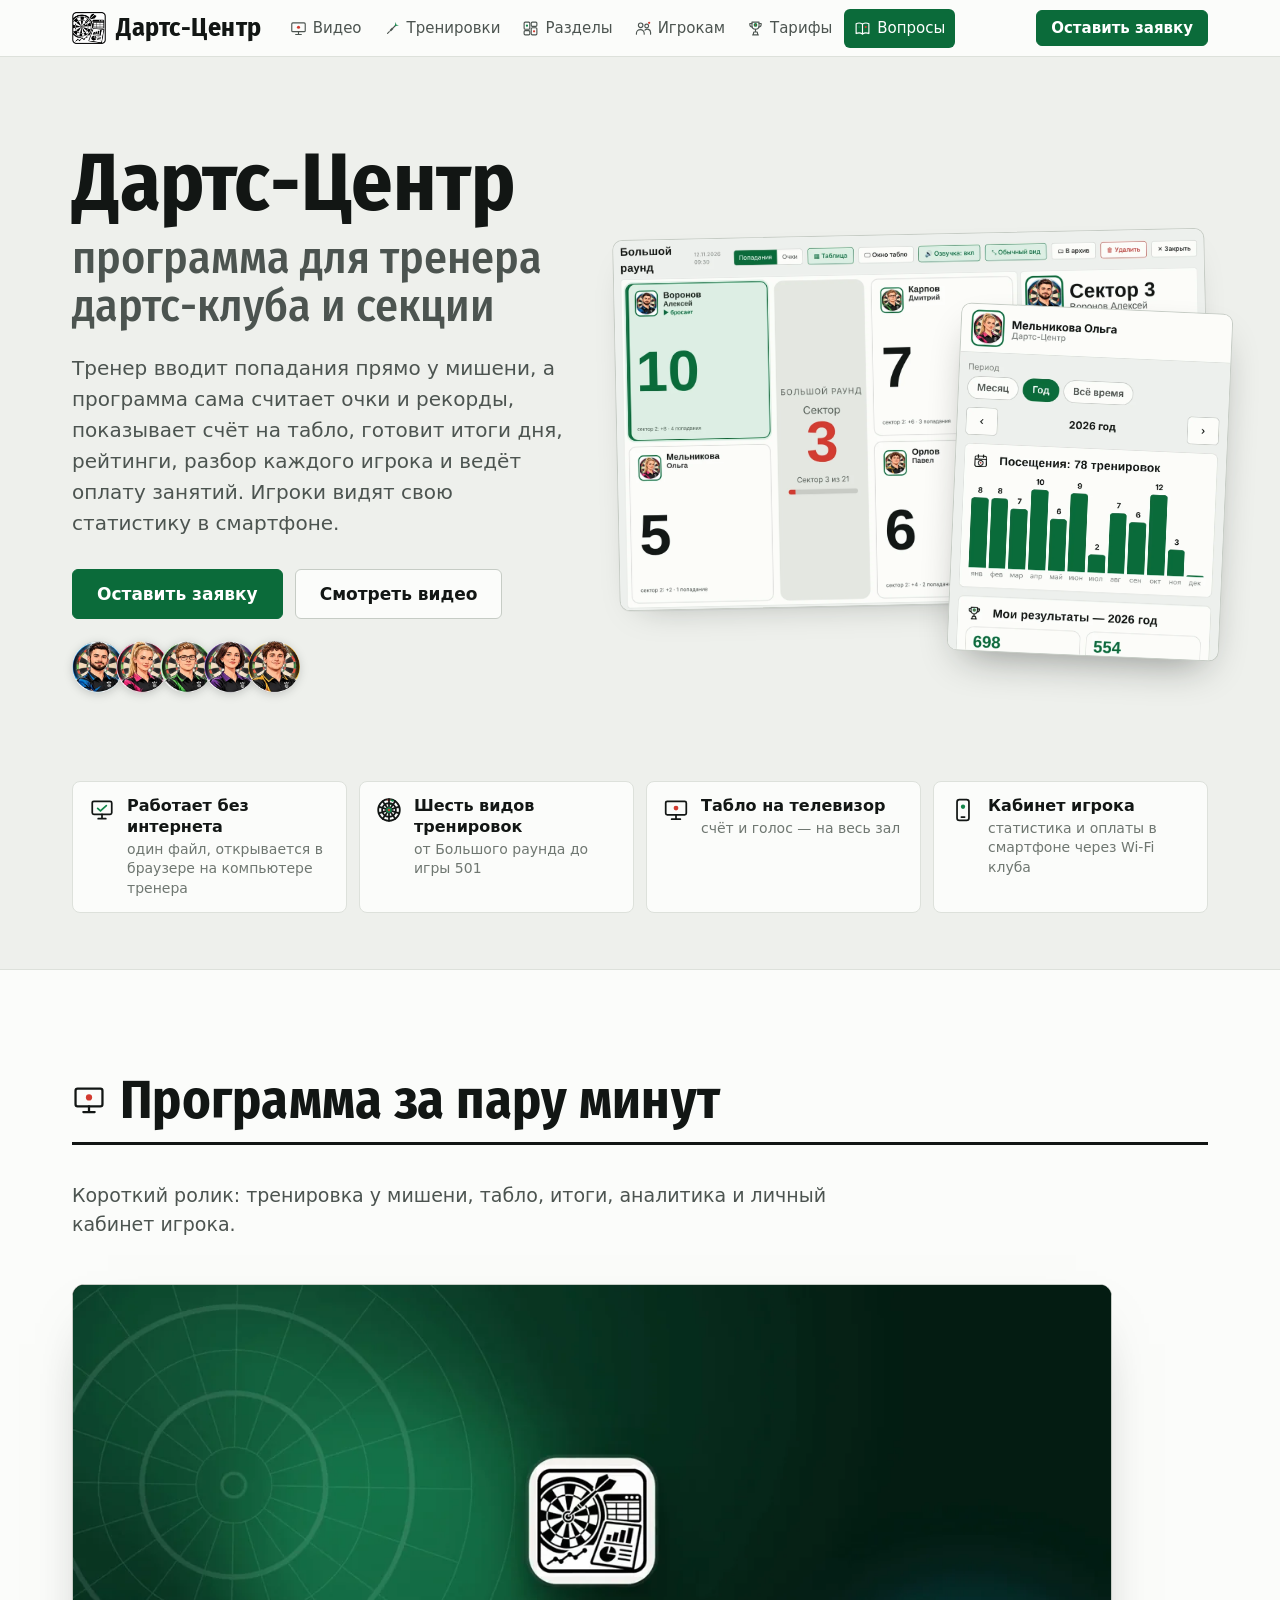
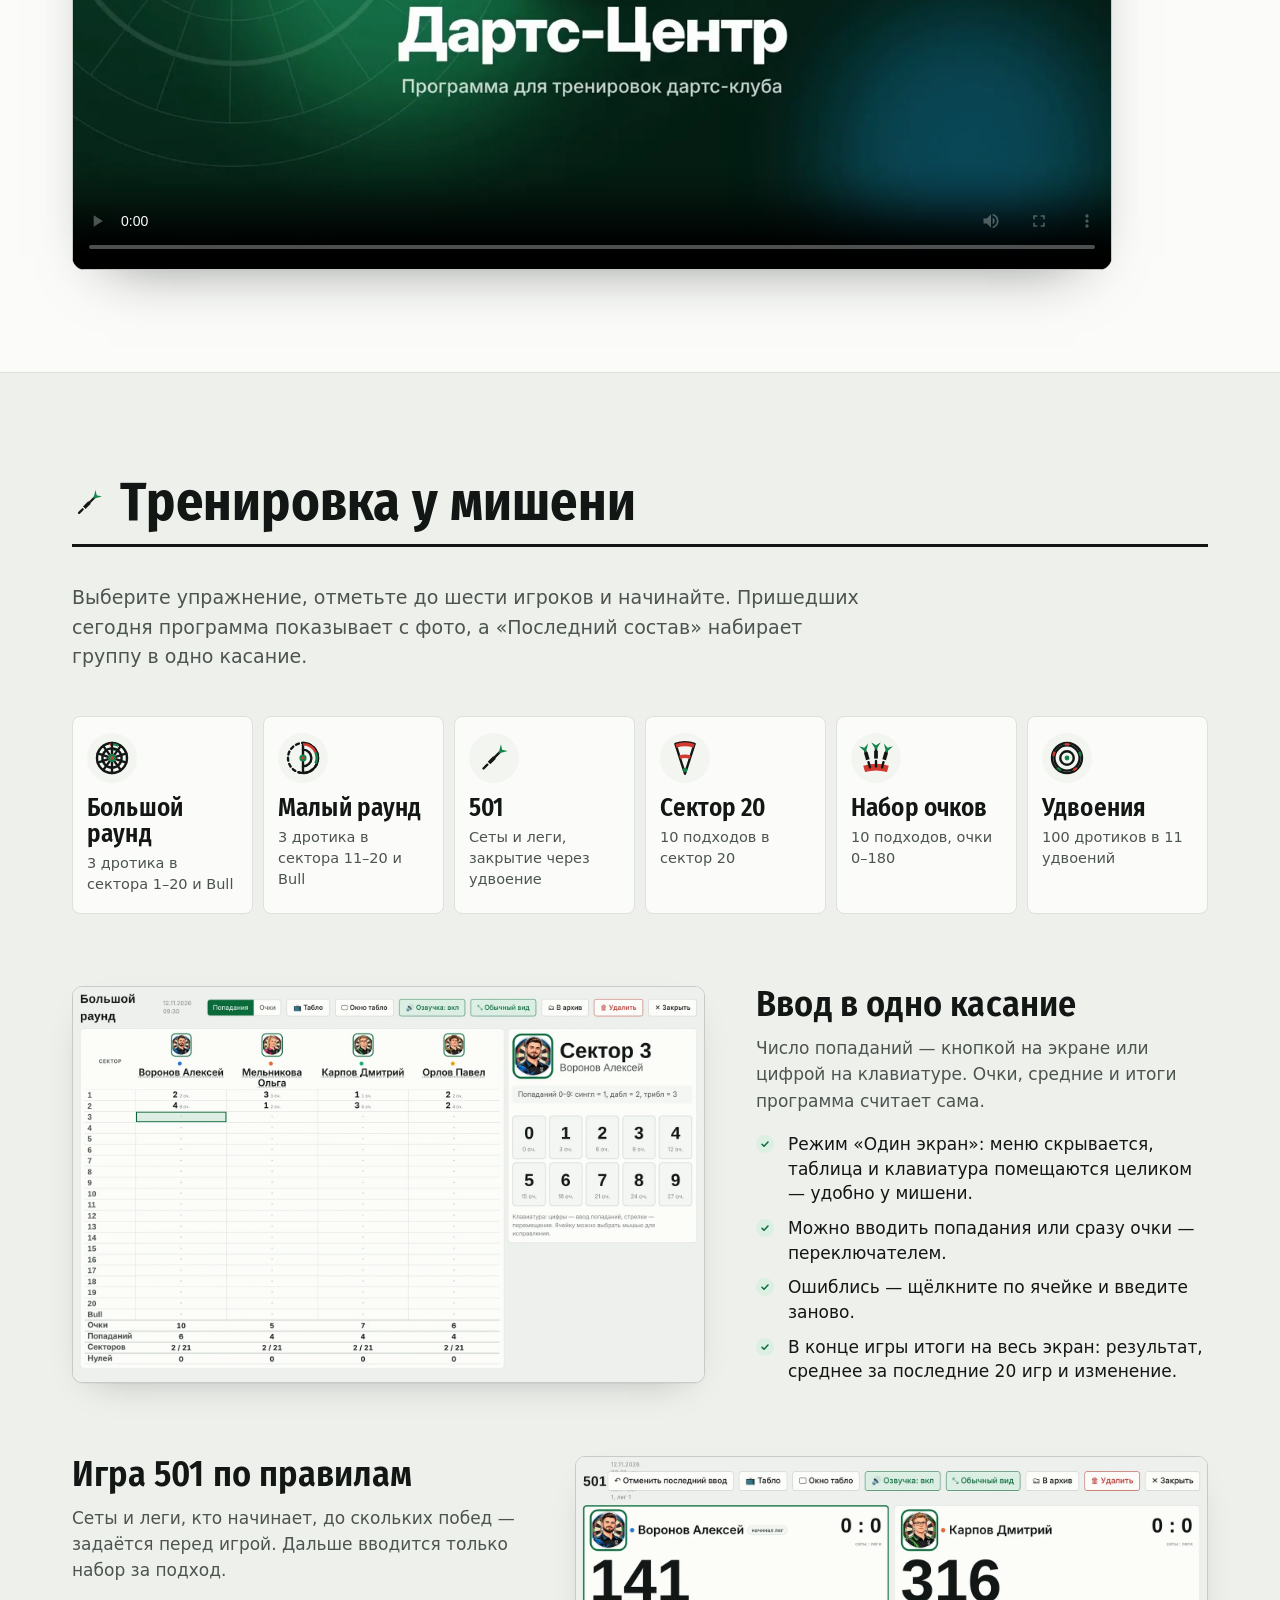
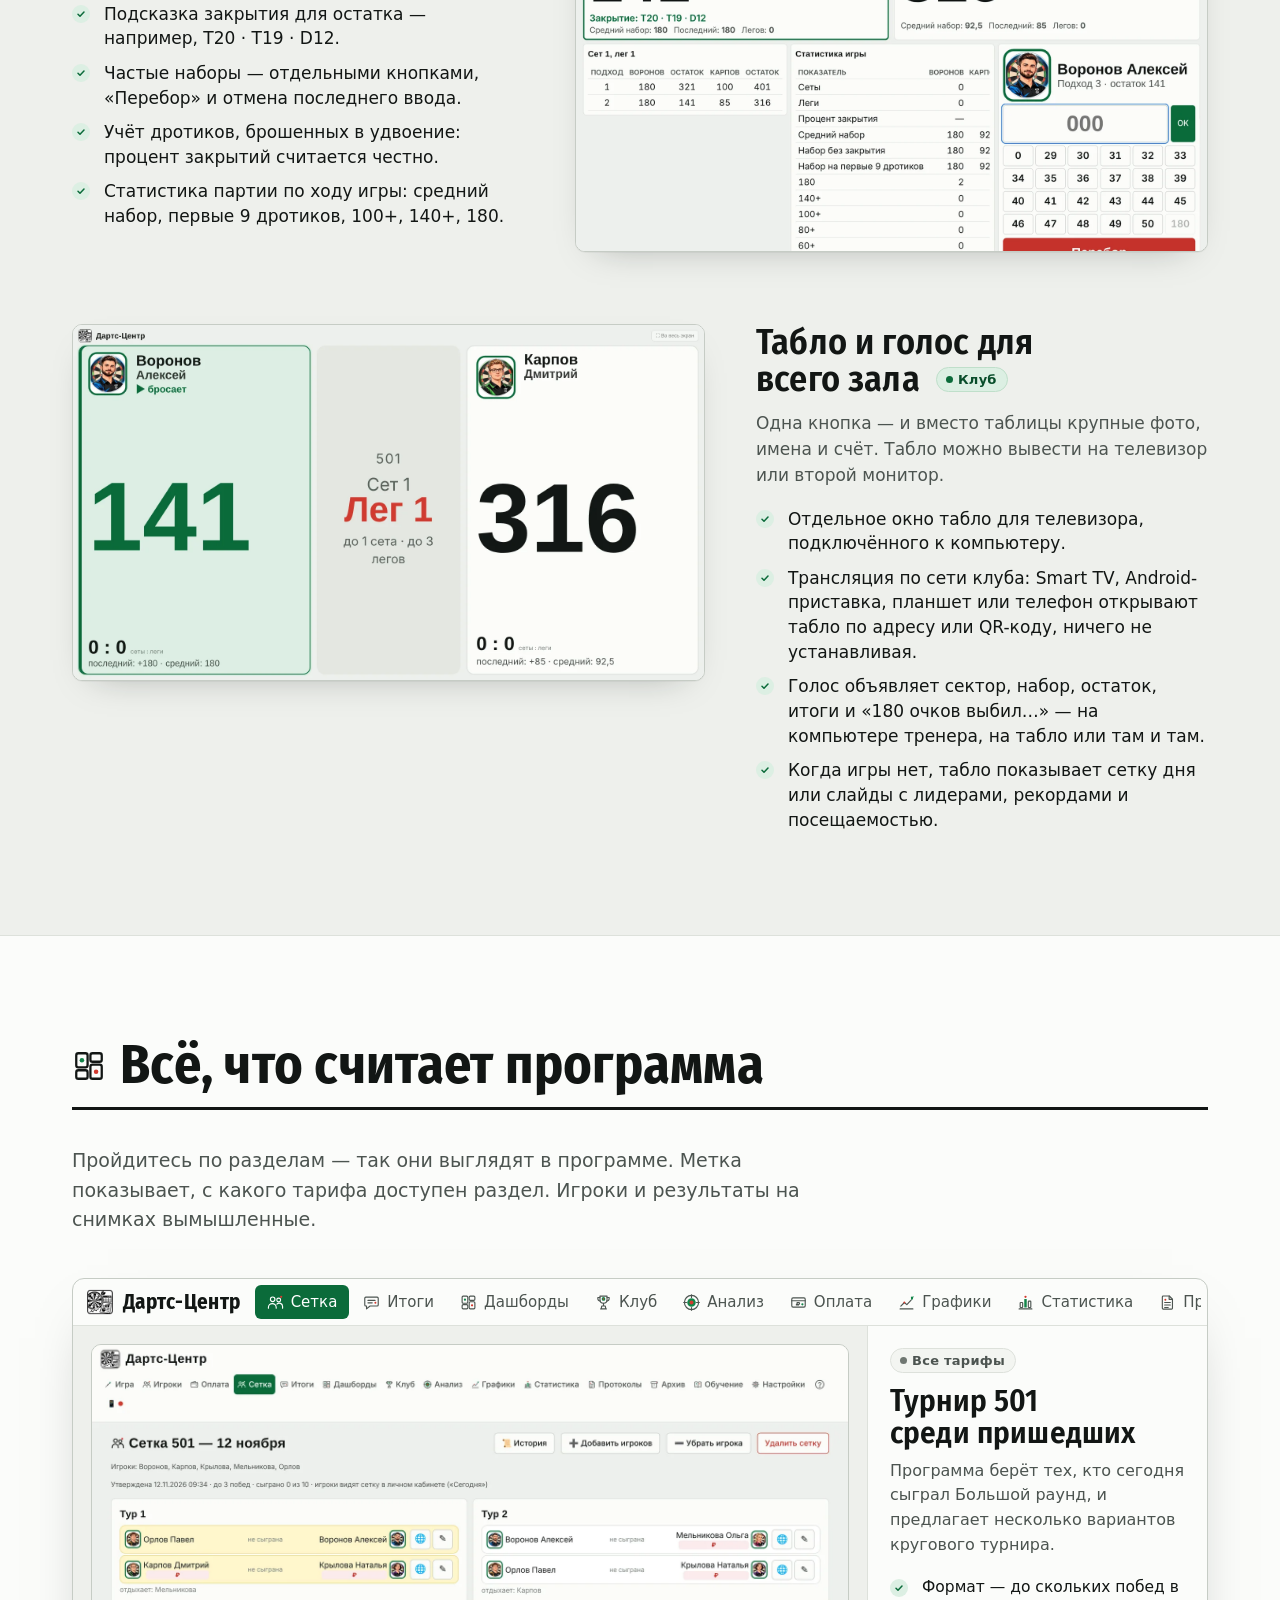
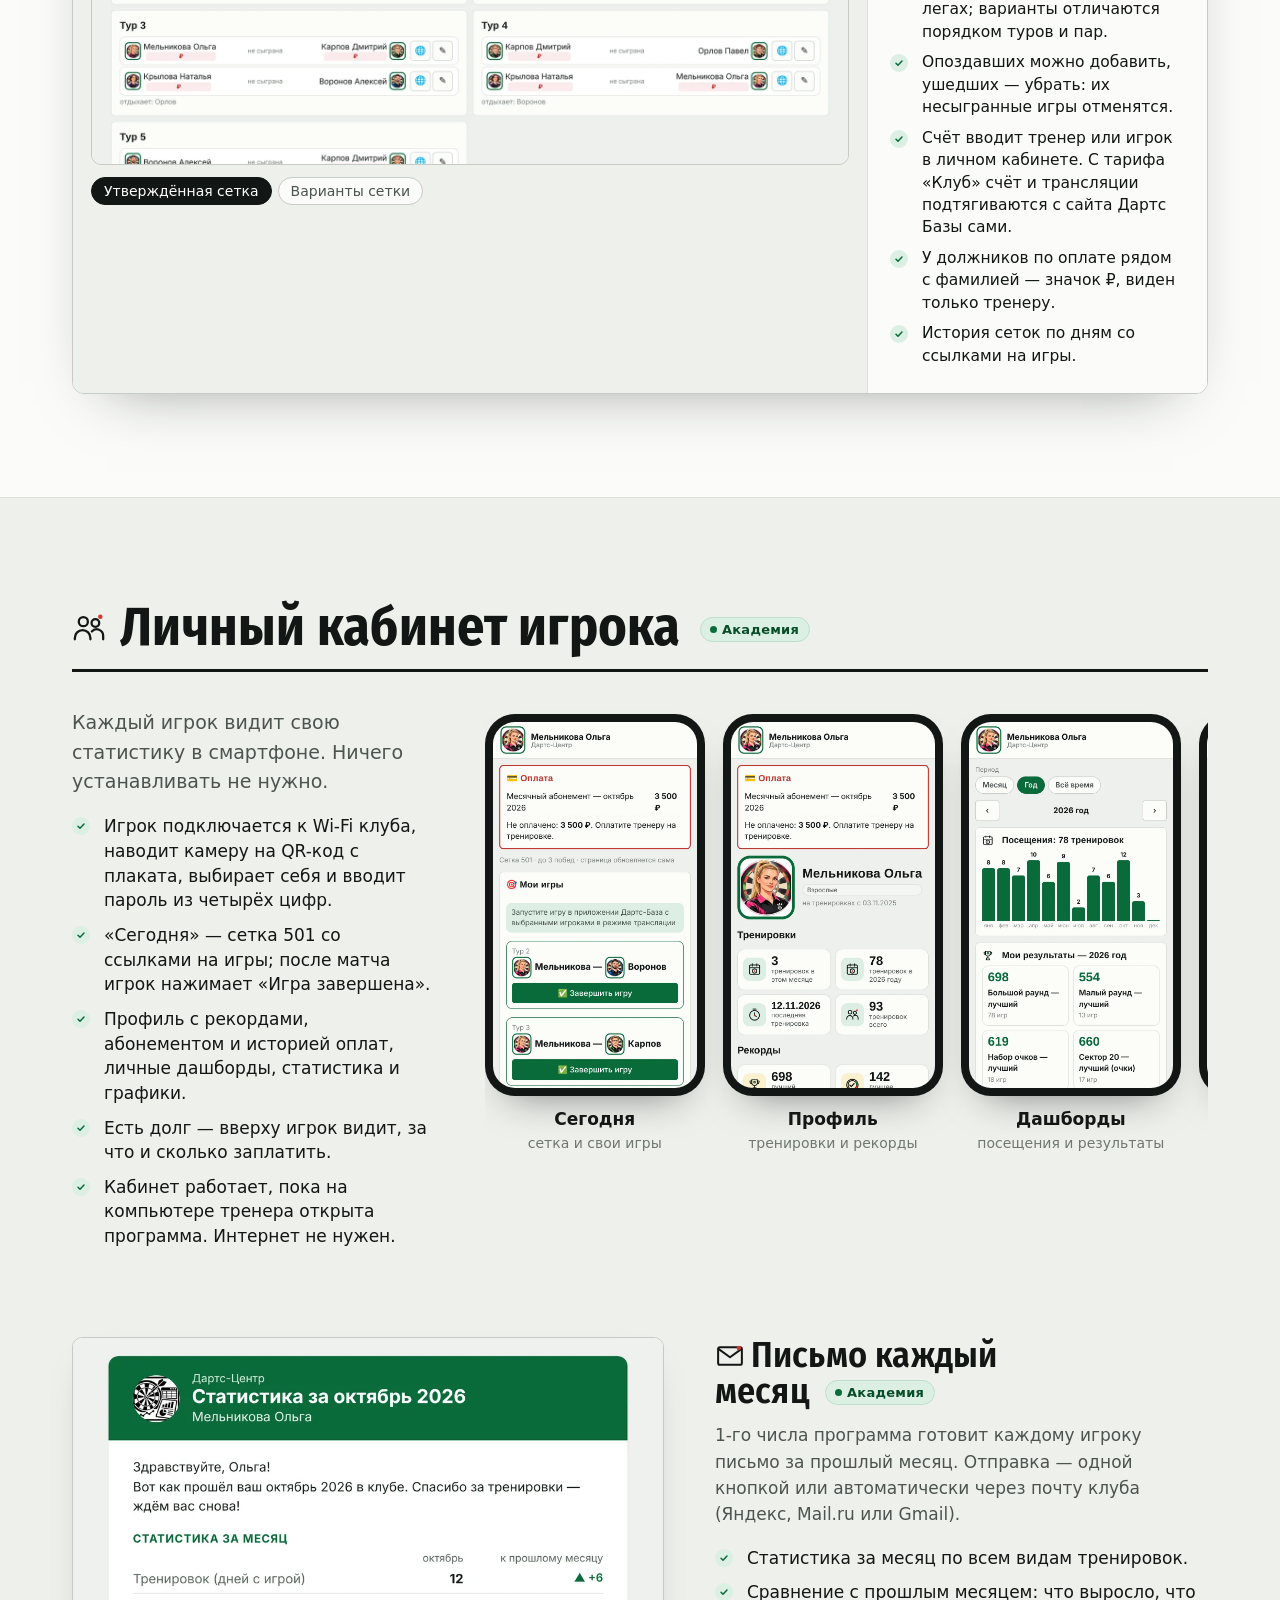
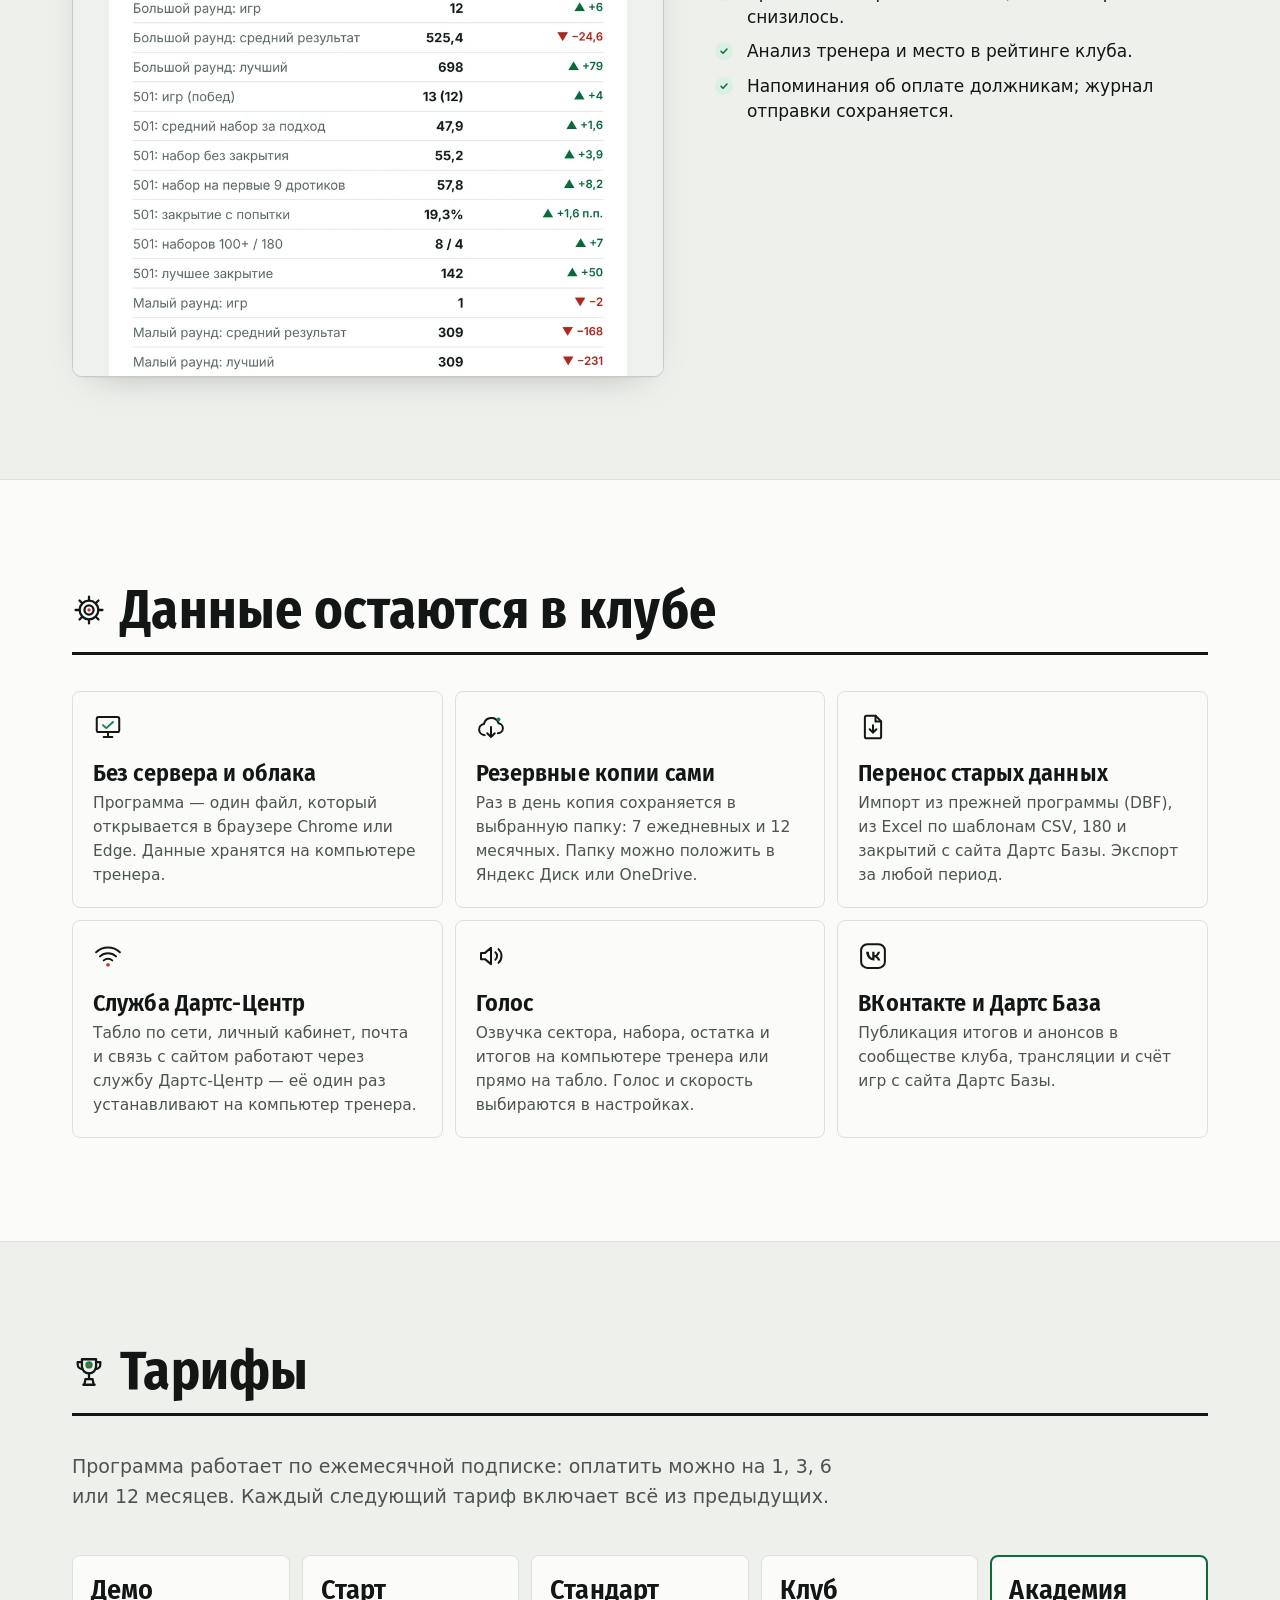
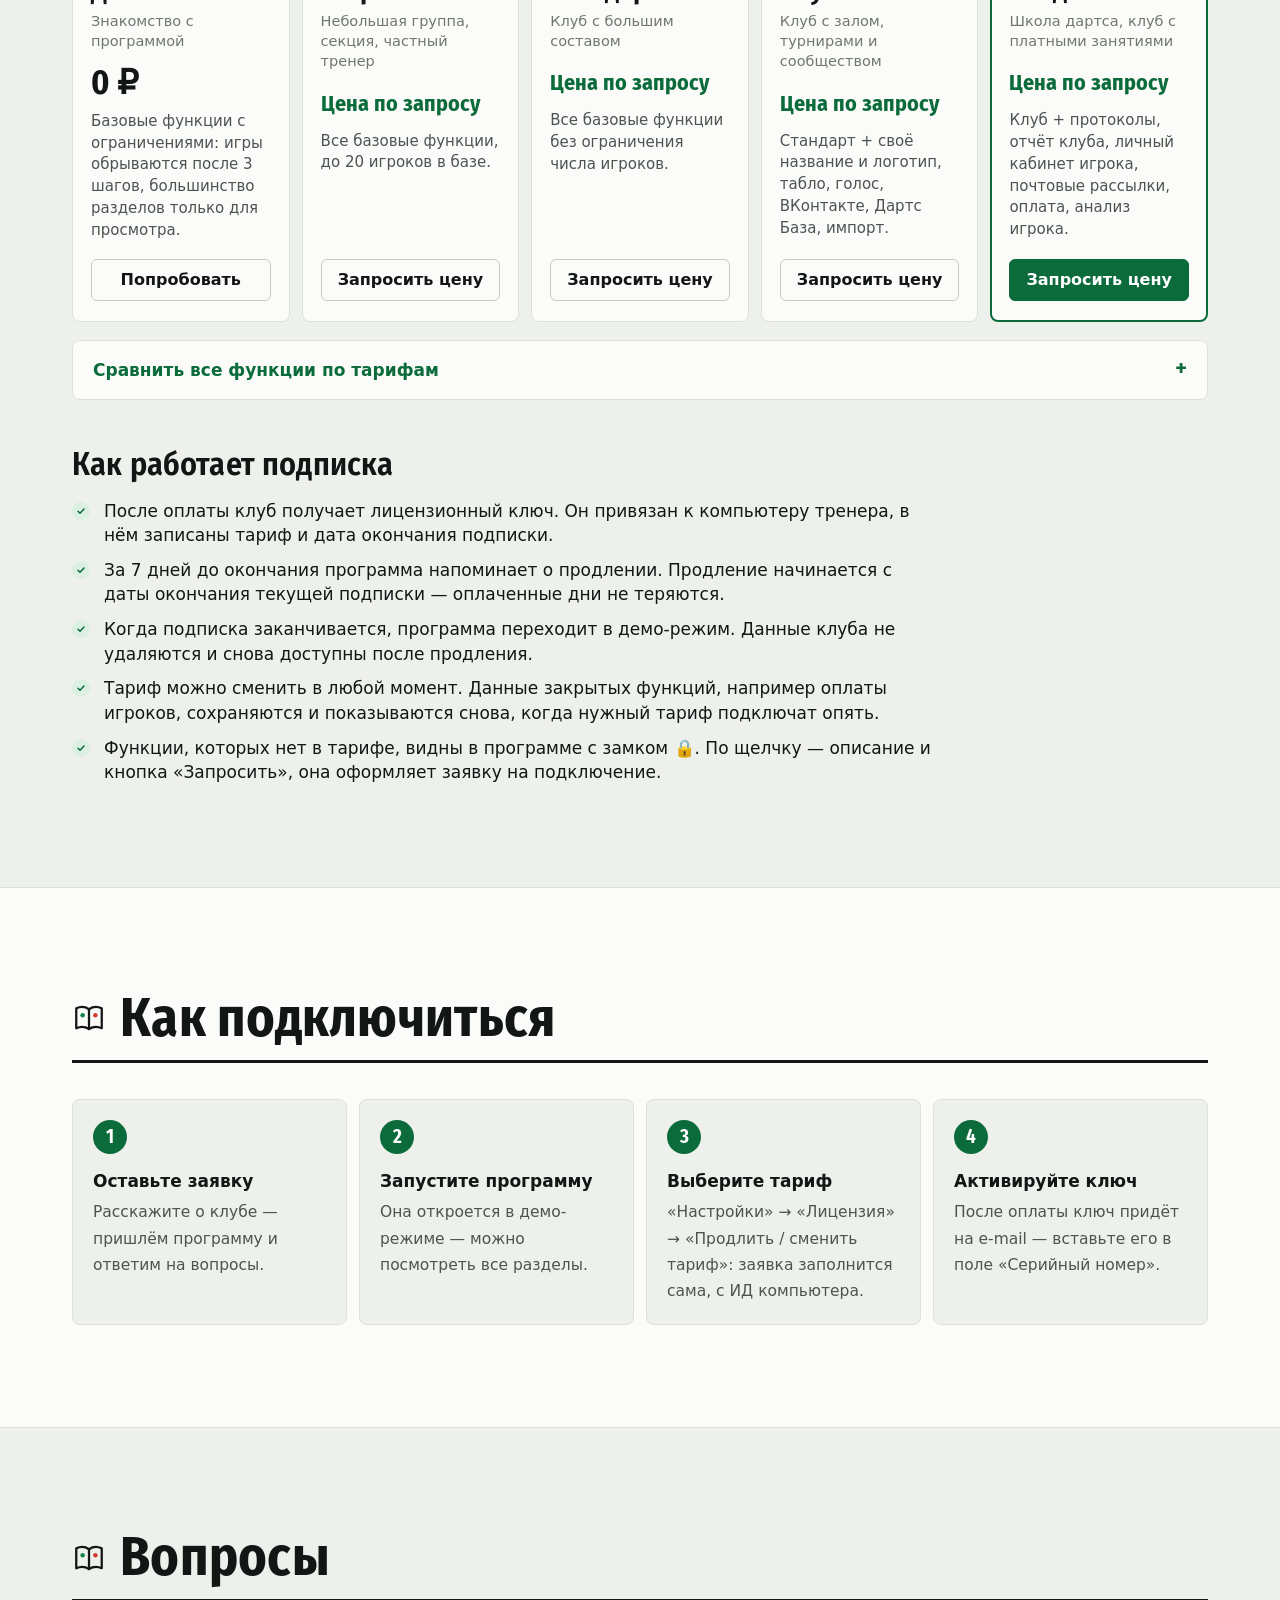
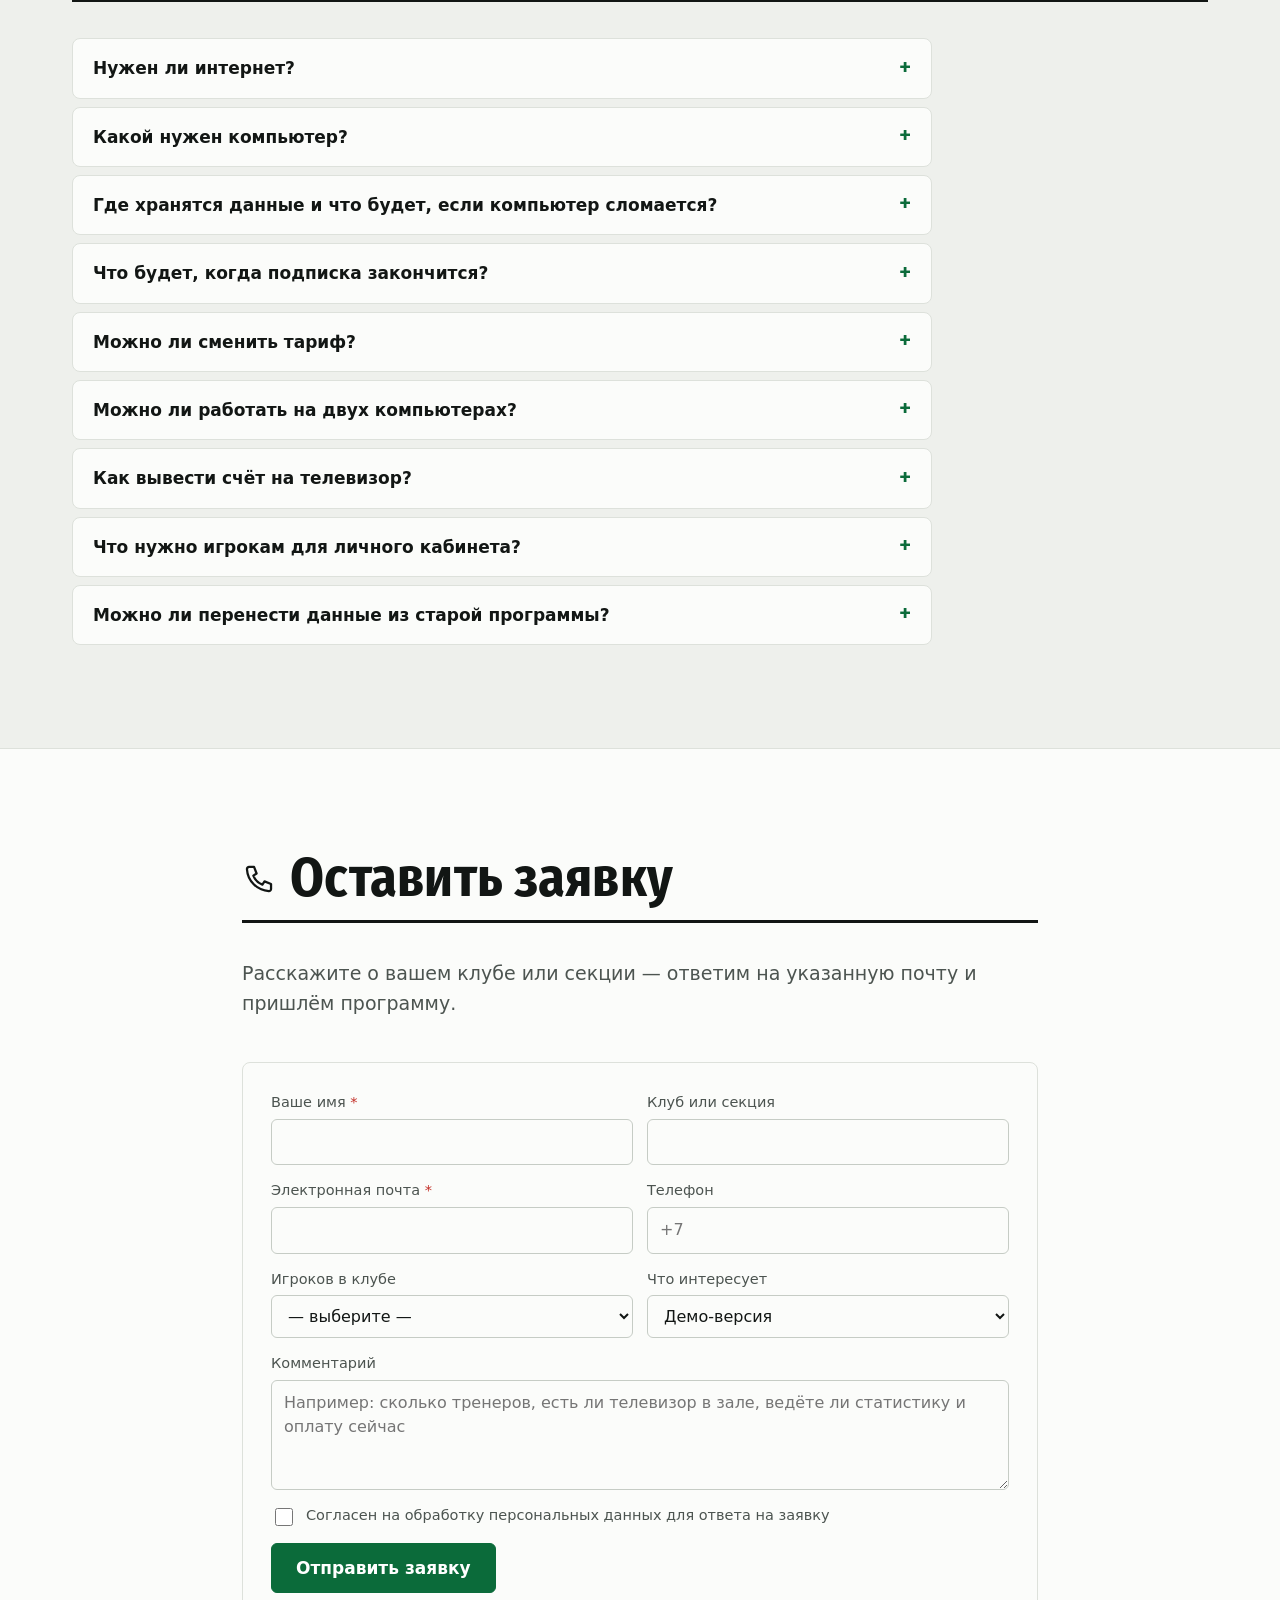
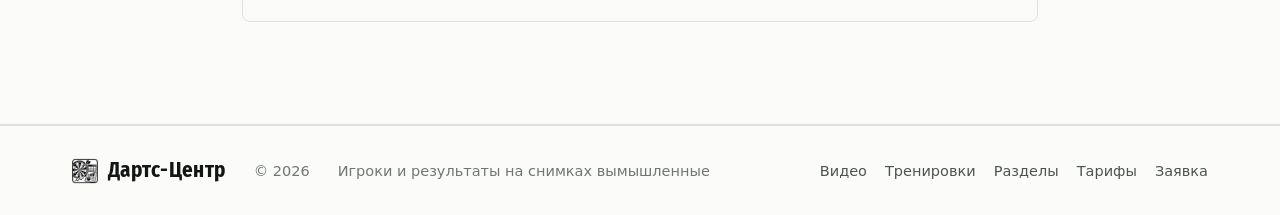
==== commit adf26541: "Новый ролик v95, заявки через функцию Яндекс Облака, диагностика ошибок - Ролик «Дартс-Центр» v95 и " ====
--- a/index.html
+++ b/index.html
@@ -12,7 +12,7 @@
 <meta property="og:image" content="img/shots/br-board.webp">
 <link rel="icon" href="img/favicon.png" type="image/png">
 <link rel="preload" href="fonts/fira-sans-condensed-cyrillic-700-normal.woff2" as="font" type="font/woff2" crossorigin>
-<link rel="stylesheet" href="css/style.css?v=6">
+<link rel="stylesheet" href="css/style.css?v=7">
 </head>
 <body>
 <svg xmlns="http://www.w3.org/2000/svg" style="display:none" aria-hidden="true"><symbol id="i-play" viewBox="0 0 24 24" fill="none" stroke="currentColor" stroke-width="1.6" stroke-linecap="round" stroke-linejoin="round"><g transform="translate(5 19) rotate(45)"><path d="M0 0L0 -3.6"></path><path fill="currentColor" stroke="none" d="M-1.25 -3.4h2.5v5.2h-2.5z" transform="translate(0 -7)"></path><path d="M0 -10.2V-15.4"></path><path fill="#13854a" stroke="none" d="M0 -14.2L-3.2 -19.6L0 -17.6L3.2 -19.6Z"></path></g></symbol><symbol id="i-players" viewBox="0 0 24 24" fill="none" stroke="currentColor" stroke-width="1.6" stroke-linecap="round" stroke-linejoin="round"><circle cx="8" cy="7.5" r="3.2"></circle><circle cx="16.5" cy="8.5" r="2.7"></circle><path d="M2 20v-1a5.5 5.5 0 0 1 11 0v1M14 14.4a4.6 4.6 0 0 1 8 3.1V20"></path><circle fill="#d23a2f" stroke="none" cx="20" cy="4" r="1.6"></circle></symbol><symbol id="i-grid" viewBox="0 0 24 24" fill="none" stroke="currentColor" stroke-width="1.6" stroke-linecap="round" stroke-linejoin="round"><circle cx="8" cy="7.5" r="3.2"></circle><circle cx="16.5" cy="8.5" r="2.7"></circle><path d="M2 20v-1a5.5 5.5 0 0 1 11 0v1M14 14.4a4.6 4.6 0 0 1 8 3.1V20"></path><circle fill="#d23a2f" stroke="none" cx="20" cy="4" r="1.6"></circle></symbol><symbol id="i-train" viewBox="0 0 24 24" fill="none" stroke="currentColor" stroke-width="1.6" stroke-linecap="round" stroke-linejoin="round"><path d="M4 4.5h16a1.5 1.5 0 0 1 1.5 1.5v9.5a1.5 1.5 0 0 1-1.5 1.5H10l-5 4v-4H4a1.5 1.5 0 0 1-1.5-1.5V6A1.5 1.5 0 0 1 4 4.5z"></path><path d="M7 9h10M7 12.5h6"></path><circle fill="#d23a2f" stroke="none" cx="17.5" cy="12.5" r="1.4"></circle></symbol><symbol id="i-dash" viewBox="0 0 24 24" fill="none" stroke="currentColor" stroke-width="1.6" stroke-linecap="round" stroke-linejoin="round"><rect x="3" y="3" width="8" height="10" rx="1.5"></rect><rect x="13" y="3" width="8" height="6" rx="1.5"></rect><rect x="3" y="15" width="8" height="6" rx="1.5"></rect><rect x="13" y="11" width="8" height="10" rx="1.5"></rect><circle fill="#d23a2f" stroke="none" cx="17" cy="16" r="1.6"></circle><circle fill="#13854a" stroke="none" cx="7" cy="8" r="1.6"></circle></symbol><symbol id="i-club" viewBox="0 0 24 24" fill="none" stroke="currentColor" stroke-width="1.6" stroke-linecap="round" stroke-linejoin="round"><path d="M7 3h10v5a5 5 0 0 1-10 0z"></path><path d="M7 5H4v1.5A3.5 3.5 0 0 0 7.5 10M17 5h3v1.5A3.5 3.5 0 0 1 16.5 10M12 13v4M8 21h8M9.5 17h5l.8 4H8.7z"></path><circle fill="#13854a" stroke="none" cx="12" cy="7" r="2.6"></circle><circle fill="#d23a2f" stroke="none" cx="12" cy="7" r="1"></circle></symbol><symbol id="i-analysis" viewBox="0 0 24 24" fill="none" stroke="currentColor" stroke-width="1.6" stroke-linecap="round" stroke-linejoin="round"><circle cx="12" cy="12" r="10"></circle><circle fill="#13854a" stroke="none" cx="12" cy="12" r="6"></circle><circle fill="#d23a2f" stroke="none" cx="12" cy="12" r="2.8"></circle><path d="M12 1v4M12 19v4M1 12h4M19 12h4"></path></symbol><symbol id="i-charts" viewBox="0 0 24 24" fill="none" stroke="currentColor" stroke-width="1.6" stroke-linecap="round" stroke-linejoin="round"><path d="M3 21h18"></path><path d="M4 17l5-5 3.5 3L18.5 8.5"></path><path fill="#13854a" stroke="none" d="M18.5 8.5l-.3-4.6 4.6-.3-1.4 1.4 0 0-.5 2.6-2.6.5z"></path><circle fill="#d23a2f" stroke="none" cx="9" cy="12" r="1.3"></circle></symbol><symbol id="i-stats" viewBox="0 0 24 24" fill="none" stroke="currentColor" stroke-width="1.6" stroke-linecap="round" stroke-linejoin="round"><path d="M3 21h18"></path><rect x="4.5" y="12" width="3.5" height="7" rx=".8"></rect><rect fill="#13854a" stroke="none" x="10.25" y="7" width="3.5" height="12" rx=".8"></rect><rect x="16" y="10" width="3.5" height="9" rx=".8"></rect><circle fill="#d23a2f" stroke="none" cx="12" cy="4" r="1.6"></circle></symbol><symbol id="i-proto" viewBox="0 0 24 24" fill="none" stroke="currentColor" stroke-width="1.6" stroke-linecap="round" stroke-linejoin="round"><path d="M6 2.8h8.5L19 7.3V20a1.3 1.3 0 0 1-1.3 1.3H6A1.3 1.3 0 0 1 4.7 20V4.1A1.3 1.3 0 0 1 6 2.8z"></path><path d="M14.3 2.8v4.7H19M8 12h8M8 15.5h8M8 19h5"></path><circle fill="#d23a2f" stroke="none" cx="9" cy="8" r="1.4"></circle></symbol><symbol id="i-archive" viewBox="0 0 24 24" fill="none" stroke="currentColor" stroke-width="1.6" stroke-linecap="round" stroke-linejoin="round"><rect x="3" y="4" width="18" height="5" rx="1.5"></rect><path d="M5 9v10a2 2 0 0 0 2 2h10a2 2 0 0 0 2-2V9"></path><path d="M10 13h4"></path><circle fill="#d23a2f" stroke="none" cx="18.5" cy="6.5" r="1.1"></circle></symbol><symbol id="i-learn" viewBox="0 0 24 24" fill="none" stroke="currentColor" stroke-width="1.6" stroke-linecap="round" stroke-linejoin="round"><path d="M3 5.2c3-1.4 6-1.4 9 .6 3-2 6-2 9-.6v14c-3-1.4-6-1.4-9 .6-3-2-6-2-9-.6z"></path><path d="M12 5.8v14"></path><circle fill="#13854a" stroke="none" cx="7.5" cy="10" r="1.6"></circle><circle fill="#d23a2f" stroke="none" cx="16.5" cy="10" r="1.6"></circle></symbol><symbol id="i-settings" viewBox="0 0 24 24" fill="none" stroke="currentColor" stroke-width="1.6" stroke-linecap="round" stroke-linejoin="round"><circle cx="12" cy="12" r="3.2"></circle><path d="M12 2.5v2.6M12 18.9v2.6M21.5 12h-2.6M5.1 12H2.5M18.7 5.3l-1.8 1.8M7.1 16.9l-1.8 1.8M18.7 18.7l-1.8-1.8M7.1 7.1L5.3 5.3"></path><circle cx="12" cy="12" r="6.6"></circle><circle fill="#d23a2f" stroke="none" cx="12" cy="12" r="1.2"></circle></symbol><symbol id="i-g-501" viewBox="0 0 24 24" fill="none" stroke="currentColor" stroke-width="1.6" stroke-linecap="round" stroke-linejoin="round"><g transform="translate(5 19) rotate(45)"><path d="M0 0L0 -3.6"></path><path fill="currentColor" stroke="none" d="M-1.25 -3.4h2.5v5.2h-2.5z" transform="translate(0 -7)"></path><path d="M0 -10.2V-15.4"></path><path fill="#13854a" stroke="none" d="M0 -14.2L-3.2 -19.6L0 -17.6L3.2 -19.6Z"></path></g></symbol><symbol id="i-g-br" viewBox="0 0 24 24" fill="none" stroke="currentColor" stroke-width="1.6" stroke-linecap="round" stroke-linejoin="round"><circle cx="12" cy="12" r="10"></circle><path fill="#d23a2f" stroke="none" d="M10.44 2.12 A10 10 0 0 1 13.56 2.12 L13.31 3.70 A8.4 8.4 0 0 0 10.69 3.70Z"></path><path fill="#13854a" stroke="none" d="M13.56 2.12 A10 10 0 0 1 16.54 3.09 L15.81 4.52 A8.4 8.4 0 0 0 13.31 3.70Z"></path><path fill="#d23a2f" stroke="none" d="M11.00 5.68 A6.4 6.4 0 0 1 13.00 5.68 L12.78 7.06 A5 5 0 0 0 11.22 7.06Z"></path><path fill="#13854a" stroke="none" d="M13.00 5.68 A6.4 6.4 0 0 1 14.91 6.30 L14.27 7.54 A5 5 0 0 0 12.78 7.06Z"></path><circle cx="12" cy="12" r="6.4"></circle><path d="M12.00 22.00L12.00 14.60M12.00 9.40L12.00 2.00"></path><path d="M6.12 20.09L10.47 14.10M13.53 9.90L17.88 3.91"></path><path d="M2.49 15.09L9.53 12.80M14.47 11.20L21.51 8.91"></path><path d="M2.49 8.91L9.53 11.20M14.47 12.80L21.51 15.09"></path><path d="M6.12 3.91L10.47 9.90M13.53 14.10L17.88 20.09"></path><circle fill="#13854a" stroke="none" cx="12" cy="12" r="2.6"></circle><circle fill="#d23a2f" stroke="none" cx="12" cy="12" r="1.1"></circle></symbol><symbol id="i-g-sr" viewBox="0 0 24 24" fill="none" stroke="currentColor" stroke-width="1.6" stroke-linecap="round" stroke-linejoin="round"><circle cx="12" cy="12" r="10" stroke-dasharray="2 2.2"></circle><path d="M12 2a10 10 0 0 1 0 20z" fill="none"></path><path fill="#d23a2f" stroke="none" d="M12 2a10 10 0 0 1 9.2 6L19.6 8.7A8.3 8.3 0 0 0 12 3.7z"></path><path fill="#13854a" stroke="none" d="M21.2 8a10 10 0 0 1 0 8l-1.6-.7a8.3 8.3 0 0 0 0-6.6z"></path><path d="M12 6.4a5.6 5.6 0 0 1 0 11.2"></path><circle fill="#13854a" stroke="none" cx="12" cy="12" r="2.4"></circle><circle fill="#d23a2f" stroke="none" cx="12" cy="12" r="1"></circle></symbol><symbol id="i-g-s20" viewBox="0 0 24 24" fill="none" stroke="currentColor" stroke-width="1.6" stroke-linecap="round" stroke-linejoin="round"><path d="M12 22.5L5.6 2.6A20 20 0 0 1 18.4 2.6Z"></path><path fill="#d23a2f" stroke="none" d="M5.6 2.6A20 20 0 0 1 18.4 2.6L17.6 5.1A17.4 17.4 0 0 0 6.4 5.1Z"></path><path fill="#d23a2f" stroke="none" d="M8.1 10.4A12.2 12.2 0 0 1 15.9 10.4L15.2 12.6A10 10 0 0 0 8.8 12.6Z"></path><circle fill="#13854a" stroke="none" cx="12" cy="20" r="1.5"></circle></symbol><symbol id="i-g-sc" viewBox="0 0 24 24" fill="none" stroke="currentColor" stroke-width="1.6" stroke-linecap="round" stroke-linejoin="round"><path fill="#d23a2f" stroke="none" d="M3.5 17.2Q12 14.6 20.5 17.2L19.3 21.4Q12 19.4 4.7 21.4Z"></path><g transform="translate(8 18.2) rotate(-16)"><path d="M0 0L0 -3.6"></path><path fill="currentColor" stroke="none" d="M-1.25 -3.4h2.5v5.2h-2.5z" transform="translate(0 -7)"></path><path d="M0 -10.2V-11.4"></path><path fill="#13854a" stroke="none" d="M0 -10.2L-3.2 -15.6L0 -13.6L3.2 -15.6Z"></path></g><g transform="translate(12 17.6) rotate(0)"><path d="M0 0L0 -3.6"></path><path fill="currentColor" stroke="none" d="M-1.25 -3.4h2.5v5.2h-2.5z" transform="translate(0 -7)"></path><path d="M0 -10.2V-11.9"></path><path fill="#13854a" stroke="none" d="M0 -10.7L-3.2 -16.1L0 -14.1L3.2 -16.1Z"></path></g><g transform="translate(16 18.2) rotate(16)"><path d="M0 0L0 -3.6"></path><path fill="currentColor" stroke="none" d="M-1.25 -3.4h2.5v5.2h-2.5z" transform="translate(0 -7)"></path><path d="M0 -10.2V-11.4"></path><path fill="#13854a" stroke="none" d="M0 -10.2L-3.2 -15.6L0 -13.6L3.2 -15.6Z"></path></g></symbol><symbol id="i-g-dbl" viewBox="0 0 24 24" fill="none" stroke="currentColor" stroke-width="1.6" stroke-linecap="round" stroke-linejoin="round"><circle cx="12" cy="12" r="10"></circle><circle cx="12" cy="12" r="8.4"></circle><path fill="#d23a2f" stroke="none" d="M10.44 2.12 A10 10 0 0 1 13.56 2.12 L13.31 3.70 A8.4 8.4 0 0 0 10.69 3.70Z"></path><path fill="#13854a" stroke="none" d="M20.91 7.46 A10 10 0 0 1 21.88 10.44 L20.30 10.69 A8.4 8.4 0 0 0 19.48 8.19Z"></path><path fill="#d23a2f" stroke="none" d="M19.07 19.07 A10 10 0 0 1 16.54 20.91 L15.81 19.48 A8.4 8.4 0 0 0 17.94 17.94Z"></path><path fill="#13854a" stroke="none" d="M7.46 20.91 A10 10 0 0 1 4.93 19.07 L6.06 17.94 A8.4 8.4 0 0 0 8.19 19.48Z"></path><path fill="#d23a2f" stroke="none" d="M2.12 10.44 A10 10 0 0 1 3.09 7.46 L4.52 8.19 A8.4 8.4 0 0 0 3.70 10.69Z"></path><circle cx="12" cy="12" r="4.5"></circle><circle fill="#13854a" stroke="none" cx="12" cy="12" r="1.6"></circle></symbol><symbol id="i-tv" viewBox="0 0 24 24" fill="none" stroke="currentColor" stroke-width="1.6" stroke-linecap="round" stroke-linejoin="round"><rect x="2.5" y="4" width="19" height="12.5" rx="1.5"/><path d="M8 20.5h8M12 16.5v4"/><circle cx="12" cy="10.2" r="2.2" fill="#d23a2f" stroke="none"/></symbol><symbol id="i-phone" viewBox="0 0 24 24" fill="none" stroke="currentColor" stroke-width="1.6" stroke-linecap="round" stroke-linejoin="round"><rect x="6.5" y="2.5" width="11" height="19" rx="2.2"/><path d="M10.5 18.5h3"/><circle cx="12" cy="9" r="2" fill="#13854a" stroke="none"/></symbol><symbol id="i-mail" viewBox="0 0 24 24" fill="none" stroke="currentColor" stroke-width="1.6" stroke-linecap="round" stroke-linejoin="round"><rect x="2.5" y="5" width="19" height="14" rx="1.5"/><path d="M3 6.5l9 6.5 9-6.5"/><circle cx="19" cy="5.5" r="1.8" fill="#d23a2f" stroke="none"/></symbol><symbol id="i-voice" viewBox="0 0 24 24" fill="none" stroke="currentColor" stroke-width="1.6" stroke-linecap="round" stroke-linejoin="round"><path d="M4 9.5h3.2L12 5.5v13l-4.8-4H4z"/><path d="M15.5 9a4 4 0 0 1 0 6M18 6.5a7.5 7.5 0 0 1 0 11"/></symbol><symbol id="i-offline" viewBox="0 0 24 24" fill="none" stroke="currentColor" stroke-width="1.6" stroke-linecap="round" stroke-linejoin="round"><rect x="3" y="4" width="18" height="12" rx="1.5"/><path d="M8.5 20h7M12 16v4"/><path d="M8 10.5l2.6 2.4L16 8" stroke="#13854a"/></symbol><symbol id="i-backup" viewBox="0 0 24 24" fill="none" stroke="currentColor" stroke-width="1.6" stroke-linecap="round" stroke-linejoin="round"><path d="M7 18.5a4.5 4.5 0 0 1-.6-8.96A6 6 0 0 1 18 9a4 4 0 0 1-.5 7.97"/><path d="M12 12v8M9 17l3 3 3-3"/><circle cx="18" cy="6" r="1.6" fill="#13854a" stroke="none"/></symbol><symbol id="i-import" viewBox="0 0 24 24" fill="none" stroke="currentColor" stroke-width="1.6" stroke-linecap="round" stroke-linejoin="round"><path d="M14 3H7a1.5 1.5 0 0 0-1.5 1.5v15A1.5 1.5 0 0 0 7 21h10a1.5 1.5 0 0 0 1.5-1.5V7.5z"/><path d="M14 3v4.5h4.5M12 10.5v6M9.3 13.8L12 16.5l2.7-2.7"/></symbol><symbol id="i-wifi" viewBox="0 0 24 24" fill="none" stroke="currentColor" stroke-width="1.6" stroke-linecap="round" stroke-linejoin="round"><path d="M2.5 9a14 14 0 0 1 19 0M5.5 12.3a9.5 9.5 0 0 1 13 0M8.6 15.5a5 5 0 0 1 6.8 0"/><circle cx="12" cy="19" r="1.5" fill="#d23a2f" stroke="none"/></symbol><symbol id="i-key" viewBox="0 0 24 24" fill="none" stroke="currentColor" stroke-width="1.6" stroke-linecap="round" stroke-linejoin="round"><circle cx="8" cy="15" r="4.5"/><path d="M11.3 11.7L20 3M16.5 6.5l2.5 2.5M14.5 8.5l2 2"/><circle cx="8" cy="15" r="1.4" fill="#13854a" stroke="none"/></symbol><symbol id="i-vk" viewBox="0 0 24 24" fill="none" stroke="currentColor" stroke-width="1.6" stroke-linecap="round" stroke-linejoin="round"><rect x="2.5" y="2.5" width="19" height="19" rx="5"/><path d="M6.5 8.5c.3 4.2 2.6 7 6.3 7h.4v-2.6c1.3.1 2.3 1.1 2.7 2.6h2c-.5-1.9-1.8-3-2.6-3.4.8-.5 2-1.7 2.3-3.6h-1.8c-.4 1.5-1.5 2.7-2.6 2.8V8.5h-1.8v5c-1.1-.3-2.6-1.7-2.7-5z" fill="currentColor" stroke="none"/></symbol><symbol id="i-tg" viewBox="0 0 24 24" fill="none" stroke="currentColor" stroke-width="1.6" stroke-linecap="round" stroke-linejoin="round"><path d="M21 4.5L3 11.4l5.6 2 2 6.1 3.1-3.6 4.6 3.6z"/><path d="M8.6 13.4l9-6.3-6.9 7.9"/></symbol><symbol id="i-call" viewBox="0 0 24 24" fill="none" stroke="currentColor" stroke-width="1.6" stroke-linecap="round" stroke-linejoin="round"><path d="M5 3.5h3.5l1.8 4.6-2.3 1.5a11 11 0 0 0 6.4 6.4l1.5-2.3 4.6 1.8V19a1.5 1.5 0 0 1-1.6 1.5C10.6 20 4 13.4 3.5 5.1A1.5 1.5 0 0 1 5 3.5z"/></symbol><symbol id="i-check" viewBox="0 0 24 24" fill="none" stroke="currentColor" stroke-width="1.6" stroke-linecap="round" stroke-linejoin="round"><path d="M5 12.5l4.5 4.5L19 7.5"/></symbol><symbol id="i-cross" viewBox="0 0 24 24" fill="none" stroke="currentColor" stroke-width="1.6" stroke-linecap="round" stroke-linejoin="round"><path d="M6 6l12 12M18 6L6 18"/></symbol><symbol id="i-qr" viewBox="0 0 24 24" fill="none" stroke="currentColor" stroke-width="1.6" stroke-linecap="round" stroke-linejoin="round"><rect x="3" y="3" width="7" height="7" rx="1"/><rect x="14" y="3" width="7" height="7" rx="1"/><rect x="3" y="14" width="7" height="7" rx="1"/><path d="M14 14h3v3M21 14v1M14 20h1M17.5 20.5H21v-3"/><rect x="5.5" y="5.5" width="2" height="2" fill="currentColor" stroke="none"/><rect x="16.5" y="5.5" width="2" height="2" fill="currentColor" stroke="none"/><rect x="5.5" y="16.5" width="2" height="2" fill="#13854a" stroke="none"/></symbol><symbol id="i-print" viewBox="0 0 24 24" fill="none" stroke="currentColor" stroke-width="1.6" stroke-linecap="round" stroke-linejoin="round"><path d="M7 8V3.5h10V8"/><rect x="3" y="8" width="18" height="8.5" rx="1.5"/><path d="M7 14h10v6.5H7z"/><circle cx="17.5" cy="11" r="1" fill="#d23a2f" stroke="none"/></symbol><symbol id="i-zoom" viewBox="0 0 24 24" fill="none" stroke="currentColor" stroke-width="1.6" stroke-linecap="round" stroke-linejoin="round"><circle cx="10.5" cy="10.5" r="6.5"/><path d="M15.5 15.5L21 21M10.5 7.5v6M7.5 10.5h6"/></symbol><symbol id="i-pay" viewBox="0 0 24 24" fill="none" stroke="currentColor" stroke-width="1.6" stroke-linecap="round" stroke-linejoin="round"><rect x="2.5" y="5.5" width="19" height="13" rx="1.8"/><path d="M2.5 9.5h19"/><path d="M10 15.5V12h2.2a1.3 1.3 0 0 1 0 2.6H9M9 15.5h3"/><circle cx="17.5" cy="14.5" r="1.6" fill="#13854a" stroke="none"/></symbol></svg>
@@ -73,7 +73,7 @@
     <div class="sec-h"><svg class="ic"><use href="#i-tv"/></svg><h2 id="h-video">Программа за пару минут</h2></div>
     <p class="sec-intro">Короткий ролик: тренировка у мишени, табло, итоги, аналитика и личный кабинет игрока.</p>
     <div class="video">
-      <video controls preload="metadata" playsinline poster="video/poster.webp" width="1920" height="1080"><source src="video/promo.mp4" type="video/mp4">Ваш браузер не показывает видео. <a href="video/promo.mp4">Скачать ролик</a>.</video>
+      <video controls preload="metadata" playsinline poster="video/poster.webp?v=7" width="1920" height="1080"><source src="video/promo.mp4?v=7" type="video/mp4">Ваш браузер не показывает видео. <a href="video/promo.mp4">Скачать ролик</a>.</video>
     </div>
   </div>
 </section>
@@ -620,6 +620,6 @@
   <div class="lb-in"><img id="lb-img" alt=""><div class="lb-cap" id="lb-cap"></div></div>
 </dialog>
 
-<script src="js/site.js?v=6"></script>
+<script src="js/site.js?v=7"></script>
 </body>
 </html>
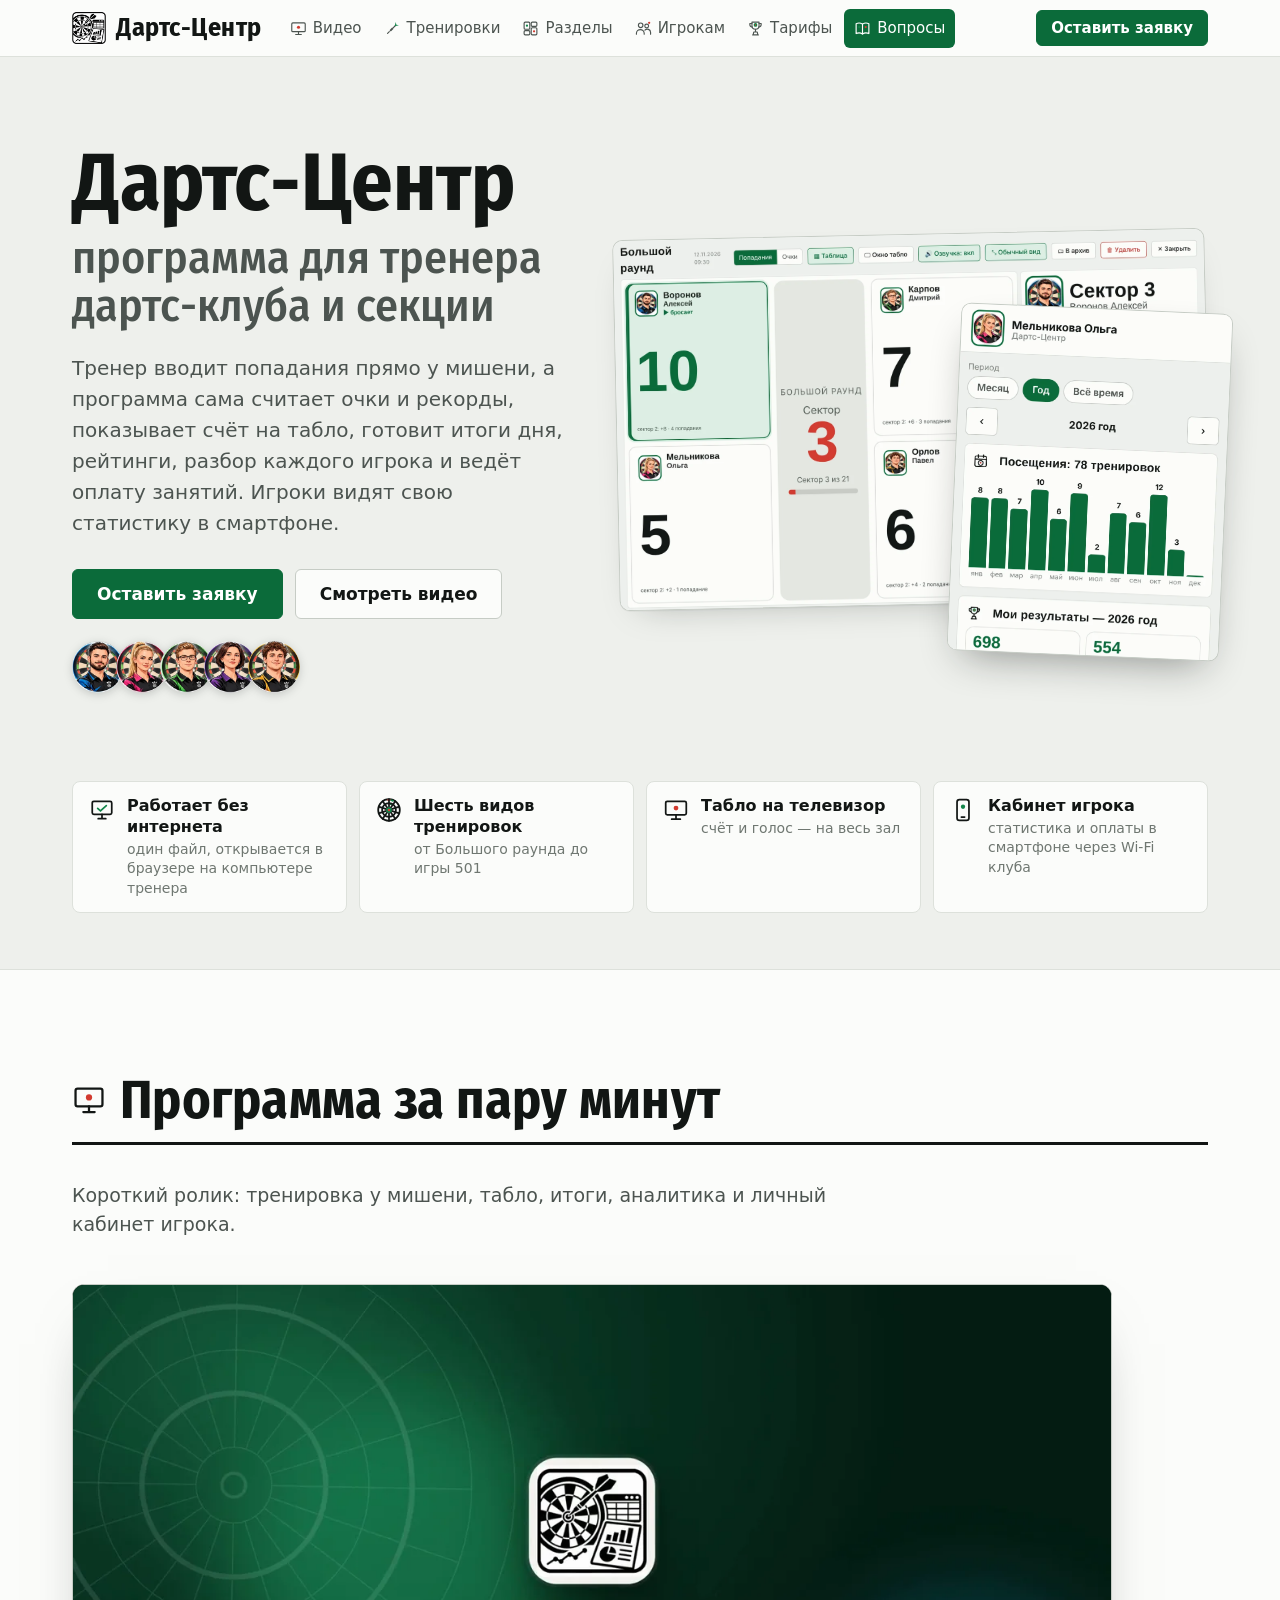
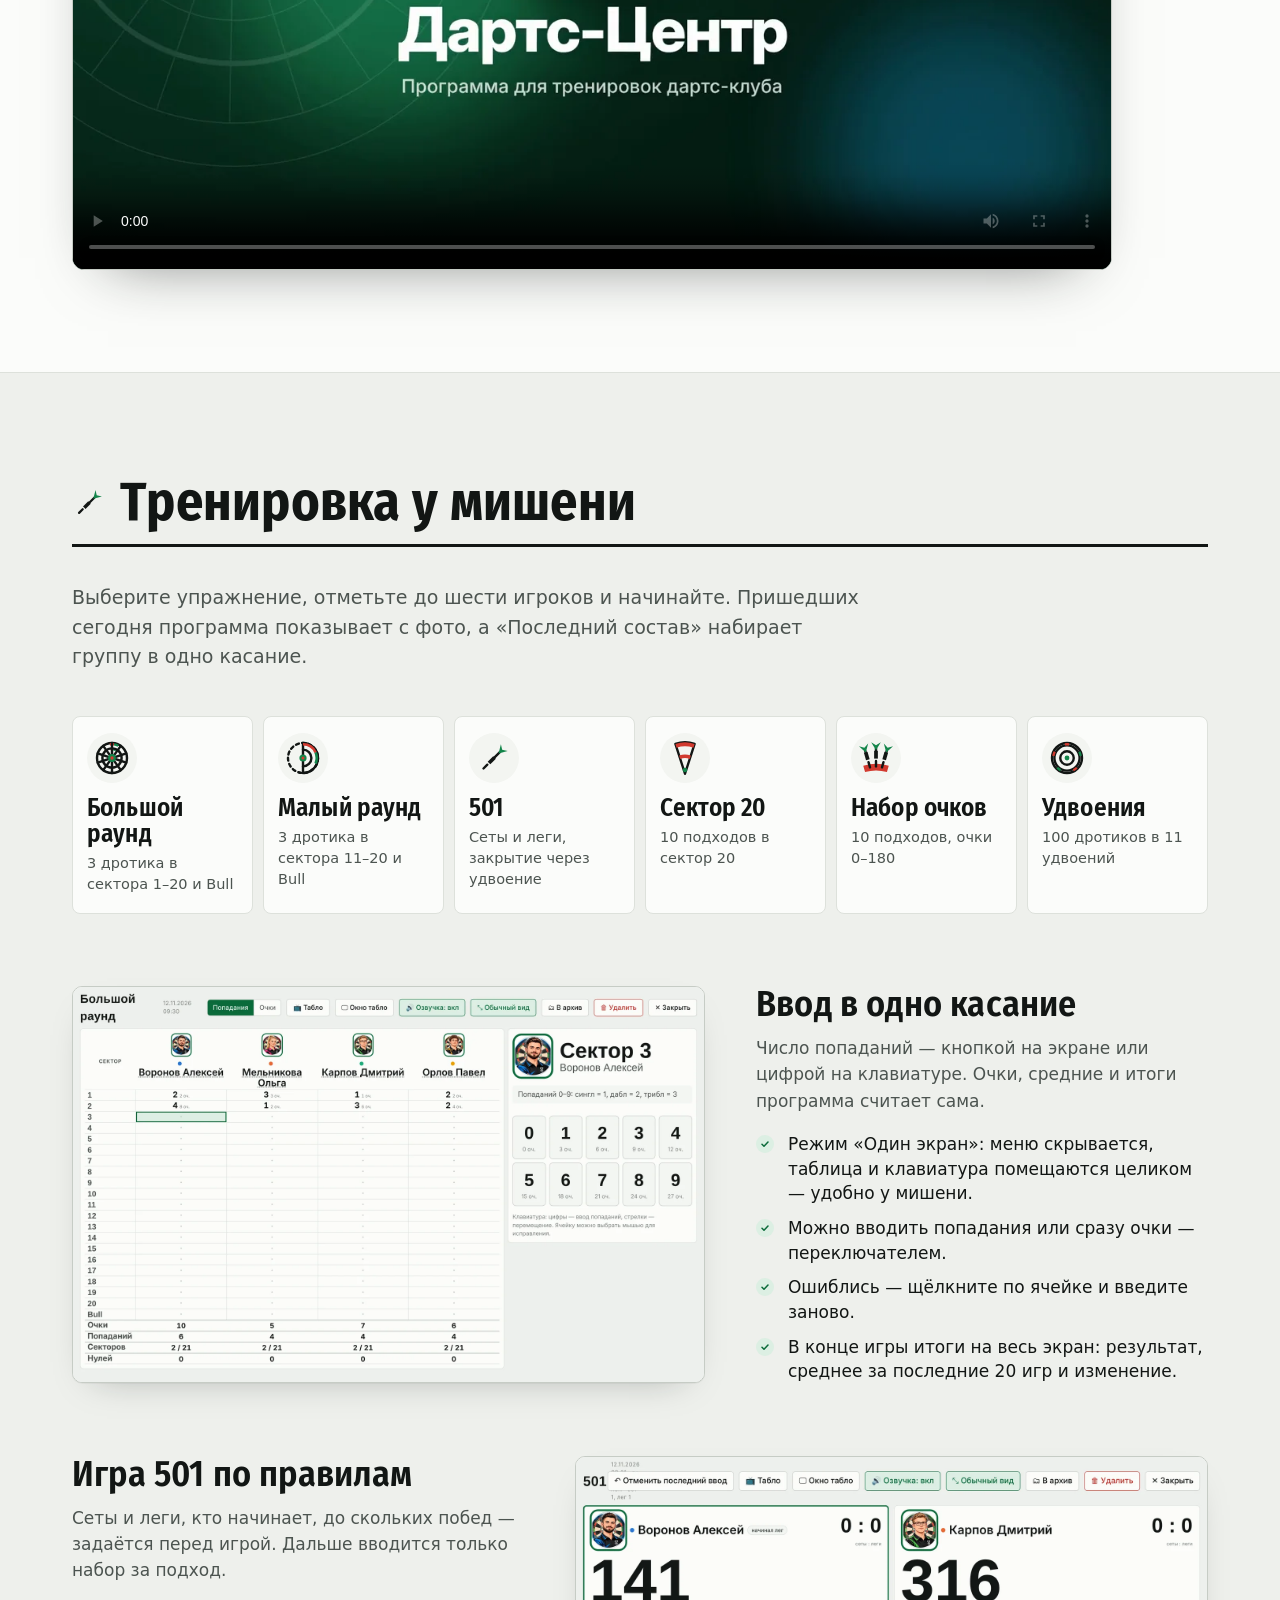
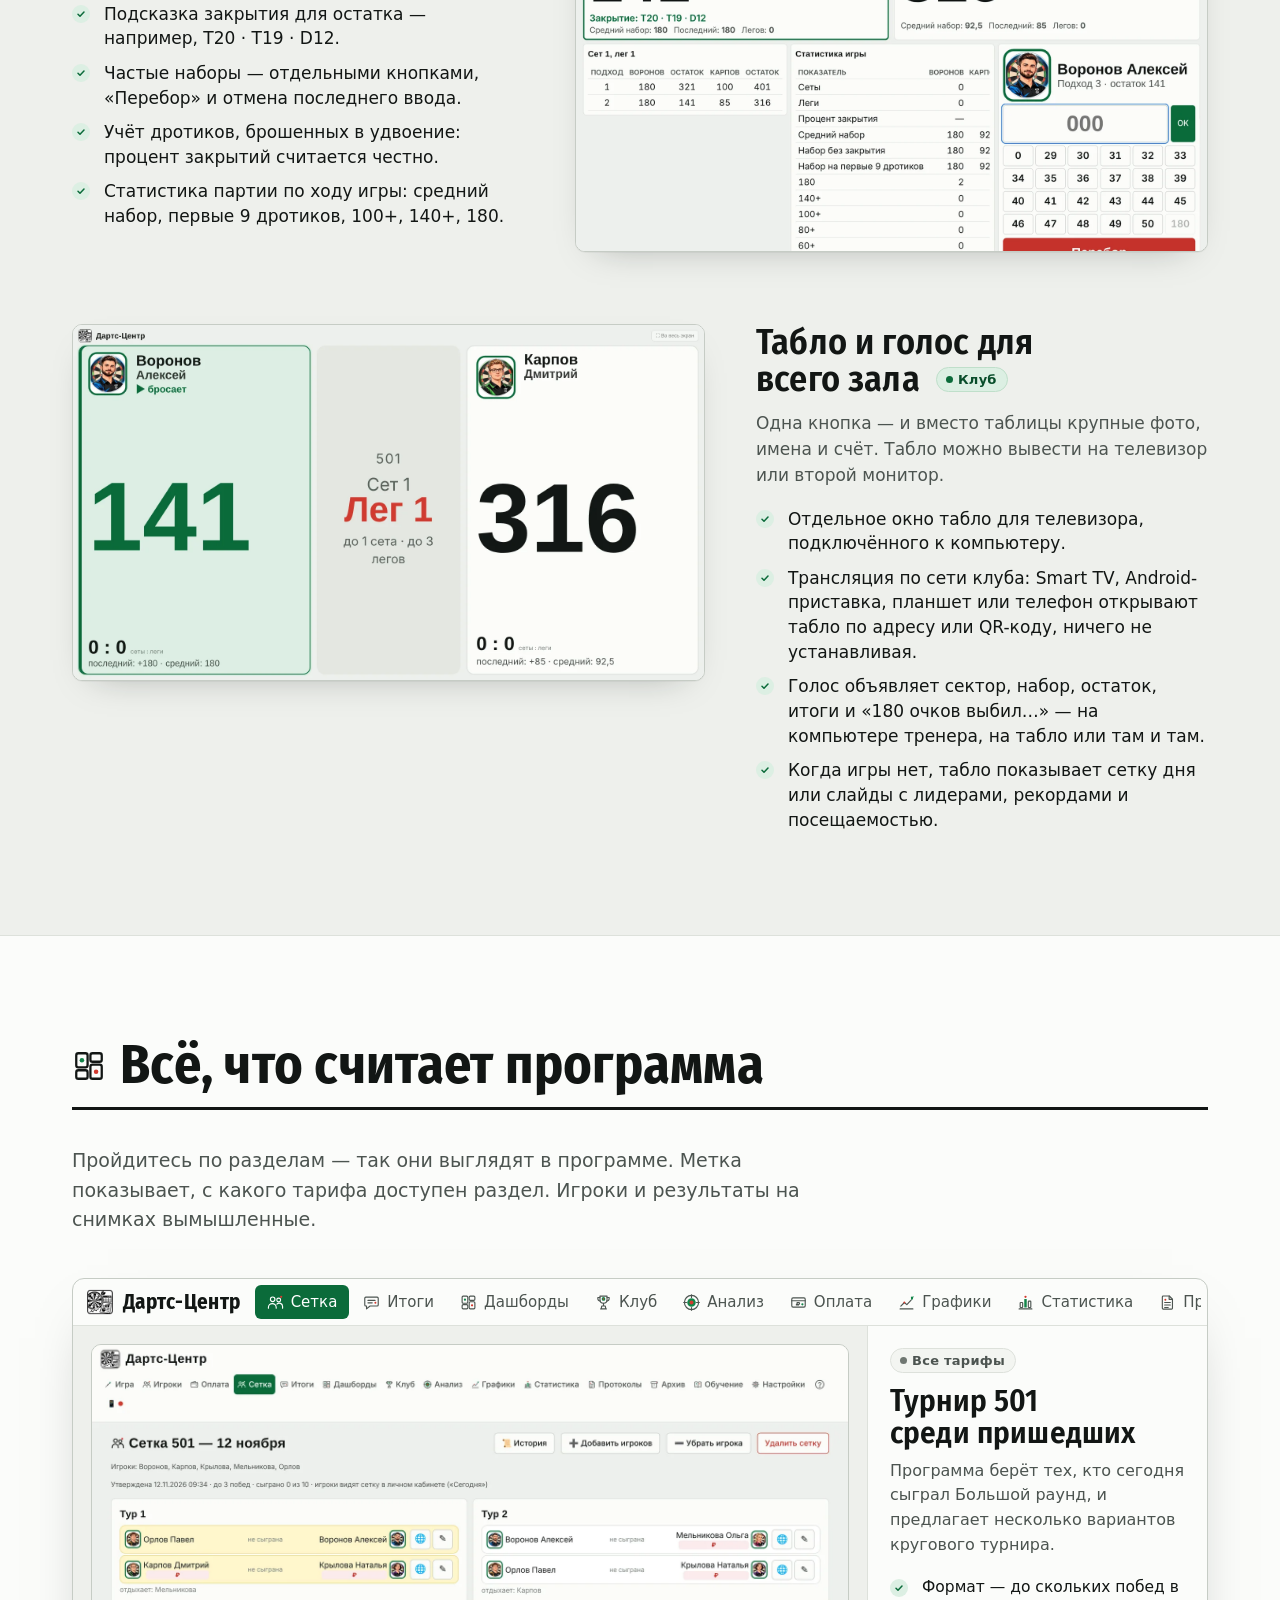
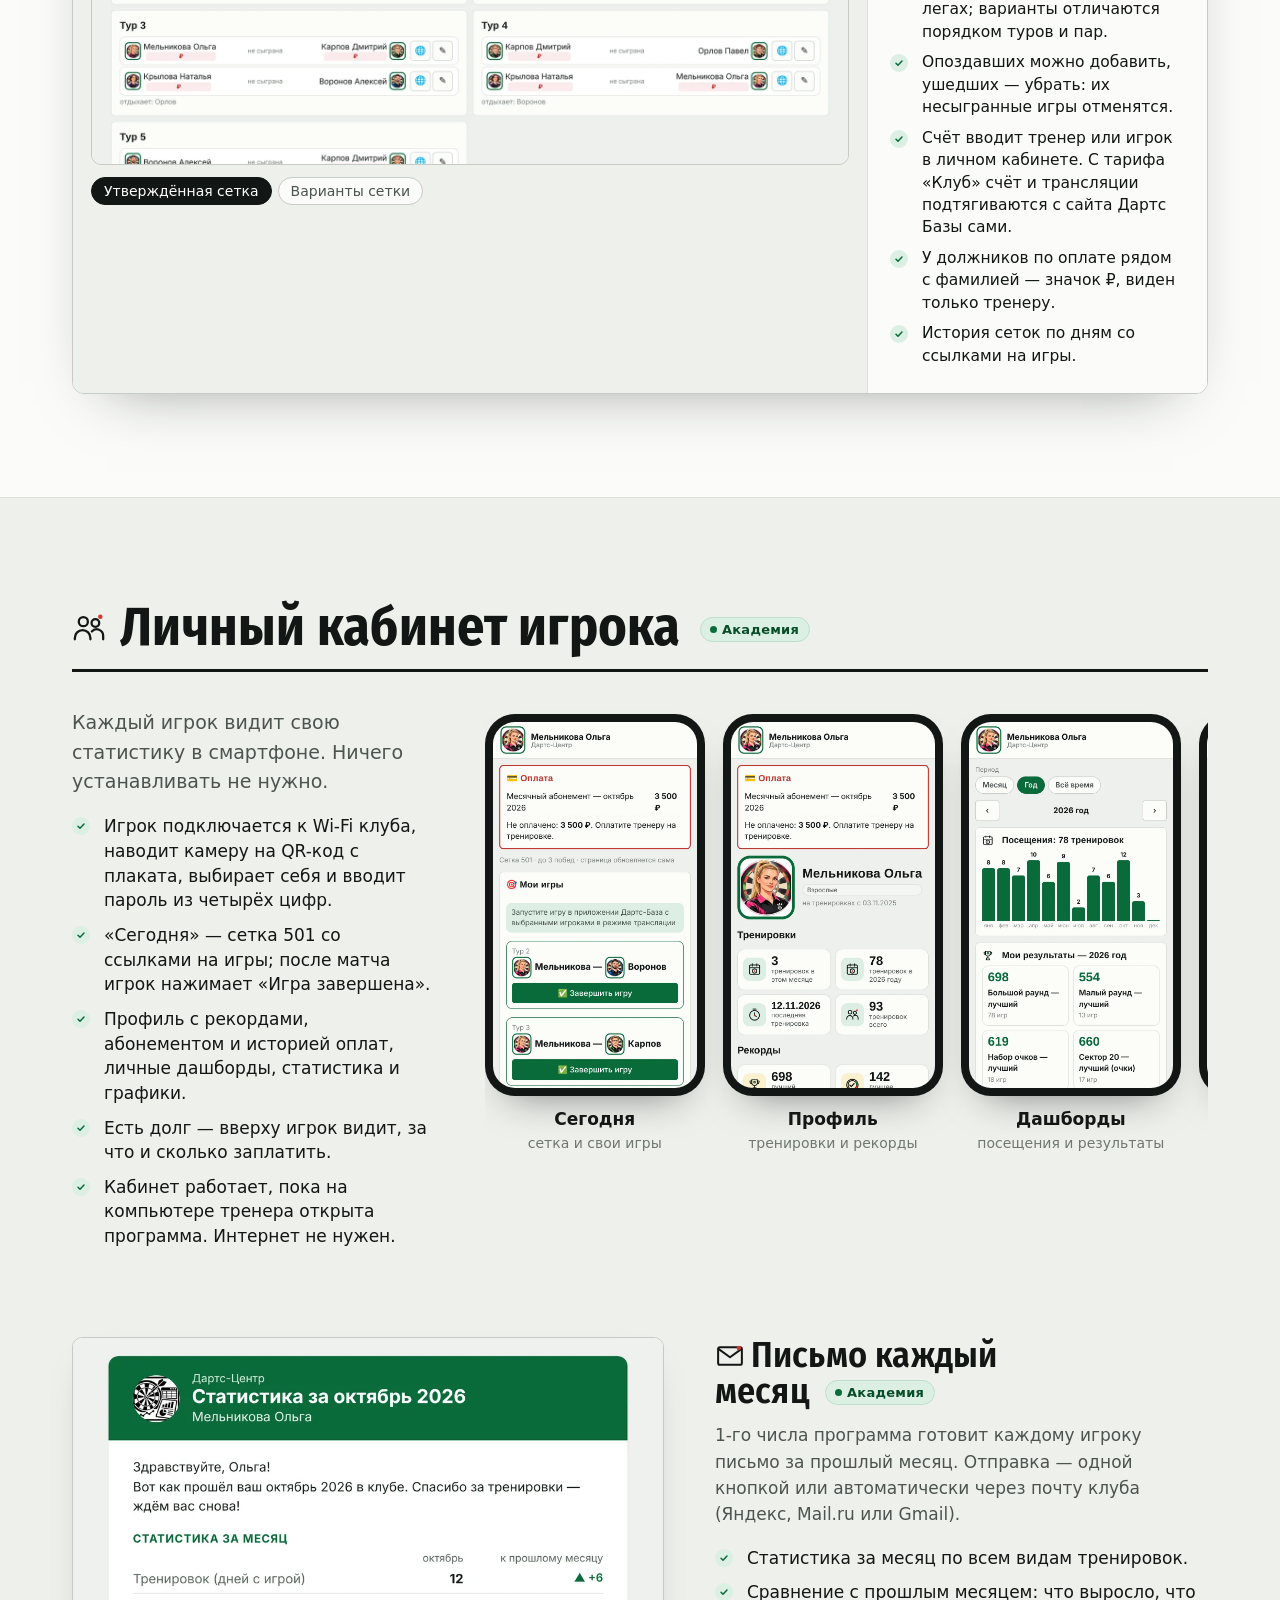
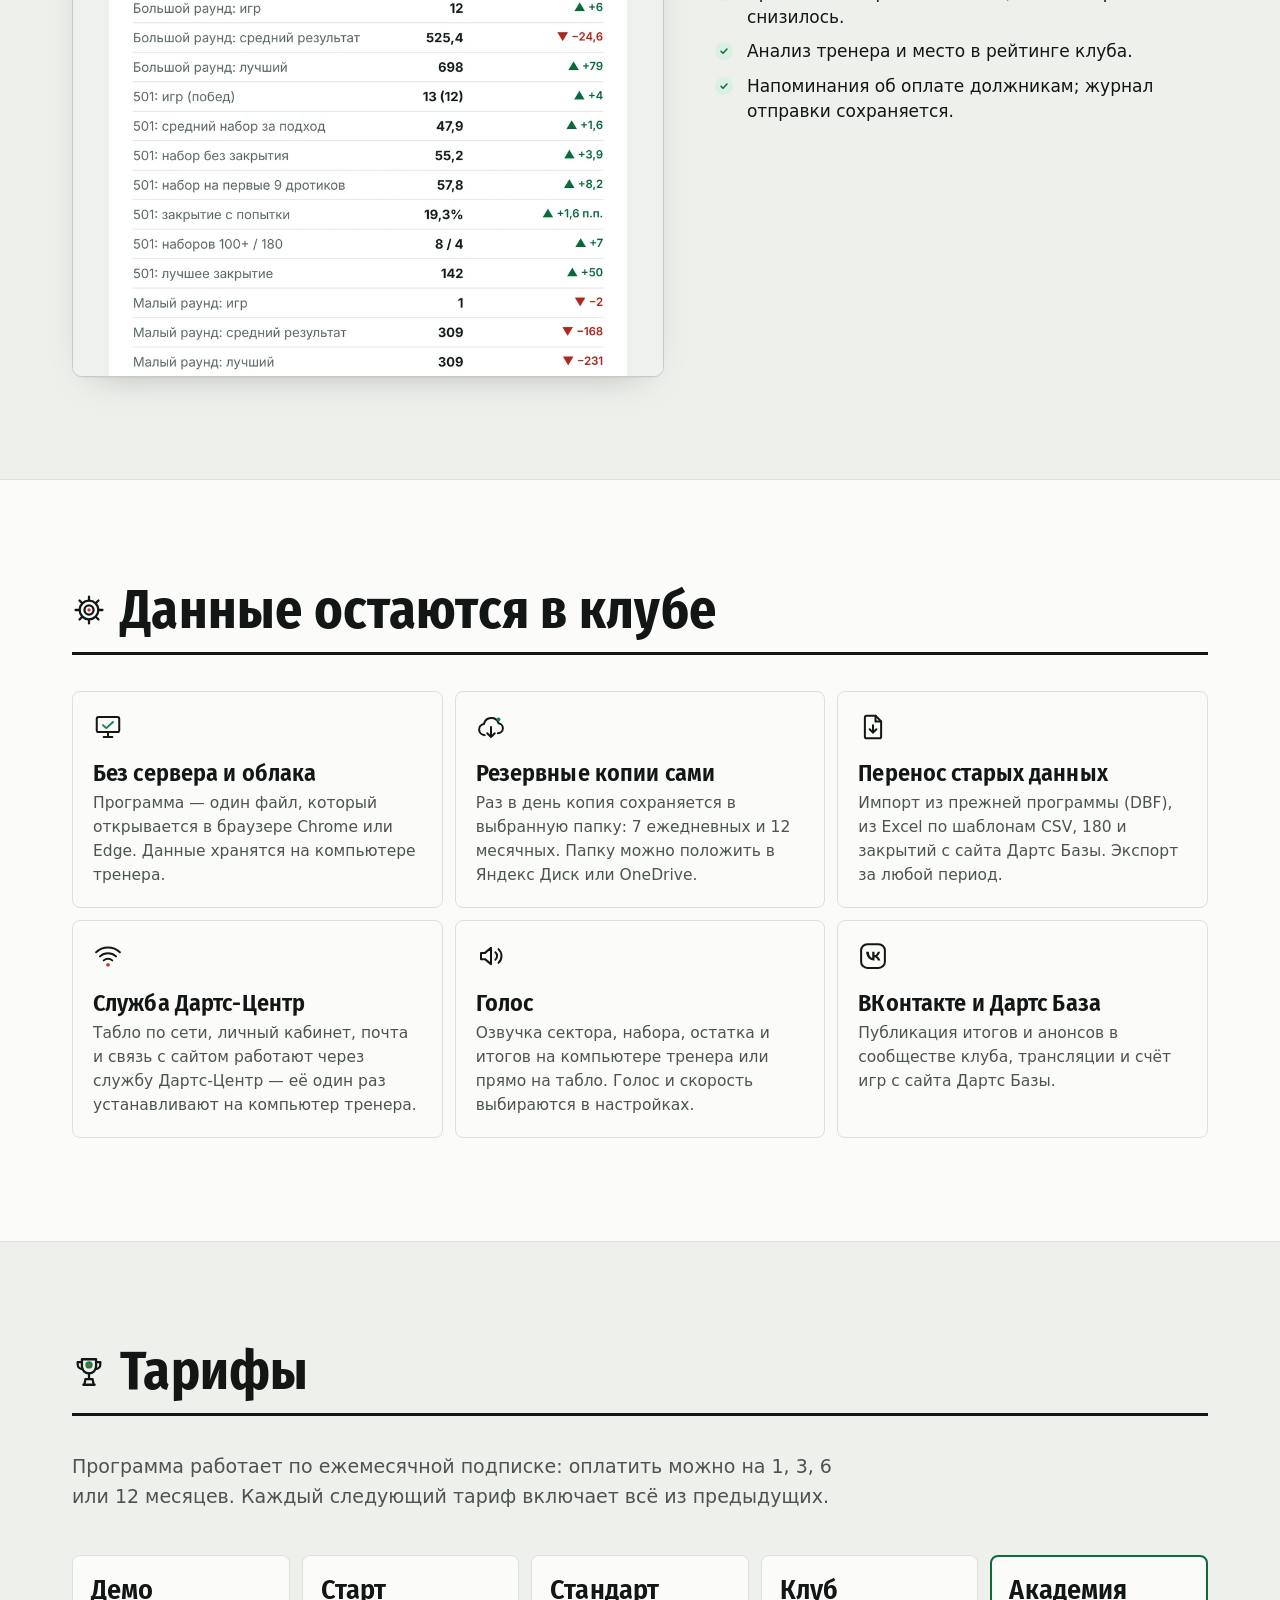
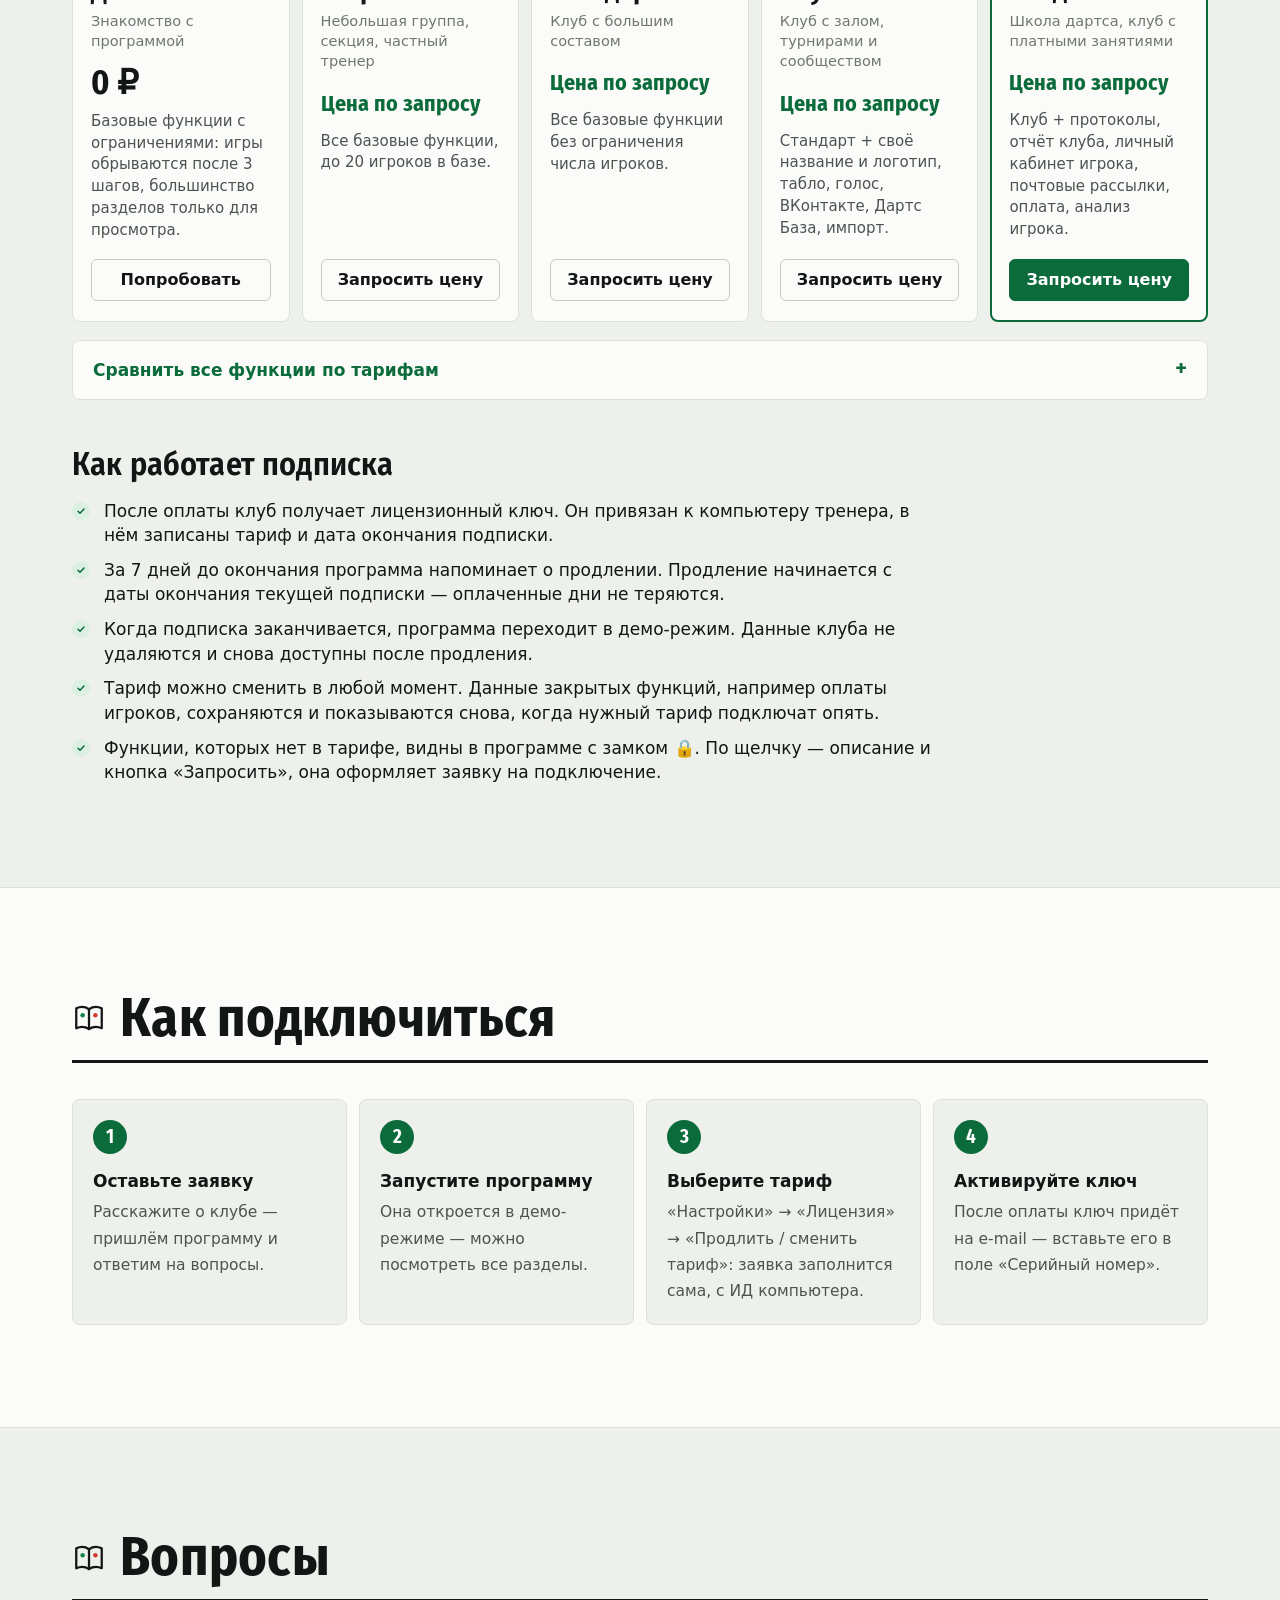
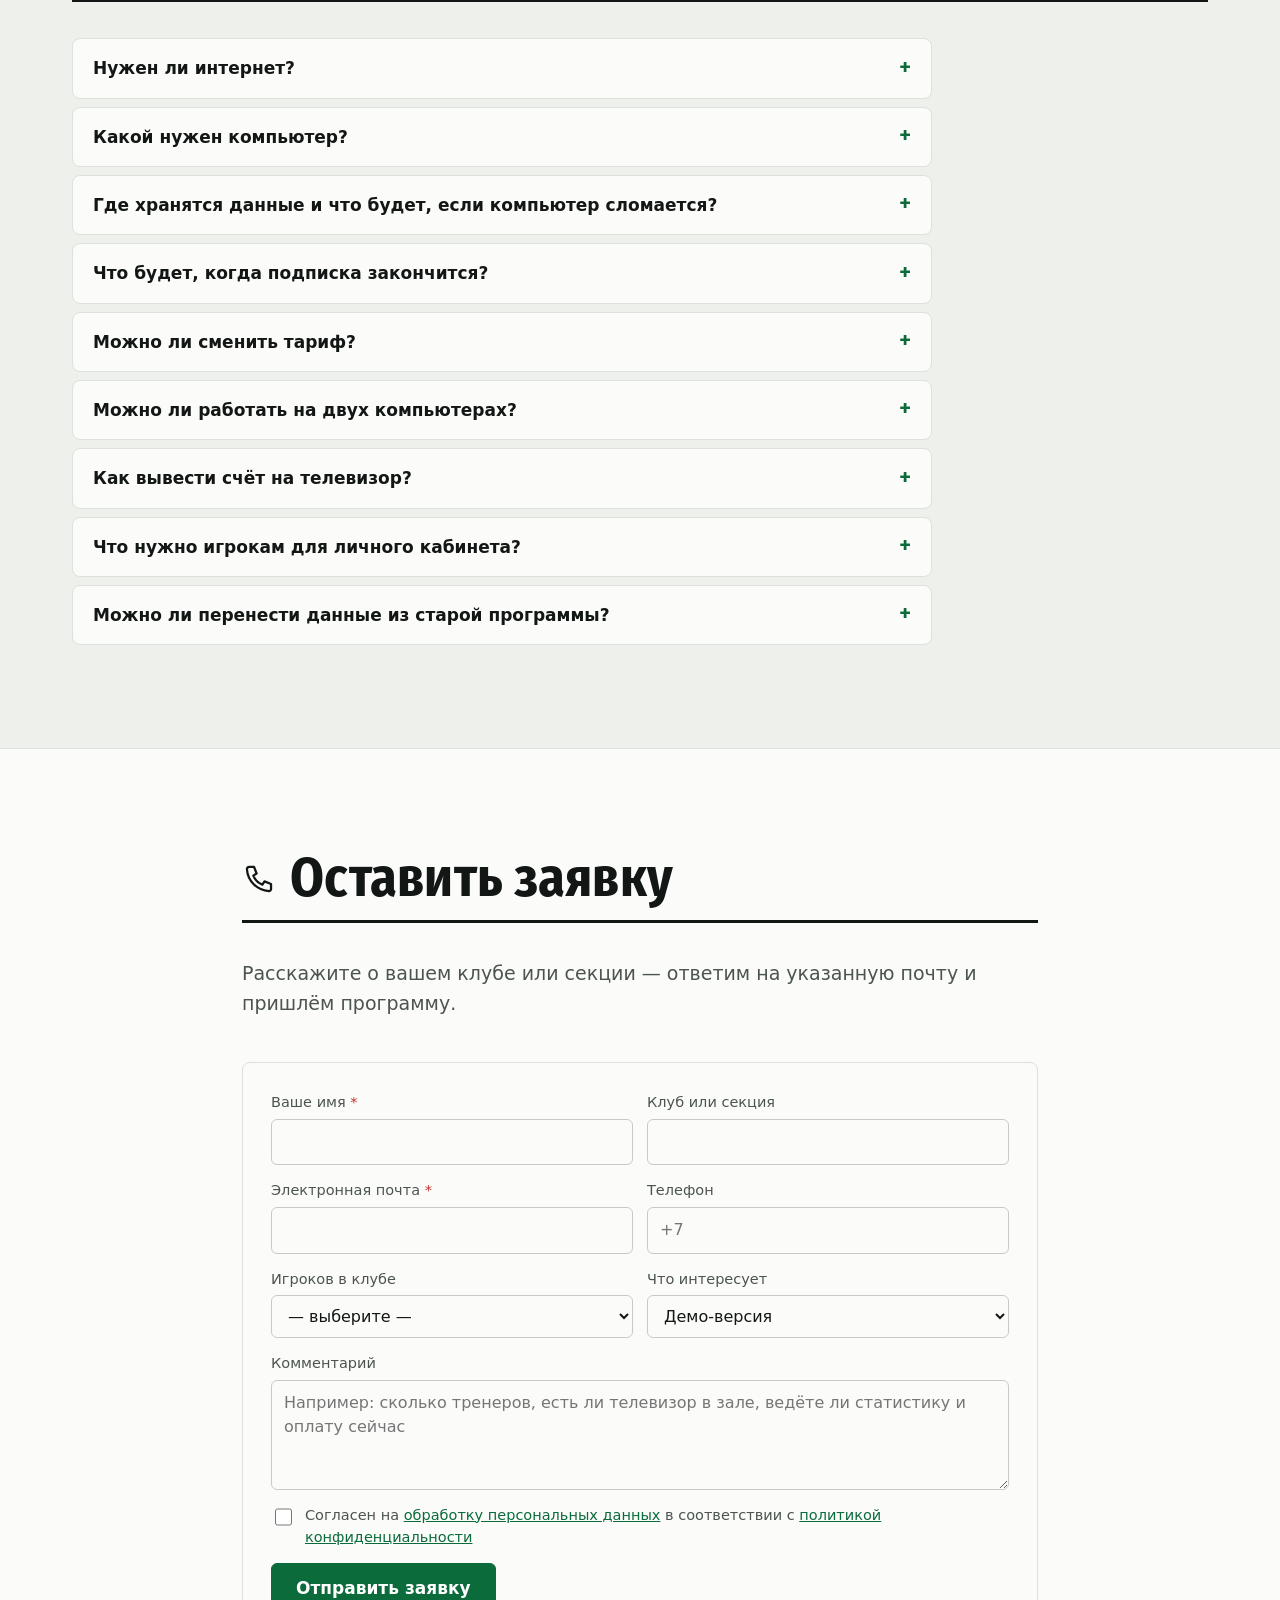
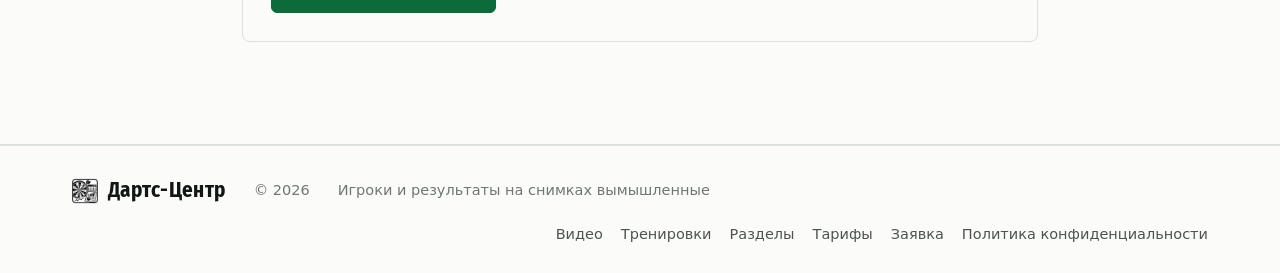
==== commit c89798e2: "Политика конфиденциальности, согласие на обработку данных, анонимный ролик - Страницы privacy.html и" ====
--- a/index.html
+++ b/index.html
@@ -12,7 +12,7 @@
 <meta property="og:image" content="img/shots/br-board.webp">
 <link rel="icon" href="img/favicon.png" type="image/png">
 <link rel="preload" href="fonts/fira-sans-condensed-cyrillic-700-normal.woff2" as="font" type="font/woff2" crossorigin>
-<link rel="stylesheet" href="css/style.css?v=7">
+<link rel="stylesheet" href="css/style.css?v=8">
 </head>
 <body>
 <svg xmlns="http://www.w3.org/2000/svg" style="display:none" aria-hidden="true"><symbol id="i-play" viewBox="0 0 24 24" fill="none" stroke="currentColor" stroke-width="1.6" stroke-linecap="round" stroke-linejoin="round"><g transform="translate(5 19) rotate(45)"><path d="M0 0L0 -3.6"></path><path fill="currentColor" stroke="none" d="M-1.25 -3.4h2.5v5.2h-2.5z" transform="translate(0 -7)"></path><path d="M0 -10.2V-15.4"></path><path fill="#13854a" stroke="none" d="M0 -14.2L-3.2 -19.6L0 -17.6L3.2 -19.6Z"></path></g></symbol><symbol id="i-players" viewBox="0 0 24 24" fill="none" stroke="currentColor" stroke-width="1.6" stroke-linecap="round" stroke-linejoin="round"><circle cx="8" cy="7.5" r="3.2"></circle><circle cx="16.5" cy="8.5" r="2.7"></circle><path d="M2 20v-1a5.5 5.5 0 0 1 11 0v1M14 14.4a4.6 4.6 0 0 1 8 3.1V20"></path><circle fill="#d23a2f" stroke="none" cx="20" cy="4" r="1.6"></circle></symbol><symbol id="i-grid" viewBox="0 0 24 24" fill="none" stroke="currentColor" stroke-width="1.6" stroke-linecap="round" stroke-linejoin="round"><circle cx="8" cy="7.5" r="3.2"></circle><circle cx="16.5" cy="8.5" r="2.7"></circle><path d="M2 20v-1a5.5 5.5 0 0 1 11 0v1M14 14.4a4.6 4.6 0 0 1 8 3.1V20"></path><circle fill="#d23a2f" stroke="none" cx="20" cy="4" r="1.6"></circle></symbol><symbol id="i-train" viewBox="0 0 24 24" fill="none" stroke="currentColor" stroke-width="1.6" stroke-linecap="round" stroke-linejoin="round"><path d="M4 4.5h16a1.5 1.5 0 0 1 1.5 1.5v9.5a1.5 1.5 0 0 1-1.5 1.5H10l-5 4v-4H4a1.5 1.5 0 0 1-1.5-1.5V6A1.5 1.5 0 0 1 4 4.5z"></path><path d="M7 9h10M7 12.5h6"></path><circle fill="#d23a2f" stroke="none" cx="17.5" cy="12.5" r="1.4"></circle></symbol><symbol id="i-dash" viewBox="0 0 24 24" fill="none" stroke="currentColor" stroke-width="1.6" stroke-linecap="round" stroke-linejoin="round"><rect x="3" y="3" width="8" height="10" rx="1.5"></rect><rect x="13" y="3" width="8" height="6" rx="1.5"></rect><rect x="3" y="15" width="8" height="6" rx="1.5"></rect><rect x="13" y="11" width="8" height="10" rx="1.5"></rect><circle fill="#d23a2f" stroke="none" cx="17" cy="16" r="1.6"></circle><circle fill="#13854a" stroke="none" cx="7" cy="8" r="1.6"></circle></symbol><symbol id="i-club" viewBox="0 0 24 24" fill="none" stroke="currentColor" stroke-width="1.6" stroke-linecap="round" stroke-linejoin="round"><path d="M7 3h10v5a5 5 0 0 1-10 0z"></path><path d="M7 5H4v1.5A3.5 3.5 0 0 0 7.5 10M17 5h3v1.5A3.5 3.5 0 0 1 16.5 10M12 13v4M8 21h8M9.5 17h5l.8 4H8.7z"></path><circle fill="#13854a" stroke="none" cx="12" cy="7" r="2.6"></circle><circle fill="#d23a2f" stroke="none" cx="12" cy="7" r="1"></circle></symbol><symbol id="i-analysis" viewBox="0 0 24 24" fill="none" stroke="currentColor" stroke-width="1.6" stroke-linecap="round" stroke-linejoin="round"><circle cx="12" cy="12" r="10"></circle><circle fill="#13854a" stroke="none" cx="12" cy="12" r="6"></circle><circle fill="#d23a2f" stroke="none" cx="12" cy="12" r="2.8"></circle><path d="M12 1v4M12 19v4M1 12h4M19 12h4"></path></symbol><symbol id="i-charts" viewBox="0 0 24 24" fill="none" stroke="currentColor" stroke-width="1.6" stroke-linecap="round" stroke-linejoin="round"><path d="M3 21h18"></path><path d="M4 17l5-5 3.5 3L18.5 8.5"></path><path fill="#13854a" stroke="none" d="M18.5 8.5l-.3-4.6 4.6-.3-1.4 1.4 0 0-.5 2.6-2.6.5z"></path><circle fill="#d23a2f" stroke="none" cx="9" cy="12" r="1.3"></circle></symbol><symbol id="i-stats" viewBox="0 0 24 24" fill="none" stroke="currentColor" stroke-width="1.6" stroke-linecap="round" stroke-linejoin="round"><path d="M3 21h18"></path><rect x="4.5" y="12" width="3.5" height="7" rx=".8"></rect><rect fill="#13854a" stroke="none" x="10.25" y="7" width="3.5" height="12" rx=".8"></rect><rect x="16" y="10" width="3.5" height="9" rx=".8"></rect><circle fill="#d23a2f" stroke="none" cx="12" cy="4" r="1.6"></circle></symbol><symbol id="i-proto" viewBox="0 0 24 24" fill="none" stroke="currentColor" stroke-width="1.6" stroke-linecap="round" stroke-linejoin="round"><path d="M6 2.8h8.5L19 7.3V20a1.3 1.3 0 0 1-1.3 1.3H6A1.3 1.3 0 0 1 4.7 20V4.1A1.3 1.3 0 0 1 6 2.8z"></path><path d="M14.3 2.8v4.7H19M8 12h8M8 15.5h8M8 19h5"></path><circle fill="#d23a2f" stroke="none" cx="9" cy="8" r="1.4"></circle></symbol><symbol id="i-archive" viewBox="0 0 24 24" fill="none" stroke="currentColor" stroke-width="1.6" stroke-linecap="round" stroke-linejoin="round"><rect x="3" y="4" width="18" height="5" rx="1.5"></rect><path d="M5 9v10a2 2 0 0 0 2 2h10a2 2 0 0 0 2-2V9"></path><path d="M10 13h4"></path><circle fill="#d23a2f" stroke="none" cx="18.5" cy="6.5" r="1.1"></circle></symbol><symbol id="i-learn" viewBox="0 0 24 24" fill="none" stroke="currentColor" stroke-width="1.6" stroke-linecap="round" stroke-linejoin="round"><path d="M3 5.2c3-1.4 6-1.4 9 .6 3-2 6-2 9-.6v14c-3-1.4-6-1.4-9 .6-3-2-6-2-9-.6z"></path><path d="M12 5.8v14"></path><circle fill="#13854a" stroke="none" cx="7.5" cy="10" r="1.6"></circle><circle fill="#d23a2f" stroke="none" cx="16.5" cy="10" r="1.6"></circle></symbol><symbol id="i-settings" viewBox="0 0 24 24" fill="none" stroke="currentColor" stroke-width="1.6" stroke-linecap="round" stroke-linejoin="round"><circle cx="12" cy="12" r="3.2"></circle><path d="M12 2.5v2.6M12 18.9v2.6M21.5 12h-2.6M5.1 12H2.5M18.7 5.3l-1.8 1.8M7.1 16.9l-1.8 1.8M18.7 18.7l-1.8-1.8M7.1 7.1L5.3 5.3"></path><circle cx="12" cy="12" r="6.6"></circle><circle fill="#d23a2f" stroke="none" cx="12" cy="12" r="1.2"></circle></symbol><symbol id="i-g-501" viewBox="0 0 24 24" fill="none" stroke="currentColor" stroke-width="1.6" stroke-linecap="round" stroke-linejoin="round"><g transform="translate(5 19) rotate(45)"><path d="M0 0L0 -3.6"></path><path fill="currentColor" stroke="none" d="M-1.25 -3.4h2.5v5.2h-2.5z" transform="translate(0 -7)"></path><path d="M0 -10.2V-15.4"></path><path fill="#13854a" stroke="none" d="M0 -14.2L-3.2 -19.6L0 -17.6L3.2 -19.6Z"></path></g></symbol><symbol id="i-g-br" viewBox="0 0 24 24" fill="none" stroke="currentColor" stroke-width="1.6" stroke-linecap="round" stroke-linejoin="round"><circle cx="12" cy="12" r="10"></circle><path fill="#d23a2f" stroke="none" d="M10.44 2.12 A10 10 0 0 1 13.56 2.12 L13.31 3.70 A8.4 8.4 0 0 0 10.69 3.70Z"></path><path fill="#13854a" stroke="none" d="M13.56 2.12 A10 10 0 0 1 16.54 3.09 L15.81 4.52 A8.4 8.4 0 0 0 13.31 3.70Z"></path><path fill="#d23a2f" stroke="none" d="M11.00 5.68 A6.4 6.4 0 0 1 13.00 5.68 L12.78 7.06 A5 5 0 0 0 11.22 7.06Z"></path><path fill="#13854a" stroke="none" d="M13.00 5.68 A6.4 6.4 0 0 1 14.91 6.30 L14.27 7.54 A5 5 0 0 0 12.78 7.06Z"></path><circle cx="12" cy="12" r="6.4"></circle><path d="M12.00 22.00L12.00 14.60M12.00 9.40L12.00 2.00"></path><path d="M6.12 20.09L10.47 14.10M13.53 9.90L17.88 3.91"></path><path d="M2.49 15.09L9.53 12.80M14.47 11.20L21.51 8.91"></path><path d="M2.49 8.91L9.53 11.20M14.47 12.80L21.51 15.09"></path><path d="M6.12 3.91L10.47 9.90M13.53 14.10L17.88 20.09"></path><circle fill="#13854a" stroke="none" cx="12" cy="12" r="2.6"></circle><circle fill="#d23a2f" stroke="none" cx="12" cy="12" r="1.1"></circle></symbol><symbol id="i-g-sr" viewBox="0 0 24 24" fill="none" stroke="currentColor" stroke-width="1.6" stroke-linecap="round" stroke-linejoin="round"><circle cx="12" cy="12" r="10" stroke-dasharray="2 2.2"></circle><path d="M12 2a10 10 0 0 1 0 20z" fill="none"></path><path fill="#d23a2f" stroke="none" d="M12 2a10 10 0 0 1 9.2 6L19.6 8.7A8.3 8.3 0 0 0 12 3.7z"></path><path fill="#13854a" stroke="none" d="M21.2 8a10 10 0 0 1 0 8l-1.6-.7a8.3 8.3 0 0 0 0-6.6z"></path><path d="M12 6.4a5.6 5.6 0 0 1 0 11.2"></path><circle fill="#13854a" stroke="none" cx="12" cy="12" r="2.4"></circle><circle fill="#d23a2f" stroke="none" cx="12" cy="12" r="1"></circle></symbol><symbol id="i-g-s20" viewBox="0 0 24 24" fill="none" stroke="currentColor" stroke-width="1.6" stroke-linecap="round" stroke-linejoin="round"><path d="M12 22.5L5.6 2.6A20 20 0 0 1 18.4 2.6Z"></path><path fill="#d23a2f" stroke="none" d="M5.6 2.6A20 20 0 0 1 18.4 2.6L17.6 5.1A17.4 17.4 0 0 0 6.4 5.1Z"></path><path fill="#d23a2f" stroke="none" d="M8.1 10.4A12.2 12.2 0 0 1 15.9 10.4L15.2 12.6A10 10 0 0 0 8.8 12.6Z"></path><circle fill="#13854a" stroke="none" cx="12" cy="20" r="1.5"></circle></symbol><symbol id="i-g-sc" viewBox="0 0 24 24" fill="none" stroke="currentColor" stroke-width="1.6" stroke-linecap="round" stroke-linejoin="round"><path fill="#d23a2f" stroke="none" d="M3.5 17.2Q12 14.6 20.5 17.2L19.3 21.4Q12 19.4 4.7 21.4Z"></path><g transform="translate(8 18.2) rotate(-16)"><path d="M0 0L0 -3.6"></path><path fill="currentColor" stroke="none" d="M-1.25 -3.4h2.5v5.2h-2.5z" transform="translate(0 -7)"></path><path d="M0 -10.2V-11.4"></path><path fill="#13854a" stroke="none" d="M0 -10.2L-3.2 -15.6L0 -13.6L3.2 -15.6Z"></path></g><g transform="translate(12 17.6) rotate(0)"><path d="M0 0L0 -3.6"></path><path fill="currentColor" stroke="none" d="M-1.25 -3.4h2.5v5.2h-2.5z" transform="translate(0 -7)"></path><path d="M0 -10.2V-11.9"></path><path fill="#13854a" stroke="none" d="M0 -10.7L-3.2 -16.1L0 -14.1L3.2 -16.1Z"></path></g><g transform="translate(16 18.2) rotate(16)"><path d="M0 0L0 -3.6"></path><path fill="currentColor" stroke="none" d="M-1.25 -3.4h2.5v5.2h-2.5z" transform="translate(0 -7)"></path><path d="M0 -10.2V-11.4"></path><path fill="#13854a" stroke="none" d="M0 -10.2L-3.2 -15.6L0 -13.6L3.2 -15.6Z"></path></g></symbol><symbol id="i-g-dbl" viewBox="0 0 24 24" fill="none" stroke="currentColor" stroke-width="1.6" stroke-linecap="round" stroke-linejoin="round"><circle cx="12" cy="12" r="10"></circle><circle cx="12" cy="12" r="8.4"></circle><path fill="#d23a2f" stroke="none" d="M10.44 2.12 A10 10 0 0 1 13.56 2.12 L13.31 3.70 A8.4 8.4 0 0 0 10.69 3.70Z"></path><path fill="#13854a" stroke="none" d="M20.91 7.46 A10 10 0 0 1 21.88 10.44 L20.30 10.69 A8.4 8.4 0 0 0 19.48 8.19Z"></path><path fill="#d23a2f" stroke="none" d="M19.07 19.07 A10 10 0 0 1 16.54 20.91 L15.81 19.48 A8.4 8.4 0 0 0 17.94 17.94Z"></path><path fill="#13854a" stroke="none" d="M7.46 20.91 A10 10 0 0 1 4.93 19.07 L6.06 17.94 A8.4 8.4 0 0 0 8.19 19.48Z"></path><path fill="#d23a2f" stroke="none" d="M2.12 10.44 A10 10 0 0 1 3.09 7.46 L4.52 8.19 A8.4 8.4 0 0 0 3.70 10.69Z"></path><circle cx="12" cy="12" r="4.5"></circle><circle fill="#13854a" stroke="none" cx="12" cy="12" r="1.6"></circle></symbol><symbol id="i-tv" viewBox="0 0 24 24" fill="none" stroke="currentColor" stroke-width="1.6" stroke-linecap="round" stroke-linejoin="round"><rect x="2.5" y="4" width="19" height="12.5" rx="1.5"/><path d="M8 20.5h8M12 16.5v4"/><circle cx="12" cy="10.2" r="2.2" fill="#d23a2f" stroke="none"/></symbol><symbol id="i-phone" viewBox="0 0 24 24" fill="none" stroke="currentColor" stroke-width="1.6" stroke-linecap="round" stroke-linejoin="round"><rect x="6.5" y="2.5" width="11" height="19" rx="2.2"/><path d="M10.5 18.5h3"/><circle cx="12" cy="9" r="2" fill="#13854a" stroke="none"/></symbol><symbol id="i-mail" viewBox="0 0 24 24" fill="none" stroke="currentColor" stroke-width="1.6" stroke-linecap="round" stroke-linejoin="round"><rect x="2.5" y="5" width="19" height="14" rx="1.5"/><path d="M3 6.5l9 6.5 9-6.5"/><circle cx="19" cy="5.5" r="1.8" fill="#d23a2f" stroke="none"/></symbol><symbol id="i-voice" viewBox="0 0 24 24" fill="none" stroke="currentColor" stroke-width="1.6" stroke-linecap="round" stroke-linejoin="round"><path d="M4 9.5h3.2L12 5.5v13l-4.8-4H4z"/><path d="M15.5 9a4 4 0 0 1 0 6M18 6.5a7.5 7.5 0 0 1 0 11"/></symbol><symbol id="i-offline" viewBox="0 0 24 24" fill="none" stroke="currentColor" stroke-width="1.6" stroke-linecap="round" stroke-linejoin="round"><rect x="3" y="4" width="18" height="12" rx="1.5"/><path d="M8.5 20h7M12 16v4"/><path d="M8 10.5l2.6 2.4L16 8" stroke="#13854a"/></symbol><symbol id="i-backup" viewBox="0 0 24 24" fill="none" stroke="currentColor" stroke-width="1.6" stroke-linecap="round" stroke-linejoin="round"><path d="M7 18.5a4.5 4.5 0 0 1-.6-8.96A6 6 0 0 1 18 9a4 4 0 0 1-.5 7.97"/><path d="M12 12v8M9 17l3 3 3-3"/><circle cx="18" cy="6" r="1.6" fill="#13854a" stroke="none"/></symbol><symbol id="i-import" viewBox="0 0 24 24" fill="none" stroke="currentColor" stroke-width="1.6" stroke-linecap="round" stroke-linejoin="round"><path d="M14 3H7a1.5 1.5 0 0 0-1.5 1.5v15A1.5 1.5 0 0 0 7 21h10a1.5 1.5 0 0 0 1.5-1.5V7.5z"/><path d="M14 3v4.5h4.5M12 10.5v6M9.3 13.8L12 16.5l2.7-2.7"/></symbol><symbol id="i-wifi" viewBox="0 0 24 24" fill="none" stroke="currentColor" stroke-width="1.6" stroke-linecap="round" stroke-linejoin="round"><path d="M2.5 9a14 14 0 0 1 19 0M5.5 12.3a9.5 9.5 0 0 1 13 0M8.6 15.5a5 5 0 0 1 6.8 0"/><circle cx="12" cy="19" r="1.5" fill="#d23a2f" stroke="none"/></symbol><symbol id="i-key" viewBox="0 0 24 24" fill="none" stroke="currentColor" stroke-width="1.6" stroke-linecap="round" stroke-linejoin="round"><circle cx="8" cy="15" r="4.5"/><path d="M11.3 11.7L20 3M16.5 6.5l2.5 2.5M14.5 8.5l2 2"/><circle cx="8" cy="15" r="1.4" fill="#13854a" stroke="none"/></symbol><symbol id="i-vk" viewBox="0 0 24 24" fill="none" stroke="currentColor" stroke-width="1.6" stroke-linecap="round" stroke-linejoin="round"><rect x="2.5" y="2.5" width="19" height="19" rx="5"/><path d="M6.5 8.5c.3 4.2 2.6 7 6.3 7h.4v-2.6c1.3.1 2.3 1.1 2.7 2.6h2c-.5-1.9-1.8-3-2.6-3.4.8-.5 2-1.7 2.3-3.6h-1.8c-.4 1.5-1.5 2.7-2.6 2.8V8.5h-1.8v5c-1.1-.3-2.6-1.7-2.7-5z" fill="currentColor" stroke="none"/></symbol><symbol id="i-tg" viewBox="0 0 24 24" fill="none" stroke="currentColor" stroke-width="1.6" stroke-linecap="round" stroke-linejoin="round"><path d="M21 4.5L3 11.4l5.6 2 2 6.1 3.1-3.6 4.6 3.6z"/><path d="M8.6 13.4l9-6.3-6.9 7.9"/></symbol><symbol id="i-call" viewBox="0 0 24 24" fill="none" stroke="currentColor" stroke-width="1.6" stroke-linecap="round" stroke-linejoin="round"><path d="M5 3.5h3.5l1.8 4.6-2.3 1.5a11 11 0 0 0 6.4 6.4l1.5-2.3 4.6 1.8V19a1.5 1.5 0 0 1-1.6 1.5C10.6 20 4 13.4 3.5 5.1A1.5 1.5 0 0 1 5 3.5z"/></symbol><symbol id="i-check" viewBox="0 0 24 24" fill="none" stroke="currentColor" stroke-width="1.6" stroke-linecap="round" stroke-linejoin="round"><path d="M5 12.5l4.5 4.5L19 7.5"/></symbol><symbol id="i-cross" viewBox="0 0 24 24" fill="none" stroke="currentColor" stroke-width="1.6" stroke-linecap="round" stroke-linejoin="round"><path d="M6 6l12 12M18 6L6 18"/></symbol><symbol id="i-qr" viewBox="0 0 24 24" fill="none" stroke="currentColor" stroke-width="1.6" stroke-linecap="round" stroke-linejoin="round"><rect x="3" y="3" width="7" height="7" rx="1"/><rect x="14" y="3" width="7" height="7" rx="1"/><rect x="3" y="14" width="7" height="7" rx="1"/><path d="M14 14h3v3M21 14v1M14 20h1M17.5 20.5H21v-3"/><rect x="5.5" y="5.5" width="2" height="2" fill="currentColor" stroke="none"/><rect x="16.5" y="5.5" width="2" height="2" fill="currentColor" stroke="none"/><rect x="5.5" y="16.5" width="2" height="2" fill="#13854a" stroke="none"/></symbol><symbol id="i-print" viewBox="0 0 24 24" fill="none" stroke="currentColor" stroke-width="1.6" stroke-linecap="round" stroke-linejoin="round"><path d="M7 8V3.5h10V8"/><rect x="3" y="8" width="18" height="8.5" rx="1.5"/><path d="M7 14h10v6.5H7z"/><circle cx="17.5" cy="11" r="1" fill="#d23a2f" stroke="none"/></symbol><symbol id="i-zoom" viewBox="0 0 24 24" fill="none" stroke="currentColor" stroke-width="1.6" stroke-linecap="round" stroke-linejoin="round"><circle cx="10.5" cy="10.5" r="6.5"/><path d="M15.5 15.5L21 21M10.5 7.5v6M7.5 10.5h6"/></symbol><symbol id="i-pay" viewBox="0 0 24 24" fill="none" stroke="currentColor" stroke-width="1.6" stroke-linecap="round" stroke-linejoin="round"><rect x="2.5" y="5.5" width="19" height="13" rx="1.8"/><path d="M2.5 9.5h19"/><path d="M10 15.5V12h2.2a1.3 1.3 0 0 1 0 2.6H9M9 15.5h3"/><circle cx="17.5" cy="14.5" r="1.6" fill="#13854a" stroke="none"/></symbol></svg>
@@ -73,7 +73,7 @@
     <div class="sec-h"><svg class="ic"><use href="#i-tv"/></svg><h2 id="h-video">Программа за пару минут</h2></div>
     <p class="sec-intro">Короткий ролик: тренировка у мишени, табло, итоги, аналитика и личный кабинет игрока.</p>
     <div class="video">
-      <video controls preload="metadata" playsinline poster="video/poster.webp?v=7" width="1920" height="1080"><source src="video/promo.mp4?v=7" type="video/mp4">Ваш браузер не показывает видео. <a href="video/promo.mp4">Скачать ролик</a>.</video>
+      <video controls preload="metadata" playsinline poster="video/poster.webp?v=8" width="1920" height="1080"><source src="video/promo.mp4?v=8" type="video/mp4">Ваш браузер не показывает видео. <a href="video/promo.mp4">Скачать ролик</a>.</video>
     </div>
   </div>
 </section>
@@ -598,7 +598,7 @@
       </label>
       <label class="full">Комментарий<textarea name="message" maxlength="4000" placeholder="Например: сколько тренеров, есть ли телевизор в зале, ведёте ли статистику и оплату сейчас"></textarea></label>
       <input type="text" name="website" class="hp" tabindex="-1" autocomplete="off" aria-hidden="true">
-      <label class="full agree"><input type="checkbox" name="agree" required>Согласен на обработку персональных данных для ответа на заявку</label>
+      <label class="full agree"><input type="checkbox" name="agree" required><span>Согласен на <a href="consent.html" target="_blank">обработку персональных данных</a> в соответствии с <a href="privacy.html" target="_blank">политикой конфиденциальности</a></span></label>
       <div class="full"><button class="btn primary lg" type="submit">Отправить заявку</button></div>
       <div class="form-msg" id="lead-msg" role="status" aria-live="polite"></div>
     </form>
@@ -611,7 +611,7 @@
   <div class="wrap foot">
     <span class="brand"><img src="img/logo.png" alt="" width="26" height="26">Дартс-Центр</span>
     <span>© 2026</span><span>Игроки и результаты на снимках вымышленные</span>
-    <nav aria-label="Нижнее меню"><a href="#video">Видео</a><a href="#modes">Тренировки</a><a href="#tour">Разделы</a><a href="#prices">Тарифы</a><a href="#contact">Заявка</a></nav>
+    <nav aria-label="Нижнее меню"><a href="#video">Видео</a><a href="#modes">Тренировки</a><a href="#tour">Разделы</a><a href="#prices">Тарифы</a><a href="#contact">Заявка</a><a href="privacy.html">Политика конфиденциальности</a></nav>
   </div>
 </footer>
 
@@ -620,6 +620,6 @@
   <div class="lb-in"><img id="lb-img" alt=""><div class="lb-cap" id="lb-cap"></div></div>
 </dialog>
 
-<script src="js/site.js?v=7"></script>
+<script src="js/site.js?v=8"></script>
 </body>
 </html>
--- a/css/style.css
+++ b/css/style.css
@@ -227,6 +227,17 @@
 /* ---------- contact (только форма) ---------- */
 .wrap.narrow{max-width:860px}
 
+/* ---------- legal pages ---------- */
+.legal h1{font-size:clamp(34px,4.6vw,50px);font-weight:700;margin-bottom:8px}
+.legal .legal-date{color:var(--muted);font-size:15px;margin-bottom:28px}
+.legal h2{font-size:26px;margin:30px 0 10px}
+.legal p,.legal li{color:var(--ink2);line-height:1.6}
+.legal p+p,.legal ul+p{margin-top:10px}
+.legal ul{margin:8px 0 0;padding-left:22px;display:grid;gap:6px}
+.legal .legal-back{margin-top:36px}
+mark.todo{background:#fff3c4;color:#6b4e00;padding:0 4px;border-radius:3px}
+.form .agree a{color:var(--accent)}
+
 /* ---------- faq ---------- */
 .faq{display:grid;gap:8px;max-width:860px}
 .faq details{background:var(--surface);border:1px solid var(--line);border-radius:var(--r)}
